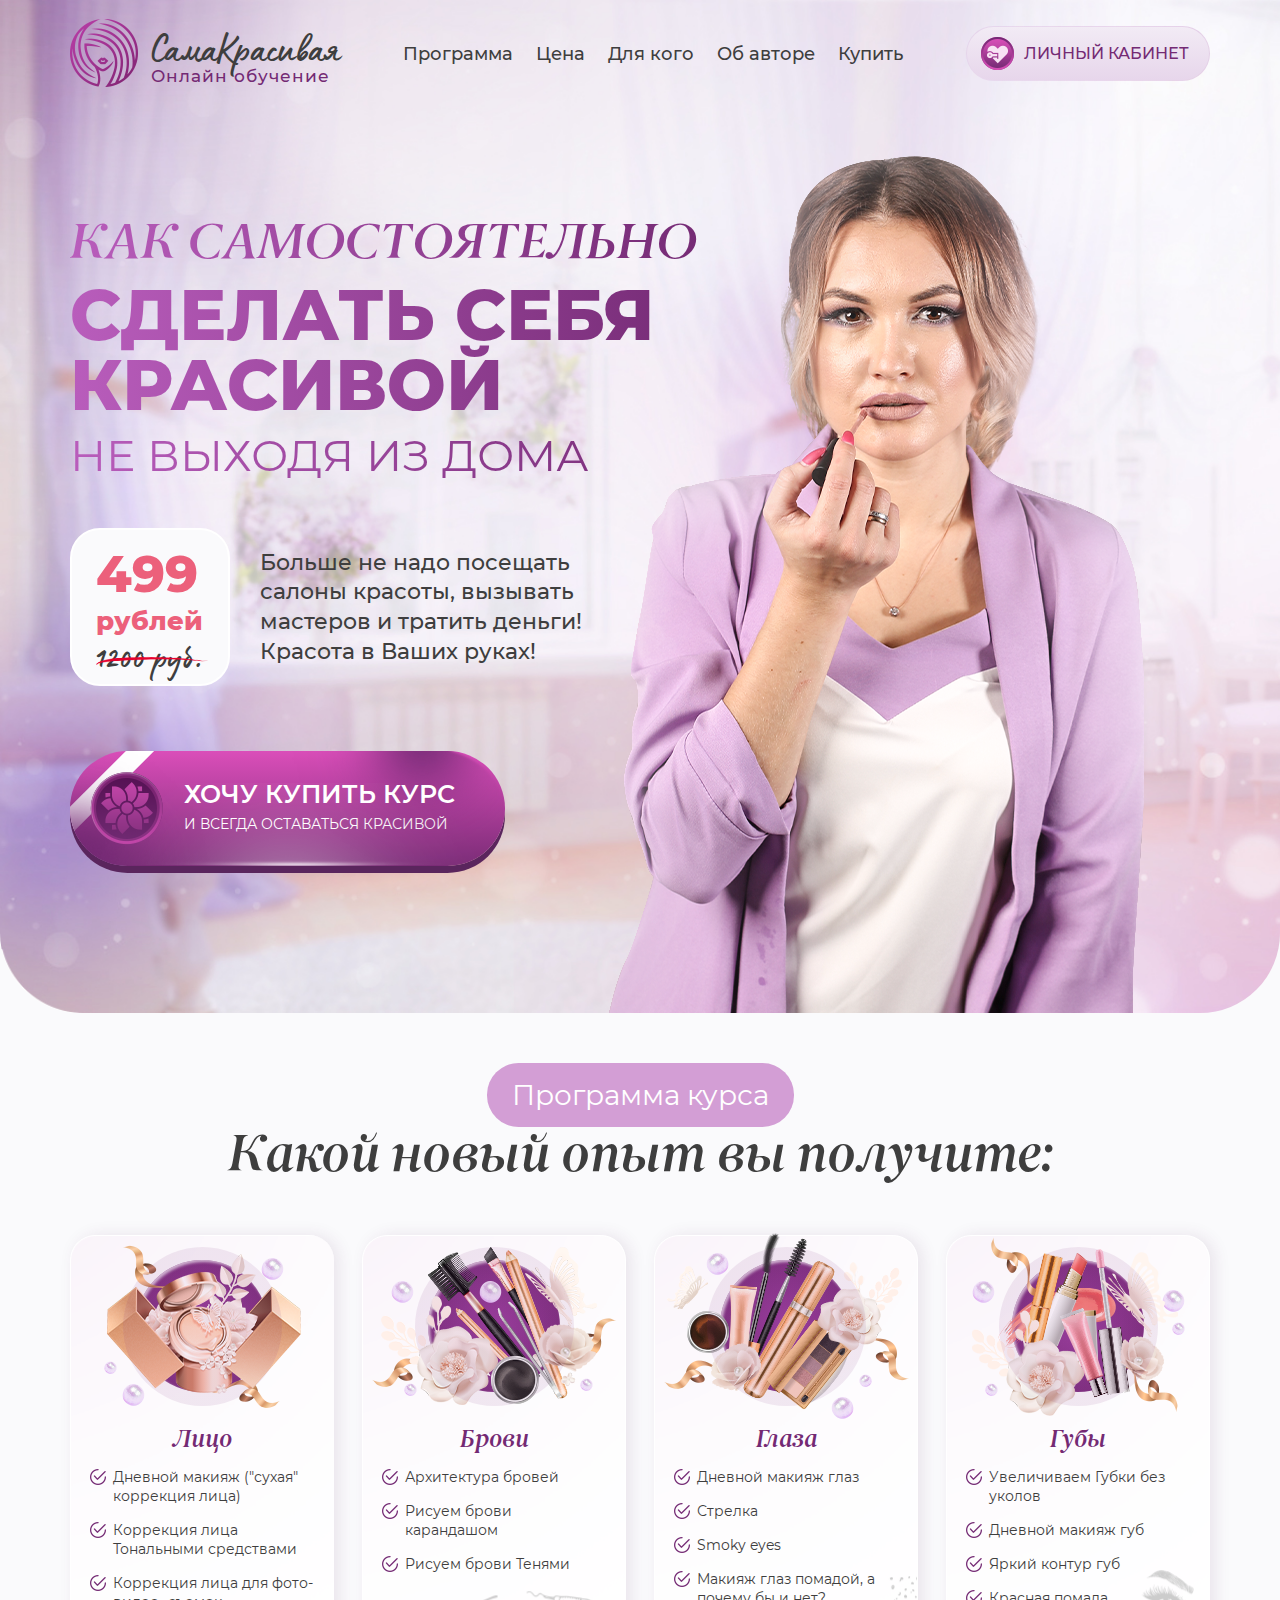
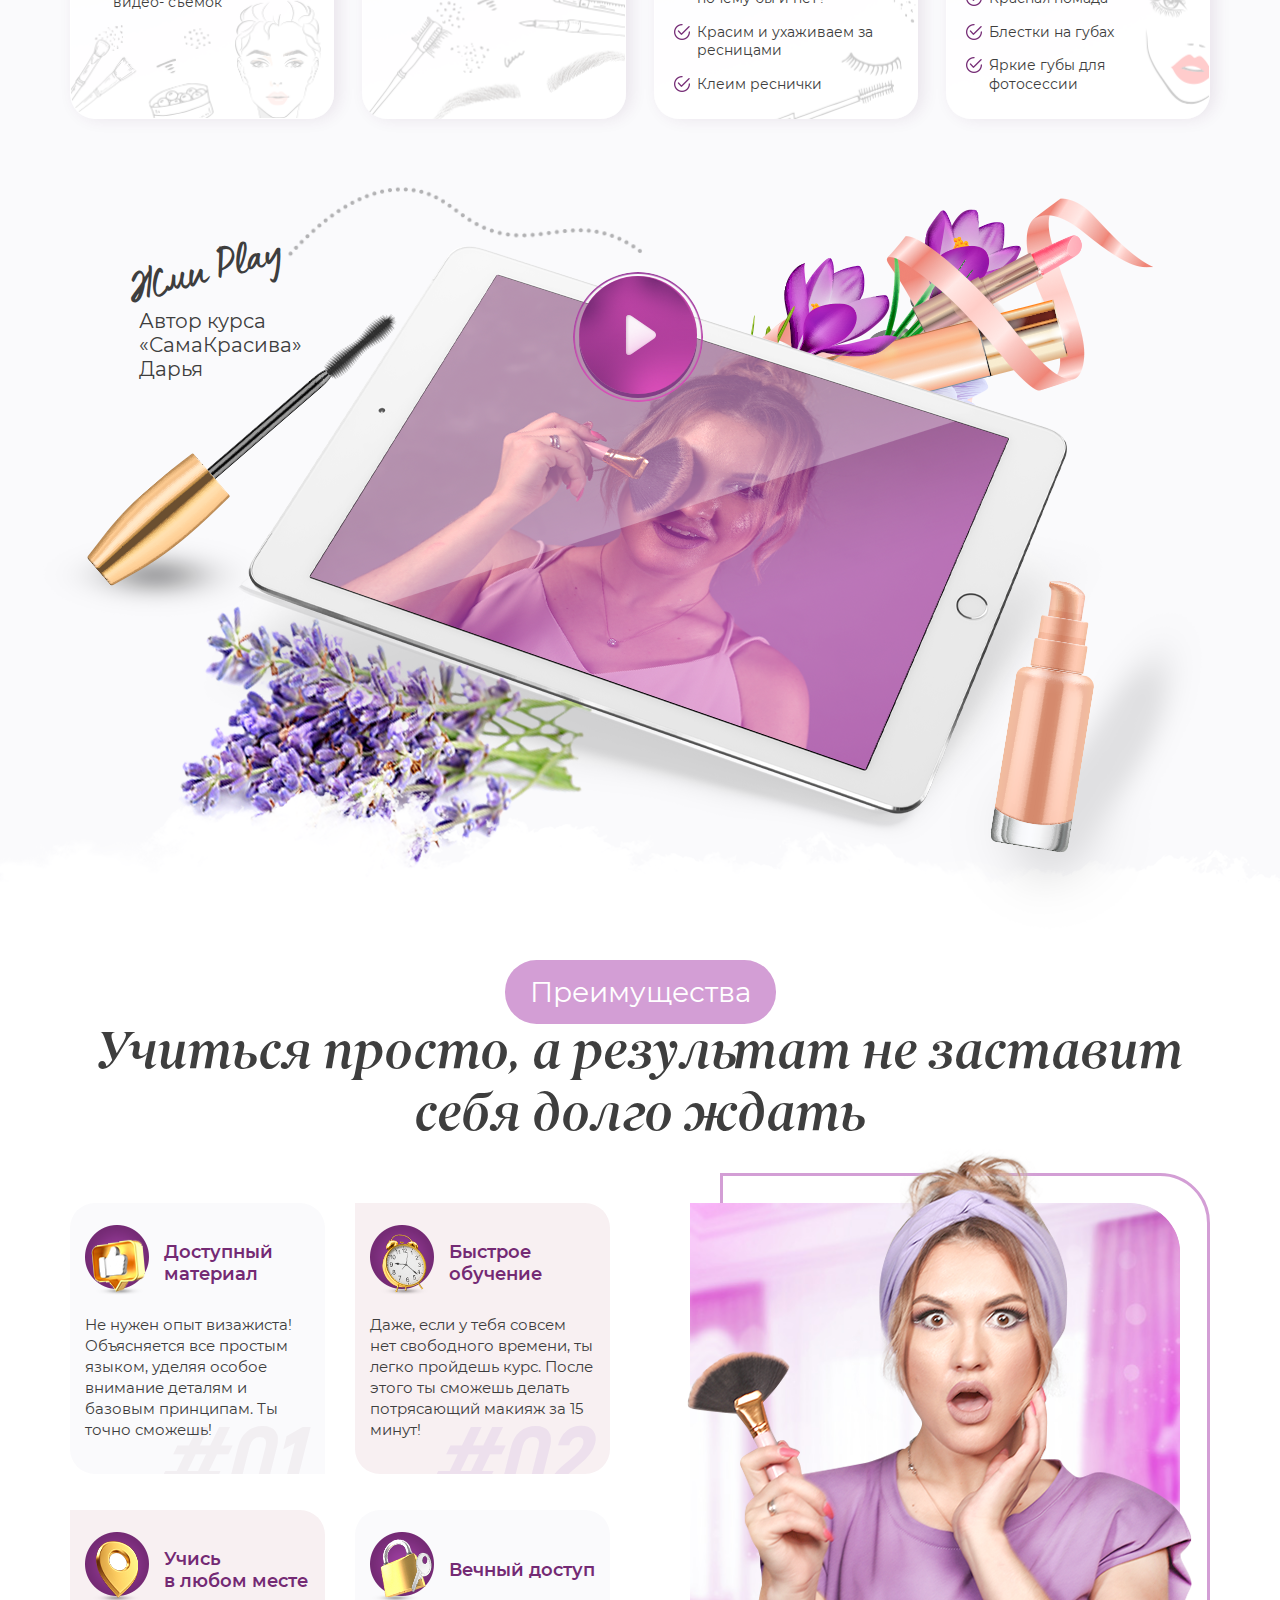
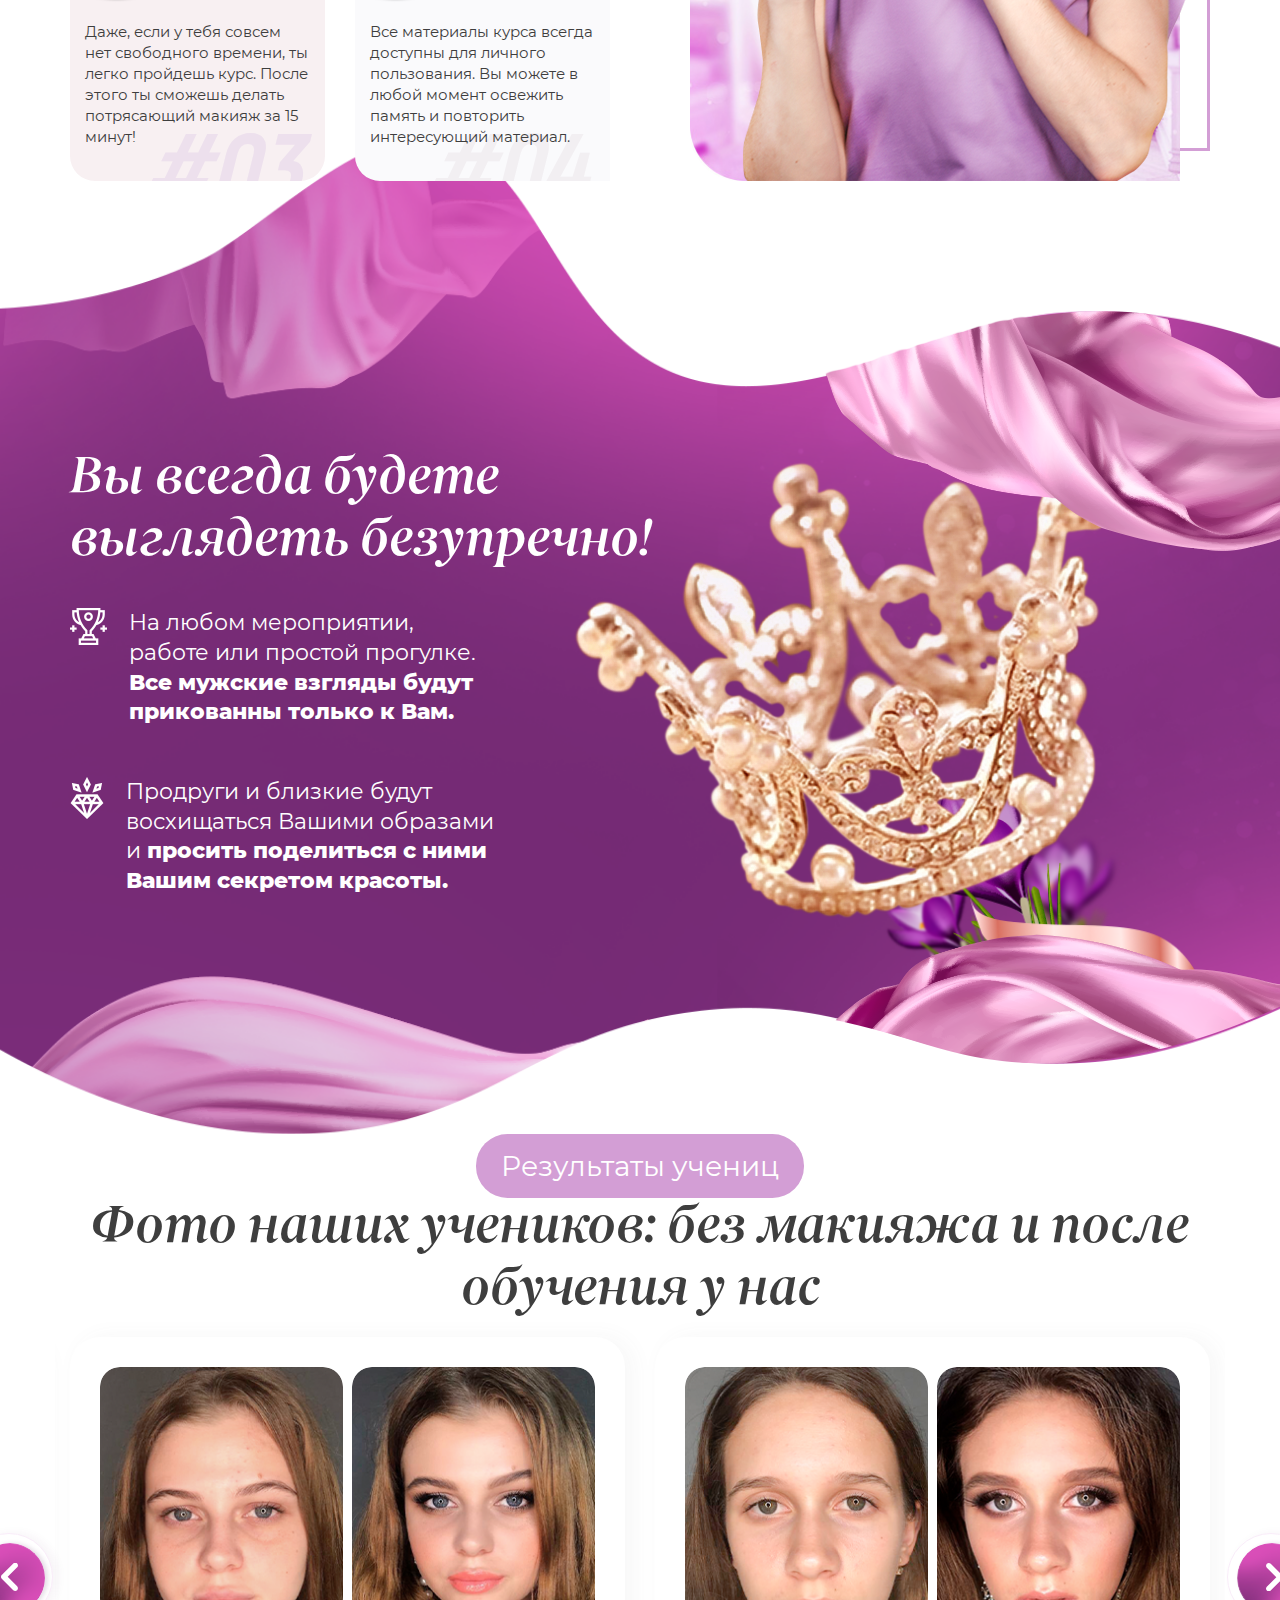
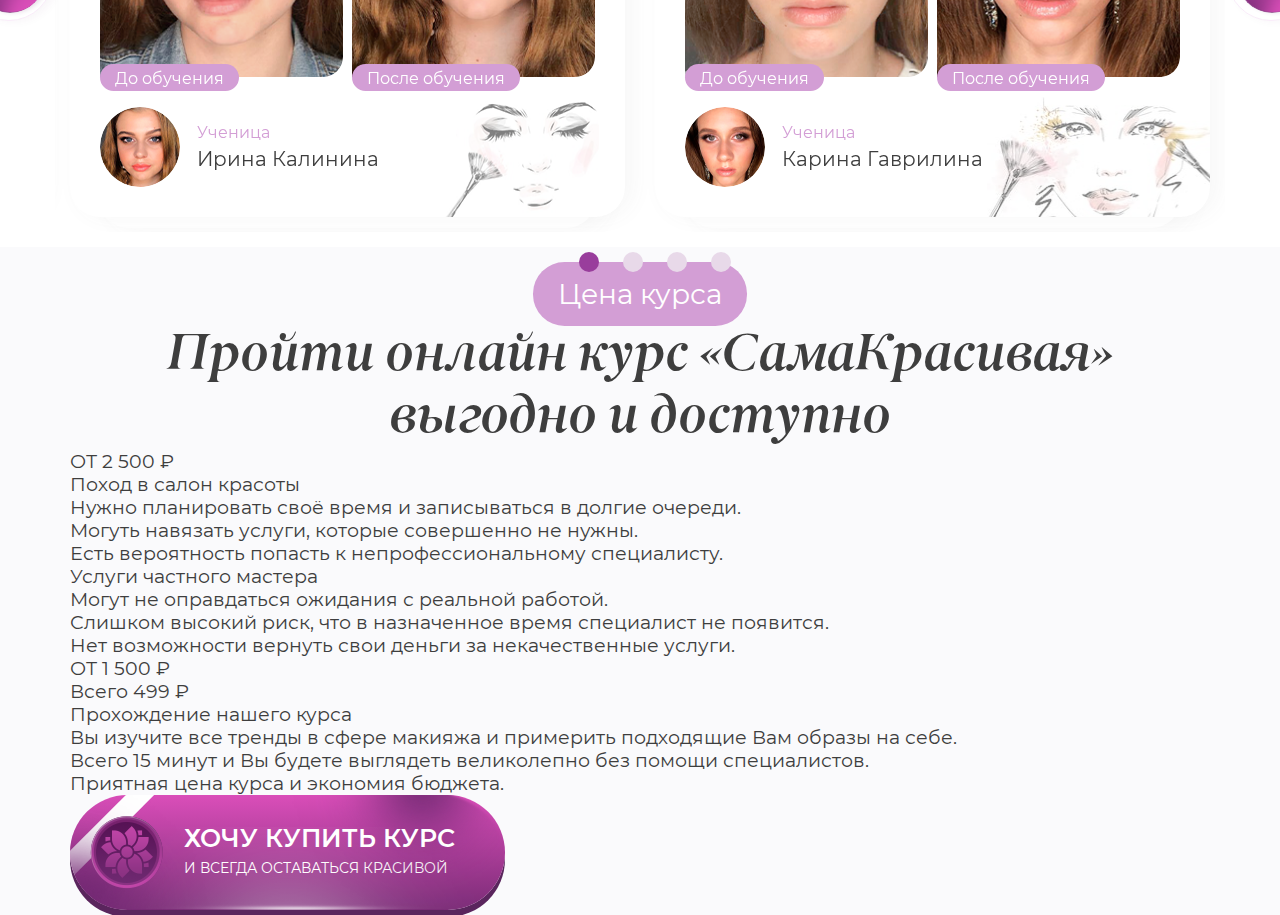
==== index.html @ 379773ed "2" ====
<!DOCTYPE html>
<html lang="ru">
<head>
    <meta charset="UTF-8">
	<title></title>
	<meta name="description" content="">
	<meta name="keywords" content="">
	<meta name="viewport" content="width=device-width, initial-scale=1">
    <!-- Fonts -->


    <!-- Favicon -->


	<!-- OG Tags -->
	<meta property="og:title" content="">
	<meta property="og:description" content=''>
	<meta property="og:type" content="article">
	<meta property="og:image" content="" >
	<meta property="og:site_name" content="">
    <!-- link CSS -->
    <link rel="stylesheet" href="css/main.css">
    <link rel="stylesheet" href="css/mobile.css">
</head>
<body>
    <div class="black-scr" data-blkscr></div>
    <div class="wrap">
        <header class="header">
            <div class="container">
                <div class="header__wrap">
                    <a href="#" class="header__logo">
                        <img src="img/logo.png" alt="Logo">
                        <span>
                            СамаКрасивая
                            <span class="logo__dop">Онлайн обучение</span>
                        </span>
                    </a>
                    <nav class="header__nav" data-id="header__nav">
                        <ul class="header__main-menu">
                            <li class="menu-item" >
                                <a href="#prog" >
                                    Программа                  
                                </a>
                            </li>
                            <li class="menu-item">
                                <a href="#price" >
                                    Цена
                                </a>
                            </li>
                            <li class="menu-item">
                                <a href="#foryou" >
                                    Для кого
                                </a>
                            </li>
                            <li class="menu-item">
                                <a href="#about">
                                    Об авторе
                                </a>
                            </li>
                            <li class="menu-item">
                                <a href="#buy">
                                    Купить
                                </a>
                            </li>
                        </ul>
                    </nav>
                    <a href="#" class="header__lk">
                        <span class="lk__help">
                            <img src="img/lk.png" alt="">    
                            <span>Личный кабинет</span>
                        </span>
                    </a>
                </div>
            </div>
        </header>
        <section class="main">
            <div class="container">
                <div class="main__wrap">
                    <h1 class="title">
                        <span class="title__top">
                            Как самостоятельно
                        </span>
                        сделать себя
                        красивой
                        <span class="title__bot">
                            не выходя из дома
                        </span>
                    </h1>
                    <div class="main__offer">
                        <div class="main__price">
                            <span class="main__price-new">
                                <span>499</span> рублей
                            </span>
                            <span class="main__price-old">
                                1200 руб.
                            </span>
                        </div>
                        <p>
                            Больше не надо посещать
                            салоны красоты, вызывать мастеров и тратить деньги!
                            Красота в Ваших руках!
                        </p>
                    </div>
                    <a href="#" class="btn">
                        <span class="btn__help">
                            <span class="btn__top">
                                хочу купить курс
                            </span>
                            и всегда оставаться красивой
                        </span>
                    </a>
                </div>
            </div>
        </section>
        <section class="prog" id="prog">
            <div class="container">
                <div class="center">
                    <div class="title__prev">
                        Программа курса
                    </div>
                </div>
                <h2 class="title-l">
                    Какой новый опыт вы получите:
                </h2>
                <div class="prog__wrap" data-prog>
                    <div class="prog__card-wrap">
                        <div class="prog__card">
                            <div class="prog__card-img">
                                <div class="prog__card-img-shad"></div>
                                <img src="img/what1.png" alt="">
                            </div>
                            <h3 class="prog__card-tit">
                                Лицо
                            </h3>
                            <ul class="prog__card-list">
                                <li>
                                    Дневной макияж ("сухая" коррекция лица)
                                </li>
                                <li>
                                    Коррекция лица Тональными средствами
                                </li>
                                <li>
                                    Коррекция лица для фото- видео- съемок
                                </li>
                            </ul>
                        </div>
                    </div>
                    <div class="prog__card-wrap">
                        <div class="prog__card">
                            <div class="prog__card-img">
                                <div class="prog__card-img-shad"></div>
                                <img src="img/what2.png" alt="">
                            </div>
                            <h3 class="prog__card-tit">
                                Брови
                            </h3>
                            <ul class="prog__card-list">
                                <li>
                                    Архитектура бровей
                                </li>
                                <li>
                                    Рисуем брови карандашом
                                </li>
                                <li>
                                    Рисуем брови Тенями 
                                </li>
                            </ul>
                        </div>
                    </div>
                    <div class="prog__card-wrap">
                        <div class="prog__card">
                            <div class="prog__card-img">
                                <div class="prog__card-img-shad"></div>
                                <img src="img/what3.png" alt="">
                            </div>
                            <h3 class="prog__card-tit">
                                Глаза
                            </h3>
                            <ul class="prog__card-list">
                                <li>
                                    Дневной макияж глаз
                                </li>
                                <li>
                                    Стрелка
                                </li>
                                <li>
                                    Smoky eyes 
                                </li>
                                <li>
                                    Макияж глаз помадой, а почему бы и нет?
                                </li>
                                <li>
                                    Красим и ухаживаем за ресницами 
                                </li>
                                <li>
                                    Клеим реснички
                                </li>
                            </ul>
                        </div>
                    </div>
                    <div class="prog__card-wrap">
                        <div class="prog__card">
                            <div class="prog__card-img">
                                <div class="prog__card-img-shad"></div>
                                <img src="img/what4.png" alt="">
                            </div>
                            <h3 class="prog__card-tit">
                                Губы
                            </h3>
                            <ul class="prog__card-list">
                                <li>
                                    Увеличиваем Губки без уколов
                                </li>
                                <li>
                                    Дневной макияж губ 
                                </li>
                                <li>
                                    Яркий контур губ
                                </li>
                                <li>
                                    Красная помада
                                </li>
                                <li>
                                    Блестки на губах
                                </li>
                                <li>
                                    Яркие губы для фотосессии
                                </li>
                            </ul>
                        </div>
                    </div>
                </div>
                <div class="prog__video">
                    <div class="prog__video-text">
                        <span class="prog__video-tit">
                            Жми Play
                        </span>
                        <p>
                            Автор курса <br> «СамаКрасива» <br> Дарья 
                        </p>
                    </div>
                    <div class="play__btn">
                        <a href="#" class="prog__play">
                            <svg xmlns="http://www.w3.org/2000/svg" width="40" height="40" viewBox="0 0 494.148 494.148" fill="#fff"><path d="M405.284 201.188L130.804 13.28C118.128 4.596 105.356 0 94.74 0 74.216 0 61.52 16.472 61.52 44.044v406.124c0 27.54 12.68 43.98 33.156 43.98 10.632 0 23.2-4.6 35.904-13.308l274.608-187.904c17.66-12.104 27.44-28.392 27.44-45.884.004-17.48-9.664-33.764-27.344-45.864z" filter="url(#inset-shadow)"/><filter id="inset-shadow"><feOffset dx="10" dy="1 0"></feOffset><feGaussianBlur stdDeviation="20" result="offset-blur"></feGaussianBlur><feComposite operator="out" in="SourceGraphic" in2="offset-blur" result="inverse"></feComposite><feFlood flood-color="#b691af" flood-opacity="0.65" result="color"></feFlood><feComposite operator="in" in="color" in2="inverse" result="shadow"></feComposite><feComposite operator="over" in="shadow" in2="SourceGraphic"></feComposite></filter></svg>
                        </a>
                    </div>
                </div>
            </div>
        </section>
        <section class="best">
            <div class="container">
                <div class="center">
                    <div class="title__prev">
                        Преимущества
                    </div>
                </div>
                <h2 class="title-l">
                    Учиться просто, а результат не заставит себя долго ждать
                </h2>
                <div class="best__wrap">
                    <div class="best__left">
                        <div class="best__card-wrap">
                            <div class="best__card">
                                <div class="best__card-top">
                                    <div class="best__card-img">
                                        <img src="img/best1.png" alt="">
                                    </div>
                                    <span class="best__card-tit">
                                        Доступный
                                        материал
                                    </span>
                                </div>
                                <p>
                                    Не нужен опыт визажиста! Объясняется все простым языком, уделяя особое внимание деталям
                                    и базовым принципам.
                                    Ты точно сможешь!
                                </p>
                            </div>
                        </div>
                        <div class="best__card-wrap">
                            <div class="best__card">
                                <div class="best__card-top">
                                    <div class="best__card-img">
                                        <img src="img/best2.png" alt="">
                                    </div>
                                    <span class="best__card-tit">
                                        Быстрое
                                        обучение
                                    </span>
                                </div>
                                <p>
                                    Даже, если у тебя совсем нет свободного времени, ты легко пройдешь курс. После этого ты сможешь делать потрясающий макияж за 15 минут!
                                </p>
                            </div>
                        </div>
                        <div class="best__card-wrap">
                            <div class="best__card">
                                <div class="best__card-top">
                                    <div class="best__card-img">
                                        <img src="img/best3.png" alt="">
                                    </div>
                                    <span class="best__card-tit">
                                        Учись <br>
                                        в любом месте
                                    </span>
                                </div>
                                <p>
                                    Даже, если у тебя совсем нет свободного времени, ты легко пройдешь курс. После этого ты сможешь делать потрясающий макияж за 15 минут!
                                </p>
                            </div>
                        </div>
                        <div class="best__card-wrap">
                            <div class="best__card">
                                <div class="best__card-top">
                                    <div class="best__card-img">
                                        <img src="img/best4.png" alt="">
                                    </div>
                                    <span class="best__card-tit">
                                        Вечный
                                        доступ
                                    </span>
                                </div>
                                <p>
                                    Все материалы курса всегда доступны для личного пользования. Вы можете
в любой момент освежить память и повторить интересующий материал.
                                </p>
                            </div>
                        </div>
                    </div>
                    <div class="best__right">
                        <div class="best__right-h"></div>
                        <div class="best__right-img"></div>
                    </div>
                </div>
            </div>
        </section>
        <section class="look">
            <div class="container">
                <div class="look__wrap">
                    <div class="look__left">
                        <h2 class="title-l look-tit">
                            Вы всегда будете выглядеть безупречно!
                        </h2>
                        <ul>
                            <li>
                                <div class="look__img">
                                    <img src="img/Cup.png" alt="">
                                </div>
                                <p>
                                    На любом мероприятии, работе или простой прогулке.
                                    <strong>
                                        Все мужские взгляды будут прикованны только к Вам.
                                    </strong>
                                </p>
                            </li>
                            <li>
                                <div class="look__img">
                                    <img src="img/Diamond.png" alt="">
                                </div>
                                <p>
                                    Продруги и близкие будут восхищаться Вашими образами и 
                                    <strong>
                                        просить поделиться с ними Вашим секретом красоты. 
                                    </strong>
                                </p>
                            </li>
                        </ul>
                    </div>
                    <div class="look__right">
                    </div>
                </div>
            </div>
        </section>
        <section class="result">
            <div class="container">
                <div class="center">
                    <div class="title__prev">
                        Результаты учениц
                    </div>
                </div>
                <h2 class="title-l">
                    Фото наших учеников: без макияжа и после обучения у нас
                </h2>
                <div class="result__help">
                    <div class="result__wrap" data-result>
                        <div class="result__card-wrap">
                            <div class="result__card">
                                <div class="result__foto">
                                    <div class="result__foto-l">
                                        <img src="img/rev1-do.png" alt="">
                                    </div>
                                    <div class="result__foto-r">
                                        <img src="img/rev1-po.png" alt="">
                                    </div>
                                </div>
                                <div class="result__bot">
                                    <div class="result__bot-foto">
                                        <img src="img/rev1-ava.png" alt="">
                                    </div>
                                    <div class="result__name">
                                        <span>
                                            Ученица
                                        </span>
                                        Ирина Калинина
                                    </div>
                                </div>
                            </div>
                        </div>
                        <div class="result__card-wrap">
                            <div class="result__card">
                                <div class="result__foto">
                                    <div class="result__foto-l">
                                        <img src="img/rev2-do.png" alt="">
                                    </div>
                                    <div class="result__foto-r">
                                        <img src="img/rev2-po.png" alt="">
                                    </div>
                                </div>
                                <div class="result__bot">
                                    <div class="result__bot-foto">
                                        <img src="img/rev2-ava.png" alt="">
                                    </div>
                                    <div class="result__name">
                                        <span>
                                            Ученица
                                        </span>
                                        Карина Гаврилина
                                    </div>
                                </div>
                            </div>
                        </div>
                        <div class="result__card-wrap">
                            <div class="result__card">
                                <div class="result__foto">
                                    <div class="result__foto-l">
                                        <img src="img/rev1-do.png" alt="">
                                    </div>
                                    <div class="result__foto-r">
                                        <img src="img/rev1-po.png" alt="">
                                    </div>
                                </div>
                                <div class="result__bot">
                                    <div class="result__bot-foto">
                                        <img src="img/rev1-ava.png" alt="">
                                    </div>
                                    <div class="result__name">
                                        <span>
                                            Ученица
                                        </span>
                                        Ирина Калинина
                                    </div>
                                </div>
                            </div>
                        </div>
                        <div class="result__card-wrap">
                            <div class="result__card">
                                <div class="result__foto">
                                    <div class="result__foto-l">
                                        <img src="img/rev2-do.png" alt="">
                                    </div>
                                    <div class="result__foto-r">
                                        <img src="img/rev2-po.png" alt="">
                                    </div>
                                </div>
                                <div class="result__bot">
                                    <div class="result__bot-foto">
                                        <img src="img/rev2-ava.png" alt="">
                                    </div>
                                    <div class="result__name">
                                        <span>
                                            Ученица
                                        </span>
                                        Карина Гаврилина
                                    </div>
                                </div>
                            </div>
                        </div>
                    </div>
                </div>
            </div>
        </section>
        <section class="price">
            <div class="container">
                <div class="center">
                    <div class="title__prev">
                        Цена курса
                    </div>
                </div>
                <h2 class="title-l">
                    Пройти онлайн курс «СамаКрасивая» выгодно и доступно
                </h2>
                <div class="price__wrap">
                    <div class="price__card">
                        <div class="price__img">
                            <span class="price__lab">
                                ОТ 2 500 ₽
                            </span>
                        </div>
                        <div class="price__list">
                            <div class="price__title">
                                Поход в салон красоты
                            </div>
                            <ul>
                                <li>
                                    Нужно планировать своё время и записываться
                                    в долгие очереди. 
                                </li>
                                <li>
                                    Могуть навязать услуги, которые совершенно
                                    не нужны.
                                </li>
                                <li>
                                    Есть вероятность попасть к непрофессиональному специалисту.
                                </li>
                            </ul>
                        </div>
                    </div>
                    <div class="price__card">
                        <div class="price__list">
                            <div class="price__title">
                                Услуги частного мастера
                            </div>
                            <ul>
                                <li>
                                    Могут не оправдаться ожидания с реальной работой.
                                </li>
                                <li>
                                    Слишком высокий риск, что в назначенное время специалист не появится.
                                </li>
                                <li>
                                    Нет возможности вернуть свои деньги за некачественные услуги.
                                </li>
                            </ul>
                        </div>
                        <div class="price__img">
                            <span class="price__lab">
                                ОТ 1 500 ₽
                            </span>
                        </div>
                    </div>
                    <div class="price__card">
                        <div class="price__img">
                            <span class="price__lab">
                                Всего 499 ₽
                            </span>
                        </div>
                        <div class="price__list">
                            <div class="price__title">
                                Прохождение нашего курса
                            </div>
                            <ul>
                                <li>
                                    Вы изучите все тренды в сфере макияжа и примерить подходящие  Вам образы на себе.
                                </li>
                                <li>
                                    Всего 15 минут и Вы будете выглядеть великолепно без помощи специалистов.
                                </li>
                                <li>
                                    Приятная цена курса и экономия бюджета.
                                </li>
                            </ul>
                            <a href="#" class="btn">
                                <span class="btn__help">
                                    <span class="btn__top">
                                        хочу купить курс
                                    </span>
                                    и всегда оставаться красивой
                                </span>
                            </a>
                        </div>
                    </div>
                </div>
            </div>
        </section>
        <footer class="footer" id="footer">
            
        </footer>
    </div>

    <link rel="stylesheet" href="js/fancybox/jquery.fancybox.min.css">
    <link rel="stylesheet" href="js/slick/slick.css">
    <link rel="stylesheet" href="js/slick/slick-theme.css">
    <script src="https://code.jquery.com/jquery-3.4.1.min.js"></script>
    <script src="js/fancybox/jquery.fancybox.min.js"></script>
    <script src="js/slick/slick.js"></script>
    <script src="js/main.js"></script>
</body>
</html>
---- css/main.css ----
/*---------- FONTS -------------*/
@font-face {
	font-family: 'Akrobat-ExtraBold';
	src: url('../fonts/akrobat-extrabold.eot'); /* IE 9 Compatibility Mode */
	src: url('../fonts/akrobat-extrabold.eot?#iefix') format('embedded-opentype'), /* IE < 9 */
		url('../fonts/akrobat-extrabold.woff2') format('woff2'), /* Super Modern Browsers */
		url('../fonts/akrobat-extrabold.woff') format('woff'), /* Firefox >= 3.6, any other modern browser */
		url('../fonts/akrobat-extrabold.ttf') format('truetype'), /* Safari, Android, iOS */
		url('../fonts/akrobat-extrabold.svg#akrobat-extrabold') format('svg'); /* Chrome < 4, Legacy iOS */
}
@font-face {
    font-family: 'Lumios Marker';
    src: url('../fonts/Lumios-Marker.eot');
    src: url('../fonts/Lumios-Marker.eot?#iefix') format('embedded-opentype'),
        url('../fonts/Lumios-Marker.woff2') format('woff2'),
        url('../fonts/Lumios-Marker.woff') format('woff'),
        url('../fonts/Lumios-Marker.ttf') format('truetype'),
        url('../fonts/Lumios-Marker.svg#Lumios-Marker') format('svg');
    font-weight: normal;
    font-style: italic;
    font-display: swap;
}

@font-face {
    font-family: 'Montserrat';
    src: url('../fonts/Montserrat-Medium.eot');
    src: url('../fonts/Montserrat-Medium.eot?#iefix') format('embedded-opentype'),
        url('../fonts/Montserrat-Medium.woff2') format('woff2'),
        url('../fonts/Montserrat-Medium.woff') format('woff'),
        url('../fonts/Montserrat-Medium.ttf') format('truetype'),
        url('../fonts/Montserrat-Medium.svg#Montserrat-Medium') format('svg');
    font-weight: 500;
    font-style: normal;
    font-display: swap;
}

@font-face {
    font-family: 'Montserrat';
    src: url('../fonts/Montserrat-Regular.eot');
    src: url('../fonts/Montserrat-Regular.eot?#iefix') format('embedded-opentype'),
        url('../fonts/Montserrat-Regular.woff2') format('woff2'),
        url('../fonts/Montserrat-Regular.woff') format('woff'),
        url('../fonts/Montserrat-Regular.ttf') format('truetype'),
        url('../fonts/Montserrat-Regular.svg#Montserrat-Regular') format('svg');
    font-weight: normal;
    font-style: normal;
    font-display: swap;
}

@font-face {
    font-family: 'Montserrat';
    src: url('../fonts/Montserrat-SemiBold.eot');
    src: url('../fonts/Montserrat-SemiBold.eot?#iefix') format('embedded-opentype'),
        url('../fonts/Montserrat-SemiBold.woff2') format('woff2'),
        url('../fonts/Montserrat-SemiBold.woff') format('woff'),
        url('../fonts/Montserrat-SemiBold.ttf') format('truetype'),
        url('../fonts/Montserrat-SemiBold.svg#Montserrat-SemiBold') format('svg');
    font-weight: 600;
    font-style: normal;
    font-display: swap;
}

@font-face {
    font-family: 'Montserrat';
    src: url('../fonts/Montserrat-ExtraBold.eot');
    src: url('../fonts/Montserrat-ExtraBold.eot?#iefix') format('embedded-opentype'),
        url('../fonts/Montserrat-ExtraBold.woff2') format('woff2'),
        url('../fonts/Montserrat-ExtraBold.woff') format('woff'),
        url('../fonts/Montserrat-ExtraBold.ttf') format('truetype'),
        url('../fonts/Montserrat-ExtraBold.svg#Montserrat-ExtraBold') format('svg');
    font-weight: 800;
    font-style: normal;
    font-display: swap;
}

@font-face {
    font-family: 'Berlingske Serif SemBd';
    src: url('../fonts/BerlingskeSerif-SemBdIta.eot');
    src: url('../fonts/BerlingskeSerif-SemBdIta.eot?#iefix') format('embedded-opentype'),
        url('../fonts/BerlingskeSerif-SemBdIta.woff2') format('woff2'),
        url('../fonts/BerlingskeSerif-SemBdIta.woff') format('woff'),
        url('../fonts/BerlingskeSerif-SemBdIta.ttf') format('truetype'),
        url('../fonts/BerlingskeSerif-SemBdIta.svg#BerlingskeSerif-SemBdIta') format('svg');
    font-weight: normal;
    font-style: italic;
    font-display: swap;
}

/*--------Specification--------*/

body {
	margin: 0;
	padding: 0;
    font-family: 'Montserrat', sans-serif;
	font-size: 19px;
    font-weight: 400;
    color: #3e3e3e;
    background: #fafafc;
}
.black-scr {
    position: absolute;
    content: '';
    pointer-events: none;
    display: block;
    width: 100%;
    height: 100vh;
    left: 0;
    -webkit-transition: opacity 0.3s ease;
    -o-transition: opacity 0.3s ease;
    -moz-transition: opacity 0.3s ease;
    transition: opacity 0.3s ease;
    opacity: 0;
    z-index: 7;
    background: rgba(0,0,0,0.7);
}

body.open .black-scr {
    opacity: 1;
}

body.open {
    overflow-y: hidden;
}
.wrap {
    max-width: 1920px;
    margin: 0 auto;
    overflow: hidden;
}

.container {
	width: 1140px;
	margin: 0 auto;
}

li {
	display: block;
}

h1, h2, h3, h4, h5 {
	margin: 0;
    padding: 0;

}

div, p, ul, li, span, button, input, a, form,textarea {
	-webkit-box-sizing: border-box;
	        -moz-box-sizing: border-box;
	     box-sizing: border-box;
	margin: 0;
	padding: 0;
}

a {
    color: #3e3e3e;
    text-decoration: none;
    -webkit-transition: all 0.3s ease;
    -o-transition: all 0.3s ease;
    -moz-transition: all 0.3s ease;
    transition: all 0.3s ease;
}

a:hover {
    text-decoration: underline;
}

.title {
    font-weight: 800;
    font-size: 70px;
    line-height: 70px;
    text-transform: uppercase;
    background: -webkit-gradient(linear, left top, right top, from(#b95dbc), to(#742a74));
    background: -webkit-linear-gradient(left, #b95dbc 0%, #742a74 100%);
    background: -moz-linear-gradient(left, #b95dbc 0%, #742a74 100%);
    background: -o-linear-gradient(left, #b95dbc 0%, #742a74 100%);
    background: linear-gradient(90deg, #b95dbc 0%, #742a74 100%);
    -webkit-background-clip: text;
            background-clip: text;
  -webkit-text-fill-color: transparent;
    color: #742a74;
}
.title-l {
    font-weight: 600;
    font-size: 52px;
    font-family: 'Berlingske Serif SemBd', sans-serif;
    font-style: italic;
    text-align: center;
}
.title-m {
    font-weight: 700;
    font-size: 24px;
    line-height: 30px;
}

.title-s {
    font-weight: 700;
    font-size: 20px;
    line-height: 30px;
}

textarea:active,
textarea:focus {
    outline: none;
}

input[type=text], input[type=submit], textarea{
	-webkit-appearance: none;
} 

input {
  border: 0;
  outline: none;
}

.menu_btn {
    display: none;
}

.btn {
    
    -webkit-border-radius: 58px;
       -moz-border-radius: 58px;
            border-radius: 58px;
    font-weight: 400;
    font-size: 14px;
    color: #fff;
    overflow: hidden;
    z-index: 1;
    display: inline-block;
    position: relative;
    line-height: 20px;
    background: rgba(218,78,185,1);
background: -moz-linear-gradient(top, rgba(218,78,185,1) 0%, rgba(124,45,120,1) 100%);
background: -webkit-gradient(left top, left bottom, color-stop(0%, rgba(218,78,185,1)), color-stop(100%, rgba(124,45,120,1)));
background: -webkit-linear-gradient(top, rgba(218,78,185,1) 0%, rgba(124,45,120,1) 100%);
background: -o-linear-gradient(top, rgba(218,78,185,1) 0%, rgba(124,45,120,1) 100%);
background: -webkit-gradient(linear, left top, left bottom, from(rgba(218,78,185,1)), to(rgba(124,45,120,1)));
background: linear-gradient(to bottom, rgba(218,78,185,1) 0%, rgba(124,45,120,1) 100%);
filter: progid:DXImageTransform.Microsoft.gradient( startColorstr='#da4eb9', endColorstr='#7c2d78', GradientType=0 );
    text-transform: uppercase;
    -webkit-box-shadow: 0 7px 0 #5a255d;
       -moz-box-shadow: 0 7px 0 #5a255d;
            box-shadow: 0 7px 0 #5a255d;
}

.btn:hover {
    text-decoration: none;
    -webkit-transform: translateY(7px);
       -moz-transform: translateY(7px);
        -ms-transform: translateY(7px);
         -o-transform: translateY(7px);
            transform: translateY(7px);
    -webkit-box-shadow: none;
       -moz-box-shadow: none;
            box-shadow: none;
}
.btn::before {
    content: '';
    display: block;
    position: absolute;
    width: 73px;
    height: 73px;
    top: 0;
    bottom: 0;
    left: 20px;
    z-index: 2;
    margin: auto 0;
    background: url('../img/btn__icon.png') no-repeat 0 0 / cover;
}
.btn:after {
    content: "";
    margin-left: 60px;
    width: 20px;
    height: 300px;
    background: #fff;
    -webkit-animation-delay: .05s;
    -moz-animation-delay: .05s;
      -o-animation-delay: .05s;
         animation-delay: .05s;
    position: absolute;
    left: -40px;
    top: -110px;
    -webkit-animation-timing-function: ease-in-out;
    -moz-animation-timing-function: ease-in-out;
      -o-animation-timing-function: ease-in-out;
         animation-timing-function: ease-in-out;
    -webkit-transition: all .1s;
    -o-transition: all .1s;
    -moz-transition: all .1s;
    transition: all .1s;
    -webkit-animation-name: slideme;
    -moz-animation-name: slideme;
      -o-animation-name: slideme;
         animation-name: slideme;
    -webkit-animation-duration: 3s;
    -moz-animation-duration: 3s;
      -o-animation-duration: 3s;
         animation-duration: 3s;
    -webkit-animation-iteration-count: infinite;
    -moz-animation-iteration-count: infinite;
      -o-animation-iteration-count: infinite;
         animation-iteration-count: infinite;
    -webkit-transform: rotate(45deg);
    -ms-transform: rotate(45deg);
    -moz-transform: rotate(45deg);
      -o-transform: rotate(45deg);
         transform: rotate(45deg);
    z-index: 0;
}
.btn__help {
    display: block;
    position: relative;
    padding: 33px 50px 32px 114px;
    -webkit-border-radius: 58px;
       -moz-border-radius: 58px;
            border-radius: 58px;
}
.btn__help::before,
.btn__help::after {
    display: block;
    content: '';
    position: absolute;
}
.btn__help::after {
    right: 0;
    bottom: -3px;
    left: 0;
    z-index: 1;
    margin: 0 auto;
    width: 443px;
    height: 86px;
    background: url('../img/blik.png') no-repeat 0 0 / cover;
}
.btn__help::before {
    right: 0px;
    top: 0px;
    z-index: 1;
    width: 105%;
    height: 105%;
    background: url('../img/shad.png') no-repeat 0 0 / cover;
}
.btn__top {
    display: block;
    position: relative;
    z-index: 2;
    font-weight: 600;
    font-size: 25px;
    margin-bottom: 10px;
}

@-webkit-keyframes slideme { 0% { left: -30px; margin-left: 0px; }
  30% { left: 110%; margin-left: 80px; }
  100% { left: 110%; margin-left: 80px; } }

@-moz-keyframes slideme { 0% { left: -30px; margin-left: 0px; }
  30% { left: 110%; margin-left: 80px; }
  100% { left: 110%; margin-left: 80px; } }

@-o-keyframes slideme { 0% { left: -30px; margin-left: 0px; }
  30% { left: 110%; margin-left: 80px; }
  100% { left: 110%; margin-left: 80px; } }

@keyframes slideme { 0% { left: -30px; margin-left: 0px; }
  30% { left: 110%; margin-left: 80px; }
  100% { left: 110%; margin-left: 80px; } }

/* ----SLICK--- */

/* -----------------------------Header---------------------------- */

.header{
    padding: 19px 0;
}
.header__wrap {
    display: -webkit-box;
    display: -webkit-flex;
    display: -moz-box;
    display: -ms-flexbox;
    display: flex;
    -webkit-box-align: center;
    -webkit-align-items: center;
       -moz-box-align: center;
        -ms-flex-align: center;
            align-items: center;
    -webkit-box-pack: justify;
    -webkit-justify-content: space-between;
       -moz-box-pack: justify;
        -ms-flex-pack: justify;
            justify-content: space-between;
}
.header__logo {
    display: -webkit-box;
    display: -webkit-flex;
    display: -moz-box;
    display: -ms-flexbox;
    display: flex;
    -webkit-box-align: center;
    -webkit-align-items: center;
       -moz-box-align: center;
        -ms-flex-align: center;
            align-items: center;
}
.header__logo:hover {
    text-decoration: none;
}
.header__logo img {
    display: block;
    margin-right: 13px;
}
.header__logo span {
    display: block;
}
.header__logo > span {
    font-family: 'Lumios Marker';
    font-size: 41px;
}
.logo__dop {
    font-family: 'Montserrat' !important;
    color: #742a74;
    font-size: 17px;
    font-weight: 500;
    letter-spacing: 0.06em;
    margin-top: -12px;
}
.header__nav > ul {
    display: -webkit-box;
    display: -webkit-flex;
    display: -moz-box;
    display: -ms-flexbox;
    display: flex;
    -webkit-box-align: center;
    -webkit-align-items: center;
       -moz-box-align: center;
        -ms-flex-align: center;
            align-items: center;
}
.header__nav > ul > li:not(:last-child) {
    margin-right: 23px;
}
.menu-item > a {
    font-size: 18px;
    font-weight: 500;
    position: relative;
}
.menu-item > a:after {
    content: '';
    display: block;
    position: absolute;
    width: 6px;
    height: 6px;
    background: transparent;
    -webkit-transition: all 0.3s ease;
    -o-transition: all 0.3s ease;
    -moz-transition: all 0.3s ease;
    transition: all 0.3s ease;
    -webkit-border-radius: 50%;
       -moz-border-radius: 50%;
            border-radius: 50%;
    right: 0;
    bottom: -12px;
    left: 0;
    margin: 0 auto;
}
.menu-item > a:hover {
    color: #742a74;
    text-decoration: none;
}
.menu-item > a:hover:after {
    background: #702a72;
}

.header__lk {
    padding: 1px;
    -webkit-border-radius: 28.5px;
       -moz-border-radius: 28.5px;
            border-radius: 28.5px;
    font-size: 16px;
    font-weight: 500;
    color: #742a74;
    position: relative;
    text-transform: uppercase;
    background: rgba(211,158,213,0.22);
    background: -moz-linear-gradient(left, rgba(211,158,213,0.22) 0%, rgba(153,61,156,0.22) 100%);
    background: -webkit-gradient(left top, right top, color-stop(0%, rgba(211,158,213,0.22)), color-stop(100%, rgba(153,61,156,0.22)));
    background: -webkit-linear-gradient(left, rgba(211,158,213,10.22) 0%, rgba(153,61,156,0.22) 100%);
    background: -o-linear-gradient(left, rgba(211,158,213,0.22) 0%, rgba(153,61,156,0.22) 100%);
    background: -webkit-gradient(linear, left top, right top, from(rgba(211,158,213,0.22)), to(rgba(153,61,156,0.22)));
    background: -webkit-linear-gradient(left, rgba(211,158,213,0.22) 0%, rgba(153,61,156,0.22) 100%);
    background: linear-gradient(to right, rgba(211,158,213,0.22) 0%, rgba(153,61,156,0.22) 100%);
}
.header__lk:hover {
    text-decoration: none;
}
.lk__help {
    display: -webkit-box;
    display: -webkit-flex;
    display: -moz-box;
    display: -ms-flexbox;
    display: flex;
    -webkit-box-align: center;
    -webkit-align-items: center;
       -moz-box-align: center;
        -ms-flex-align: center;
            align-items: center;
    padding: 10px 20px 10px 14px;
    -webkit-border-radius: 28.5px;
       -moz-border-radius: 28.5px;
            border-radius: 28.5px;
            background: rgba(242,235,245,1);
            background: -moz-linear-gradient(top, rgba(242,235,245,1) 0%, rgba(231,214,235,1) 100%);
            background: -webkit-gradient(left top, left bottom, color-stop(0%, rgba(242,235,245,1)), color-stop(100%, rgba(231,214,235,1)));
            background: -webkit-linear-gradient(top, rgba(242,235,245,1) 0%, rgba(231,214,235,1) 100%);
            background: -o-linear-gradient(top, rgba(242,235,245,1) 0%, rgba(231,214,235,1) 100%);
            background: -webkit-gradient(linear, left top, left bottom, from(rgba(242,235,245,1)), to(rgba(231,214,235,1)));
            background: linear-gradient(to bottom, rgba(242,235,245,1) 0%, rgba(231,214,235,1) 100%);
            filter: progid:DXImageTransform.Microsoft.gradient( startColorstr='#f2ebf5', endColorstr='#e7d6eb', GradientType=0 );
}
.header__lk img {
    display: block;
    margin-right: 10px;
}

/* ---main--- */

.main {
    padding: 210px 0 0;
    margin-top: -106px;
    background: url('../img/main-bg.jpg') no-repeat 0 0 / cover;
    -webkit-border-radius: 0 0 80px 80px;
       -moz-border-radius: 0 0 80px 80px;
            border-radius: 0 0 80px 80px;
    overflow: hidden;
}
.main .container {
    position: relative;
    padding-bottom: 142px;
}
.main .container:after {
    content: '';
    display: block;
    position: absolute;
    width: 536px;
    height: 857px;
    bottom: 0;
    right: 65px;
    background: url('../img/main-w.png') no-repeat 0 0 / cover;
}
.main__wrap {
    width: 56%;
    min-width: 639px;
}
.main .title {
    margin-bottom: 38px;
}
.title__top {
    display: block;
    font-size: 50px;
    font-style: italic;
    font-family: 'Berlingske Serif SemBd';
}

.title__bot {
    display: block;
    font-size: 44px;
    font-weight: 400;
}
.main__offer {
    display: -webkit-box;
    display: -webkit-flex;
    display: -moz-box;
    display: -ms-flexbox;
    display: flex;
    margin-bottom: 65px;
    -webkit-box-align: center;
    -webkit-align-items: center;
       -moz-box-align: center;
        -ms-flex-align: center;
            align-items: center;
}
.main__price {
    -webkit-border-radius: 30px;
       -moz-border-radius: 30px;
            border-radius: 30px;
    background: #fafafc;
    border: 2px solid #fff;
    padding: 13px 24px 6px;
    min-width: 160px;
    margin-right: 30px;
}
.main__price span {
    display: block;
}
.main__price-new {
    font-size: 26px;
    color: #ec607b;
    font-weight: 800;
}
.main__price-new span {
    font-size: 51px;
}
.main__price-old {
    font-size: 36px;
    font-family: 'Lumios Marker';
    position: relative;
    line-height: 41px;
}
.main__price-old:after {
    content: '';
    display: block;
    position: absolute;
    left: 0;
    top: 19px;
    width: 112px;
    height: 9px;
    background: url('../img/line.png') no-repeat 0 0 / cover;
}

.main__offer p {
    width: 60%;
    font-size: 22px;
    font-weight: 500;
    line-height: 1.35em;
}

/* ---prog--- */

.prog {
    padding: 50px 0;
}
.center {
    text-align: center;
}
.title__prev {
    display: inline-block;
    text-align: center;
    font-size: 28px;
    color: #fff;
    padding: 15px 25px;
    background: #d39ed5;
    -webkit-border-radius: 31.5px;
       -moz-border-radius: 31.5px;
            border-radius: 31.5px;
    
}
.prog .title-l {
    margin-bottom: 46px;
}

.prog__wrap {
    display: -webkit-box;
    display: -webkit-flex;
    display: -moz-box;
    display: -ms-flexbox;
    display: flex;
    margin: 0 -14px 115px;
}
.prog__card-wrap {
    width: 25%;
    padding: 0 14px;
}
.prog__card {
    padding: 25px 20px;
    height: 100%;
    -webkit-border-radius: 25px;
       -moz-border-radius: 25px;
            border-radius: 25px;
    -webkit-box-shadow: 5px 0 16px rgba(90,37,93,0.1);
       -moz-box-shadow: 5px 0 16px rgba(90,37,93,0.1);
            box-shadow: 5px 0 16px rgba(90,37,93,0.1);
}
.prog__card-img {
    -webkit-border-radius: 50%;
       -moz-border-radius: 50%;
            border-radius: 50%;
    width: 132px;
    height: 132px;
    display: -webkit-box;
    display: -webkit-flex;
    display: -moz-box;
    display: -ms-flexbox;
    display: flex;
    -webkit-box-align: center;
    -webkit-align-items: center;
       -moz-box-align: center;
        -ms-flex-align: center;
            align-items: center;
    -webkit-box-pack: center;
    -webkit-justify-content: center;
       -moz-box-pack: center;
        -ms-flex-pack: center;
            justify-content: center;
    margin: 0 auto 35px;
    -webkit-box-shadow: inset 2px 2px 3px rgba(255,255,255,0.7);
       -moz-box-shadow: inset 2px 2px 3px rgba(255,255,255,0.7);
            box-shadow: inset 2px 2px 3px rgba(255,255,255,0.7);
    position: relative;
    background: rgba(153,61,156,1);
    background: -moz-radial-gradient(center, ellipse cover, rgba(153,61,156,1) 0%, rgba(116,42,116,1) 100%);
    background: -webkit-gradient(radial, center center, 0px, center center, 100%, color-stop(0%, rgba(153,61,156,1)), color-stop(100%, rgba(116,42,116,1)));
    background: -webkit-radial-gradient(center, ellipse cover, rgba(153,61,156,1) 0%, rgba(116,42,116,1) 100%);
    background: -o-radial-gradient(center, ellipse cover, rgba(153,61,156,1) 0%, rgba(116,42,116,1) 100%);
    background: -webkit-radial-gradient(center, ellipse, rgba(153,61,156,1) 0%, rgba(116,42,116,1) 100%);
    background: -moz-radial-gradient(center, ellipse, rgba(153,61,156,1) 0%, rgba(116,42,116,1) 100%);
    background: -o-radial-gradient(center, ellipse, rgba(153,61,156,1) 0%, rgba(116,42,116,1) 100%);
    background: radial-gradient(ellipse at center, rgba(153,61,156,1) 0%, rgba(116,42,116,1) 100%);
    filter: progid:DXImageTransform.Microsoft.gradient( startColorstr='#993d9c', endColorstr='#742a74', GradientType=1 );
}
.prog__card-img:before {
    -webkit-border-radius: 50%;
       -moz-border-radius: 50%;
            border-radius: 50%;
    content: '';
    display: block;
    position: absolute;
    width: 159px;
    height: 159px;
    top: -13.5px;
    left: -13.5px;
    opacity: 0.1;
    background: rgba(153,61,156,1);
    background: -moz-radial-gradient(center, ellipse cover, rgba(153,61,156,1) 0%, rgba(116,42,116,1) 100%);
    background: -webkit-gradient(radial, center center, 0px, center center, 100%, color-stop(0%, rgba(153,61,156,1)), color-stop(100%, rgba(116,42,116,1)));
    background: -webkit-radial-gradient(center, ellipse cover, rgba(153,61,156,1) 0%, rgba(116,42,116,1) 100%);
    background: -o-radial-gradient(center, ellipse cover, rgba(153,61,156,1) 0%, rgba(116,42,116,1) 100%);
    background: -webkit-radial-gradient(center, ellipse, rgba(153,61,156,1) 0%, rgba(116,42,116,1) 100%);
    background: -moz-radial-gradient(center, ellipse, rgba(153,61,156,1) 0%, rgba(116,42,116,1) 100%);
    background: -o-radial-gradient(center, ellipse, rgba(153,61,156,1) 0%, rgba(116,42,116,1) 100%);
    background: radial-gradient(ellipse at center, rgba(153,61,156,1) 0%, rgba(116,42,116,1) 100%);
    filter: progid:DXImageTransform.Microsoft.gradient( startColorstr='#993d9c', endColorstr='#742a74', GradientType=1 );
}
.prog__card-img-shad {
    position: relative;
    -webkit-border-radius: 50%;
       -moz-border-radius: 50%;
            border-radius: 50%;
    overflow: hidden;
    height: 100%;
}
.prog__card-img-shad:before,
.prog__card-img-shad:after {
    content: '';
    display: block;
    position: absolute;
    -webkit-border-radius: 50%;
       -moz-border-radius: 50%;
            border-radius: 50%;
    width: 1px;
    height: 1px;
    -webkit-box-shadow:0px 0px 38px 49px rgba(218,78,185,1);
       -moz-box-shadow:0px 0px 38px 49px rgba(218,78,185,1);
            box-shadow:0px 0px 38px 49px rgba(218,78,185,1);
}
.prog__card-img-shad:before {
    top: -12px;
    right: -6px;
}
.prog__card-img-shad:after {
    bottom: -12px;
    left: -6px;

}
.prog__card-tit {
    color: #742a74;
    text-align: center;
    font-family: 'Berlingske Serif SemBd', sans-serif;
    font-style: italic;
    font-size: 24px;
    margin-bottom: 12px;
}
.prog__card-list li {
    padding-left: 23px;
    position: relative;
    font-size: 14px;
    line-height: 1.35em;
}

.prog__card-list li::before {
    content: '';
    display: block;
    position: absolute;
    left: 0;
    top: 1px;
    width: 16px;
    height: 16px;
    background: url('../img/tick.png') no-repeat 0 0 / cover;
}
.prog__card-list li:not(:last-child) {
    margin-bottom: 15px;
}
.prog__card-wrap:nth-child(1) .prog__card {
    background: url('../img/what1-bg.png') no-repeat 0 0 / cover;
}
.prog__card-wrap:nth-child(2) .prog__card {
    background: url('../img/what2-bg.png') no-repeat 0 0 / cover;
}
.prog__card-wrap:nth-child(3) .prog__card {
    background: url('../img/what3-bg.png') no-repeat 0 0 / cover;
}
.prog__card-wrap:nth-child(4) .prog__card {
    background: url('../img/what4-bg.png') no-repeat 0 0 / cover;
}

.prog__video {
    display: -webkit-box;
    display: -webkit-flex;
    display: -moz-box;
    display: -ms-flexbox;
    display: flex;
    margin: 0 auto;
    position: relative;
    width: 90%;
    padding-bottom: 460px;
}
.prog__video:after {
    content: "";
    position: absolute;
    display: block;
    width: 1110px;
    height: 686px;
    background: url('../img/plansh.png') no-repeat 0 0 / cover;
    top: -36px;
    right: 0;
    z-index: 0;
}
.prog__video::before {
    content: "";
    position: absolute;
    display: block;
    width: 253px;
    height: 349px;
    background: url('../img/plansh-krem.png') no-repeat 0 0 / cover;
    bottom: -70px;
    right: -49px;
    z-index: 1;
}
.prog__video-tit {
    font-family: 'Lumios Marker';
    font-size: 46px;
    display: block;
    position: relative;
    margin-bottom: 10px;
    -webkit-transform: rotateZ(-15deg);
       -moz-transform: rotateZ(-15deg);
        -ms-transform: rotate(-15deg);
         -o-transform: rotateZ(-15deg);
            transform: rotateZ(-15deg);
}
.prog__video-tit:after {
    display: block;
    content: '';
    position: absolute;
    width: 354px;
    height: 84px;
    background: url('../img/dot-line.png') no-repeat 0 0 / cover;
    top: 14px;
    left: 162px;
    -webkit-transform: rotateZ(11deg);
       -moz-transform: rotateZ(11deg);
        -ms-transform: rotate(11deg);
         -o-transform: rotateZ(11deg);
            transform: rotateZ(11deg);
}
.prog__video-text p {
    padding-left: 12px;
    font-size: 20px;
}
.prog__play {
    -webkit-border-radius: 50%;
       -moz-border-radius: 50%;
            border-radius: 50%;
    width: 118px;
    height: 118px;
    display: -webkit-box;
    display: -webkit-flex;
    display: -moz-box;
    display: -ms-flexbox;
    display: flex;
    position: relative;
    -webkit-box-shadow: 0 4px 0 #823d86;
       -moz-box-shadow: 0 4px 0 #823d86;
            box-shadow: 0 4px 0 #823d86;
    background: rgba(218,78,185,1);
    background: -moz-linear-gradient(top, rgba(218,78,185,1) 0%, rgba(124,45,120,1) 100%);
    background: -webkit-gradient(left top, left bottom, color-stop(0%, rgba(218,78,185,1)), color-stop(100%, rgba(124,45,120,1)));
    background: -webkit-linear-gradient(top, rgba(218,78,185,1) 0%, rgba(124,45,120,1) 100%);
    background: -o-linear-gradient(top, rgba(218,78,185,1) 0%, rgba(124,45,120,1) 100%);
    background: -webkit-gradient(linear, left top, left bottom, from(rgba(218,78,185,1)), to(rgba(124,45,120,1)));
    background: linear-gradient(to bottom, rgba(218,78,185,1) 0%, rgba(124,45,120,1) 100%);
    filter: progid:DXImageTransform.Microsoft.gradient( startColorstr='#da4eb9', endColorstr='#7c2d78', GradientType=0 );
    -webkit-box-align: center;
    -webkit-align-items: center;
       -moz-box-align: center;
        -ms-flex-align: center;
            align-items: center;
    -webkit-box-pack: center;
    -webkit-justify-content: center;
       -moz-box-pack: center;
        -ms-flex-pack: center;
            justify-content: center;
}
.prog__play:after {
    content: '';
    display: block;
    position: absolute;
    -webkit-border-radius: 50%;
       -moz-border-radius: 50%;
            border-radius: 50%;
    width: 100%;
    height: 100%;
    top: 0;
    left: 0;
    background: url('../img/play-shad.png') no-repeat 0 0 / cover;
}
.prog__play svg {
    margin-left: 5px;
}
.play__btn {
    width: 130px;
    height: 130px;
    padding: 6px;
    position: relative;
    z-index: 2;
    margin: 36px 0 0 271px;
}
.play__btn:after {
    content: "";
    position: absolute;
    top: 2px;
    left: 0px;
    width: 100%;
    height: 100%;
    z-index: -1;
    background: url('../img/play.png') no-repeat 0 0 / cover;
    -webkit-border-radius: 50%;
    -moz-border-radius: 50%;
         border-radius: 50%;
    -webkit-animation-name: roundpulse;
    -moz-animation-name: roundpulse;
      -o-animation-name: roundpulse;
         animation-name: roundpulse;
    -webkit-animation-duration: 3s;
    -moz-animation-duration: 3s;
      -o-animation-duration: 3s;
         animation-duration: 3s;
    -webkit-animation-iteration-count: infinite;
    -moz-animation-iteration-count: infinite;
      -o-animation-iteration-count: infinite;
         animation-iteration-count: infinite;
}
@-webkit-keyframes roundpulse {
    0% {
        -webkit-transform: scale(1); transform: scale(1);
        opacity: 0;
    }
    50% {
        opacity: 1;
    }
    to {
        -webkit-transform: scale(1.2);
        transform: scale(1.2);
        opacity: 0;
    }
}
@-moz-keyframes roundpulse {
    0% {
        -webkit-transform: scale(1); -moz-transform: scale(1); transform: scale(1);
        opacity: 0;
    }
    50% {
        opacity: 1;
    }
    to {
        -webkit-transform: scale(1.2);
        -moz-transform: scale(1.2);
             transform: scale(1.2);
        opacity: 0;
    }
}
@-o-keyframes roundpulse {
    0% {
        -webkit-transform: scale(1); -o-transform: scale(1); transform: scale(1);
        opacity: 0;
    }
    50% {
        opacity: 1;
    }
    to {
        -webkit-transform: scale(1.2);
        -o-transform: scale(1.2);
           transform: scale(1.2);
        opacity: 0;
    }
}
@keyframes roundpulse {
    0% {
        -webkit-transform: scale(1); -moz-transform: scale(1); -o-transform: scale(1); transform: scale(1);
        opacity: 0;
    }
    50% {
        opacity: 1;
    }
    to {
        -webkit-transform: scale(1.2);
        -moz-transform: scale(1.2);
          -o-transform: scale(1.2);
             transform: scale(1.2);
        opacity: 0;
    }
}


/* ---best--- */

.best {
    padding: 50px 0 65px;
    background: #fff;
    position: relative;
}
.best::before {
    content: '';
    display: block;
    position: absolute;
    top: -130px;
    left: 0;
    width: 100%;
    height: 132px;
    background: url('../img/clouds.png') no-repeat 0 0 / cover;
}

.best .title-l {
    margin-bottom: 55px;
}

.best__wrap {
    display: -webkit-box;
    display: -webkit-flex;
    display: -moz-box;
    display: -ms-flexbox;
    display: flex;
    position: relative;
    z-index: 5;
    -webkit-box-pack: justify;
    -webkit-justify-content: space-between;
       -moz-box-pack: justify;
        -ms-flex-pack: justify;
            justify-content: space-between;
}

.best__left {
    width: 50%;
    display: -webkit-box;
    display: -webkit-flex;
    display: -moz-box;
    display: -ms-flexbox;
    display: flex;
    -webkit-flex-wrap: wrap;
        -ms-flex-wrap: wrap;
            flex-wrap: wrap;
    margin: -18px -15px;
    counter-reset: item;
}

.best__card-wrap {
    width: 50%;
    padding: 18px 15px;

}
.best__card {
    padding: 22px 15px 34px;
    -webkit-border-radius: 0 25px 25px 25px;
       -moz-border-radius: 0 25px 25px 25px;
            border-radius: 0 25px 25px 25px;
    background: #f8f0f2;
    overflow: hidden;
    position: relative;
}
.best__card-wrap:nth-child(3n-2) .best__card {
    background: #fafafc;
    -webkit-border-radius: 25px 25px 0 25px;
       -moz-border-radius: 25px 25px 0 25px;
            border-radius: 25px 25px 0 25px;
}
.best__card:after {
    content: '#0'counter(item);
     counter-increment: item; 
     position: absolute;
     display: block;
    font-family: 'Akrobat-ExtraBold';
    font-size: 100px;
    right: 25px;
    bottom: -43px;
    color: #ede0ed; 
    font-style: italic;
    z-index: 1;
}
.best__card-wrap:nth-child(3n-2) .best__card:after {
    color: #f2eff2
}
.best__card-top {
    display: -webkit-box;
    display: -webkit-flex;
    display: -moz-box;
    display: -ms-flexbox;
    display: flex;
    margin-bottom: 13px;
    -webkit-box-align: center;
    -webkit-align-items: center;
       -moz-box-align: center;
        -ms-flex-align: center;
            align-items: center;
}
.best__card-img {
    margin-right: 15px;
}
.best__card-tit {
    font-weight: 600;
    font-size: 18px;
    color: #742a74;
}
.best__card p {
    font-size: 15px;
    line-height: 1.4em;
    position: relative;
    z-index: 2;
}
.best__right {
    width: 43%;
    position: relative;
    margin-right: 30px;
    z-index: 2;
    -webkit-border-radius: 0 50px 0 50px;
       -moz-border-radius: 0 50px 0 50px;
            border-radius: 0 50px 0 50px;
    background: #d39ed5 url('../img/best-bg.jpg') no-repeat 0 0 / cover;
}
.best__right-h {
    position: relative;
    z-index: 2;
    height: 100%;
    -webkit-border-radius: 0 50px 0 50px;
       -moz-border-radius: 0 50px 0 50px;
            border-radius: 0 50px 0 50px;
    background: #d39ed5 url('../img/best-bg.jpg') no-repeat 0 0 / cover;
}
.best__right-h:after {
    content: '';
    display: block;
    position: absolute;
    bottom: 0px;
    left: -3px;
    width: 505px;
    height: 636px;
    background: url('../img/best-w.png') no-repeat 0 0 / cover;
}
.best__right-img {
    width: 100%;
    height: 100%;
    position: absolute;
    border: 3px solid #d39ed5;
    top: -30px;
    right: -30px;
    z-index: 1;
    -webkit-border-radius: 0 50px 0 50px;
       -moz-border-radius: 0 50px 0 50px;
            border-radius: 0 50px 0 50px;
}

/* ---look--- */

.look {
    background: #fff url('../img/look-bg.png') no-repeat 0 0 / cover;
    padding: 313px 0 238px;
    margin-top: -110px;
    position: relative;
    z-index: 4;
}
.look::before {
    content: '';
    display: block;
    position: absolute;
    width: 756px;
    height: 240px;
    background: url('../img/tkan-up.png') no-repeat 0 0 / cover;
    top: 175px;
    left: 824px;
    z-index: 5;
}
.look::after {
    content: '';
    display: block;
    position: absolute;
    width: 688px;
    height: 151px;
    background: url('../img/tkan-bot.png') no-repeat 0 0 / cover;
    bottom: 70px;
    left: 835px;
}

.look-tit {
    color: #fff;
    text-align: left;
    margin-bottom: 35px;
}
.look__wrap {
    display: -webkit-box;
    display: -webkit-flex;
    display: -moz-box;
    display: -ms-flexbox;
    display: flex;
}
.look__left{
    width: 52%;
}
.look__left ul li {
    display: -webkit-box;
    display: -webkit-flex;
    display: -moz-box;
    display: -ms-flexbox;
    display: flex;
    color: #fff;
    font-size: 22px;
    line-height: 1.35em;
}
.look__img {
    margin-right: 22px;
}
.look__left ul li:not(:last-child) {
    margin-bottom: 50px;
}
.look__left ul {
    width: 72%;
}
.look__right {
    width: 48%;
    position: relative;
}
.look__right::before {
    content: '';
    display: block;
    position: absolute;
    width: 540px;
    height: 470px;
    background: url('../img/crown.png') no-repeat 0 0 / cover;
    top: 0;
    right: 96px;
}

/* ---result--- */

.result {
    background: #fff;
}
.result__wrap {
    padding: 15px;
    margin: -15px;
}
.result__help {
    margin: -15px;
}
.result__card-wrap {
    padding: 15px;
    position: relative;
}
.result__card {
    padding: 30px;
    position: relative;
    z-index: 2;
    -webkit-border-radius: 30px;
       -moz-border-radius: 30px;
            border-radius: 30px;
    -webkit-box-shadow: 8px 0 22px rgba(97,97,97,0.05);
       -moz-box-shadow: 8px 0 22px rgba(97,97,97,0.05);
            box-shadow: 8px 0 22px rgba(97,97,97,0.05);
}
.result__card-wrap:after {
    content: '';
    display: block;
    position: absolute;
    width: 85%;
    height: 30%;
    z-index: 1;
    right: 0;
    bottom: 4px;
    left: 0;
    margin: 0 auto;
    background: #fff;
    -webkit-border-radius: 30px;
       -moz-border-radius: 30px;
            border-radius: 30px;
    -webkit-box-shadow: 10px 0 25px  rgba(97,97,97,0.05);
       -moz-box-shadow: 10px 0 25px  rgba(97,97,97,0.05);
            box-shadow: 10px 0 25px  rgba(97,97,97,0.05);
}
.result__foto {
    display: -webkit-box;
    display: -webkit-flex;
    display: -moz-box;
    display: -ms-flexbox;
    display: flex;
    margin-bottom: 30px;
    -webkit-box-pack: justify;
    -webkit-justify-content: space-between;
       -moz-box-pack: justify;
        -ms-flex-pack: justify;
            justify-content: space-between;
}
.result__foto > div > img {
    -webkit-border-radius: 20px 20px 20px 0;
       -moz-border-radius: 20px 20px 20px 0;
            border-radius: 20px 20px 20px 0;
    overflow: hidden;
    display: block;
    width: 100%;
    height: 100%;
    -o-object-fit: cover;
       object-fit: cover;
}
.result__foto > div { 
    width: 49%;
    position: relative;
}
.result__bot {
    display: -webkit-box;
    display: -webkit-flex;
    display: -moz-box;
    display: -ms-flexbox;
    display: flex;
    -webkit-box-align: center;
    -webkit-align-items: center;
       -moz-box-align: center;
        -ms-flex-align: center;
            align-items: center;
}
.result__name {
    font-size: 20px;
}
.result__name span {
    display: block;
    margin-bottom: 5px;
    color: #d39ed5;
    font-size: 16px;
}
.result__bot-foto {
    -webkit-border-radius: 50%;
       -moz-border-radius: 50%;
            border-radius: 50%;
    margin-right: 17px;
    overflow: hidden;
}
.result__foto > div:after {
    display: block;
    position: absolute;
    left: 0;
    bottom: -14px;
    -webkit-border-radius: 14.5px;
       -moz-border-radius: 14.5px;
            border-radius: 14.5px;
    background: #d39ed5;
    padding: 5px 15px 3px;
    color: #fff;
    font-size: 16px;
}
.result__foto-l:after {
    content: 'До обучения';
}
.result__foto-r:after {
    content: 'После обучения';
}

.result__wrap .slick-slide:nth-child(2n-1) .result__card {
    background: #fff url('../img/rev1-bg.png') no-repeat 92% 105%;
}
.result__wrap .slick-slide:nth-child(2n) .result__card {
    background: #fff url('../img/rev2-bg.png') no-repeat 109% 139%;
}
.slick-arrow {
    width: 88px !important;
    height: 88px !important;
    background: #fff !important;
    z-index: 8;
    -webkit-border-radius: 50% !important;
       -moz-border-radius: 50% !important;
            border-radius: 50% !important;
    opacity: 1 !important;
    border: 1px solid #f9ecf9 !important;
    -webkit-box-shadow: 5px 0 10px rgb(90 37 93 / 0.05);
       -moz-box-shadow: 5px 0 10px rgb(90 37 93 / 0.05);
            box-shadow: 5px 0 10px rgb(90 37 93 / 0.05);
}

.slick-arrow::before {
    content: "" !important;
    display: block;
    position: absolute;
    top: 9px;
    left: 9px;
    background: url('../img/slick-bg.png') no-repeat 0 0 / cover;
    width: 70px;
    height: 70px;
    -webkit-border-radius: 50%;
       -moz-border-radius: 50%;
            border-radius: 50%;
    opacity: 1 !important;
    -webkit-box-shadow: 3px 0 4px rgb(90 37 93 / 0.15);
       -moz-box-shadow: 3px 0 4px rgb(90 37 93 / 0.15);
            box-shadow: 3px 0 4px rgb(90 37 93 / 0.15);
}
.slick-arrow::after {
    content: "" !important;
    display: block;
    position: absolute;
    top: 0;
    right: 0;
    bottom: 0;
    left: 0;
    margin: auto;
    width: 17px;
    height: 28px;
    -webkit-transform: rotateZ(180deg);
       -moz-transform: rotateZ(180deg);
        -ms-transform: rotate(180deg);
         -o-transform: rotateZ(180deg);
            transform: rotateZ(180deg);
    background: url('../img/svg/next.svg') no-repeat 0 0 / cover;
}
.slick-next::after {
    left: 7px !important;
    -webkit-transform: rotateZ(0deg) !important;
       -moz-transform: rotateZ(0deg) !important;
        -ms-transform: rotate(0deg) !important;
         -o-transform: rotateZ(0deg) !important;
            transform: rotateZ(0deg) !important;
}
.slick-next {
    right: -75px !important;
}
.slick-prev {
    left: -75px !important;
}
.slick-dots li button {
    padding: 0 !important;
}
.slick-dots li button::before {
    content: '' !important;
    -webkit-border-radius: 50%;
       -moz-border-radius: 50%;
            border-radius: 50%;
    background: #e8d9e9;
    opacity: 1 !important;
}
.slick-dots li {
    margin: 0 12px !important;
}
.slick-dots li.slick-active button:before {
    opacity: 1 !important;
    background: #993d9c;
}
---- css/mobile.css ----
/* 1461-1650px */
@media screen and (max-width: 1650px) {
  
}

/* 1200-1460px */
@media screen and (max-width: 1460px) {
  
}


/* 993-1200px */
@media screen and (max-width: 1200px) {
  .container{
    width: 960px;
  }
}
 
/* 769-992px */
@media screen and (max-width: 992px) {
  .container{
      width: 90%;
  }
  .header__nav {
    position: absolute;
    top: 0;
    padding: 70px 0 30px;
    right: -100%;
    min-height: 100vh;
    background-color: #fff;
    overflow: hidden;
    -webkit-box-shadow: 0px 0px 16px 0px rgba(0, 1, 1, 0.15);
    -moz-box-shadow: 0px 0px 16px 0px rgba(0, 1, 1, 0.15);
         box-shadow: 0px 0px 16px 0px rgba(0, 1, 1, 0.15);
    -webkit-transition: 0.8s;
    -o-transition: 0.8s;
    -moz-transition: 0.8s;
    transition: 0.8s;
    width: 50%;
    z-index: 8;
  }
  .header__nav.open {
    right: 0;
    -webkit-transition: 0.8s;
    -o-transition: 0.8s;
    -moz-transition: 0.8s;
    transition: 0.8s;
  }
  .header__nav > ul {
    -webkit-box-orient: vertical;
    -webkit-box-direction: normal;
    -ms-flex-direction: column;
    -webkit-flex-direction: column;
       -moz-box-orient: vertical;
       -moz-box-direction: normal;
            flex-direction: column;
    margin: 0;
  }
  .header__nav > ul > li {
    padding: 14px 20px;
    border-bottom: 1px solid rgba(25, 25, 25, 0.2);
    width: 100%;
  }
  .header__nav > ul > li > a {
    display: inline-block;
    color: #00435d;
    text-transform: uppercase;
    font-weight: 700;
    
  }
  .menu_btn {
    margin-top: 7px;
    display: block;
    position: relative;
    height: 20px;
    width: 30px;
    -webkit-transition: 0.3s;
    -o-transition: 0.3s;
    -moz-transition: 0.3s;
    transition: 0.3s;
    cursor: pointer;
    z-index: 8;
  }
  .bar {
    position: relative;
    display: block;
    width: 30px;
    height: 4px;
    margin: 0 auto;
    background: #FFFFFF;
    -webkit-border-radius: 3px;
       -moz-border-radius: 3px;
            border-radius: 3px;
    overflow: hidden;
    -webkit-transition: 0.4s;
    -o-transition: 0.4s;
    -moz-transition: 0.4s;
    transition: 0.4s;
  }
  .bar:nth-of-type(1) {
    top: 8px;
    -moz-transition: top 0.3s ease 0.3s, -moz-transform 0.3s ease-out 0.1s;
    -o-transition: top 0.3s ease 0.3s, -o-transform 0.3s ease-out 0.1s;
    -webkit-transition: top 0.3s ease, -webkit-transform 0.3s ease-out;
    -webkit-transition-delay: 0.3s, 0.1s;
    -webkit-transition: top 0.3s ease 0.3s, -webkit-transform 0.3s ease-out 0.1s;
    transition: top 0.3s ease 0.3s, -webkit-transform 0.3s ease-out 0.1s;
    -moz-transition: top 0.3s ease 0.3s, transform 0.3s ease-out 0.1s, -moz-transform 0.3s ease-out 0.1s;
    transition: top 0.3s ease 0.3s, transform 0.3s ease-out 0.1s;
    transition: top 0.3s ease 0.3s, transform 0.3s ease-out 0.1s, -webkit-transform 0.3s ease-out 0.1s, -moz-transform 0.3s ease-out 0.1s, -o-transform 0.3s ease-out 0.1s;
    transition: top 0.3s ease 0.3s, transform 0.3s ease-out 0.1s, -webkit-transform 0.3s ease-out 0.1s;
    -webkit-animation: mrotr 2s cubic-bezier(0.5, 0.2, 0.2, 1.01);
    -moz-animation: mrotr 2s cubic-bezier(0.5, 0.2, 0.2, 1.01);
      -o-animation: mrotr 2s cubic-bezier(0.5, 0.2, 0.2, 1.01);
         animation: mrotr 2s cubic-bezier(0.5, 0.2, 0.2, 1.01);
  }
  .bar:nth-of-type(2) {
    top: 12px;
    -moz-transition: ease 0.3s 0.3s;
    -o-transition: ease 0.3s 0.3s;
    -webkit-transition: ease 0.3s;
    -webkit-transition-delay: 0.3s;
    -webkit-transition: ease 0.3s 0.3s;
    transition: ease 0.3s 0.3s;
    -webkit-animation: fade 2s cubic-bezier(0.5, 0.2, 0.2, 1.01);
    -moz-animation: fade 2s cubic-bezier(0.5, 0.2, 0.2, 1.01);
      -o-animation: fade 2s cubic-bezier(0.5, 0.2, 0.2, 1.01);
         animation: fade 2s cubic-bezier(0.5, 0.2, 0.2, 1.01);
  }
  .bar:nth-of-type(3) {
    top: 16px;
    -moz-transition: top 0.3s ease 0.3s, -moz-transform 0.3s ease-out 0.1s;
    -o-transition: top 0.3s ease 0.3s, -o-transform 0.3s ease-out 0.1s;
    -webkit-transition: top 0.3s ease, -webkit-transform 0.3s ease-out;
    -webkit-transition-delay: 0.3s, 0.1s;
    -webkit-transition: top 0.3s ease 0.3s, -webkit-transform 0.3s ease-out 0.1s;
    transition: top 0.3s ease 0.3s, -webkit-transform 0.3s ease-out 0.1s;
    -moz-transition: top 0.3s ease 0.3s, transform 0.3s ease-out 0.1s, -moz-transform 0.3s ease-out 0.1s;
    transition: top 0.3s ease 0.3s, transform 0.3s ease-out 0.1s;
    transition: top 0.3s ease 0.3s, transform 0.3s ease-out 0.1s, -webkit-transform 0.3s ease-out 0.1s, -moz-transform 0.3s ease-out 0.1s, -o-transform 0.3s ease-out 0.1s;
    transition: top 0.3s ease 0.3s, transform 0.3s ease-out 0.1s, -webkit-transform 0.3s ease-out 0.1s;
    -webkit-animation: mrotl 2s cubic-bezier(0.5, 0.2, 0.2, 1.01);
    -moz-animation: mrotl 2s cubic-bezier(0.5, 0.2, 0.2, 1.01);
      -o-animation: mrotl 2s cubic-bezier(0.5, 0.2, 0.2, 1.01);
         animation: mrotl 2s cubic-bezier(0.5, 0.2, 0.2, 1.01);
  }
  .menu_btn.open .bar:nth-of-type(1) {
    top: 15px;
    background: #333;
    -webkit-transform: rotate(45deg);
    -moz-transform: rotate(45deg);
     -ms-transform: rotate(45deg);
      -o-transform: rotate(45deg);
         transform: rotate(45deg);
    -moz-transition: top 0.3s ease 0.1s, -moz-transform 0.3s ease-out 0.5s;
    -o-transition: top 0.3s ease 0.1s, -o-transform 0.3s ease-out 0.5s;
    -webkit-transition: top 0.3s ease, -webkit-transform 0.3s ease-out;
    -webkit-transition-delay: 0.1s, 0.5s;
    -webkit-transition: top 0.3s ease 0.1s, -webkit-transform 0.3s ease-out 0.5s;
    transition: top 0.3s ease 0.1s, -webkit-transform 0.3s ease-out 0.5s;
    -moz-transition: top 0.3s ease 0.1s, transform 0.3s ease-out 0.5s, -moz-transform 0.3s ease-out 0.5s;
    transition: top 0.3s ease 0.1s, transform 0.3s ease-out 0.5s;
    transition: top 0.3s ease 0.1s, transform 0.3s ease-out 0.5s, -webkit-transform 0.3s ease-out 0.5s, -moz-transform 0.3s ease-out 0.5s, -o-transform 0.3s ease-out 0.5s;
    transition: top 0.3s ease 0.1s, transform 0.3s ease-out 0.5s, -webkit-transform 0.3s ease-out 0.5s;
  }
  .menu_btn.open .bar:nth-of-type(2) {
    opacity: 0;
  }
  .menu_btn.open .bar:nth-of-type(3) {
    top: 7px;
    background: #333;
    -webkit-transform: rotate(-45deg);
    -moz-transform: rotate(-45deg);
     -ms-transform: rotate(-45deg);
      -o-transform: rotate(-45deg);
         transform: rotate(-45deg);
    -moz-transition: top 0.3s ease 0.1s, -moz-transform 0.3s ease-out 0.5s;
    -o-transition: top 0.3s ease 0.1s, -o-transform 0.3s ease-out 0.5s;
    -webkit-transition: top 0.3s ease, -webkit-transform 0.3s ease-out;
    -webkit-transition-delay: 0.1s, 0.5s;
    -webkit-transition: top 0.3s ease 0.1s, -webkit-transform 0.3s ease-out 0.5s;
    transition: top 0.3s ease 0.1s, -webkit-transform 0.3s ease-out 0.5s;
    -moz-transition: top 0.3s ease 0.1s, transform 0.3s ease-out 0.5s, -moz-transform 0.3s ease-out 0.5s;
    transition: top 0.3s ease 0.1s, transform 0.3s ease-out 0.5s;
    transition: top 0.3s ease 0.1s, transform 0.3s ease-out 0.5s, -webkit-transform 0.3s ease-out 0.5s, -moz-transform 0.3s ease-out 0.5s, -o-transform 0.3s ease-out 0.5s;
    transition: top 0.3s ease 0.1s, transform 0.3s ease-out 0.5s, -webkit-transform 0.3s ease-out 0.5s;
  }
  
}

/* 577-768px */
@media screen and (max-width: 768px) {
  
}


/* 320-576px */
@media screen and (max-width: 576px) {
 
}
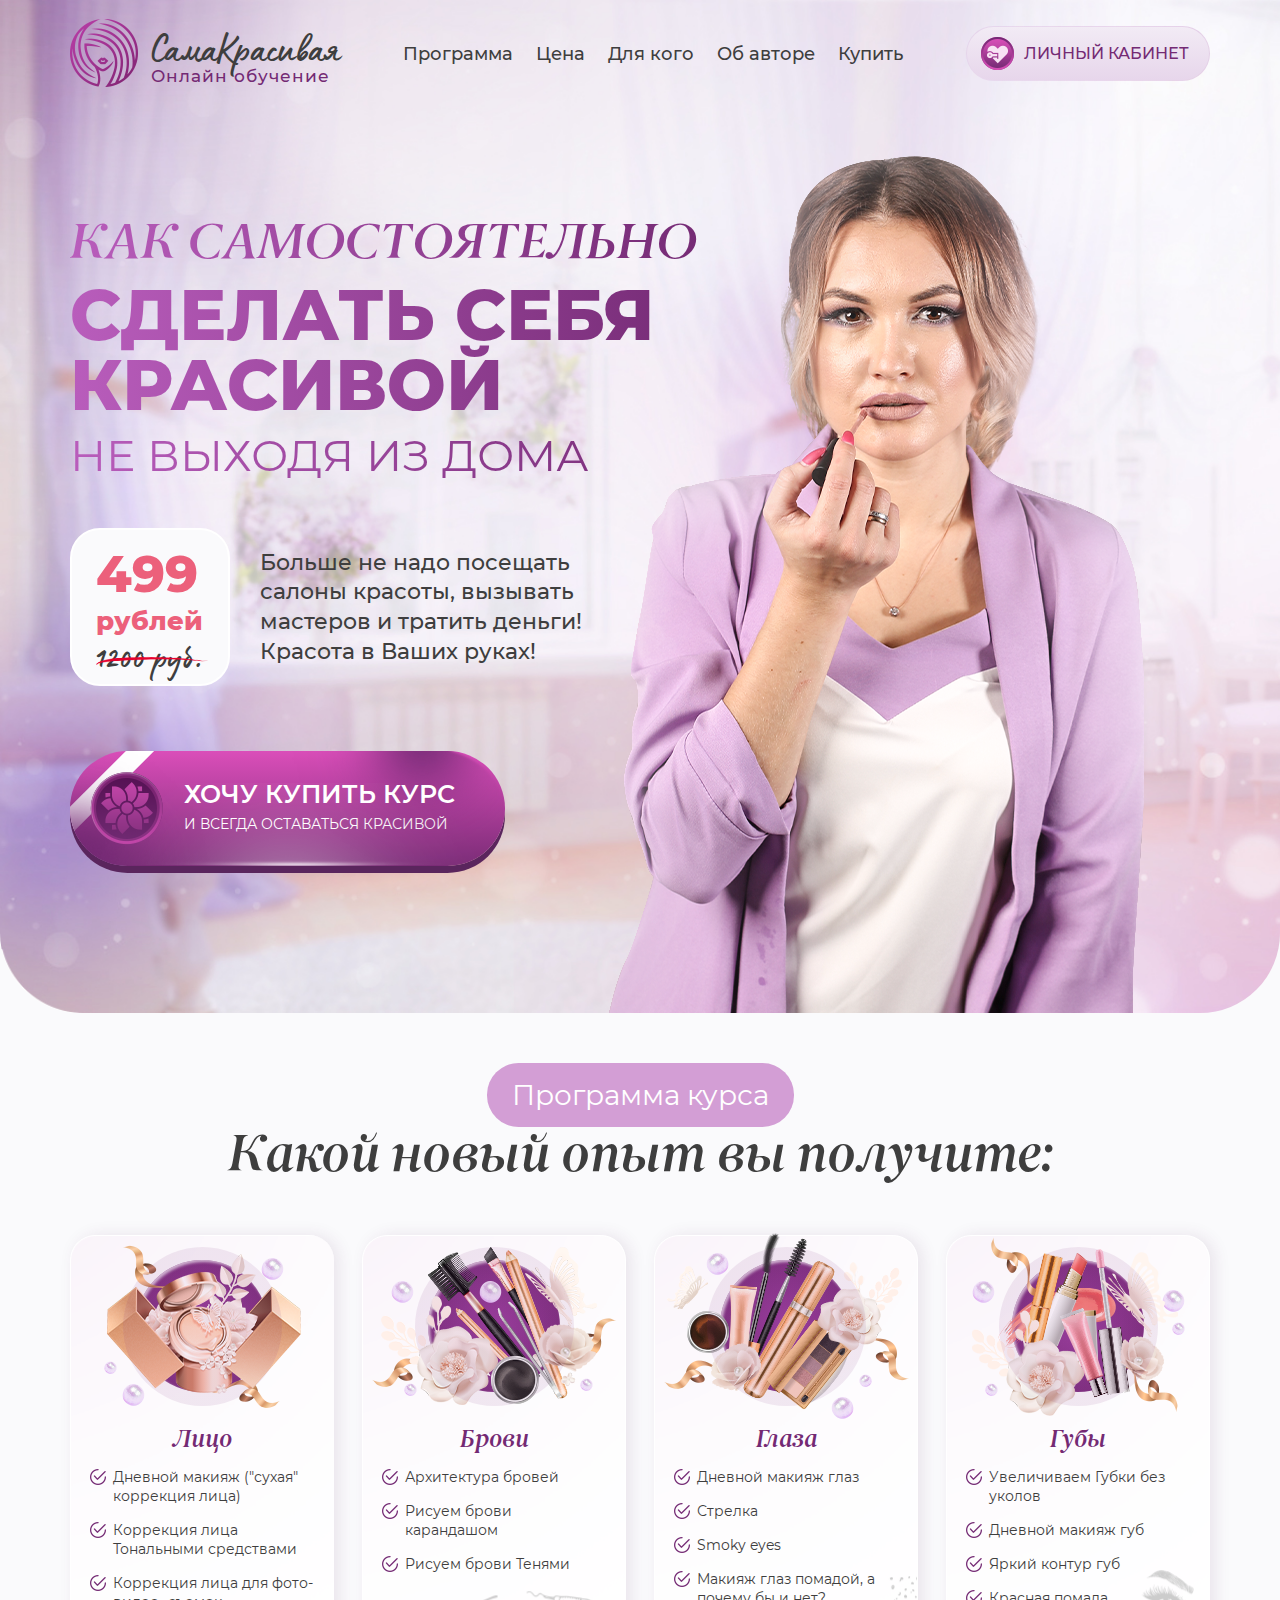
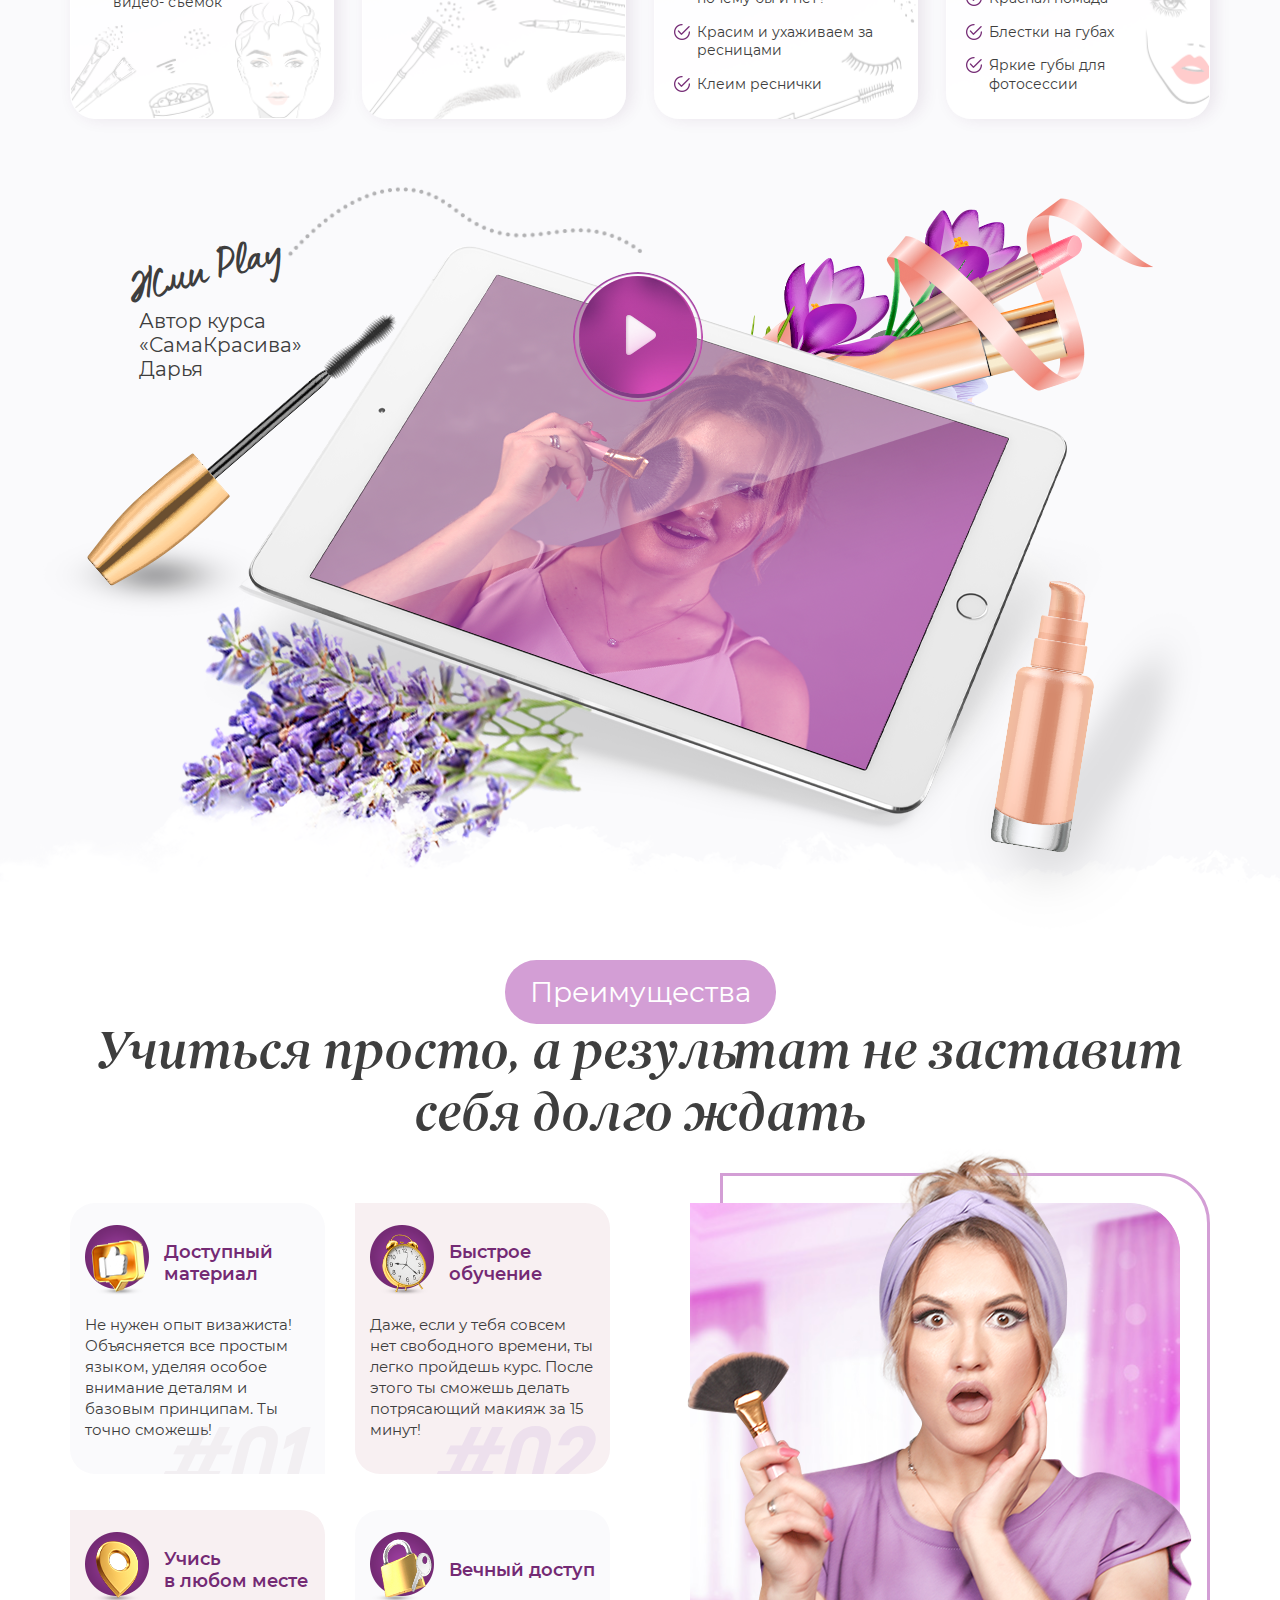
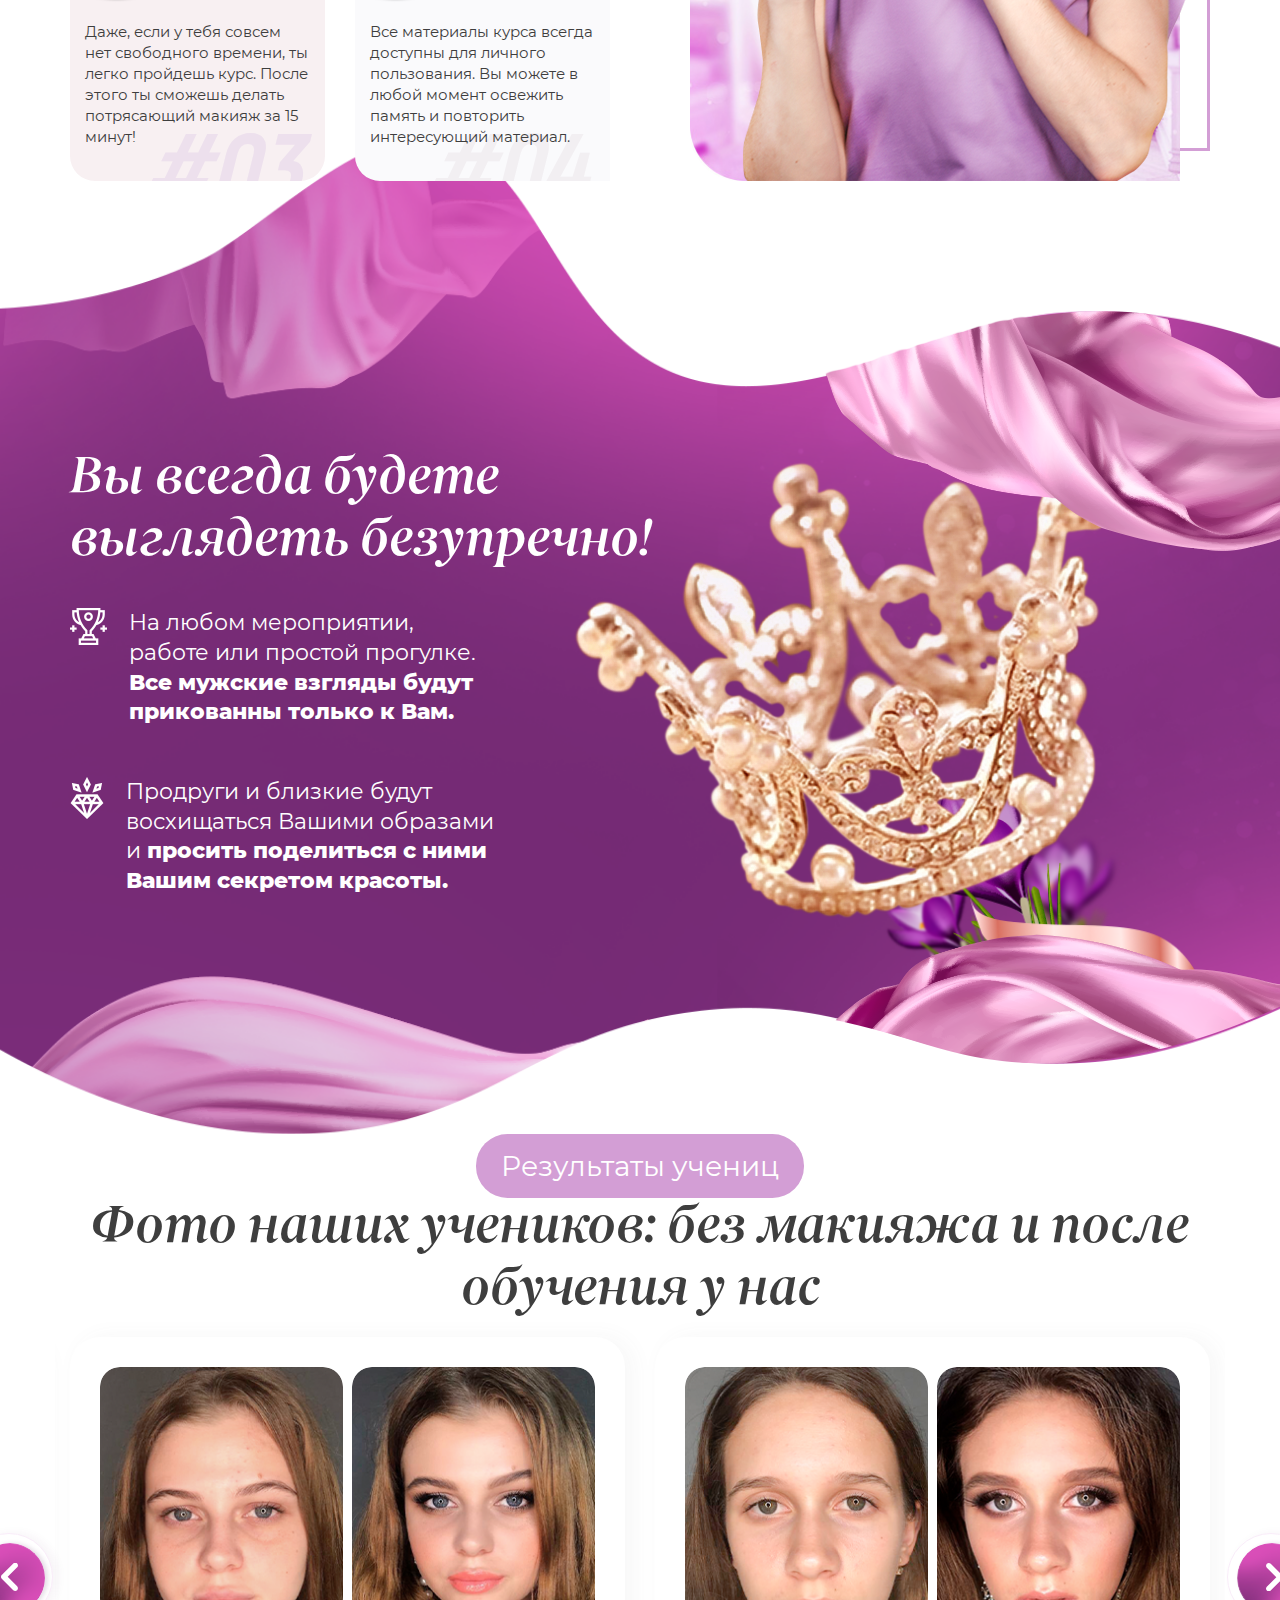
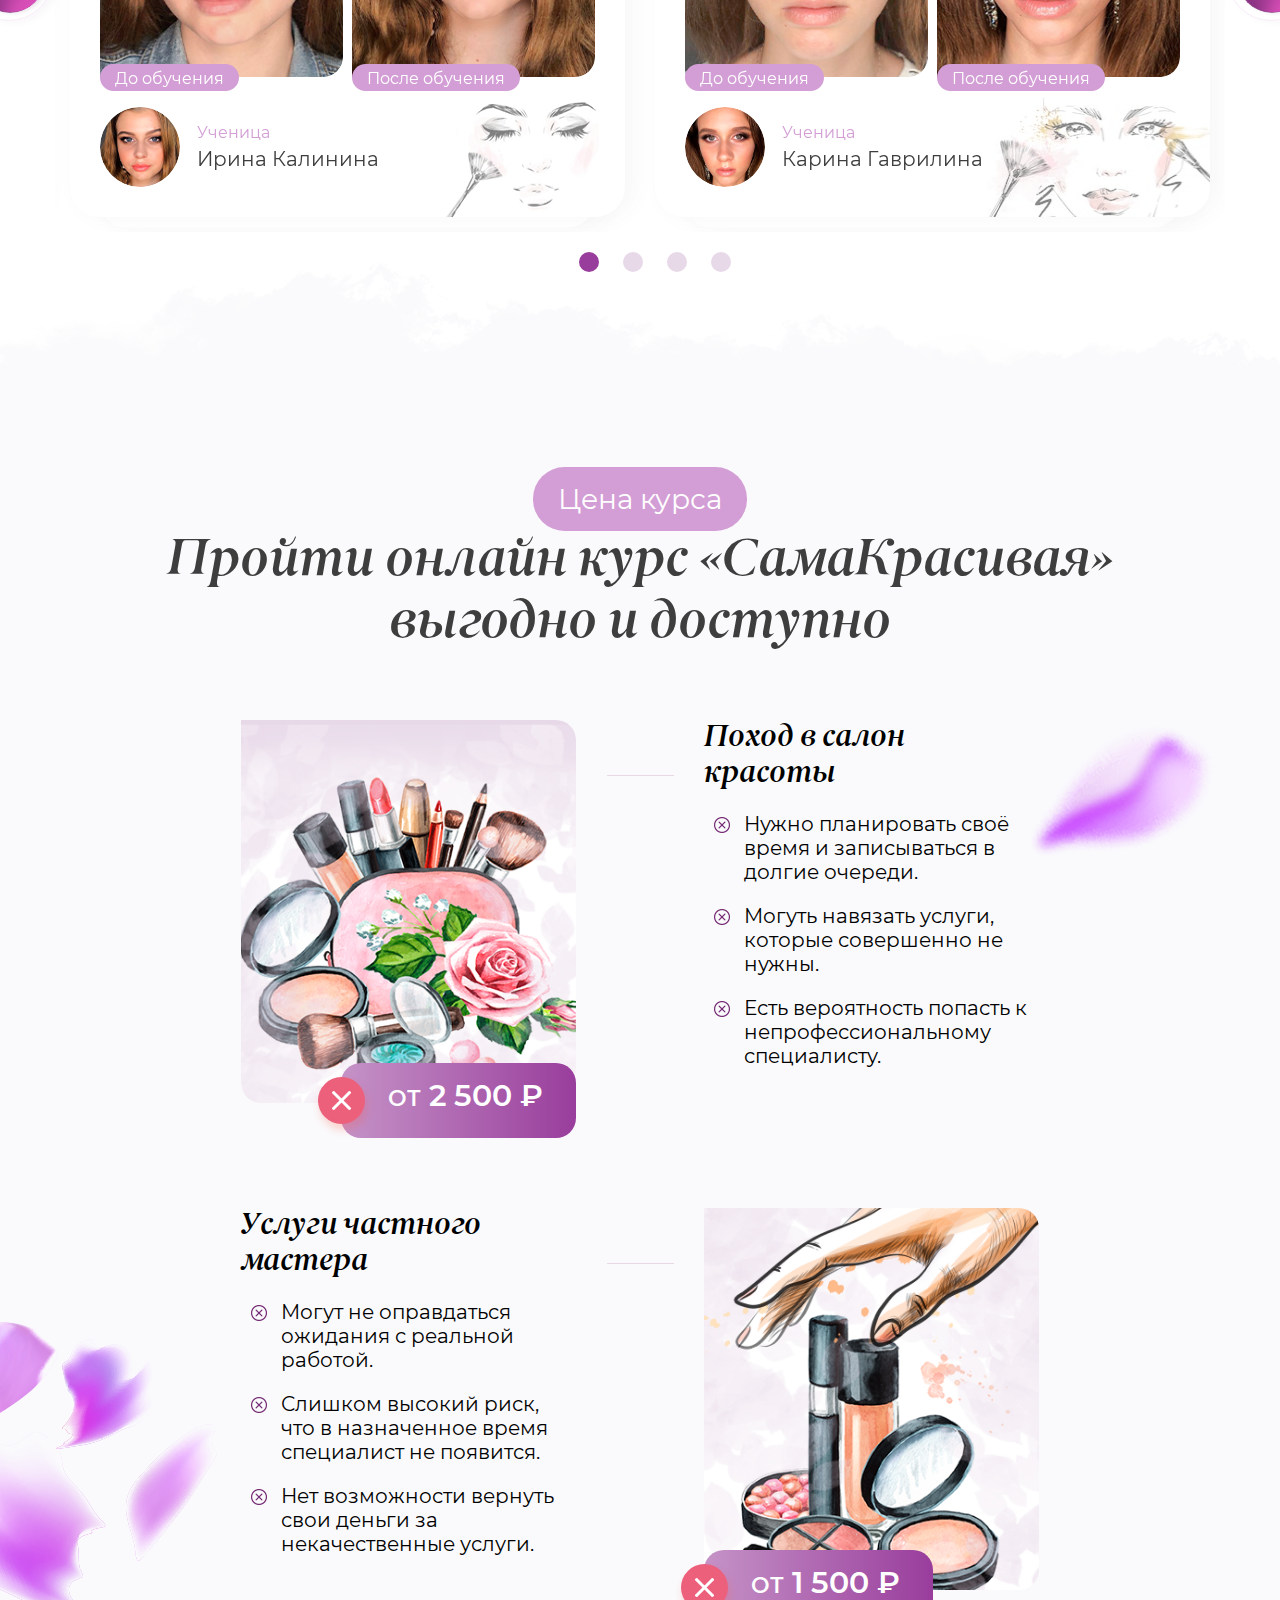
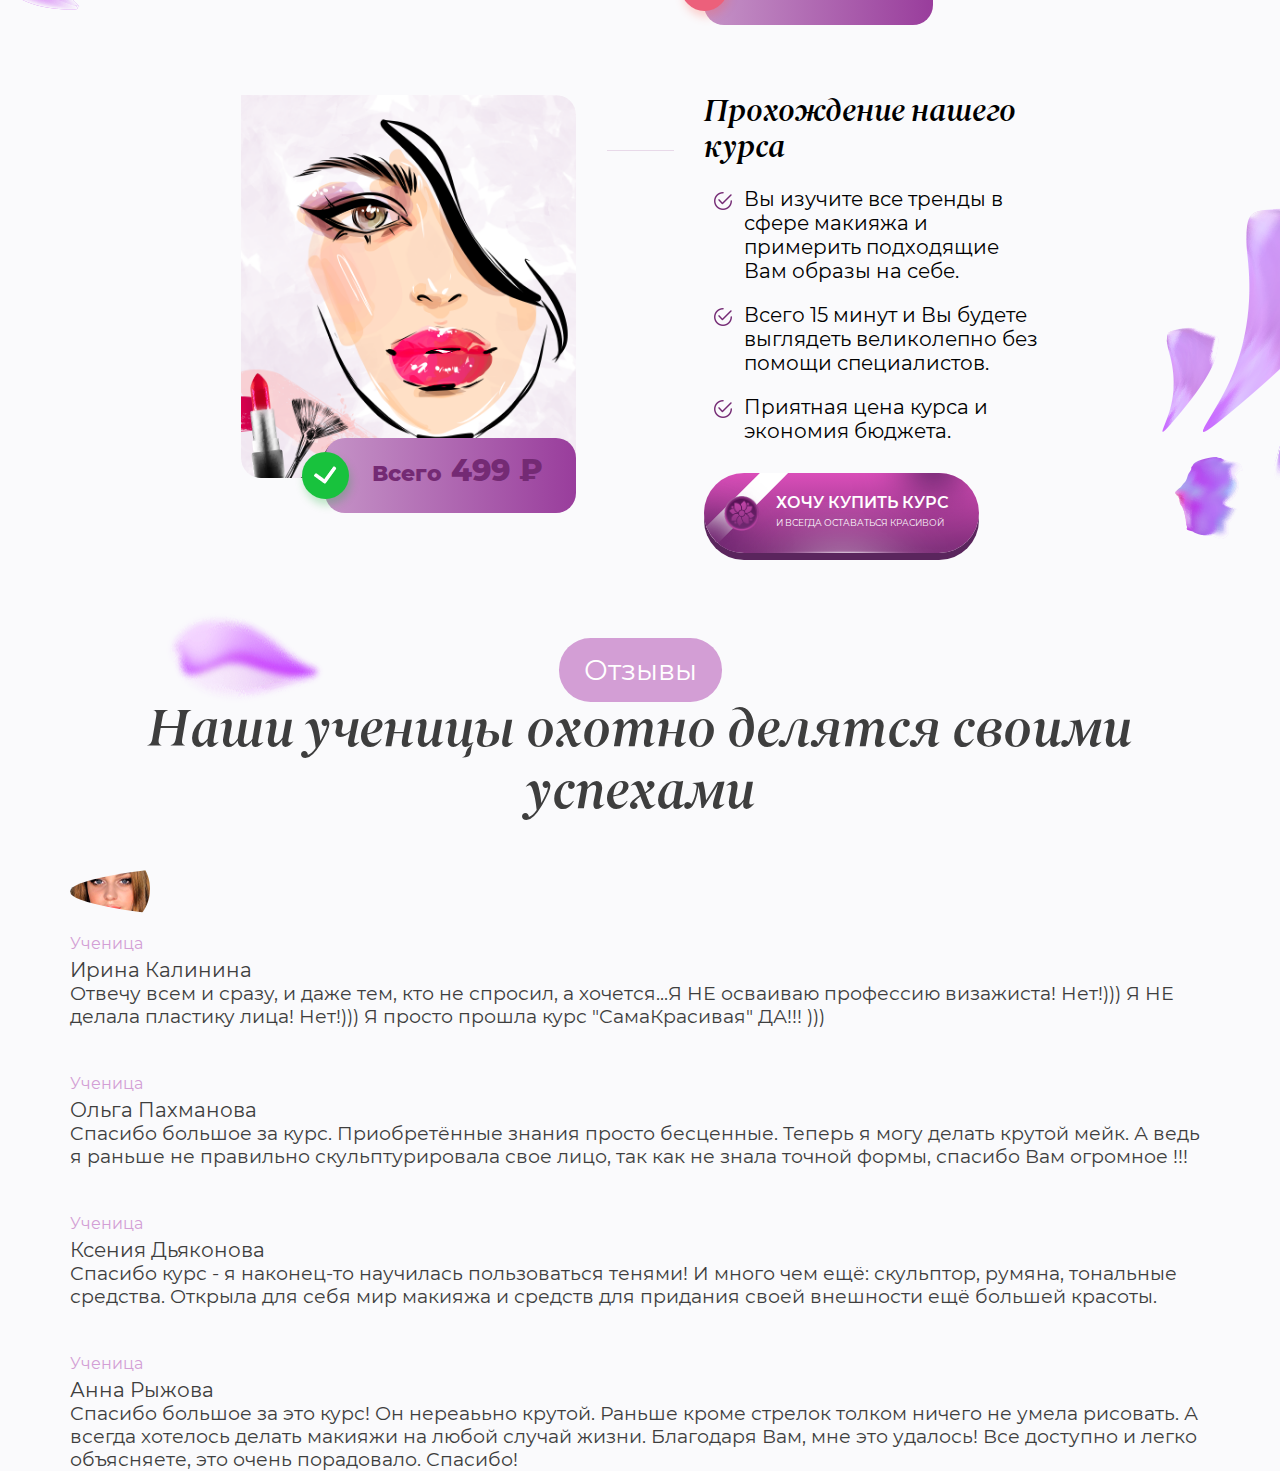
==== commit 89a9c335: "1" ====
--- a/index.html
+++ b/index.html
@@ -481,92 +481,212 @@
         </section>
         <section class="price">
             <div class="container">
+                <div class="price__help">
+                    <div class="center">
+                        <div class="title__prev">
+                            Цена курса
+                        </div>
+                    </div>
+                    <h2 class="title-l">
+                        Пройти онлайн курс «СамаКрасивая» выгодно и доступно
+                    </h2>
+                    <div class="price__wrap">
+                        <div class="price__card">
+                            <div class="price__img">
+                                <img src="img/price1.png" alt="">
+                                <span class="price__lab">
+                                    <span>ОТ</span> 2 500 ₽
+                                </span>
+                            </div>
+                            <div class="price__list">
+                                <div class="price__title">
+                                    Поход в салон красоты
+                                </div>
+                                <ul>
+                                    <li>
+                                        Нужно планировать своё время и записываться
+                                        в долгие очереди. 
+                                    </li>
+                                    <li>
+                                        Могуть навязать услуги, которые совершенно
+                                        не нужны.
+                                    </li>
+                                    <li>
+                                        Есть вероятность попасть к непрофессиональному специалисту.
+                                    </li>
+                                </ul>
+                            </div>
+                        </div>
+                        <div class="price__card">
+                            <div class="price__list">
+                                <div class="price__title">
+                                    Услуги частного мастера
+                                </div>
+                                <ul>
+                                    <li>
+                                        Могут не оправдаться ожидания с реальной работой.
+                                    </li>
+                                    <li>
+                                        Слишком высокий риск, что в назначенное время специалист не появится.
+                                    </li>
+                                    <li>
+                                        Нет возможности вернуть свои деньги за некачественные услуги.
+                                    </li>
+                                </ul>
+                            </div>
+                            <div class="price__img">
+                                <img src="img/price2.png" alt="">
+                                <span class="price__lab">
+                                    <span>ОТ</span> 1 500 ₽
+                                </span>
+                            </div>
+                        </div>
+                        <div class="price__card">
+                            <div class="price__img">
+                                <img src="img/price3.png" alt="">
+                                <span class="price__lab">
+                                   <span>Всего</span> 499 ₽
+                                </span>
+                            </div>
+                            <div class="price__list">
+                                <div class="price__title">
+                                    Прохождение нашего курса
+                                </div>
+                                <ul>
+                                    <li>
+                                        Вы изучите все тренды в сфере макияжа и примерить подходящие  Вам образы на себе.
+                                    </li>
+                                    <li>
+                                        Всего 15 минут и Вы будете выглядеть великолепно без помощи специалистов.
+                                    </li>
+                                    <li>
+                                        Приятная цена курса и экономия бюджета.
+                                    </li>
+                                </ul>
+                                <a href="#" class="btn">
+                                    <span class="btn__help">
+                                        <span class="btn__top">
+                                            хочу купить курс
+                                        </span>
+                                        и всегда оставаться красивой
+                                    </span>
+                                </a>
+                            </div>
+                        </div>
+                    </div>
+                </div>
+            </div>
+        </section>
+        <section class="rev">
+            <div class="container">
                 <div class="center">
                     <div class="title__prev">
-                        Цена курса
+                        Отзывы
                     </div>
                 </div>
                 <h2 class="title-l">
-                    Пройти онлайн курс «СамаКрасивая» выгодно и доступно
+                    Наши ученицы охотно делятся своими успехами
                 </h2>
-                <div class="price__wrap">
-                    <div class="price__card">
-                        <div class="price__img">
-                            <span class="price__lab">
-                                ОТ 2 500 ₽
-                            </span>
-                        </div>
-                        <div class="price__list">
-                            <div class="price__title">
-                                Поход в салон красоты
-                            </div>
-                            <ul>
-                                <li>
-                                    Нужно планировать своё время и записываться
-                                    в долгие очереди. 
-                                </li>
-                                <li>
-                                    Могуть навязать услуги, которые совершенно
-                                    не нужны.
-                                </li>
-                                <li>
-                                    Есть вероятность попасть к непрофессиональному специалисту.
-                                </li>
-                            </ul>
-                        </div>
-                    </div>
-                    <div class="price__card">
-                        <div class="price__list">
-                            <div class="price__title">
-                                Услуги частного мастера
-                            </div>
-                            <ul>
-                                <li>
-                                    Могут не оправдаться ожидания с реальной работой.
-                                </li>
-                                <li>
-                                    Слишком высокий риск, что в назначенное время специалист не появится.
-                                </li>
-                                <li>
-                                    Нет возможности вернуть свои деньги за некачественные услуги.
-                                </li>
-                            </ul>
-                        </div>
-                        <div class="price__img">
-                            <span class="price__lab">
-                                ОТ 1 500 ₽
-                            </span>
-                        </div>
-                    </div>
-                    <div class="price__card">
-                        <div class="price__img">
-                            <span class="price__lab">
-                                Всего 499 ₽
-                            </span>
-                        </div>
-                        <div class="price__list">
-                            <div class="price__title">
-                                Прохождение нашего курса
-                            </div>
-                            <ul>
-                                <li>
-                                    Вы изучите все тренды в сфере макияжа и примерить подходящие  Вам образы на себе.
-                                </li>
-                                <li>
-                                    Всего 15 минут и Вы будете выглядеть великолепно без помощи специалистов.
-                                </li>
-                                <li>
-                                    Приятная цена курса и экономия бюджета.
-                                </li>
-                            </ul>
-                            <a href="#" class="btn">
-                                <span class="btn__help">
-                                    <span class="btn__top">
-                                        хочу купить курс
-                                    </span>
-                                    и всегда оставаться красивой
-                                </span>
-                            </a>
+                <div class="rev__wrap">
+                    <div class="rev__card-wrap">
+                        <div class="rev__card">
+                            <div class="rev__top">
+                                <div class="rev__img">
+                                    <img src="img/rev1.png" alt="">
+                                </div>
+                                <div class="rev__pep">
+                                    <div class="result__bot-foto">
+                                        <img src="img/rev1-ava.png" alt="">
+                                    </div>
+                                    <div class="result__name">
+                                        <span>
+                                            Ученица
+                                        </span>
+                                        Ирина Калинина
+                                    </div>
+                                </div>
+                            </div>
+                            <div class="rev__info">
+                                <p>
+                                    Отвечу всем и сразу, и даже тем, кто
+                                    не спросил, а хочется...Я НЕ осваиваю профессию визажиста! Нет!))) Я НЕ делала пластику лица! Нет!))) Я просто прошла курс "СамаКрасивая" ДА!!! )))
+                                </p>
+                            </div>
+                        </div>
+                    </div>
+                    <div class="rev__card-wrap">
+                        <div class="rev__card">
+                            <div class="rev__top">
+                                <div class="rev__img">
+                                    <img src="img/rev2.png" alt="">
+                                </div>
+                                <div class="rev__pep">
+                                    <div class="result__bot-foto">
+                                        <img src="img/rev2-av.png" alt="">
+                                    </div>
+                                    <div class="result__name">
+                                        <span>
+                                            Ученица
+                                        </span>
+                                        Ольга Пахманова
+                                    </div>
+                                </div>
+                            </div>
+                            <div class="rev__info">
+                                <p>
+                                    Cпасибо большое за курс. Приобретённые знания просто бесценные. Теперь я могу делать крутой мейк. А ведь я раньше не правильно скульптурировала свое лицо, так как не знала точной формы, спасибо Вам огромное !!!
+                                </p>
+                            </div>
+                        </div>
+                    </div>
+                    <div class="rev__card-wrap">
+                        <div class="rev__card">
+                            <div class="rev__top">
+                                <div class="rev__img">
+                                    <img src="img/rev3.png" alt="">
+                                </div>
+                                <div class="rev__pep">
+                                    <div class="result__bot-foto">
+                                        <img src="img/rev3-av.png" alt="">
+                                    </div>
+                                    <div class="result__name">
+                                        <span>
+                                            Ученица
+                                        </span>
+                                        Ксения Дьяконова
+                                    </div>
+                                </div>
+                            </div>
+                            <div class="rev__info">
+                                <p>
+                                    Спасибо курс - я наконец-то научилась пользоваться тенями! И много чем ещё: скульптор, румяна, тональные средства. Открыла для себя мир макияжа и средств для придания своей внешности ещё большей красоты.
+                                </p>
+                            </div>
+                        </div>
+                    </div>
+                    <div class="rev__card-wrap">
+                        <div class="rev__card">
+                            <div class="rev__top">
+                                <div class="rev__img">
+                                    <img src="img/rev4.png" alt="">
+                                </div>
+                                <div class="rev__pep">
+                                    <div class="result__bot-foto">
+                                        <img src="img/rev4-av.png" alt="">
+                                    </div>
+                                    <div class="result__name">
+                                        <span>
+                                            Ученица
+                                        </span>
+                                        Анна Рыжова
+                                    </div>
+                                </div>
+                            </div>
+                            <div class="rev__info">
+                                <p>
+                                    Спасибо большое за это курс! Он нереаььно крутой. Раньше кроме стрелок толком ничего не умела рисовать. А всегда хотелось делать макияжи на любой случай жизни. Благодаря Вам, мне это удалось! Все доступно и легко объясняете, это очень порадовало. Спасибо!
+                                </p>
+                            </div>
                         </div>
                     </div>
                 </div>
--- a/css/main.css
+++ b/css/main.css
@@ -1248,6 +1248,7 @@
 
 .result {
     background: #fff;
+    padding-bottom: 130px;
 }
 .result__wrap {
     padding: 15px;
@@ -1453,4 +1454,307 @@
 .slick-dots li.slick-active button:before {
     opacity: 1 !important;
     background: #993d9c;
+}
+
+/* ---price--- */
+
+.price {
+    position: relative;
+    padding: 75px 0 80px;
+}
+.price::before {
+    position: absolute;
+    content: '';
+    top: -130px;
+    left: 0;
+    display: block;
+    width: 1920px;
+    height: 132px;
+    background: url('../img/price-clouds.png') no-repeat 0 0 / cover;
+}
+.price__help {
+    position: relative;
+}
+.price__help::before {
+    position: absolute;
+    content: '';
+    display: block;
+    width: 385px;
+    height: 982px;
+    top: 855px;
+    left: -130px;
+    background: url('../img/lep-l.png') no-repeat 0 0 / cover;
+    -webkit-animation-name: lep1;
+       -moz-animation-name: lep1;
+         -o-animation-name: lep1;
+            animation-name: lep1;
+    -webkit-animation-duration: 5s;
+       -moz-animation-duration: 5s;
+         -o-animation-duration: 5s;
+            animation-duration: 5s;
+    -webkit-animation-iteration-count: infinite;
+       -moz-animation-iteration-count: infinite;
+         -o-animation-iteration-count: infinite;
+            animation-iteration-count: infinite;
+}
+.price__help::after {
+    position: absolute;
+    content: '';
+    display: block;
+    top: 255px;
+    right: -200px;
+    width: 383px;
+    height: 1417px;
+    background: url('../img/lep-r.png') no-repeat 0 0 / cover;
+    -webkit-animation-name: lep1;
+       -moz-animation-name: lep1;
+         -o-animation-name: lep1;
+            animation-name: lep1;
+    -webkit-animation-duration: 5s;
+       -moz-animation-duration: 5s;
+         -o-animation-duration: 5s;
+            animation-duration: 5s;
+    -webkit-animation-iteration-count: infinite;
+       -moz-animation-iteration-count: infinite;
+         -o-animation-iteration-count: infinite;
+            animation-iteration-count: infinite;
+}
+
+
+@-webkit-keyframes lep1 {
+    0% {
+        -webkit-transform: translateY(0);
+                transform: translateY(0);
+    }
+    50% {
+        -webkit-transform: translateY(30px);
+                transform: translateY(30px);
+    }
+    to {
+        -webkit-transform: translateY(0);
+                transform: translateY(0);
+    }
+}
+
+
+@-moz-keyframes lep1 {
+    0% {
+        -moz-transform: translateY(0);
+             transform: translateY(0);
+    }
+    50% {
+        -moz-transform: translateY(30px);
+             transform: translateY(30px);
+    }
+    to {
+        -moz-transform: translateY(0);
+             transform: translateY(0);
+    }
+}
+
+
+@-o-keyframes lep1 {
+    0% {
+        -o-transform: translateY(0);
+           transform: translateY(0);
+    }
+    50% {
+        -o-transform: translateY(30px);
+           transform: translateY(30px);
+    }
+    to {
+        -o-transform: translateY(0);
+           transform: translateY(0);
+    }
+}
+
+
+@keyframes lep1 {
+    0% {
+        -webkit-transform: translateY(0);
+           -moz-transform: translateY(0);
+             -o-transform: translateY(0);
+                transform: translateY(0);
+    }
+    50% {
+        -webkit-transform: translateY(30px);
+           -moz-transform: translateY(30px);
+             -o-transform: translateY(30px);
+                transform: translateY(30px);
+    }
+    to {
+        -webkit-transform: translateY(0);
+           -moz-transform: translateY(0);
+             -o-transform: translateY(0);
+                transform: translateY(0);
+    }
+}
+
+.price__wrap {
+    width: 70%;
+    margin: 0 auto;
+}
+.price__card {
+    display: -webkit-box;
+    display: -webkit-flex;
+    display: -moz-box;
+    display: -ms-flexbox;
+    display: flex;
+    -webkit-box-pack: justify;
+    -webkit-justify-content: space-between;
+       -moz-box-pack: justify;
+        -ms-flex-pack: justify;
+            justify-content: space-between;
+    position: relative;
+    -webkit-box-align: start;
+    -webkit-align-items: flex-start;
+       -moz-box-align: start;
+        -ms-flex-align: start;
+            align-items: flex-start;    
+}
+.price__card:after {
+    content: '';
+    display: block;
+    position: absolute;
+    top: 55px;
+    right: 0;
+    left: 0;
+    margin: 0 auto;
+    width: 67px;
+    height: 1px;
+    background: #e8d9e9;
+}
+
+.price__img {
+    width: 42%;
+    position: relative;
+}
+.price__img img {
+    display: block;
+    -webkit-border-radius: 0 20px 20px 20px;
+    -moz-border-radius: 0 20px 20px 20px;
+         border-radius: 0 20px 20px 20px;
+    overflow: hidden;
+    width: 100%;
+    height: 100%;
+    -o-object-fit: cover;
+       object-fit: cover;
+}
+.price__lab {
+    position: absolute;
+    display: block;
+    -webkit-border-radius: 20px;
+       -moz-border-radius: 20px;
+            border-radius: 20px;
+    color: #fff;
+    padding: 14px 33px 24px 47px;
+    font-weight: 600;
+    font-size: 30px;
+    bottom: -35px;
+    right: 0;
+    background: rgba(197,147,199,1);
+    background: -moz-linear-gradient(left, rgba(197,147,199,1) 0%, rgba(153,61,156,1) 100%);
+    background: -webkit-gradient(left top, right top, color-stop(0%, rgba(197,147,199,1)), color-stop(100%, rgba(153,61,156,1)));
+    background: -webkit-linear-gradient(left, rgba(197,147,199,1) 0%, rgba(153,61,156,1) 100%);
+    background: -o-linear-gradient(left, rgba(197,147,199,1) 0%, rgba(153,61,156,1) 100%);
+    background: -webkit-gradient(linear, left top, right top, from(rgba(197,147,199,1)), to(rgba(153,61,156,1)));
+    background: linear-gradient(to right, rgba(197,147,199,1) 0%, rgba(153,61,156,1) 100%);
+    filter: progid:DXImageTransform.Microsoft.gradient( startColorstr='#c593c7', endColorstr='#993d9c', GradientType=1 );
+}
+.price__lab span {
+    font-size: 22px;
+}
+.price__lab:after {
+    content: '';
+    display: block;
+    position: absolute;
+    width: 47px;
+    height: 47px;
+    -webkit-border-radius: 50%;
+       -moz-border-radius: 50%;
+            border-radius: 50%;
+    background: #ec607b url('../img/cross.png') no-repeat center center;
+    top: 0;
+    bottom: 0;
+    left: -23px;
+    margin: auto 0;
+    -webkit-box-shadow: 2px 6px 8px rgba(255,88,73,0.25);
+       -moz-box-shadow: 2px 6px 8px rgba(255,88,73,0.25);
+            box-shadow: 2px 6px 8px rgba(255,88,73,0.25);
+
+}
+.price__list {
+    width: 42%;
+}
+.price__card:nth-child(2) .price__lab {
+    right: unset;
+    left: 0;
+}
+.price__card:not(:last-child) {
+    margin-bottom: 105px;
+}
+.price .title-l {
+    margin-bottom: 65px;
+}
+.price__card:nth-child(3) .price__lab {
+    font-weight: 700;
+    color: #742a74;
+}
+.price__card:nth-child(3) .price__lab:after {
+    -webkit-box-shadow: 2px 6px 8px rgba(0,170,36,0.25);
+       -moz-box-shadow: 2px 6px 8px rgba(0,170,36,0.25);
+            box-shadow: 2px 6px 8px rgba(0,170,36,0.25);
+    background: #18c23d url('../img/ok.png') no-repeat center center;
+}
+.price__title {
+    font-family: 'Berlingske Serif SemBd';
+    color: #000;
+    font-size: 30px;
+    margin-bottom: 20px;
+}
+.price__list ul {
+    padding-left: 10px;
+}
+.price__list ul li {
+    padding-left: 30px;
+    position: relative;
+    color: #000;
+    font-size: 20px;
+}
+.price__list ul li::before {
+    position: absolute;
+    content: '';
+    display: block;
+    width: 16px;
+    height: 16px;
+    left: 0;
+    top: 5px;
+    background: url('../img/Minus.png') no-repeat 0 0 / cover;
+}
+.price__card:nth-child(3) .price__list ul li::before {
+    width: 18px;
+    height: 18px;
+    background: url('../img/list-ok.png') no-repeat 0 0 / cover;
+}
+.price__list ul li:not(:last-child) {
+    margin-bottom: 20px;
+}
+.price__list ul:not(:last-child) {
+    margin-bottom: 30px;
+}
+.price__card .btn__top {
+    font-size: 16px;
+    margin-bottom: 0;
+}
+.price__card .btn__help {
+    font-size: 9px;
+    padding: 20px 30px 20px 72px;
+}
+.price__card .btn::before {
+    width: 35px;
+    height: 35px;
+}
+.price__card .btn__help::after {
+    width: 273px;
+    height: 54px;
 }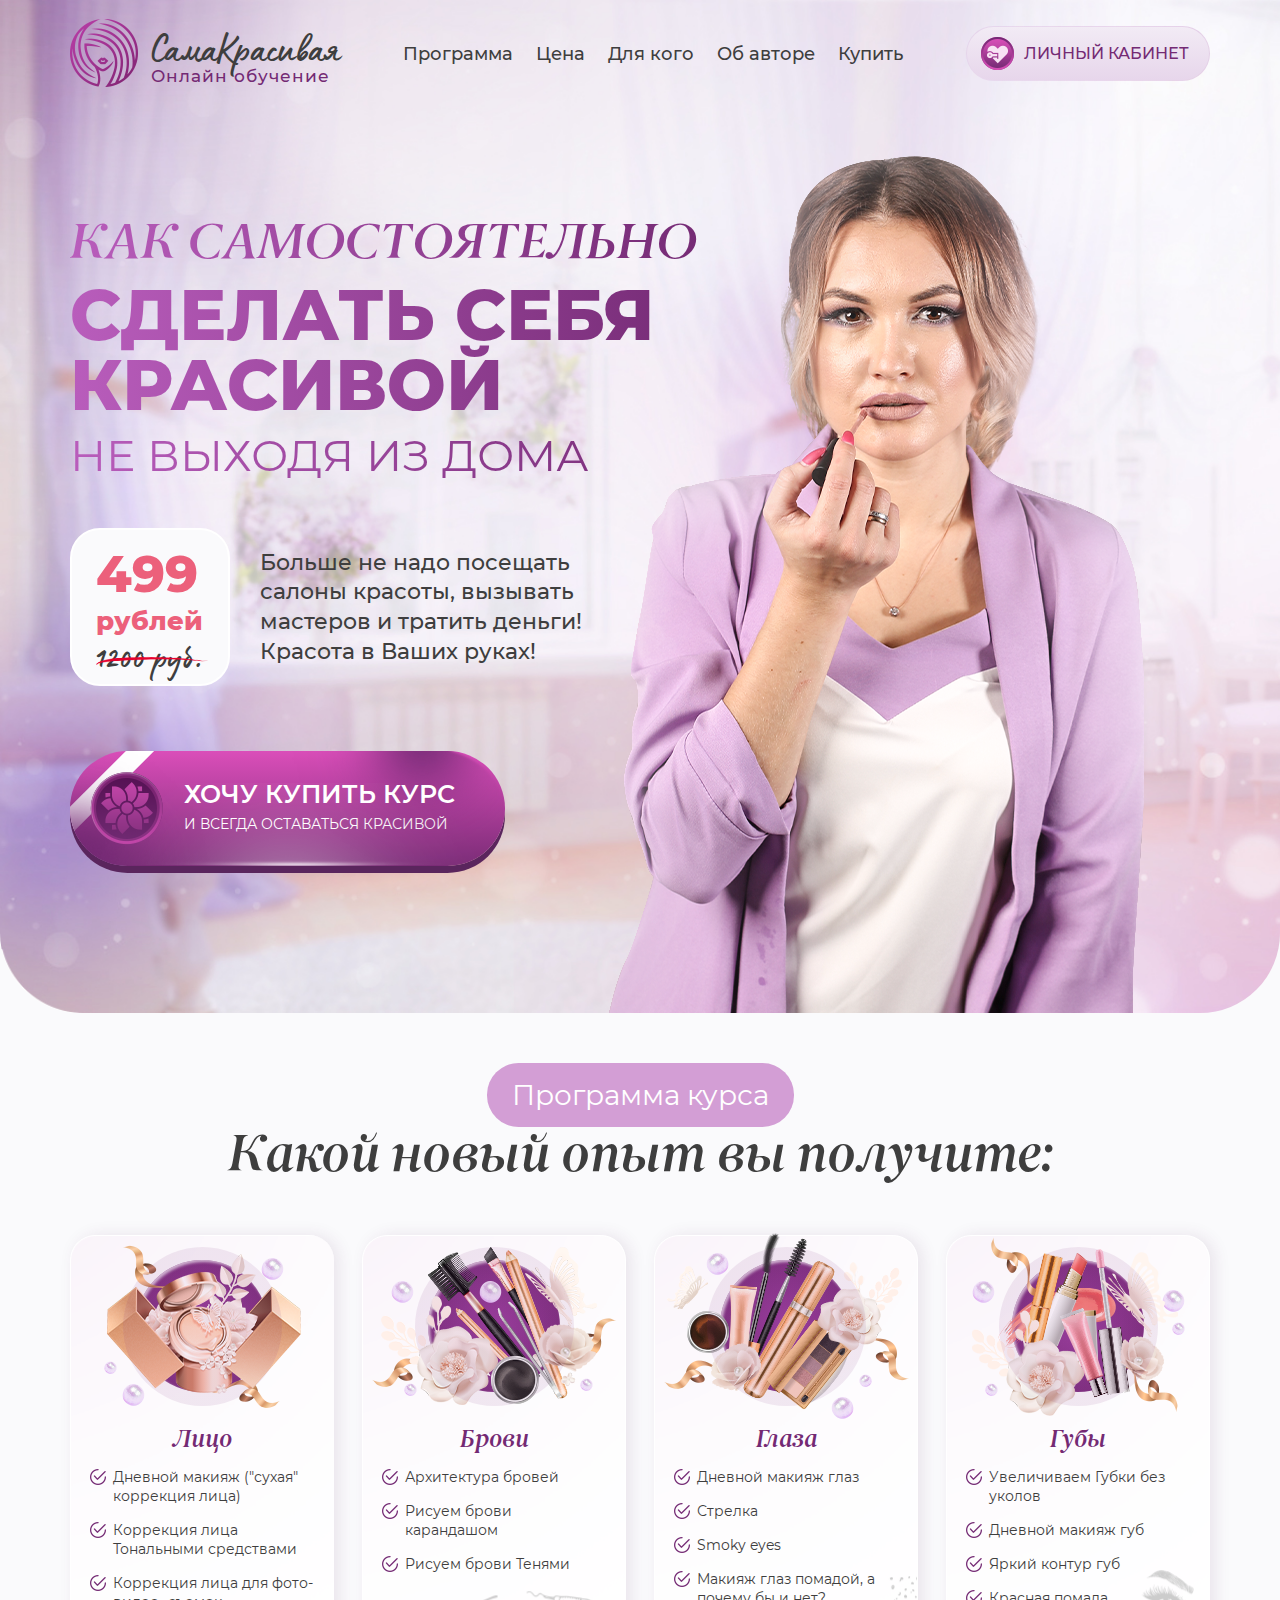
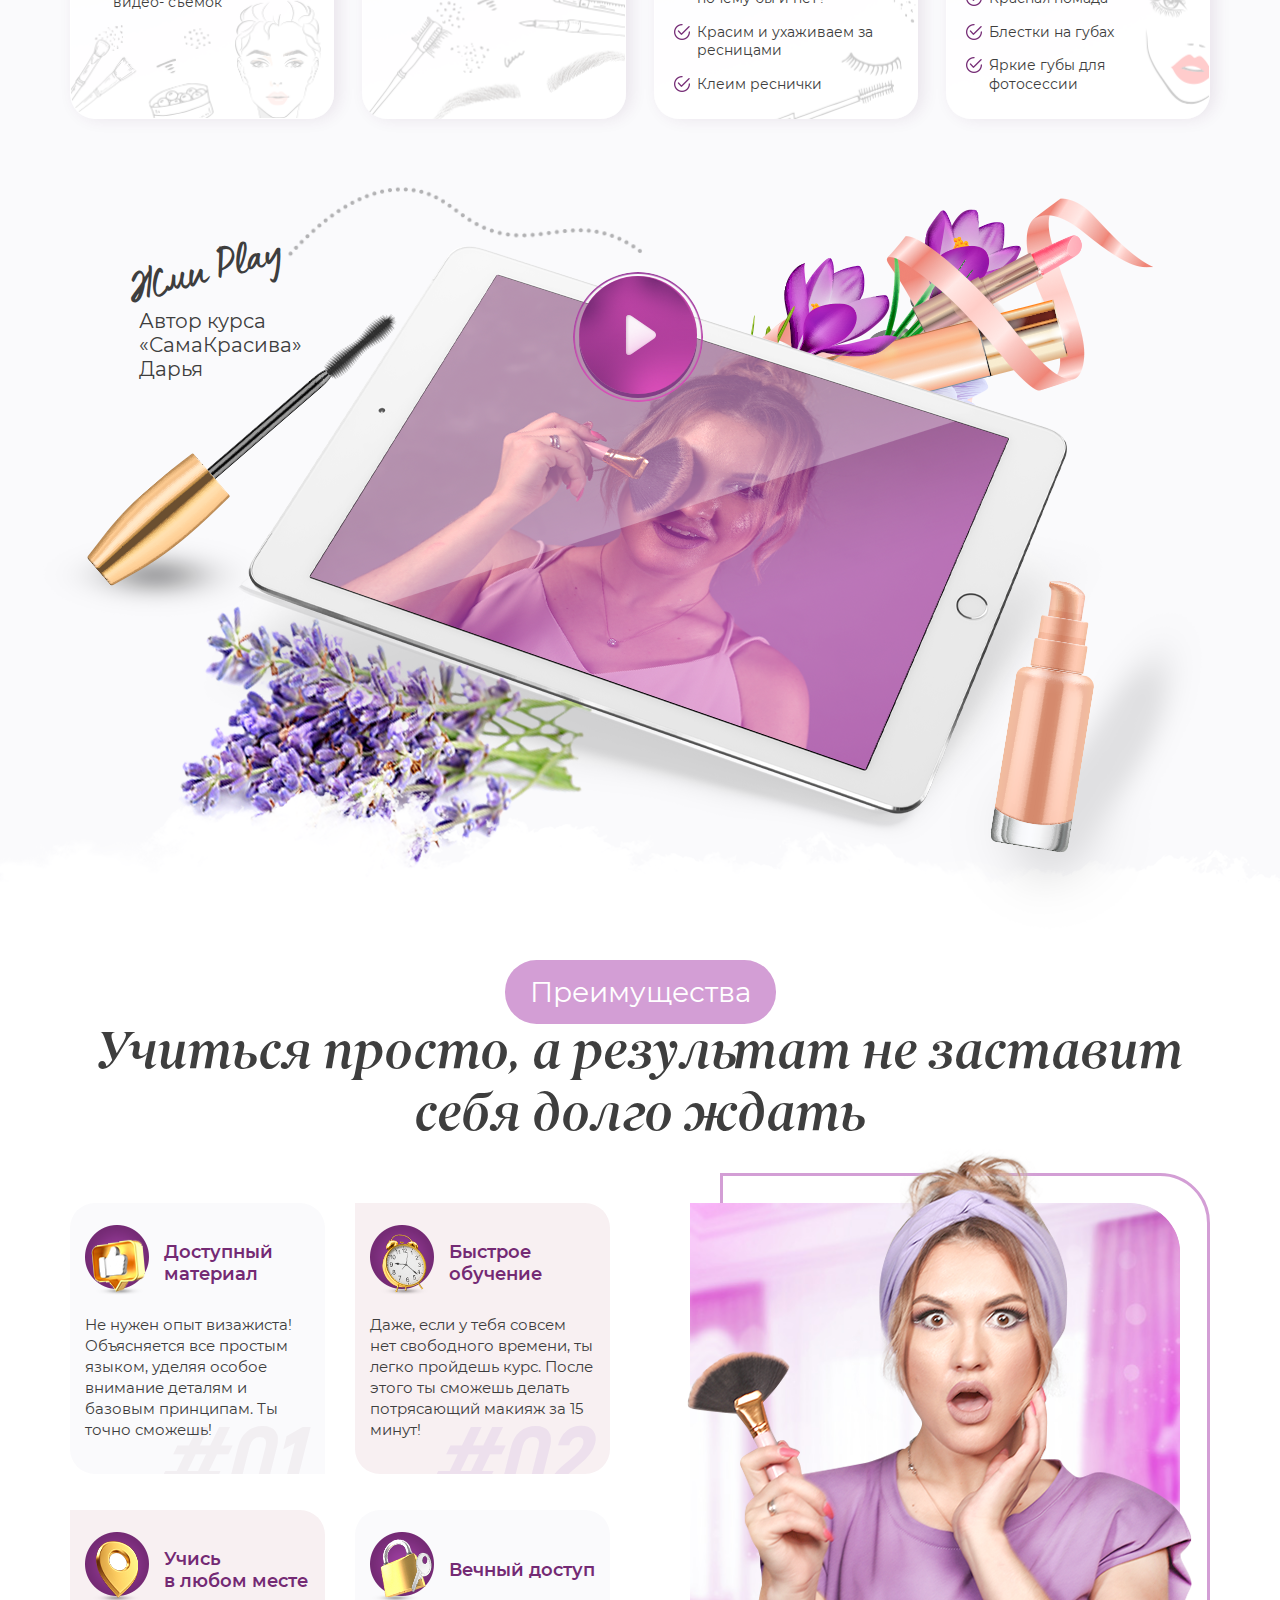
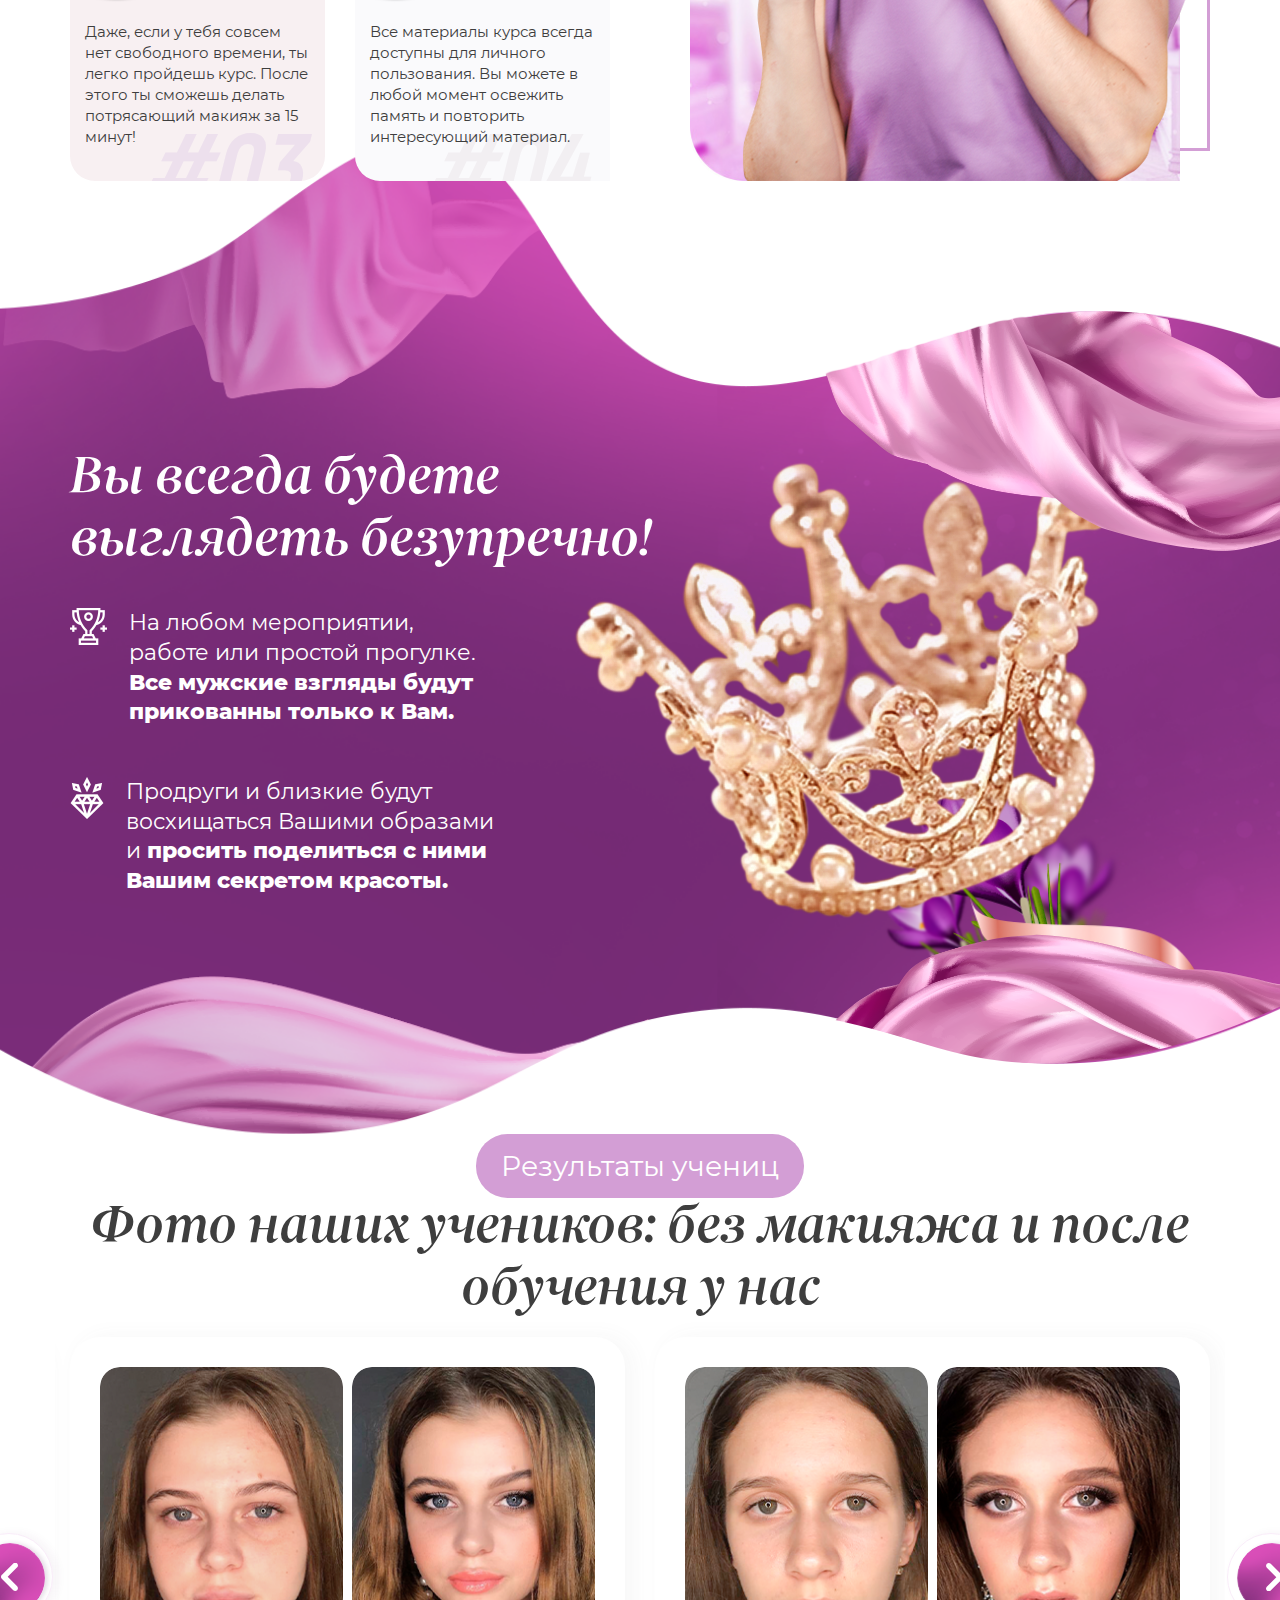
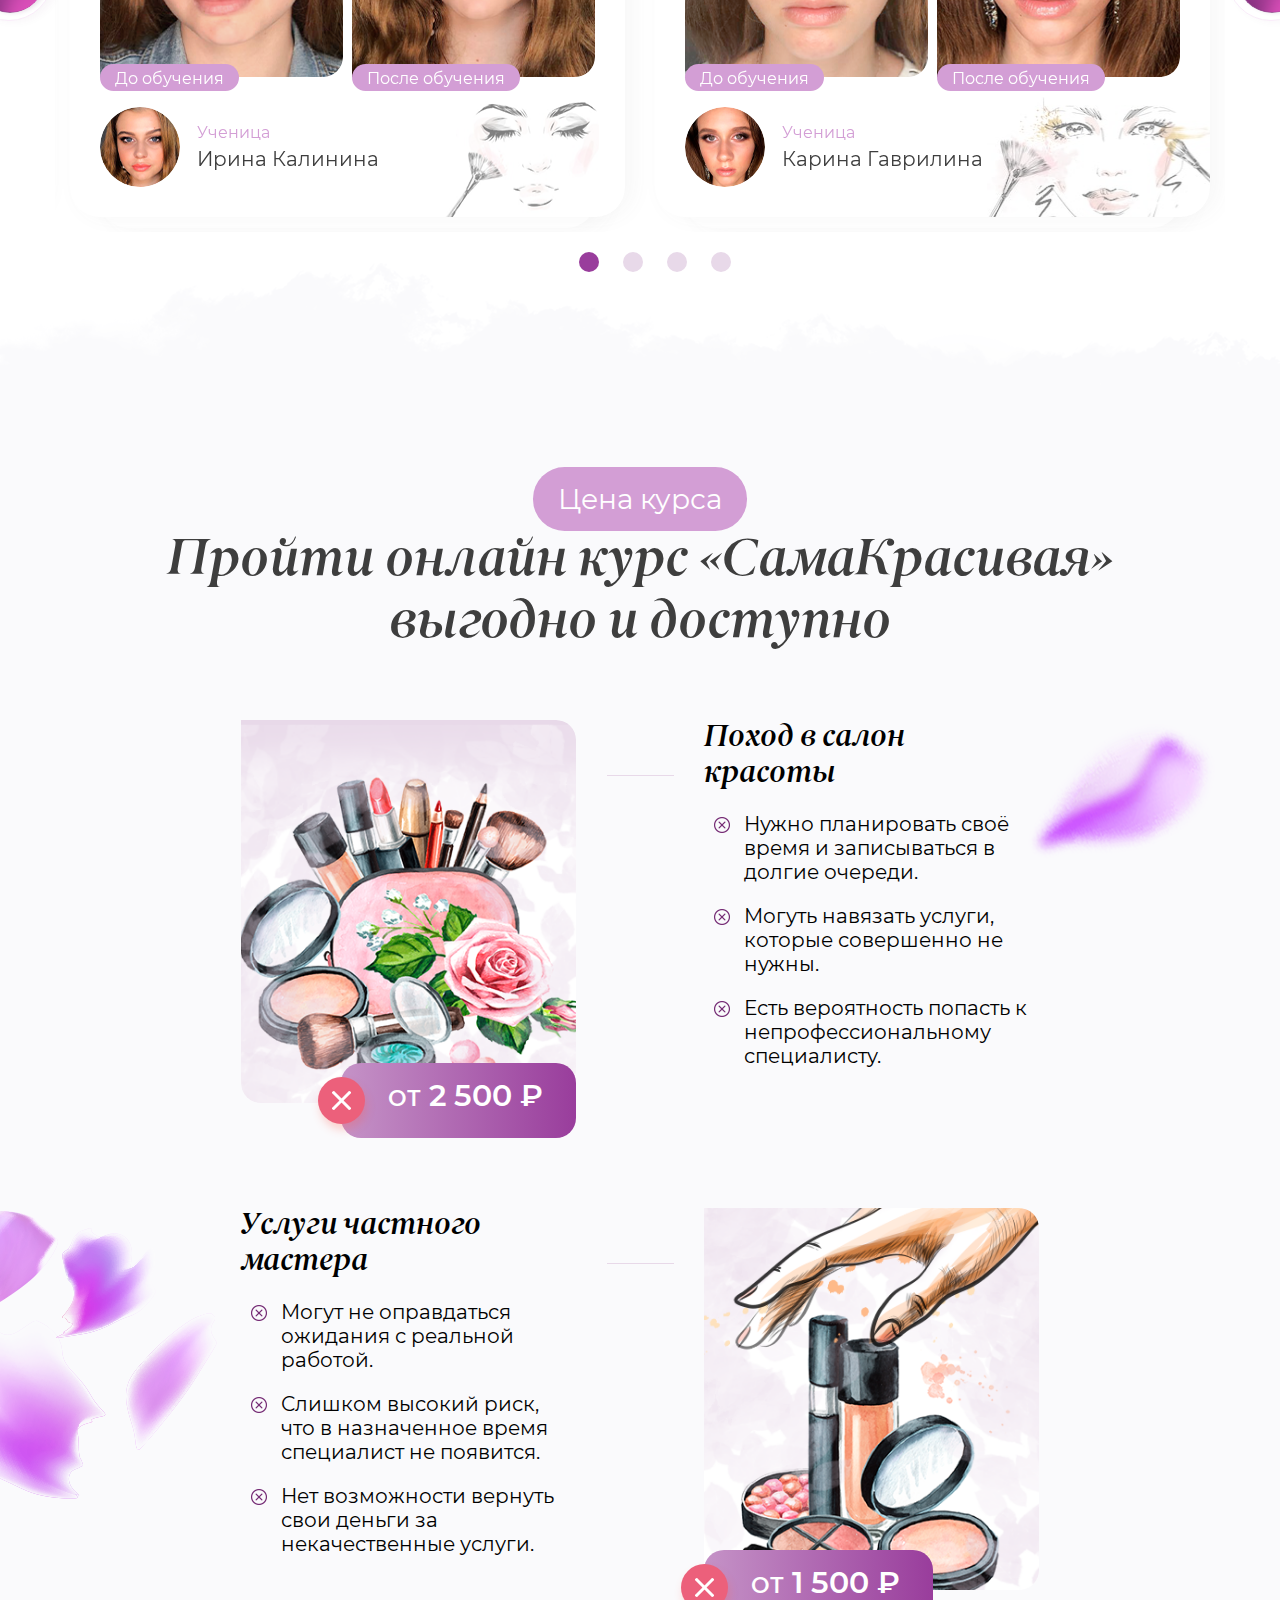
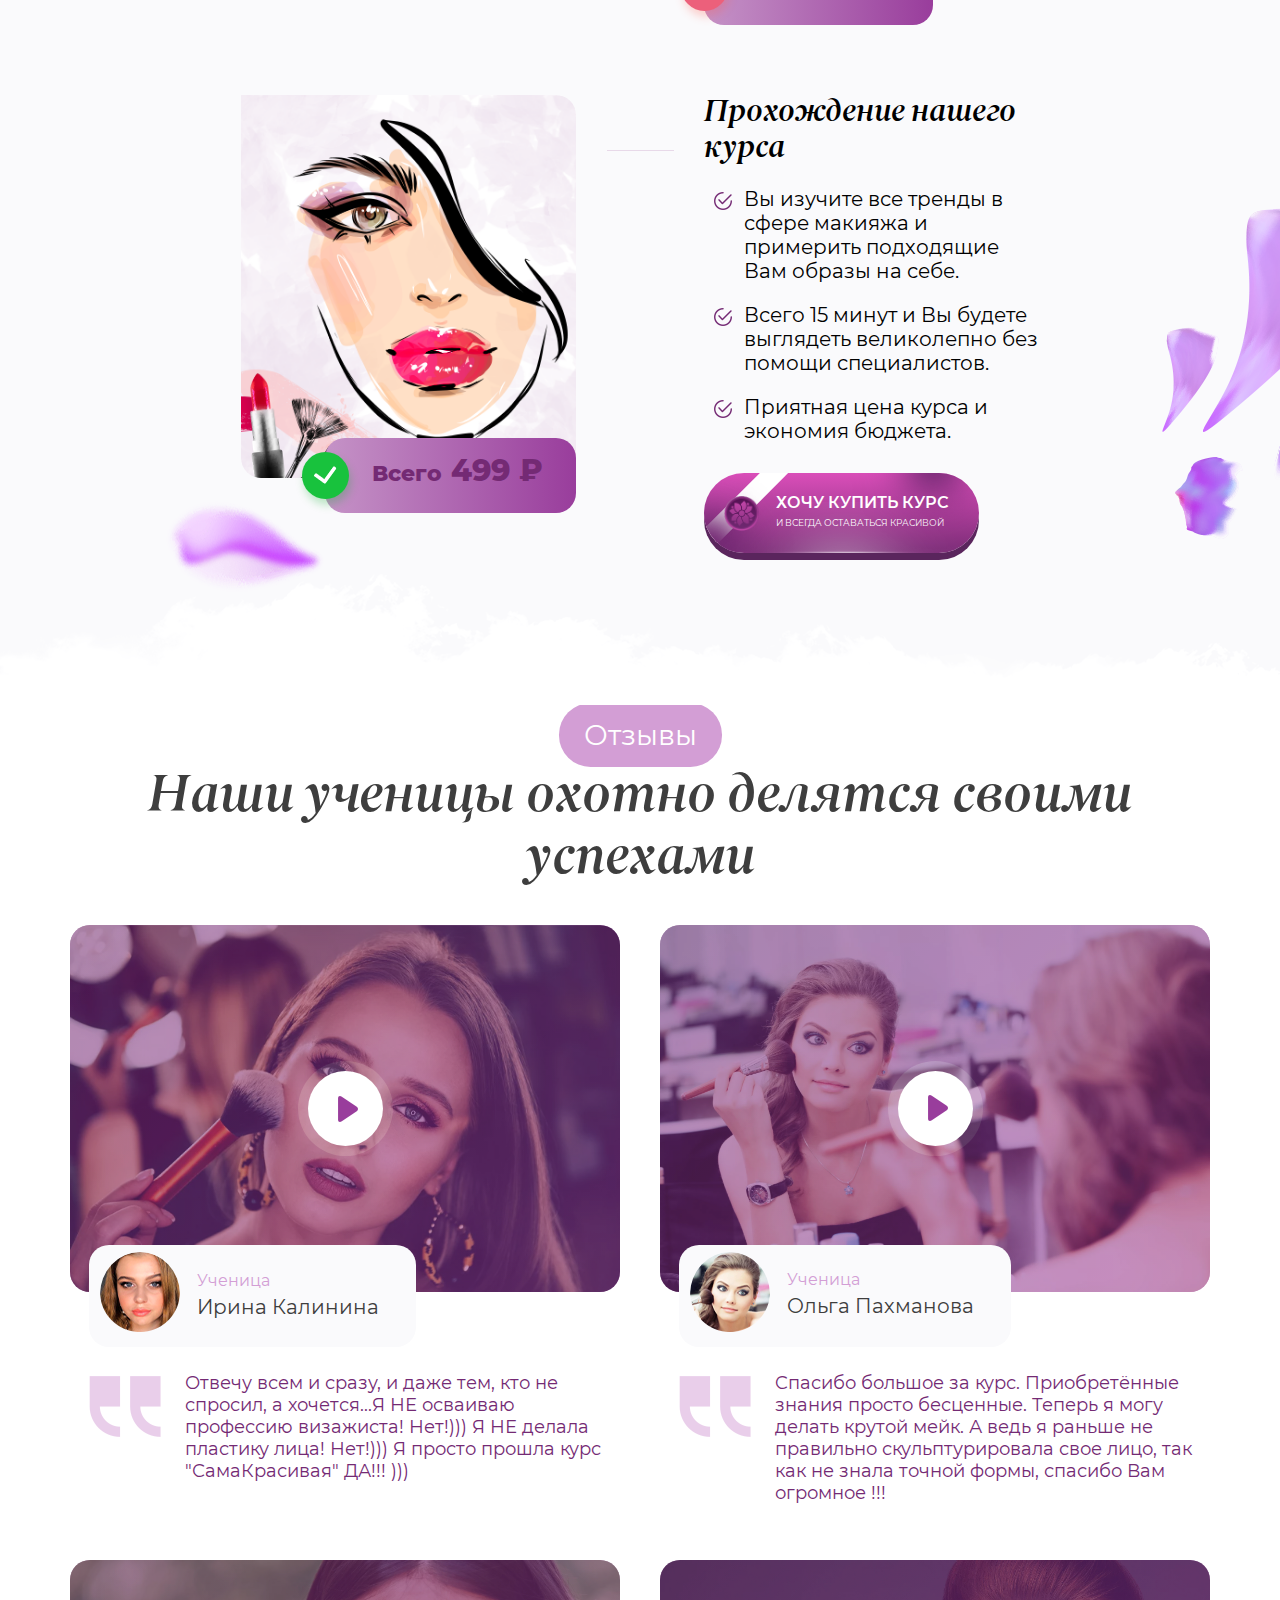
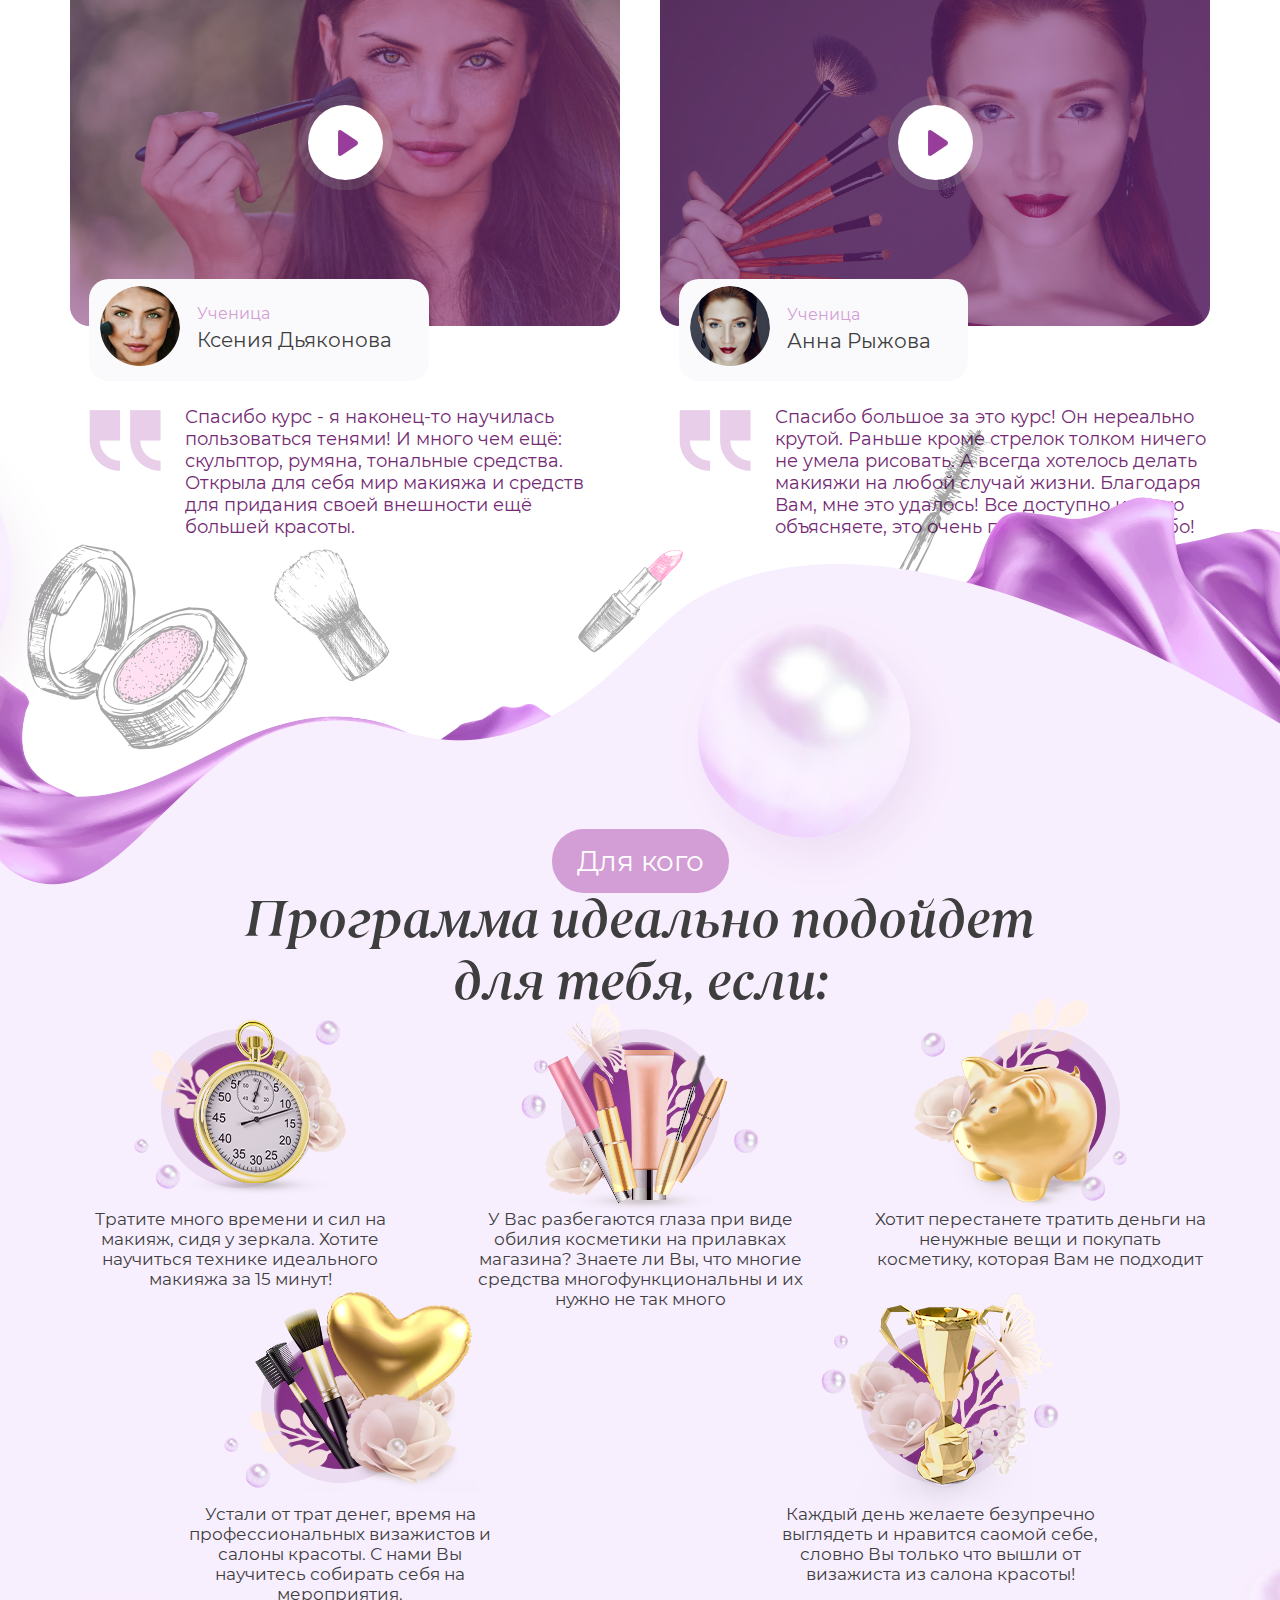
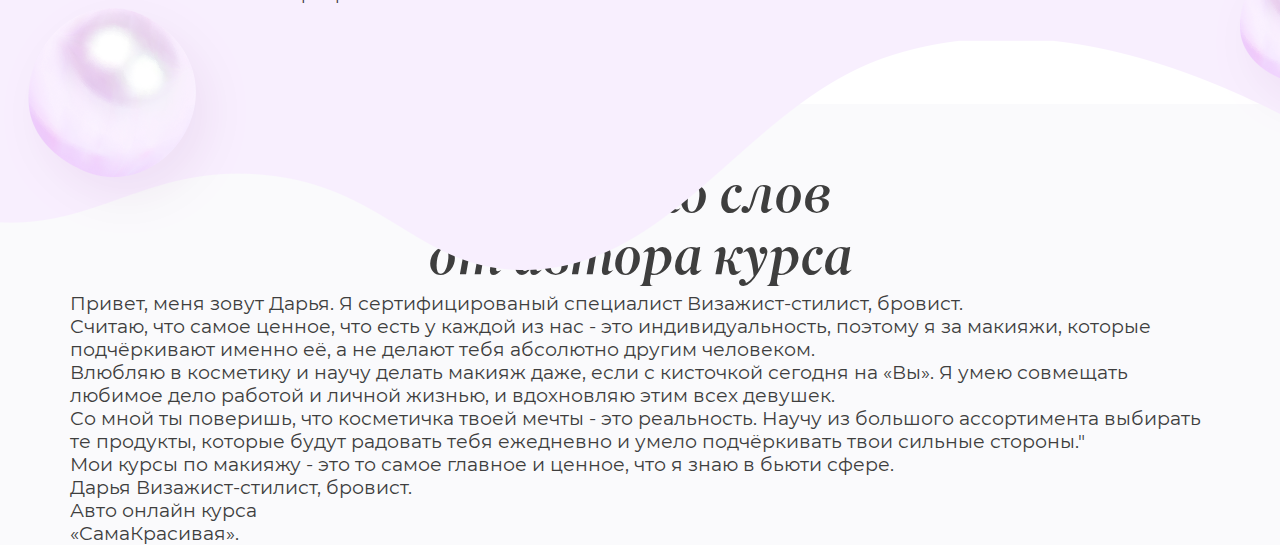
==== commit 9e76a584: "2" ====
--- a/index.html
+++ b/index.html
@@ -591,9 +591,9 @@
                     <div class="rev__card-wrap">
                         <div class="rev__card">
                             <div class="rev__top">
-                                <div class="rev__img">
-                                    <img src="img/rev1.png" alt="">
-                                </div>
+                                <a href="#" class="rev__img">
+                                    <img src="img/rev1.jpg" alt="">
+                                </a>
                                 <div class="rev__pep">
                                     <div class="result__bot-foto">
                                         <img src="img/rev1-ava.png" alt="">
@@ -617,9 +617,9 @@
                     <div class="rev__card-wrap">
                         <div class="rev__card">
                             <div class="rev__top">
-                                <div class="rev__img">
-                                    <img src="img/rev2.png" alt="">
-                                </div>
+                                <a href="#" class="rev__img">
+                                    <img src="img/rev2.jpg" alt="">
+                                </a>
                                 <div class="rev__pep">
                                     <div class="result__bot-foto">
                                         <img src="img/rev2-av.png" alt="">
@@ -642,9 +642,9 @@
                     <div class="rev__card-wrap">
                         <div class="rev__card">
                             <div class="rev__top">
-                                <div class="rev__img">
-                                    <img src="img/rev3.png" alt="">
-                                </div>
+                                <a href="#" class="rev__img">
+                                    <img src="img/rev3.jpg" alt="">
+                                </a>
                                 <div class="rev__pep">
                                     <div class="result__bot-foto">
                                         <img src="img/rev3-av.png" alt="">
@@ -667,9 +667,9 @@
                     <div class="rev__card-wrap">
                         <div class="rev__card">
                             <div class="rev__top">
-                                <div class="rev__img">
-                                    <img src="img/rev4.png" alt="">
-                                </div>
+                                <a href="#" class="rev__img">
+                                    <img src="img/rev4.jpg" alt="">
+                                </a>
                                 <div class="rev__pep">
                                     <div class="result__bot-foto">
                                         <img src="img/rev4-av.png" alt="">
@@ -684,8 +684,120 @@
                             </div>
                             <div class="rev__info">
                                 <p>
-                                    Спасибо большое за это курс! Он нереаььно крутой. Раньше кроме стрелок толком ничего не умела рисовать. А всегда хотелось делать макияжи на любой случай жизни. Благодаря Вам, мне это удалось! Все доступно и легко объясняете, это очень порадовало. Спасибо!
-                                </p>
+                                    Спасибо большое за это курс! Он нереально крутой. Раньше кроме стрелок толком ничего не умела рисовать. А всегда хотелось делать макияжи на любой случай жизни. Благодаря Вам, мне это удалось! Все доступно и легко объясняете, это очень порадовало. Спасибо!
+                                </p>
+                            </div>
+                        </div>
+                    </div>
+                </div>
+            </div>
+        </section>
+        <section class="who">
+            <div class="container">
+                <div class="who__help">
+                    <div class="center">
+                        <div class="title__prev">
+                            Для кого
+                        </div>
+                    </div>
+                    <h2 class="title-l">
+                        Программа идеально подойдет <br> для тебя, если:
+                    </h2>
+                    <div class="who__wrap">
+                        <div class="who__card-wrap">
+                            <div class="who__card">
+                                <div class="who__card-img prog__card-img">
+                                    <div class="prog__card-img-shad"></div>
+                                    <img src="img/who1.png" alt="">
+                                </div>
+                                <p>
+                                    Тратите много времени и сил на макияж, сидя у зеркала. Хотите научиться технике идеального макияжа за 15 минут!
+                                </p>
+                            </div>
+                        </div>
+                        <div class="who__card-wrap">
+                            <div class="who__card">
+                                <div class="who__card-img prog__card-img">
+                                    <div class="prog__card-img-shad"></div>
+                                    <img src="img/who2.png" alt="">
+                                </div>
+                                <p>
+                                    У Вас разбегаются глаза при виде обилия косметики на прилавках магазина? Знаете ли Вы, что многие средства многофункциональны и их нужно не так много
+                                </p>
+                            </div>
+                        </div>
+                        <div class="who__card-wrap">
+                            <div class="who__card">
+                                <div class="who__card-img prog__card-img">
+                                    <div class="prog__card-img-shad"></div>
+                                    <img src="img/who3.png" alt="">
+                                </div>
+                                <p>
+                                    Хотит перестанете тратить деньги на ненужные вещи и покупать косметику, которая Вам не подходит
+                                </p>
+                            </div>
+                        </div>
+                        <div class="who__card-wrap">
+                            <div class="who__card">
+                                <div class="who__card-img prog__card-img">
+                                    <div class="prog__card-img-shad"></div>
+                                    <img src="img/who4.png" alt="">
+                                </div>
+                                <p>
+                                    Устали от трат денег, время на профессиональных  визажистов и салоны красоты. С нами  Вы научитесь собирать себя на мероприятия.
+                                </p>
+                            </div>
+                        </div>
+                        <div class="who__card-wrap">
+                            <div class="who__card">
+                                <div class="who__card-img prog__card-img">
+                                    <div class="prog__card-img-shad"></div>
+                                    <img src="img/who5.png" alt="">
+                                </div>
+                                <p>
+                                    Каждый день желаете безупречно выглядеть и нравится саомой себе, словно Вы только что вышли от визажиста из салона красоты!
+                                </p>
+                            </div>
+                        </div>
+                    </div>
+                </div>
+            </div>
+        </section>
+        <section class="author">
+            <div class="container">
+                <div class="author__help">
+                    <div class="title__prev">
+                        Об авторе
+                    </div>
+                    <h2 class="title-l author__title">
+                        Несколько слов <br>от автора курса
+                    </h2>
+                    <div class="author__wrap">
+                        <div class="author__left">
+                            <p>
+                                Привет, меня зовут Дарья. Я сертифицированый специалист Визажист-стилист, бровист.
+                            </p>
+                            <p>
+                                Считаю, что самое ценное, что есть у каждой из нас - это индивидуальность, поэтому я за макияжи, которые подчёркивают именно её, а не делают тебя абсолютно другим человеком.
+                            </p>
+                            <p>
+                                Влюбляю в косметику и научу делать макияж даже, если с кисточкой сегодня на «Вы». Я умею совмещать любимое дело работой и личной жизнью, и вдохновляю этим всех девушек. 
+                            </p>
+                            <p>
+                                Со мной ты поверишь, что косметичка твоей мечты - это реальность. Научу из большого ассортимента выбирать те продукты, которые будут радовать тебя ежедневно и умело подчёркивать твои сильные стороны."
+                            </p>
+                            <p>
+                                Мои курсы по макияжу - это то самое главное и ценное, что я знаю в бьюти сфере.
+                            </p>
+                        </div>
+                        <div class="author__right">
+                            <div class="author__card">
+                                <span>
+                                    Дарья
+                                </span>
+                                Визажист-стилист, бровист. <br>
+Авто онлайн курса <br>
+«СамаКрасивая».
                             </div>
                         </div>
                     </div>
--- a/css/main.css
+++ b/css/main.css
@@ -734,6 +734,7 @@
             border-radius: 50%;
     overflow: hidden;
     height: 100%;
+    width: 100%;
 }
 .prog__card-img-shad:before,
 .prog__card-img-shad:after {
@@ -1460,7 +1461,7 @@
 
 .price {
     position: relative;
-    padding: 75px 0 80px;
+    padding: 75px 0 145px;
 }
 .price::before {
     position: absolute;
@@ -1481,7 +1482,7 @@
     display: block;
     width: 385px;
     height: 982px;
-    top: 855px;
+    top: 744px;
     left: -130px;
     background: url('../img/lep-l.png') no-repeat 0 0 / cover;
     -webkit-animation-name: lep1;
@@ -1757,4 +1758,219 @@
 .price__card .btn__help::after {
     width: 273px;
     height: 54px;
+}
+
+/* ---rev--- */
+.rev {
+    background: #fff;
+    position: relative;
+    padding-bottom: 30px;
+}
+.rev::before {
+    content: '';
+    display: block;
+    position: absolute;
+    top: -130px;
+    left: 0;
+    width: 100%;
+    height: 132px;
+    background: url('../img/clouds.png') no-repeat 0 0 / cover;
+}
+.rev .title-l {
+    margin-bottom: 34px;
+}
+.rev__wrap {
+    display: -webkit-box;
+    display: -webkit-flex;
+    display: -moz-box;
+    display: -ms-flexbox;
+    display: flex;
+    -webkit-flex-wrap: wrap;
+        -ms-flex-wrap: wrap;
+            flex-wrap: wrap;
+    margin: -28px -20px;
+}
+.rev__card-wrap {
+    width: 50%;
+    padding: 28px 20px;
+}
+.rev__img {
+    -webkit-border-radius: 20px;
+       -moz-border-radius: 20px;
+            border-radius: 20px;
+    overflow: hidden;
+    display: block;
+    position: relative;
+    background: rgba(116,42,116,1);
+    background: -moz-linear-gradient(-45deg, rgba(116,42,116,1) 0%, rgba(153,61,156,1) 100%);
+    background: -webkit-gradient(left top, right bottom, color-stop(0%, rgba(116,42,116,1)), color-stop(100%, rgba(153,61,156,1)));
+    background: -webkit-linear-gradient(-45deg, rgba(116,42,116,1) 0%, rgba(153,61,156,1) 100%);
+    background: -o-linear-gradient(-45deg, rgba(116,42,116,1) 0%, rgba(153,61,156,1) 100%);
+    background: -webkit-linear-gradient(315deg, rgba(116,42,116,1) 0%, rgba(153,61,156,1) 100%);
+    background: -moz-linear-gradient(315deg, rgba(116,42,116,1) 0%, rgba(153,61,156,1) 100%);
+    background: -o-linear-gradient(315deg, rgba(116,42,116,1) 0%, rgba(153,61,156,1) 100%);
+    background: linear-gradient(135deg, rgba(116,42,116,1) 0%, rgba(153,61,156,1) 100%);
+    filter: progid:DXImageTransform.Microsoft.gradient( startColorstr='#742a74', endColorstr='#993d9c', GradientType=1 );
+}
+.rev__img:after,
+.rev__img::before {
+    position: absolute;
+    -webkit-border-radius: 50%;
+       -moz-border-radius: 50%;
+            border-radius: 50%;
+    content: '';
+    display: block;
+    top: 0;
+    right: 0;
+    bottom: 0;
+    left: 0;
+    margin: auto;
+}
+.rev__img:after {
+    -webkit-transition: all 3s linear;
+    -o-transition: all 3s linear;
+    -moz-transition: all 3s linear;
+    transition: all 3s linear;
+    width: 75px;
+    height: 75px;
+    background: #fff url('../img/playsec.png') no-repeat 55% center;
+}
+.rev__img:hover:after {
+    -webkit-transform: rotateZ(360deg);
+       -moz-transform: rotateZ(360deg);
+        -ms-transform: rotate(360deg);
+         -o-transform: rotateZ(360deg);
+            transform: rotateZ(360deg);
+}
+.rev__img::before {
+    width: 95px;
+    height: 95px;
+    background: rgba(255,255,255,0.2);
+}
+.rev__img img {
+    width: 100%;
+    height: 100%;
+    display: block;
+    opacity: 0.45;
+    -o-object-fit: cover;
+       object-fit: cover;
+}
+.rev__top {
+    position: relative;
+    margin-bottom: 80px;
+}
+.rev__pep {
+    position: absolute;
+    left: 19px;
+    bottom: -55px;
+    -webkit-border-radius: 20px;
+       -moz-border-radius: 20px;
+            border-radius: 20px;
+    background: #fafafc;
+    padding: 7px 37px 10px 11px;
+    display: -webkit-box;
+    display: -webkit-flex;
+    display: -moz-box;
+    display: -ms-flexbox;
+    display: flex;
+    -webkit-box-align: center;
+    -webkit-align-items: center;
+       -moz-box-align: center;
+        -ms-flex-align: center;
+            align-items: center;
+}
+.rev__info {
+    position: relative;
+    padding-left: 115px;
+}
+.rev__info::before {
+    content: '';
+    display: block;
+    position: absolute;
+    left: 19px;
+    top: 4px;
+    width: 72px;
+    height: 61px;
+    background: url('../img/quote.png') no-repeat 0 0 / cover;
+}
+.rev__info p {
+    font-size: 18px;
+    color: #742a74;
+}
+
+/* ---who--- */
+
+.who {
+    padding: 261px 0 100px;
+    position: relative;
+    background: #ffffff;
+}
+.who::before {
+    content: '';
+    display: block;
+    position: absolute;
+    top: -139px;
+    right: 0;
+    width: 1920px;
+    height: 1441px;
+    background: url('../img/who-bg.png') no-repeat 0 0 / cover;
+}
+.who .title-l {
+    margin-bottom: 25px;
+}
+.who__help {
+    position: relative;
+}
+.who__help::before {
+    content: '';
+    display: block;
+    position: absolute;
+    top: -435px;
+    left: -389px;
+    width: 1280px;
+    height: 500px;
+    z-index: 4;
+    background: url('../img/gem-t.png') no-repeat 0 0 / cover;
+}
+.who__help::after {
+    content: '';
+    display: block;
+    position: absolute;
+    bottom: -215px;
+    left: -66px;
+    width: 1406px;
+    height: 290px;
+    z-index: 4;
+    background: url('../img/gem-b.png') no-repeat 0 0 / cover;
+}
+.who__wrap {
+    display: -webkit-box;
+    display: -webkit-flex;
+    display: -moz-box;
+    display: -ms-flexbox;
+    display: flex;
+    position: relative;
+    z-index: 5;
+    margin: -14px -30px;
+    -webkit-flex-wrap: wrap;
+        -ms-flex-wrap: wrap;
+            flex-wrap: wrap;
+    -webkit-justify-content: space-around;
+        -ms-flex-pack: distribute;
+            justify-content: space-around;
+}
+.who__card-wrap {
+    width: 33%;
+    padding: 14px 30px;
+}
+.who__card-wrap:nth-child(3) img {
+    margin-right: 40px;
+}
+.who__card-wrap:nth-child(4) img {
+    margin-right: -22px;
+    margin-bottom: 22px;
+}
+.who__card p {
+    text-align: center;
+    font-size: 17px;
 }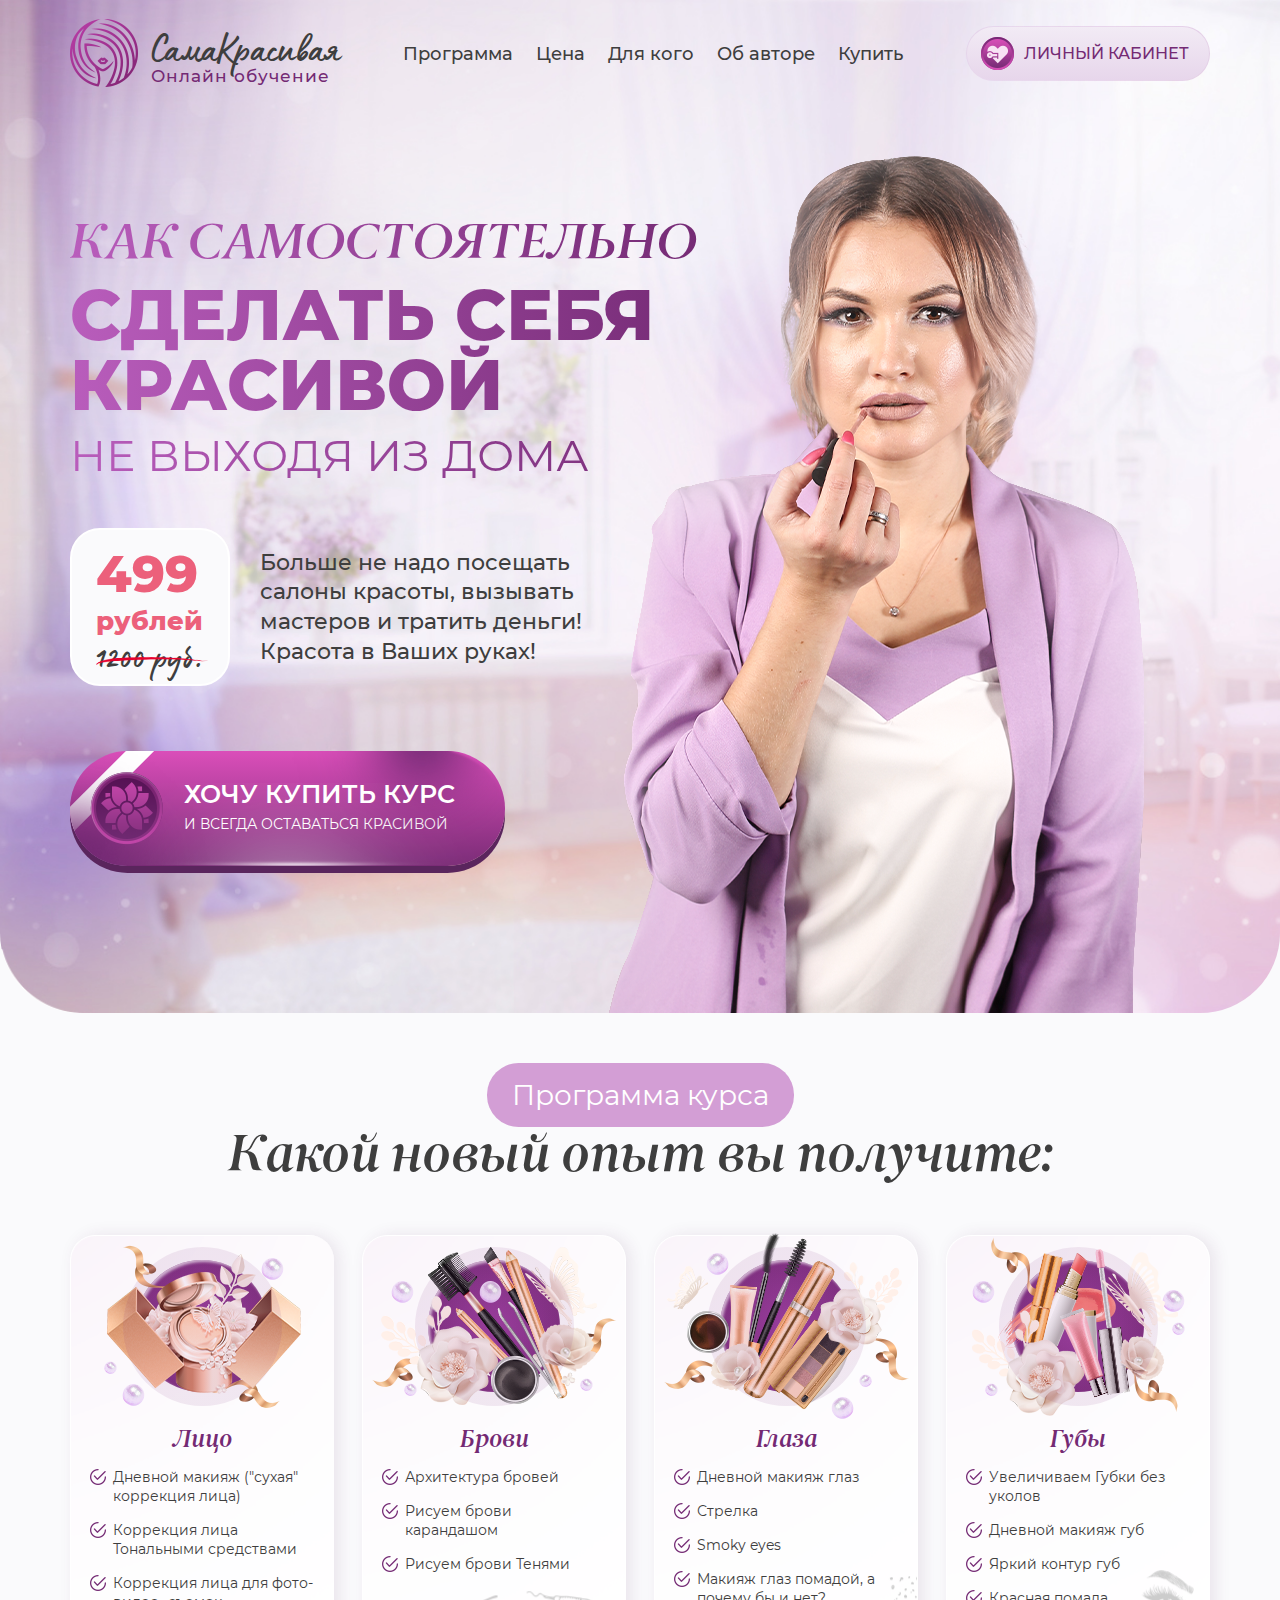
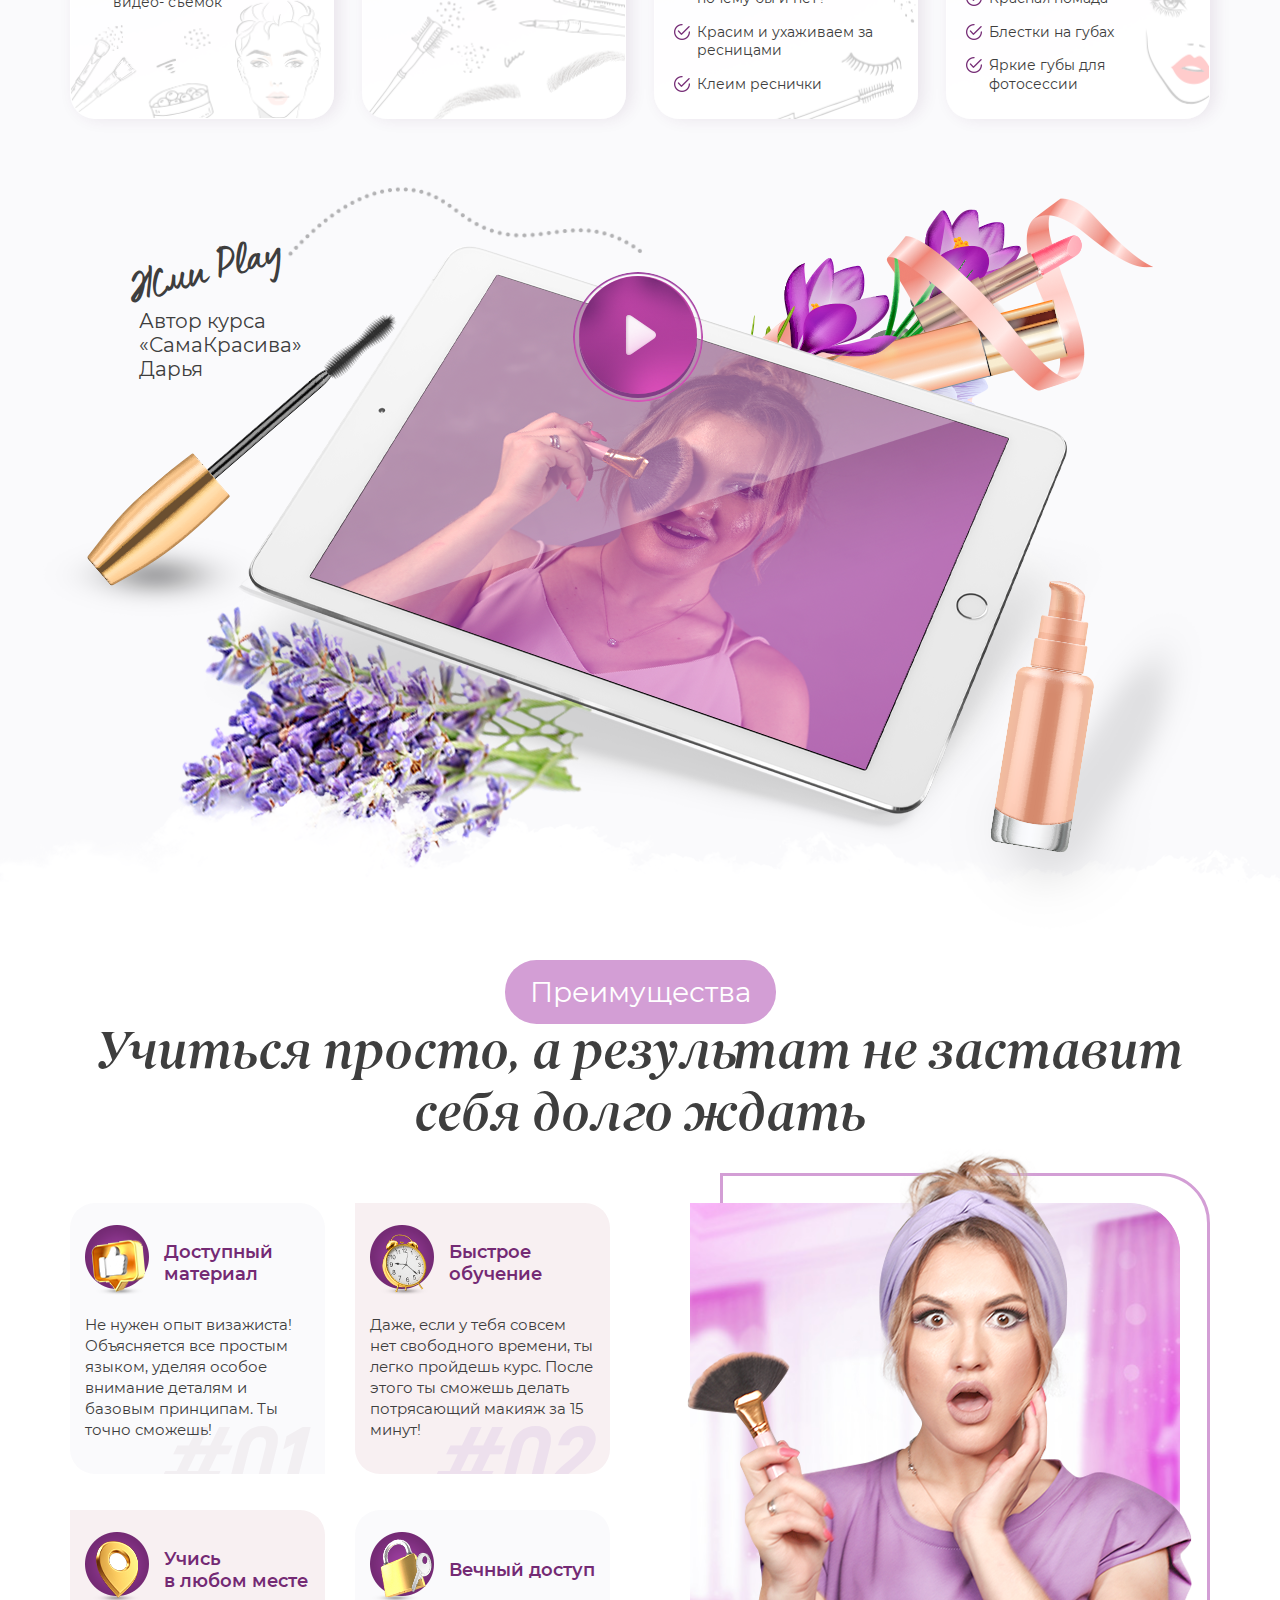
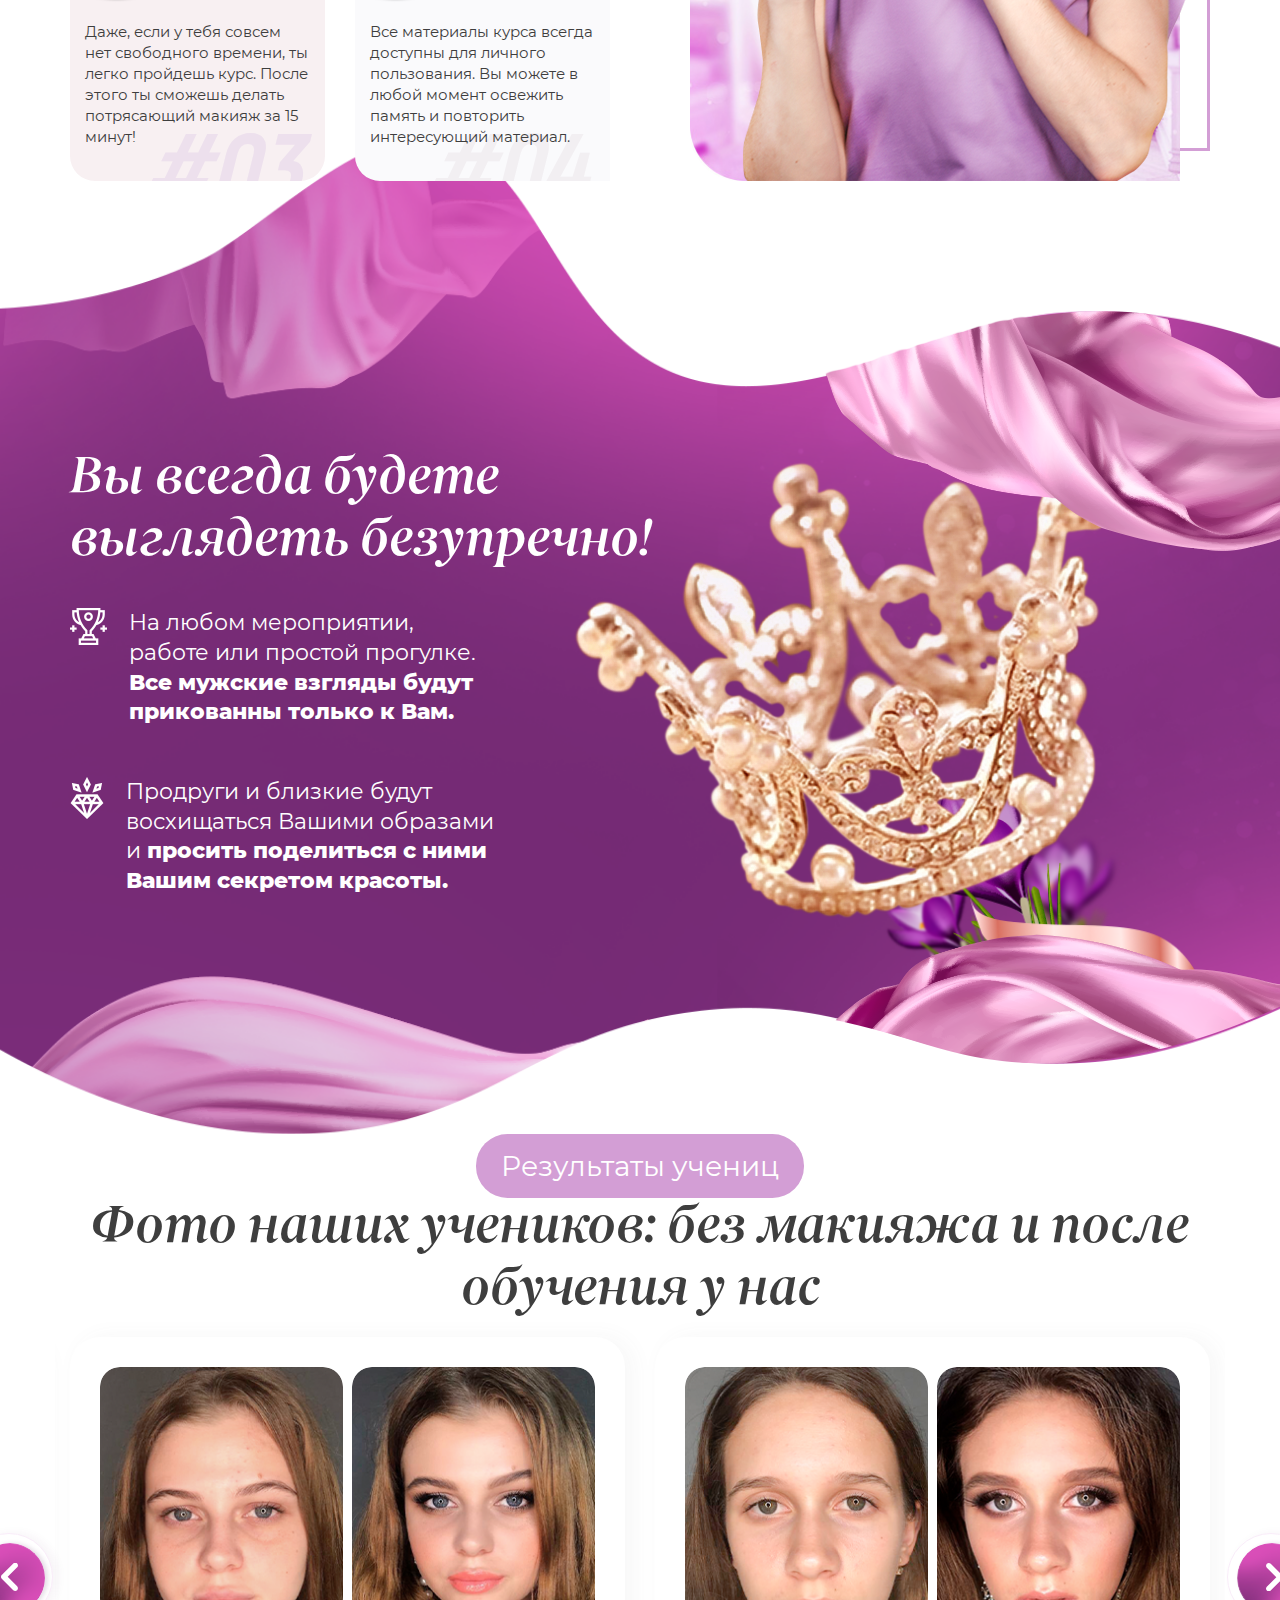
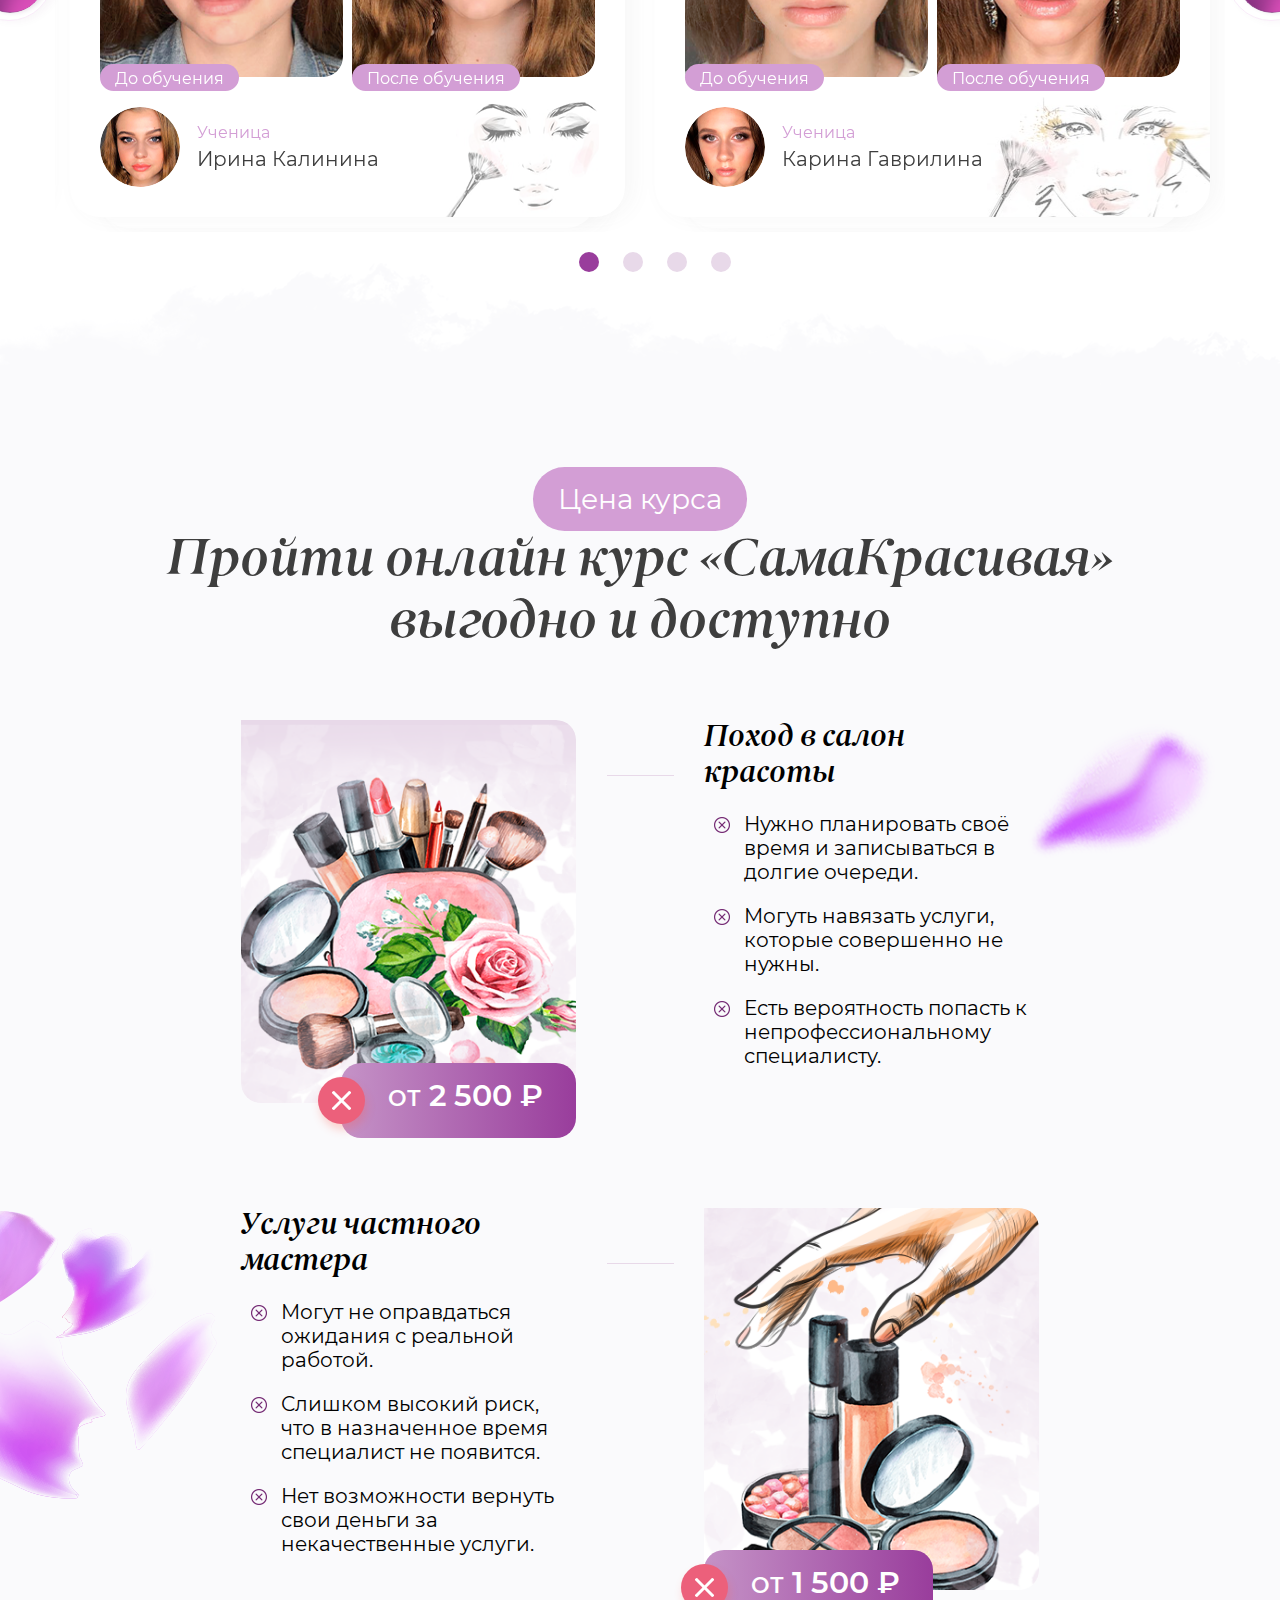
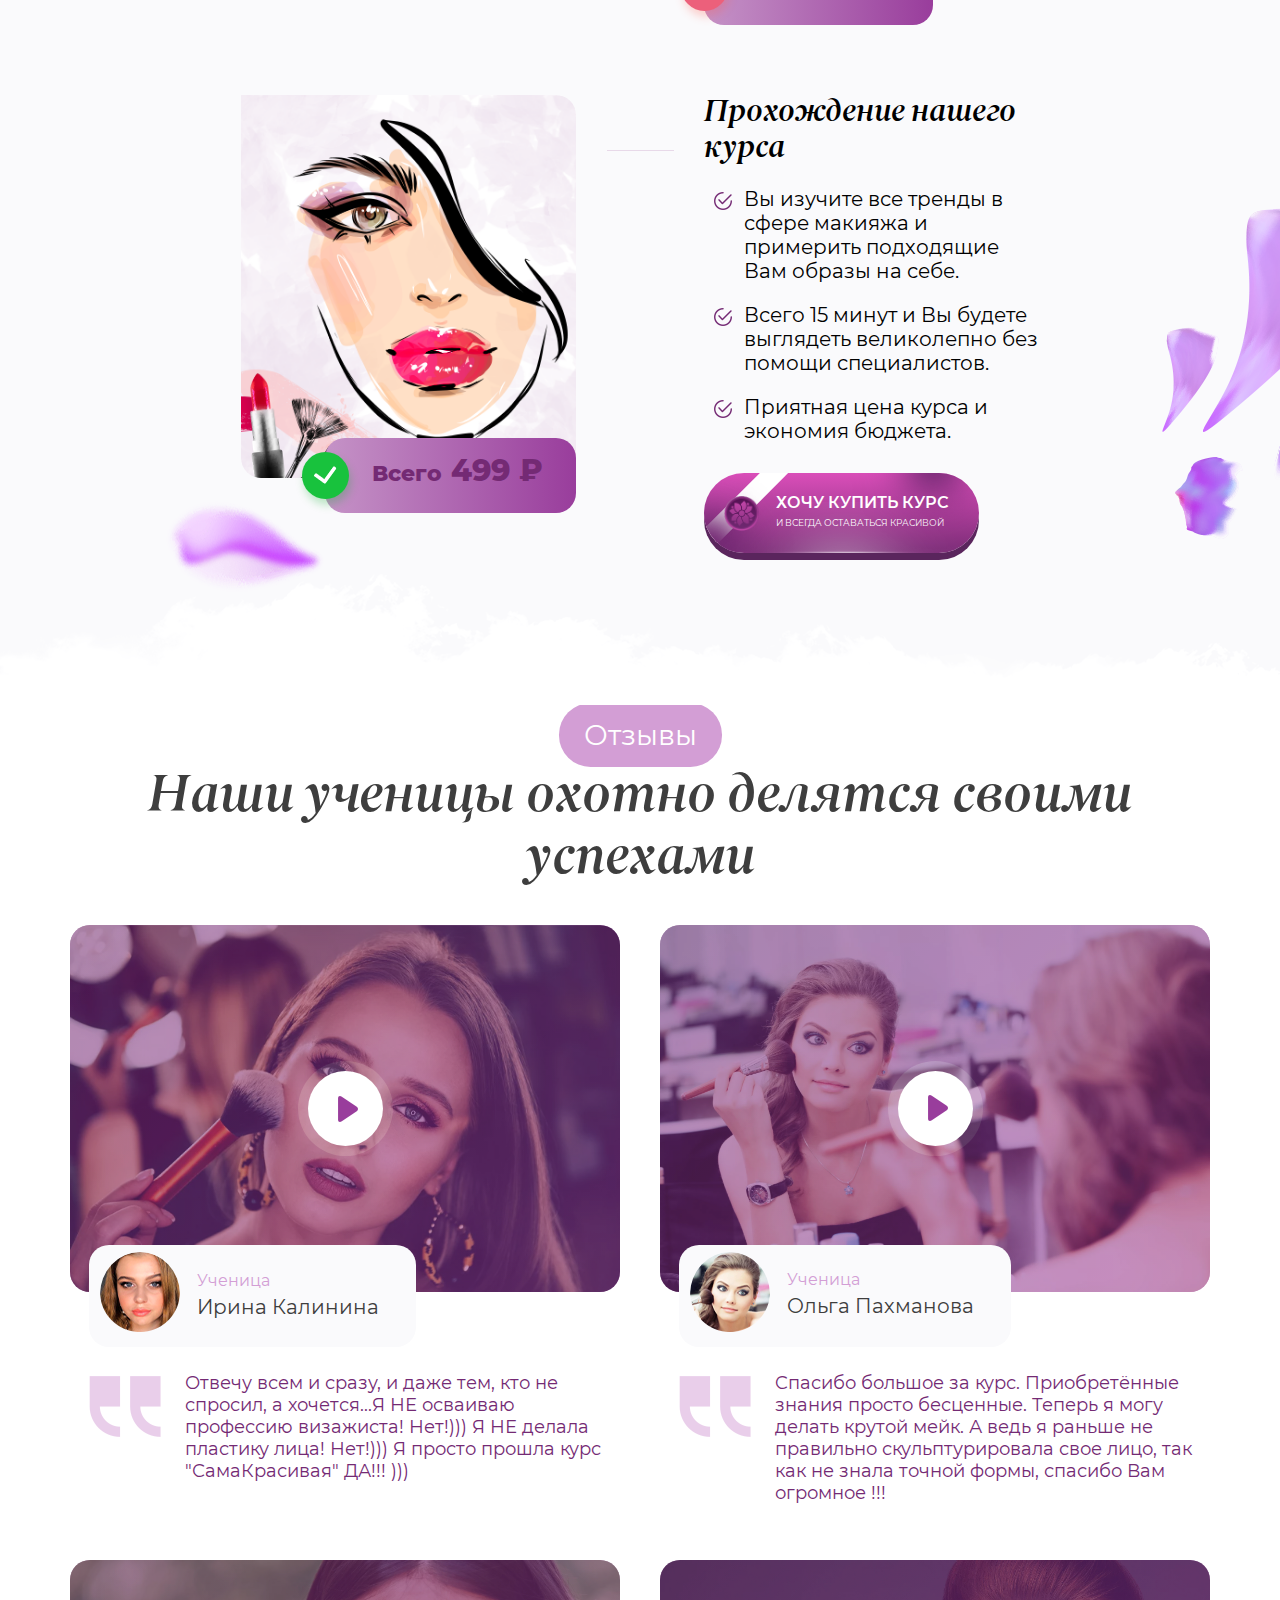
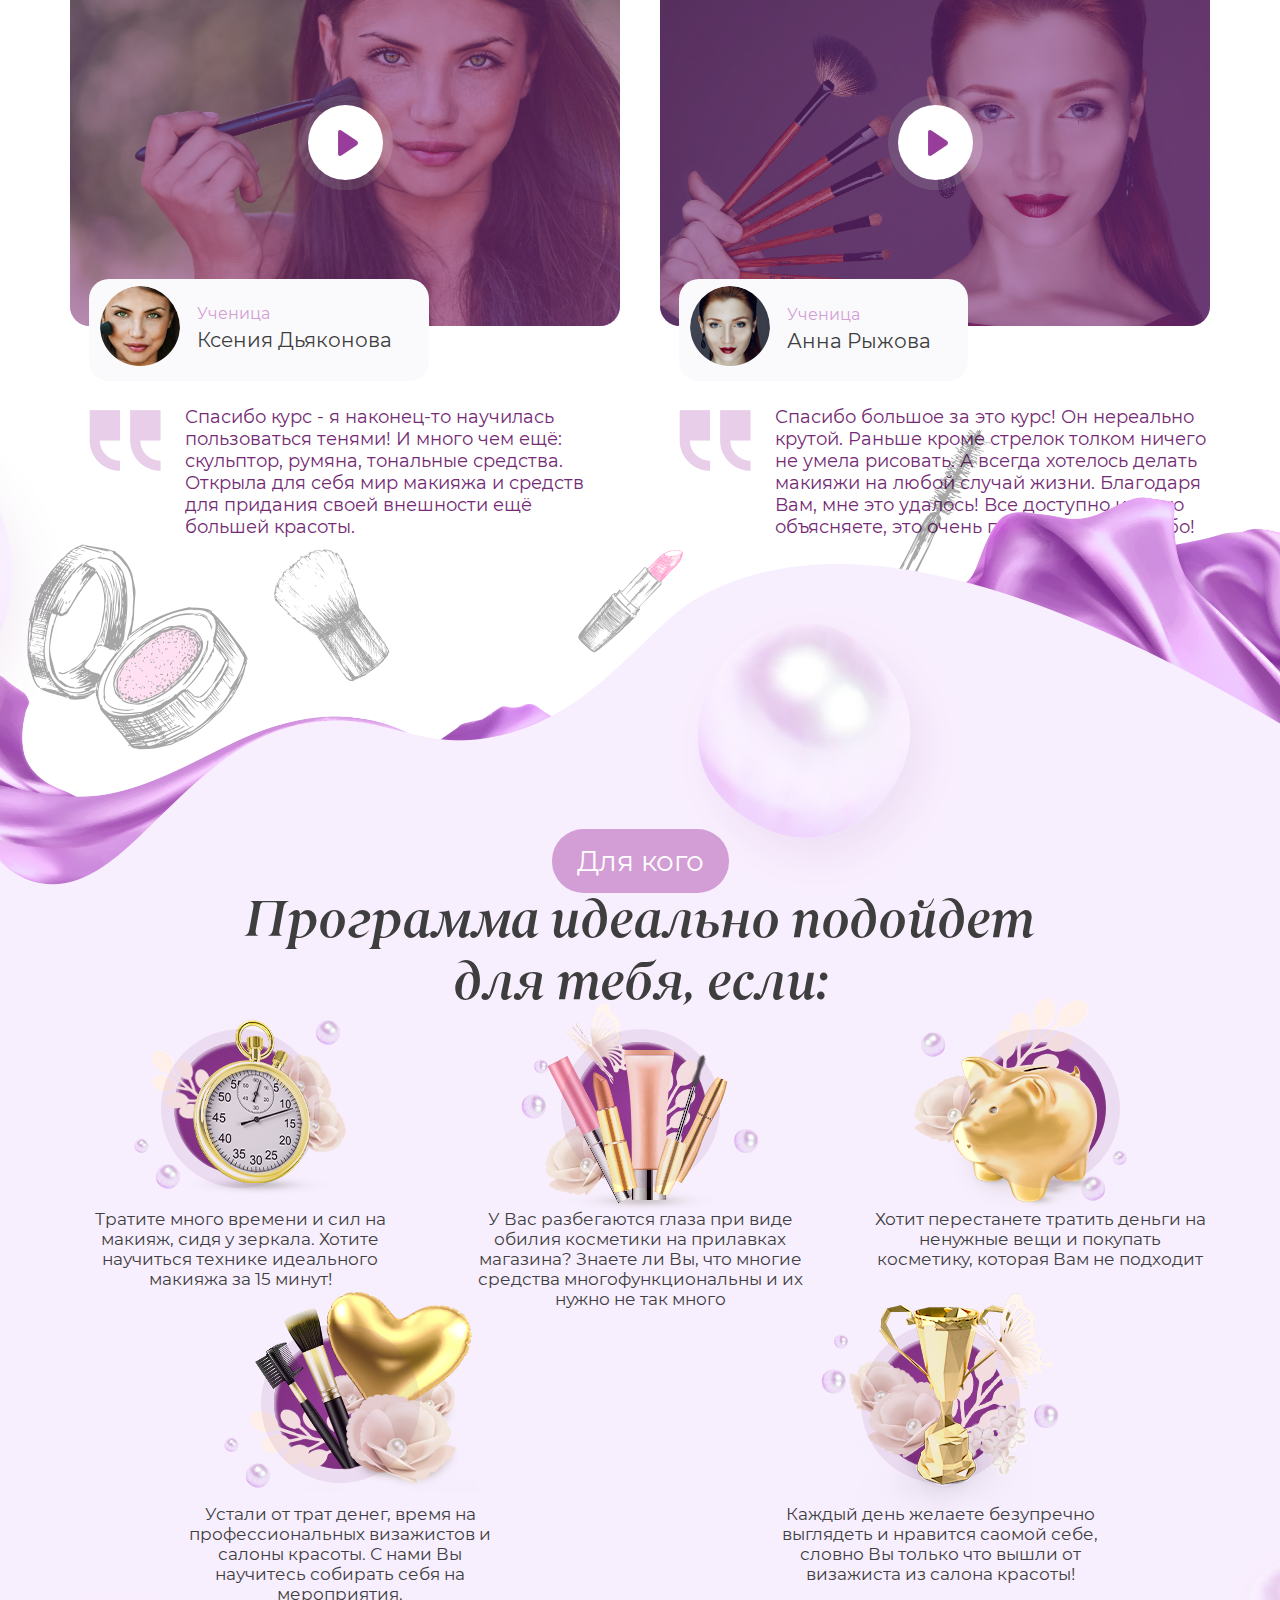
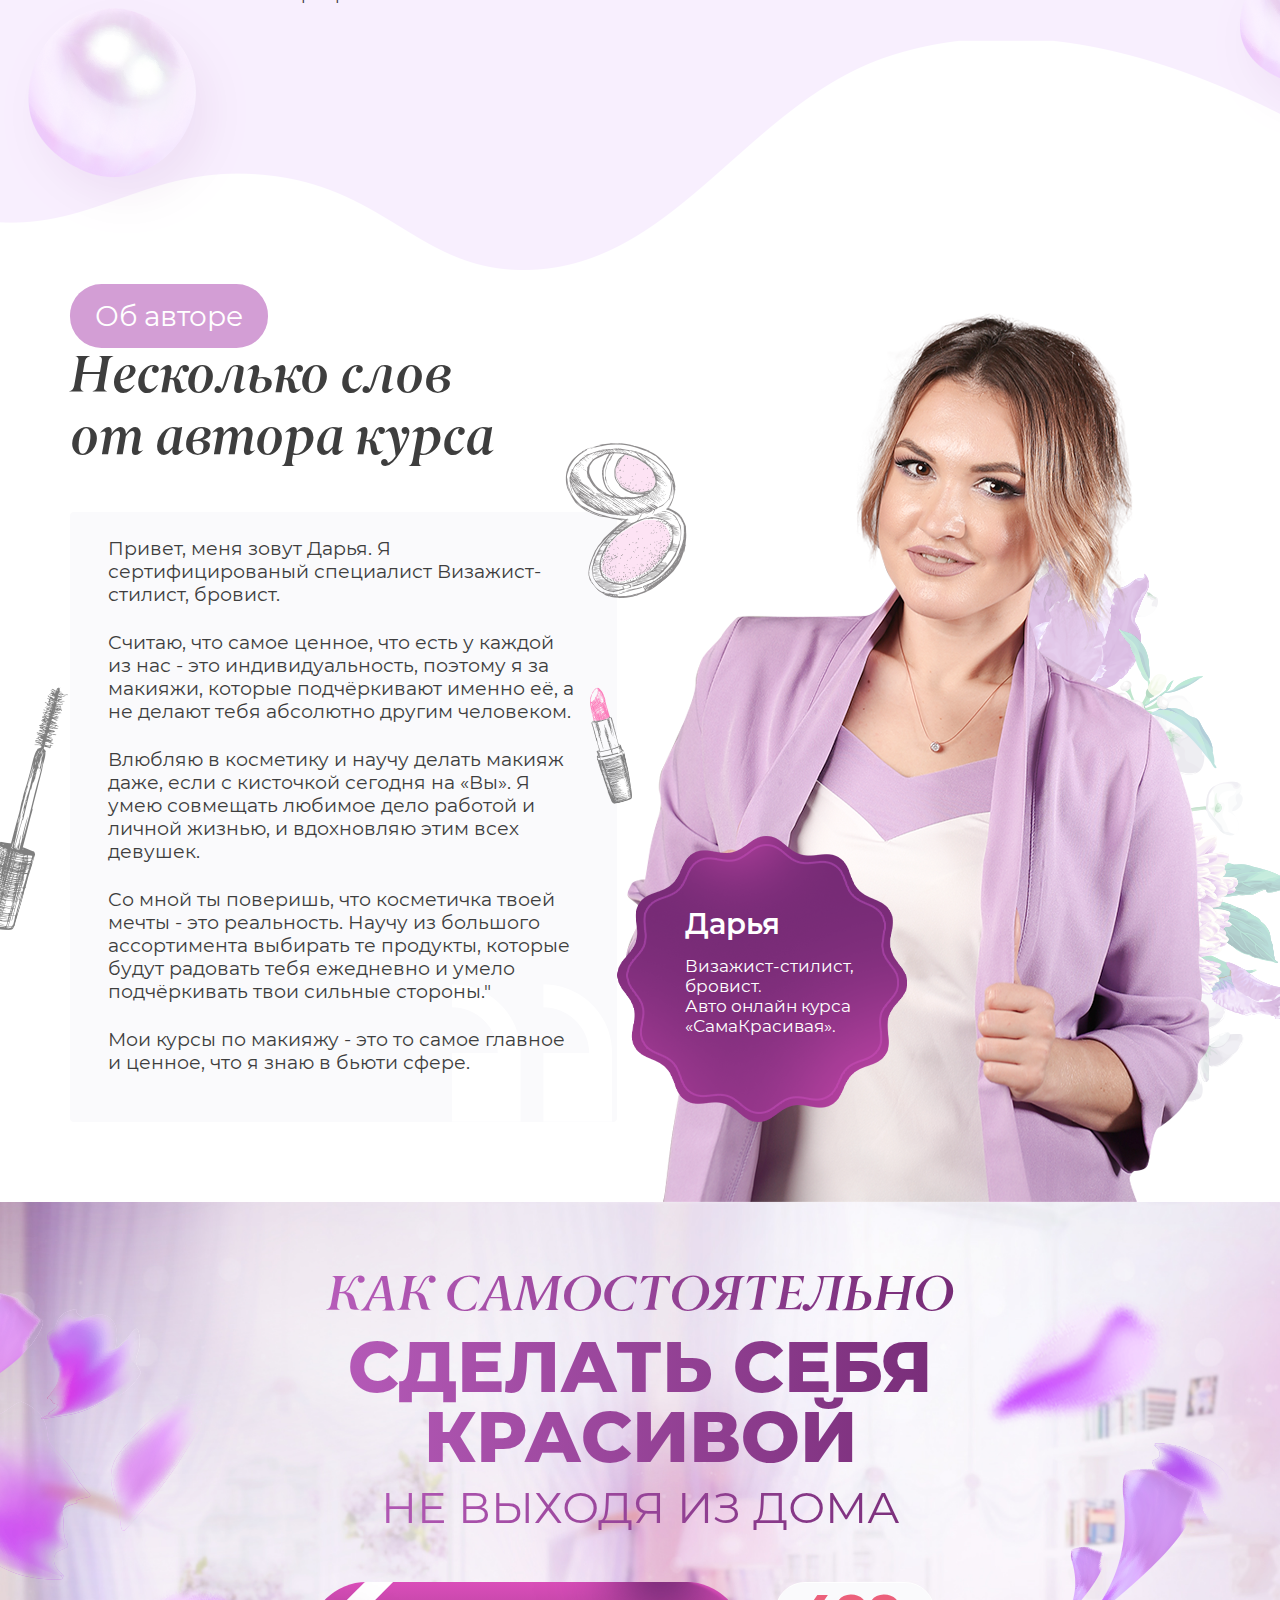
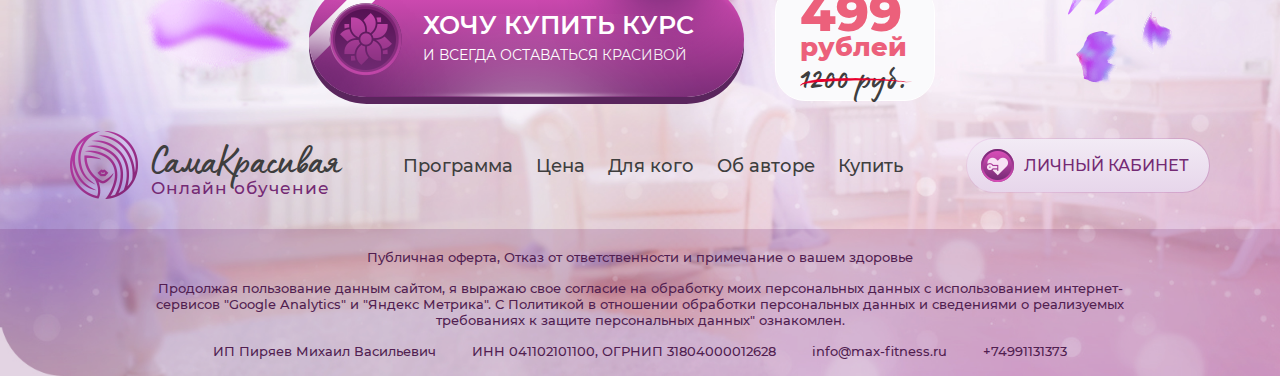
==== commit bbebd444: "index page" ====
--- a/index.html
+++ b/index.html
@@ -774,21 +774,23 @@
                     </h2>
                     <div class="author__wrap">
                         <div class="author__left">
-                            <p>
-                                Привет, меня зовут Дарья. Я сертифицированый специалист Визажист-стилист, бровист.
-                            </p>
-                            <p>
-                                Считаю, что самое ценное, что есть у каждой из нас - это индивидуальность, поэтому я за макияжи, которые подчёркивают именно её, а не делают тебя абсолютно другим человеком.
-                            </p>
-                            <p>
-                                Влюбляю в косметику и научу делать макияж даже, если с кисточкой сегодня на «Вы». Я умею совмещать любимое дело работой и личной жизнью, и вдохновляю этим всех девушек. 
-                            </p>
-                            <p>
-                                Со мной ты поверишь, что косметичка твоей мечты - это реальность. Научу из большого ассортимента выбирать те продукты, которые будут радовать тебя ежедневно и умело подчёркивать твои сильные стороны."
-                            </p>
-                            <p>
-                                Мои курсы по макияжу - это то самое главное и ценное, что я знаю в бьюти сфере.
-                            </p>
+                            <div class="author__text">
+                                <p>
+                                    Привет, меня зовут Дарья. Я сертифицированый специалист Визажист-стилист, бровист.
+                                </p>
+                                <p>
+                                    Считаю, что самое ценное, что есть у каждой из нас - это индивидуальность, поэтому я за макияжи, которые подчёркивают именно её, а не делают тебя абсолютно другим человеком.
+                                </p>
+                                <p>
+                                    Влюбляю в косметику и научу делать макияж даже, если с кисточкой сегодня на «Вы». Я умею совмещать любимое дело работой и личной жизнью, и вдохновляю этим всех девушек. 
+                                </p>
+                                <p>
+                                    Со мной ты поверишь, что косметичка твоей мечты - это реальность. Научу из большого ассортимента выбирать те продукты, которые будут радовать тебя ежедневно и умело подчёркивать твои сильные стороны."
+                                </p>
+                                <p>
+                                    Мои курсы по макияжу - это то самое главное и ценное, что я знаю в бьюти сфере.
+                                </p>
+                            </div>
                         </div>
                         <div class="author__right">
                             <div class="author__card">
@@ -796,8 +798,8 @@
                                     Дарья
                                 </span>
                                 Визажист-стилист, бровист. <br>
-Авто онлайн курса <br>
-«СамаКрасивая».
+                                Авто онлайн курса <br>
+                                «СамаКрасивая».
                             </div>
                         </div>
                     </div>
@@ -805,7 +807,108 @@
             </div>
         </section>
         <footer class="footer" id="footer">
-            
+            <div class="container">
+                <h2 class="title">
+                    <span class="title__top">
+                        Как самостоятельно
+                    </span>
+                    сделать себя
+                    красивой
+                    <span class="title__bot">
+                        не выходя из дома
+                    </span>
+                </h2>
+                <div class="foot__offer">
+                    <a href="#" class="btn">
+                        <span class="btn__help">
+                            <span class="btn__top">
+                                хочу купить курс
+                            </span>
+                            и всегда оставаться красивой
+                        </span>
+                    </a>
+                    <div class="main__price">
+                        <span class="main__price-new">
+                            <span>499</span> рублей
+                        </span>
+                        <span class="main__price-old">
+                            1200 руб.
+                        </span>
+                    </div>
+                </div>
+                <div class="header__wrap">
+                    <a href="#" class="header__logo">
+                        <img src="img/logo.png" alt="Logo">
+                        <span>
+                            СамаКрасивая
+                            <span class="logo__dop">Онлайн обучение</span>
+                        </span>
+                    </a>
+                    <nav class="header__nav" data-id="header__nav">
+                        <ul class="header__main-menu">
+                            <li class="menu-item" >
+                                <a href="#prog" >
+                                    Программа                  
+                                </a>
+                            </li>
+                            <li class="menu-item">
+                                <a href="#price" >
+                                    Цена
+                                </a>
+                            </li>
+                            <li class="menu-item">
+                                <a href="#foryou" >
+                                    Для кого
+                                </a>
+                            </li>
+                            <li class="menu-item">
+                                <a href="#about">
+                                    Об авторе
+                                </a>
+                            </li>
+                            <li class="menu-item">
+                                <a href="#buy">
+                                    Купить
+                                </a>
+                            </li>
+                        </ul>
+                    </nav>
+                    <a href="#" class="header__lk">
+                        <span class="lk__help">
+                            <img src="img/lk.png" alt="">    
+                            <span>Личный кабинет</span>
+                        </span>
+                    </a>
+                </div>
+
+            </div>
+            <div class="footer__f">
+                <div class="container">
+                    <div class="footer__bot">
+                        <p>
+                            Публичная оферта, Отказ от ответственности и примечание о вашем здоровье
+                        </p>
+                        <p>
+                            Продолжая пользование данным сайтом, я выражаю свое согласие на обработку моих персональных данных с использованием интернет-сервисов "Google Analytics" и "Яндекс Метрика". С Политикой в отношении обработки персональных данных и сведениями
+                            о реализуемых требованиях к защите персональных данных" ознакомлен.
+                        </p>
+                        <div class="footer__bot-wrap">
+                            <span>
+                                ИП Пиряев Михаил Васильевич       
+                            </span>
+                            <span>
+                                ИНН 041102101100, ОГРНИП 31804000012628       
+                            </span>
+                            <a href="mailto:info@max-fitness.ru">
+                                info@max-fitness.ru       
+                            </a>
+                            <a href="tel:+74991131373">
+                                +74991131373
+                            </a>
+                        </div>
+                    </div>
+                </div>
+            </div>
         </footer>
     </div>
 
--- a/css/main.css
+++ b/css/main.css
@@ -1973,4 +1973,241 @@
 .who__card p {
     text-align: center;
     font-size: 17px;
+}
+
+
+/* ---author--- */
+
+.author {
+    background: #fff;
+    padding: 180px 0 80px;
+}
+.author__help {
+    position: relative;
+}
+.author__help::after {
+    content: '';
+    display: block;
+    position: absolute;
+    width: 440px;
+    height: 578px;
+    top: 240px;
+    right: -100px;
+    z-index: 0;
+    background: url('../img/author-fl.png') no-repeat 0 0 / cover;
+}
+.author__title {
+    width: 40%;
+    text-align: left;
+    margin-bottom: 40px;
+
+}
+.author__wrap {
+    display: -webkit-box;
+    display: -webkit-flex;
+    display: -moz-box;
+    display: -ms-flexbox;
+    display: flex;
+    -webkit-box-pack: justify;
+    -webkit-justify-content: space-between;
+       -moz-box-pack: justify;
+        -ms-flex-pack: justify;
+            justify-content: space-between;
+}
+.author__left {
+    width: 48%;
+    position: relative;
+}
+.author__left::before {
+    content: '';
+    display: block;
+    position: absolute;
+    width: 92px;
+    height: 243px;
+    top: 175px;
+    left: -94px;
+    background: url('../img/author-text-l.png') no-repeat 0 0 / cover;
+}
+.author__left::after {
+    content: '';
+    display: block;
+    position: absolute;
+    width: 122px;
+    height: 362px;
+    top: -70px;
+    right: -70px;
+    z-index: 4;
+    background: url('../img/author-text-r.png') no-repeat 0 0 / cover;
+}
+.author__text {
+    -webkit-border-radius: 4px;
+       -moz-border-radius: 4px;
+            border-radius: 4px;
+    background: #fafafc;
+    padding: 25px 38px 48px;
+    position: relative;
+}
+.author__text::after {
+    content: '';
+    display: block;
+    position: absolute;
+    width: 160px;
+    height: 138px;
+    bottom: 0px;
+    right: 5px;
+    z-index: 1;
+    background: url('../img/quote-auth.png') no-repeat 0 0 / cover;
+}
+.author__left p {
+    position: relative;
+    z-index: 3;
+}
+.author__left p:not(:last-child) {
+    margin-bottom: 25px;
+}
+.author__right {
+    width: 52%;
+    position: relative;
+}
+.author__right::after {
+    content: '';
+    display: -webkit-box;
+    display: -webkit-flex;
+    display: -moz-box;
+    display: -ms-flexbox;
+    display: flex;
+    position: absolute;
+    width: 584px;
+    height: 889px;
+    bottom: -80px;
+    right: 0;
+    z-index: 1;
+    background: url('../img/author-w.png');
+}
+
+.author__card {
+    position: absolute;
+    bottom: 0;
+    left: 0;
+    width: 290px;
+    height: 286px;
+    z-index: 3;
+    font-size: 17px;
+    padding: 70px 43px 76px 68px;
+    color: #fff;
+    background: url('../img/author-bg.png') no-repeat 0 0 / cover;
+}
+.author__card span {
+    display: block;
+    margin-bottom: 15px;
+    font-weight: 600;
+    font-size: 29px;
+}
+
+/* ---footer--- */
+
+.footer {
+    padding-top: 60px;
+    background: url('../img/main-bg.jpg') no-repeat 0 0 / cover;
+}
+
+.footer .title {
+    text-align: center;
+    width: 60%;
+    margin: 0 auto 40px;
+    position: relative;
+}
+.footer .title::before,
+.footer .title:after {
+    content: '';
+    display: block;
+    position: absolute;
+}
+.footer .title::before {
+    width: 373px;
+    height: 385px;
+    top: 30px;
+    left: -373px;
+    background: url('../img/foot-l.png') no-repeat 0 0 / cover;
+}
+.footer .title:after {
+    width: 248px;
+    height: 393px;
+    top: 30px;
+    right: -248px;
+    background: url('../img/foot-r.png') no-repeat 0 0 / cover;
+}
+.foot__offer {
+    display: -webkit-box;
+    display: -webkit-flex;
+    display: -moz-box;
+    display: -ms-flexbox;
+    display: flex;
+    width: 58%;
+    margin: 0 auto 30px;
+    -webkit-box-align: start;
+    -webkit-align-items: flex-start;
+       -moz-box-align: start;
+        -ms-flex-align: start;
+            align-items: flex-start;
+}
+.foot__offer .btn {
+    margin-right: 31px;
+}
+.foot__offer .main__price {
+    background: #fafafc;
+    border: 1px solid #fff;
+}
+.foot__offer .main__price-new span {
+    line-height: 35px;
+}
+.foot__offer .main__price-old {
+    line-height: 31px;
+}
+
+.foot__offer .main__price-old:after {
+    top: 14px;
+}
+
+.footer .header__wrap {
+    margin-bottom: 30px;
+}
+
+.footer__bot {
+    padding: 20px 0 17px;
+    font-size: 13px;
+    font-weight: 500;
+    color: #511e51;
+}
+.footer__bot a {
+    font-size: 13px;
+    font-weight: 500;
+    color: #511e51;
+}
+.footer__bot p {
+    text-align: center;
+    width: 90%;
+    margin: 0 auto 15px;
+}
+.footer__bot-wrap {
+    display: -webkit-box;
+    display: -webkit-flex;
+    display: -moz-box;
+    display: -ms-flexbox;
+    display: flex;
+    width: 75%;
+    margin: 0 auto;
+    -webkit-box-align: center;
+    -webkit-align-items: center;
+       -moz-box-align: center;
+        -ms-flex-align: center;
+            align-items: center;
+    -webkit-box-pack: justify;
+    -webkit-justify-content: space-between;
+       -moz-box-pack: justify;
+        -ms-flex-pack: justify;
+            justify-content: space-between;
+}
+.footer__f {
+    background: rgba(116,42,116,0.2);
 }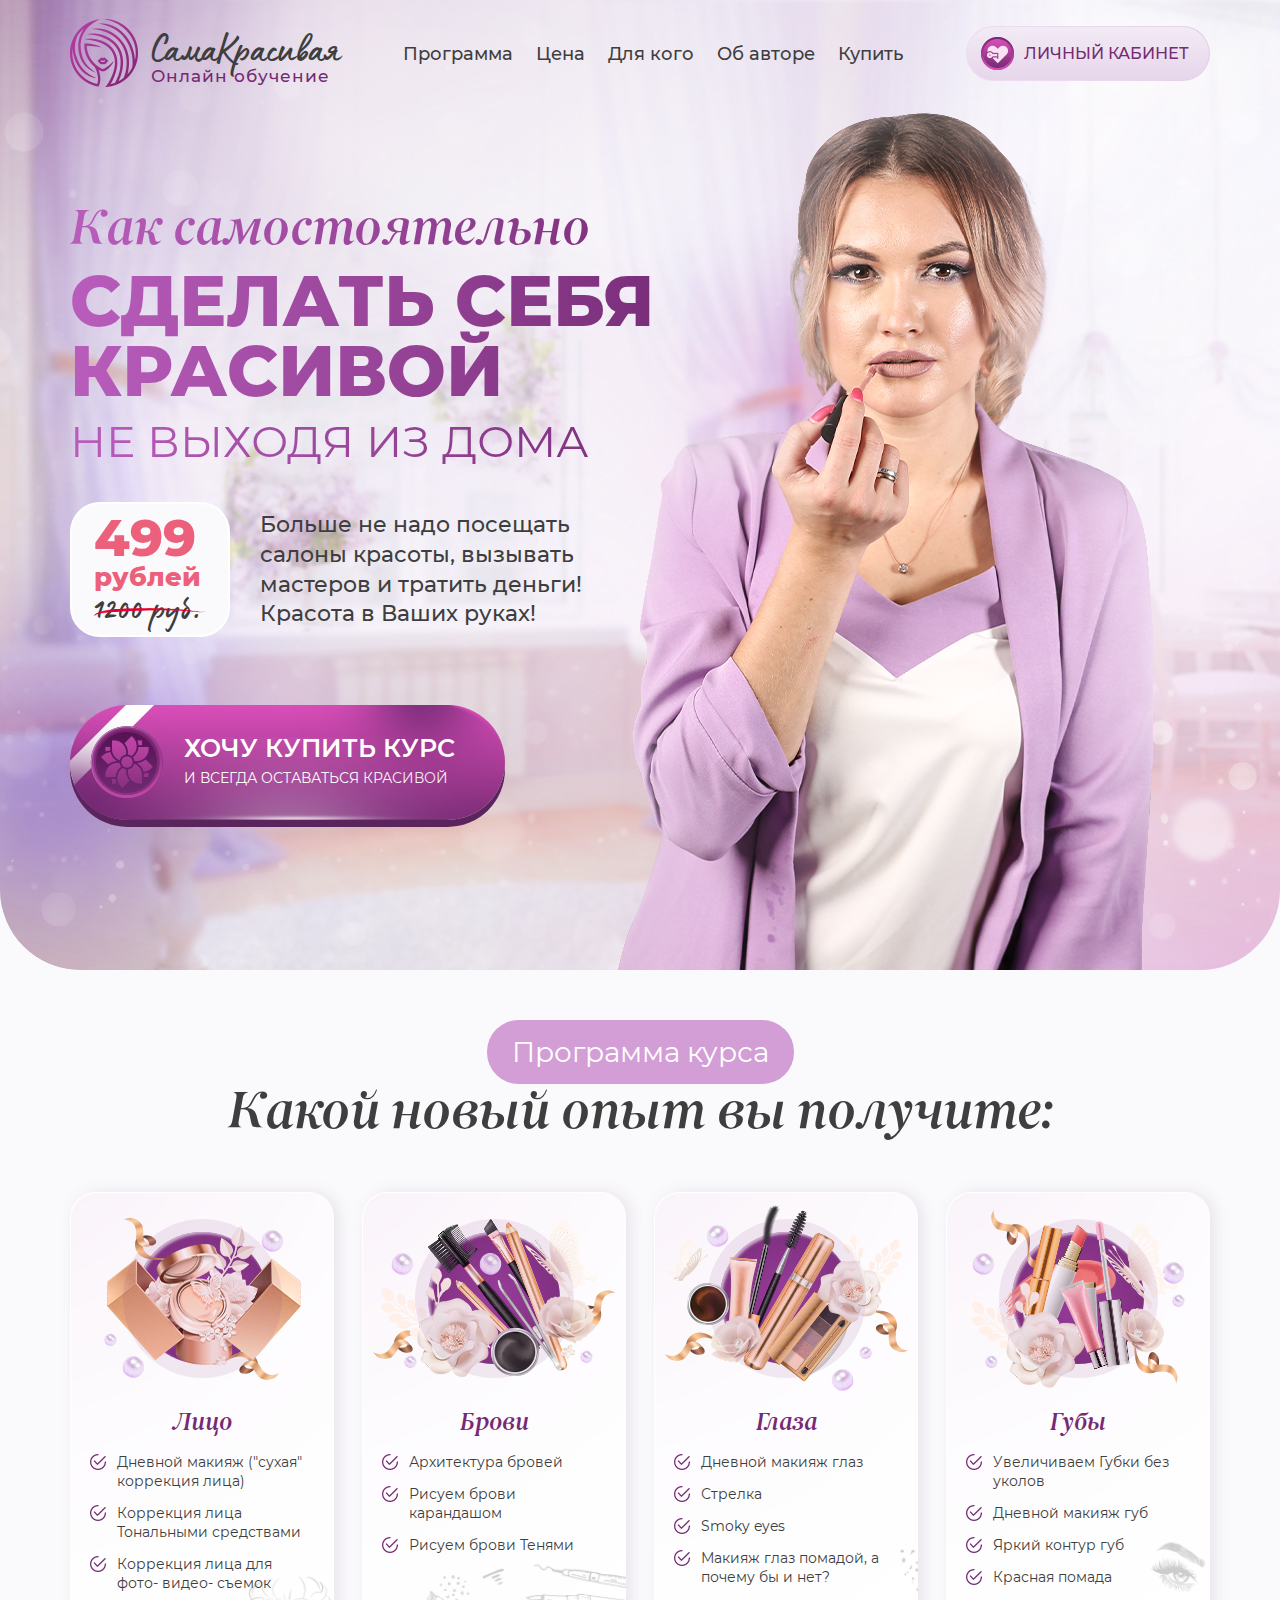
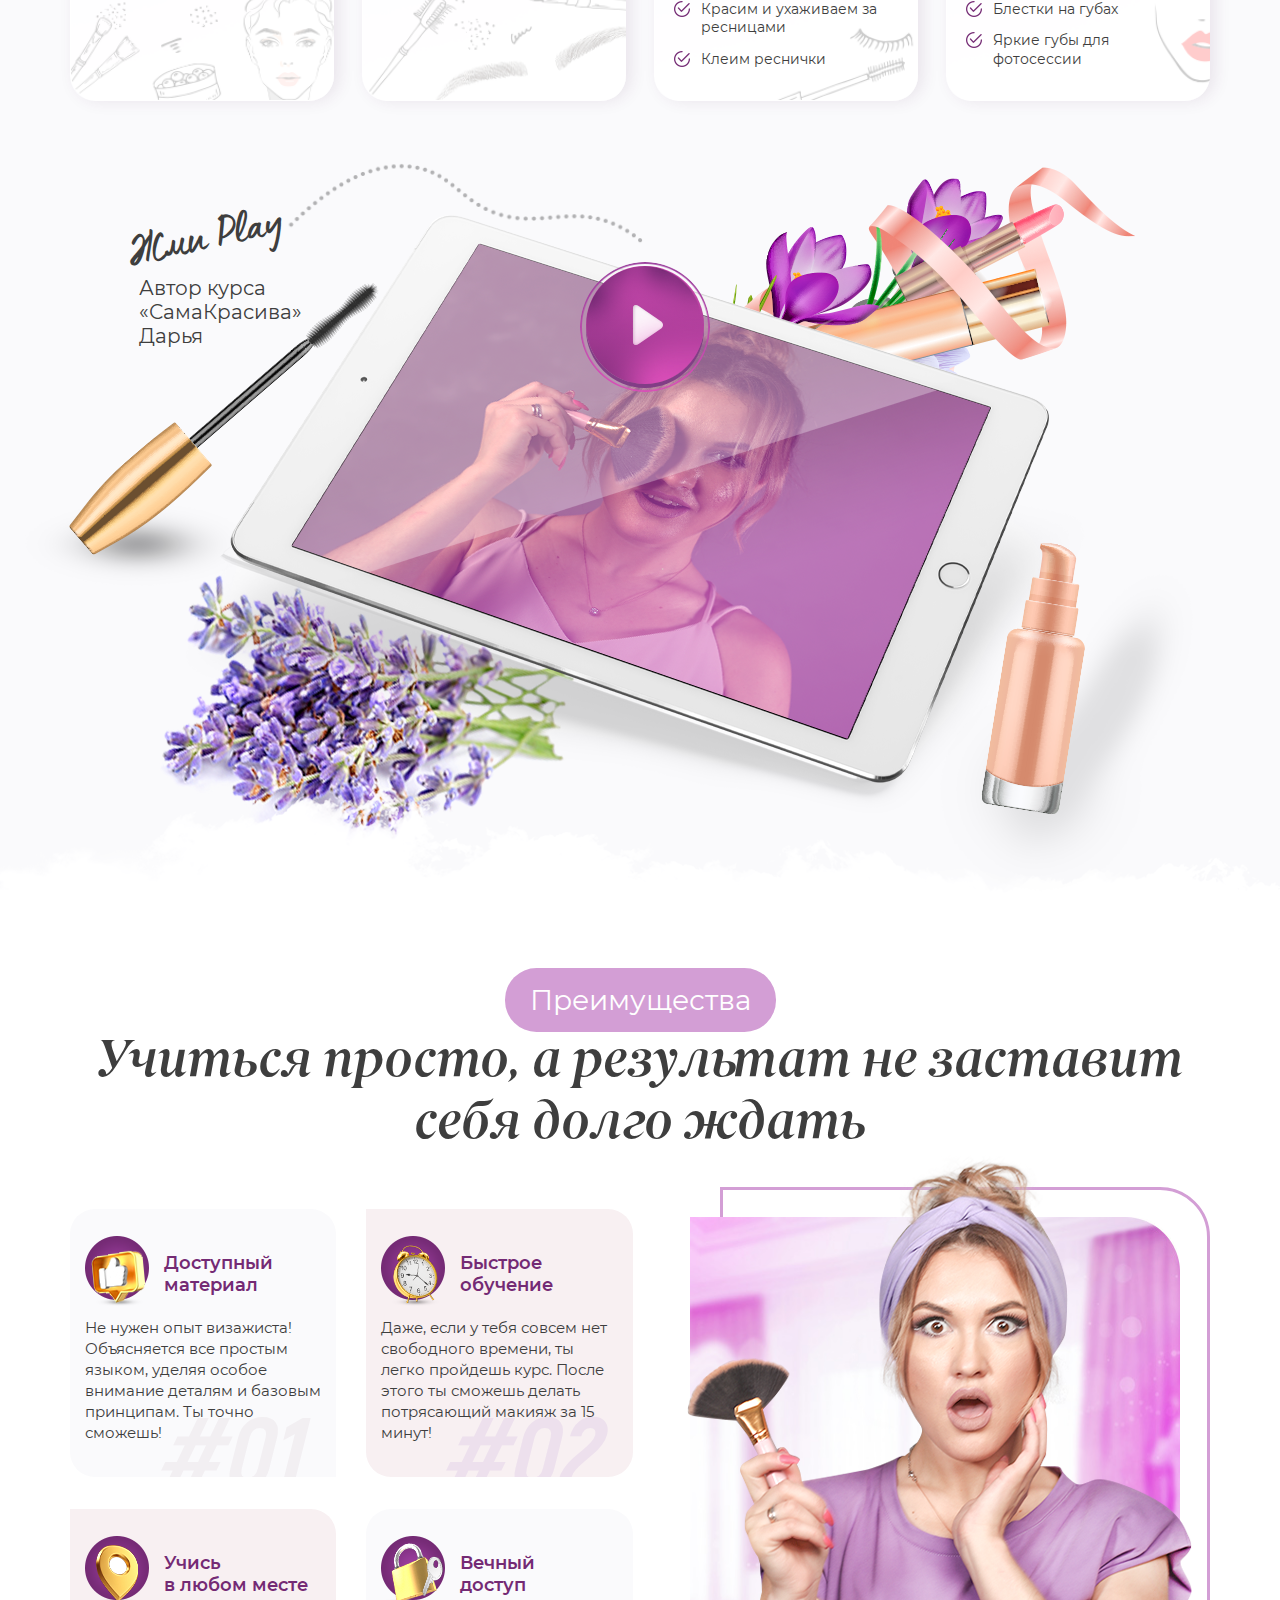
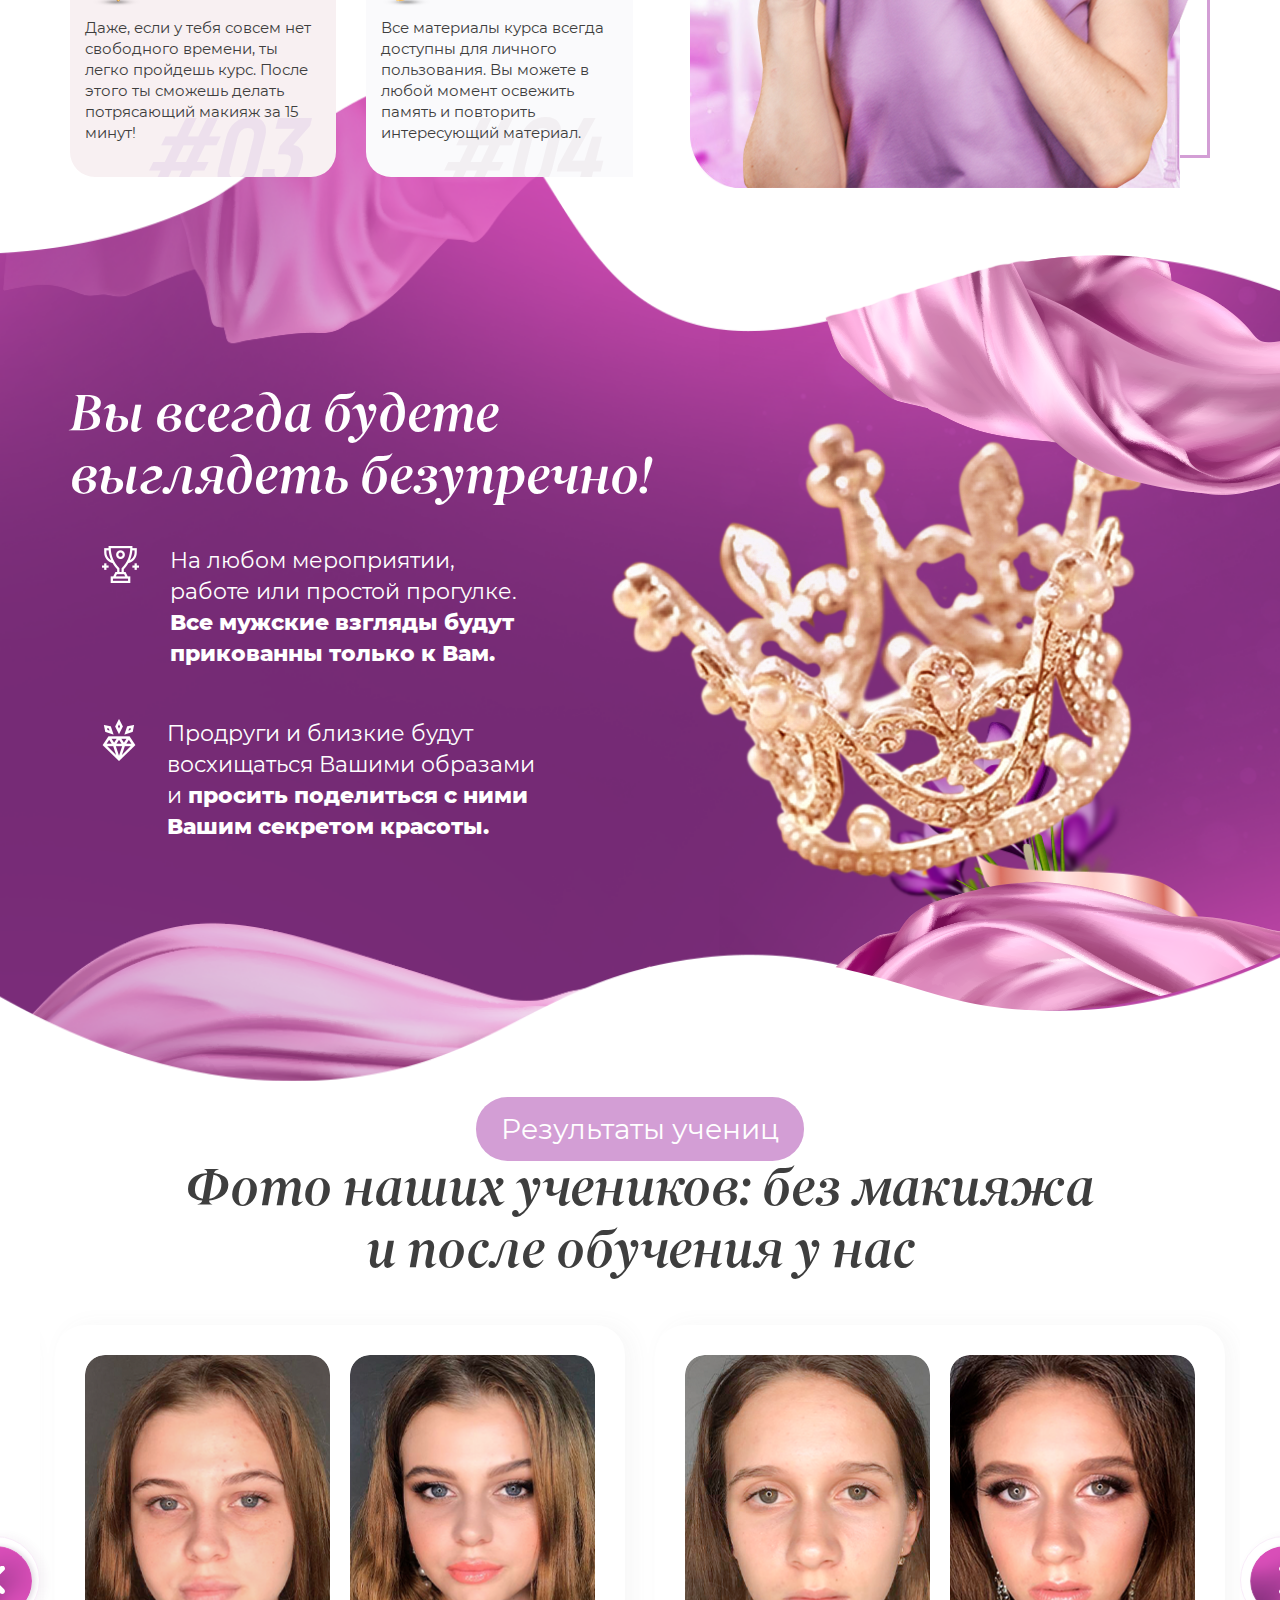
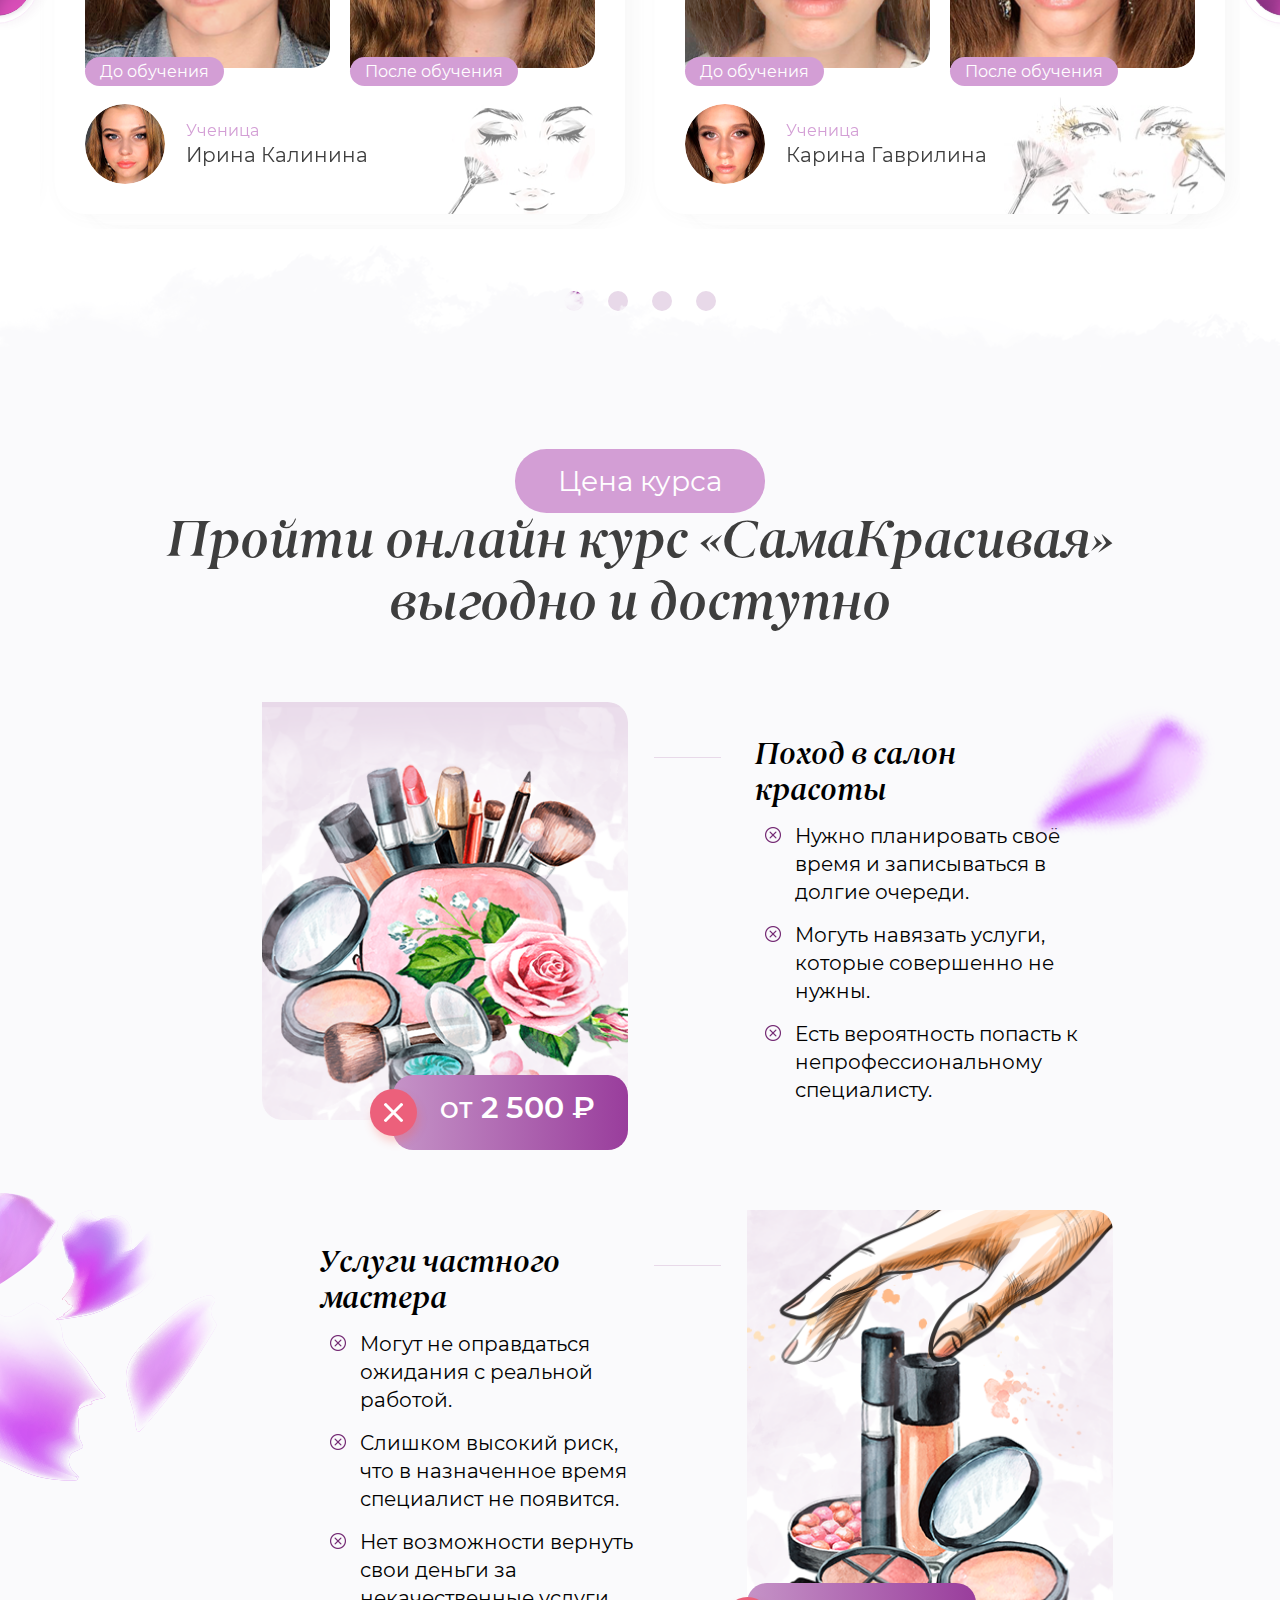
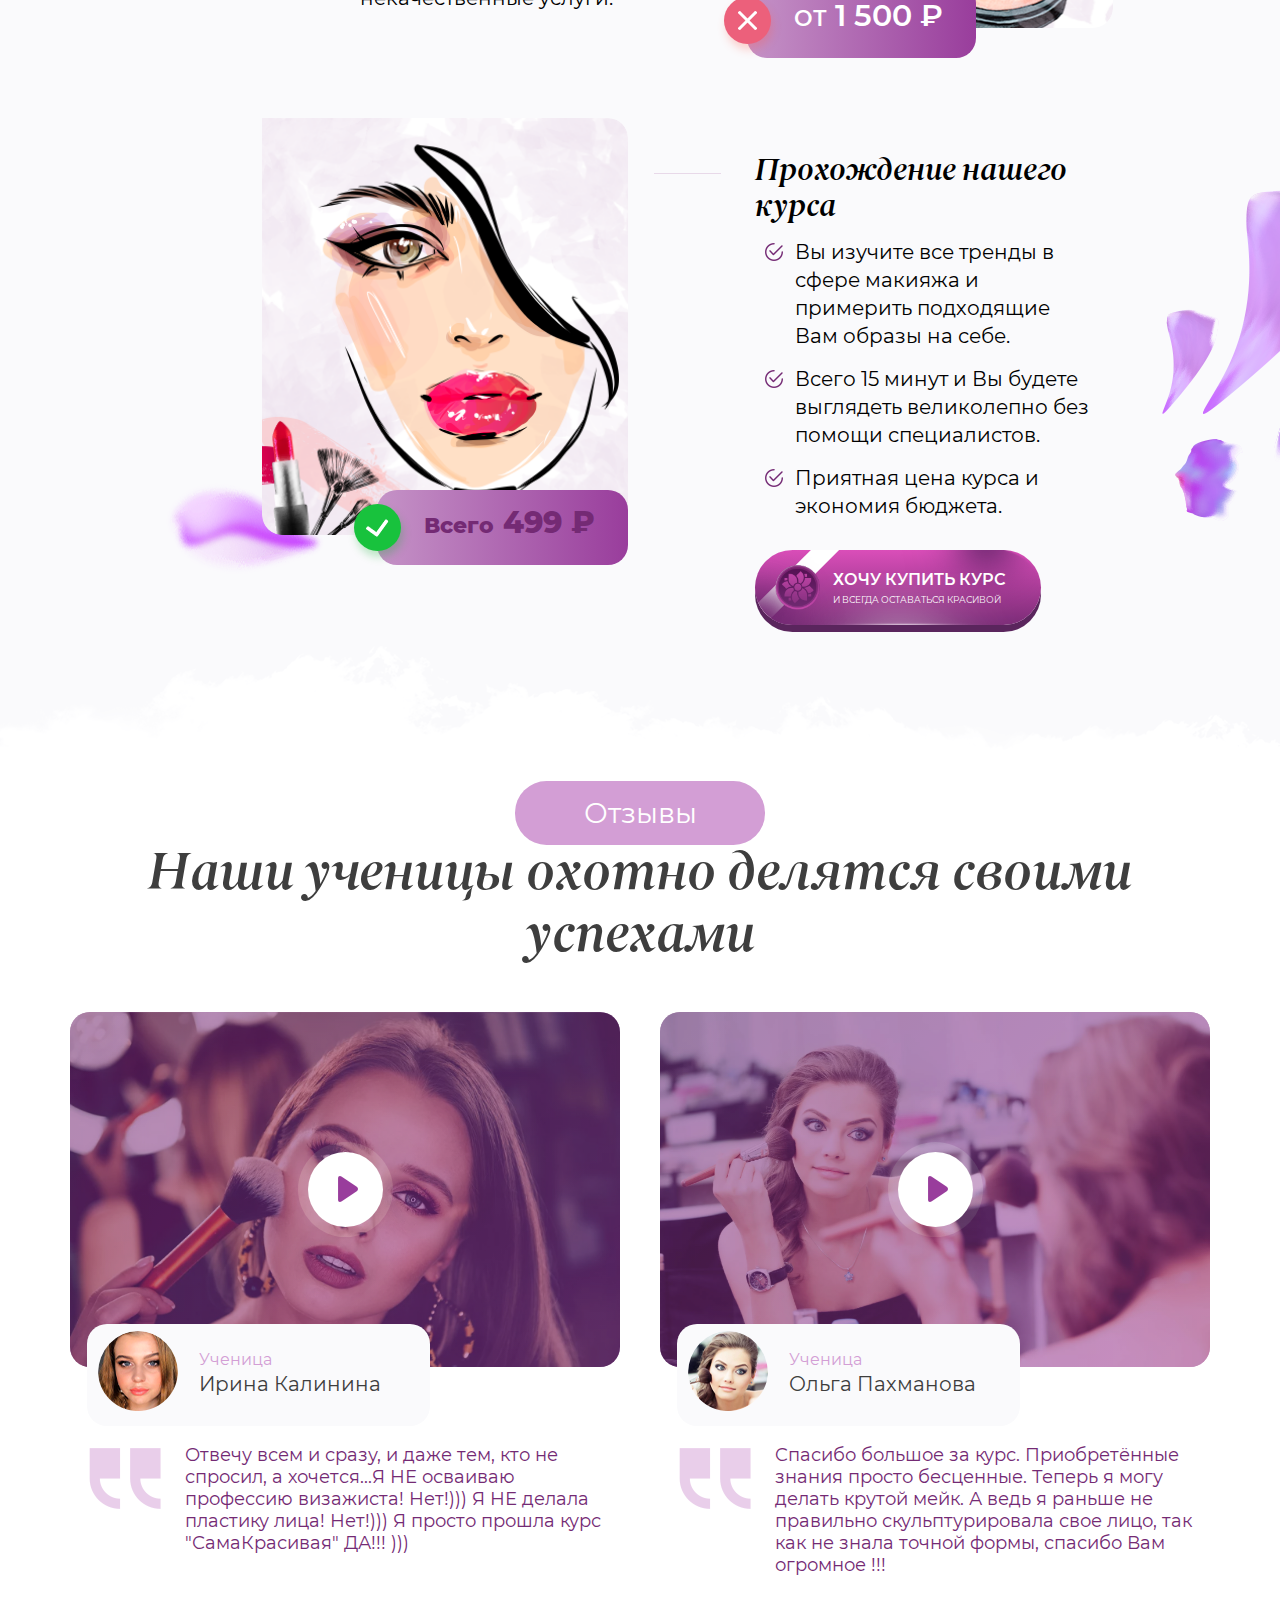
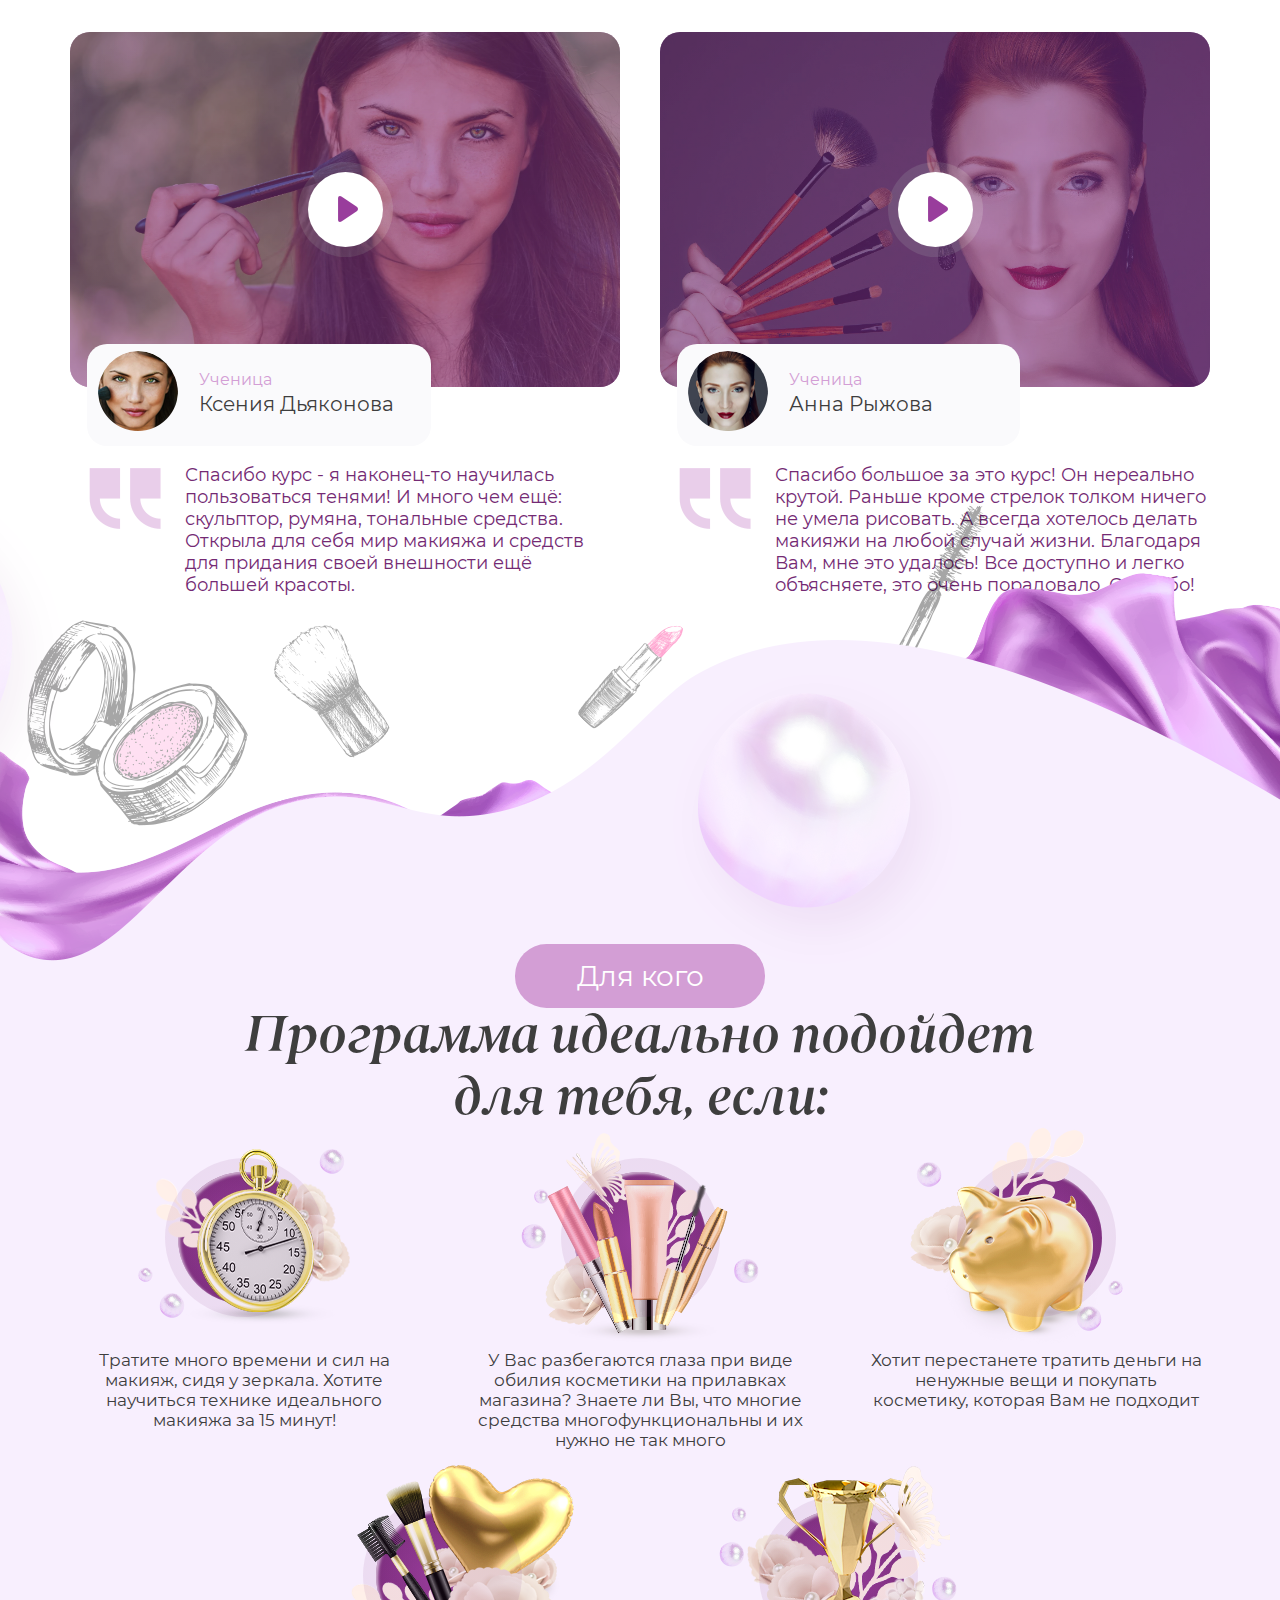
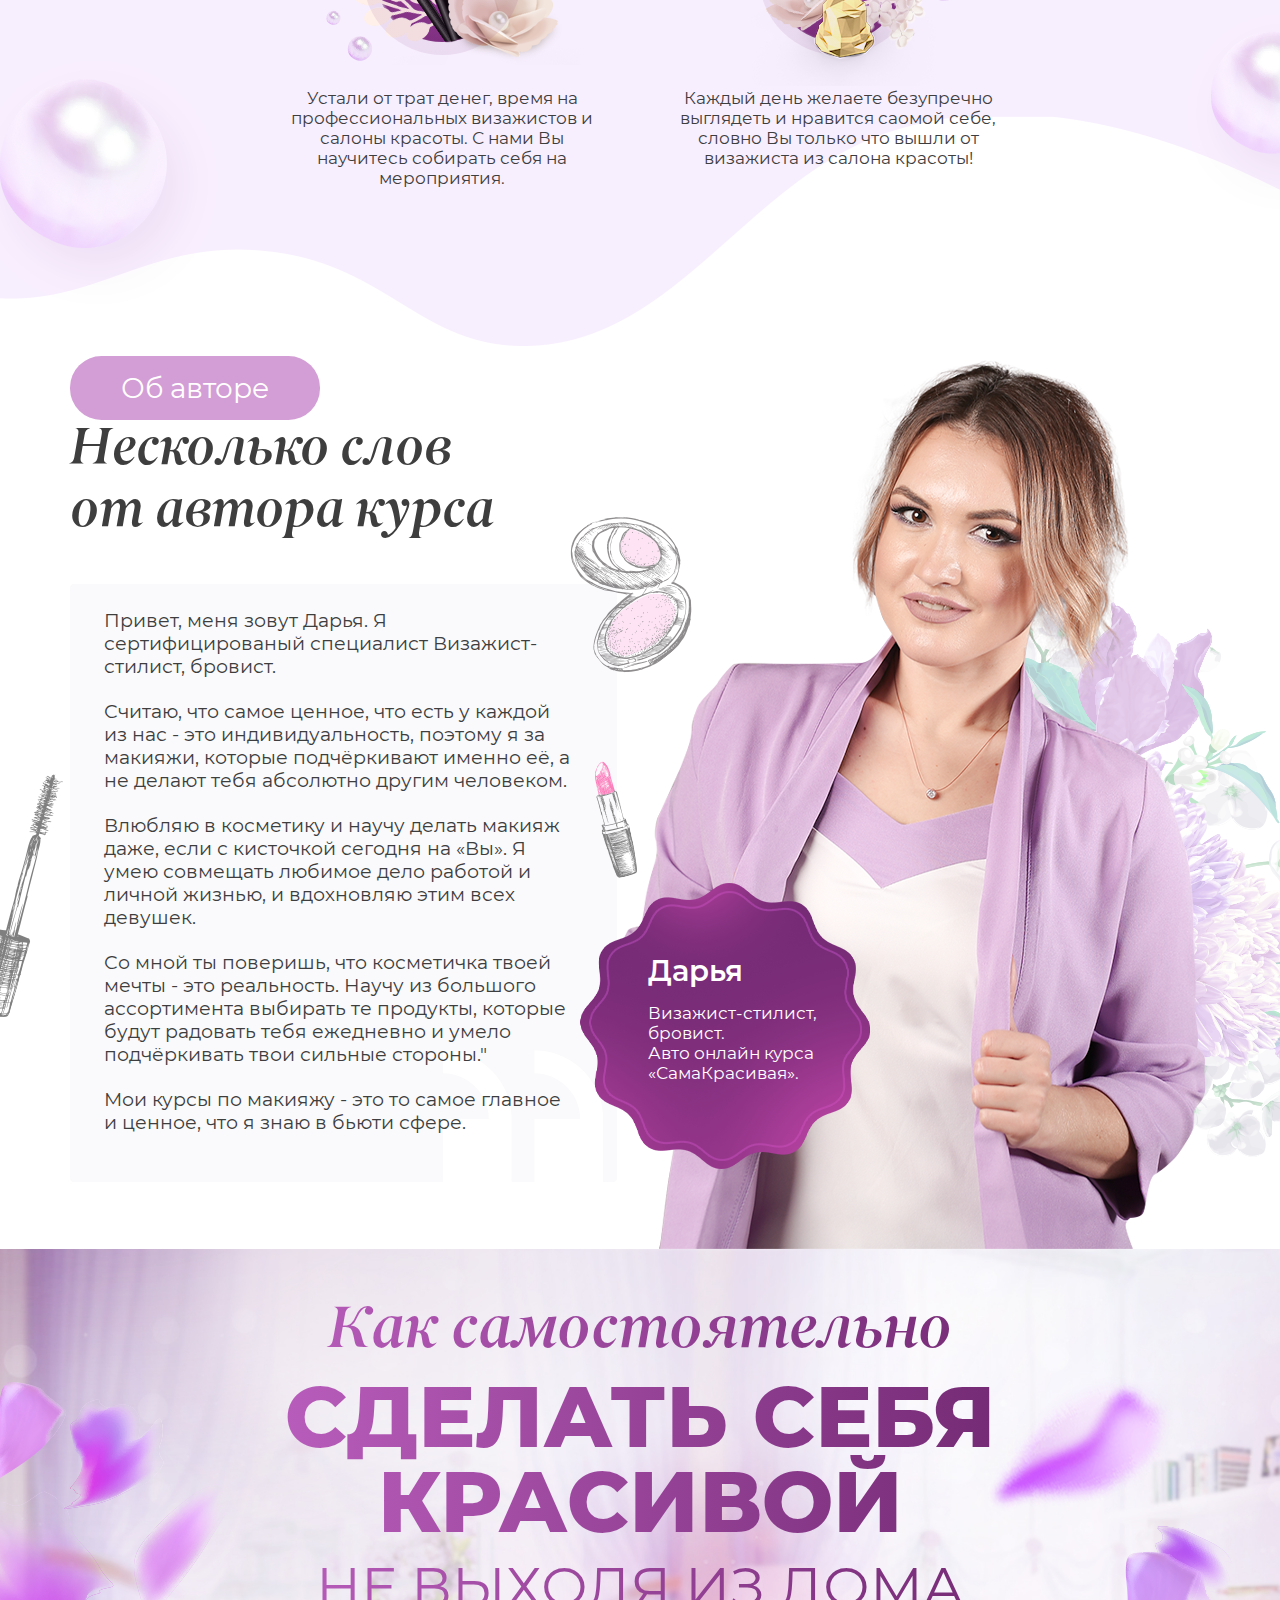
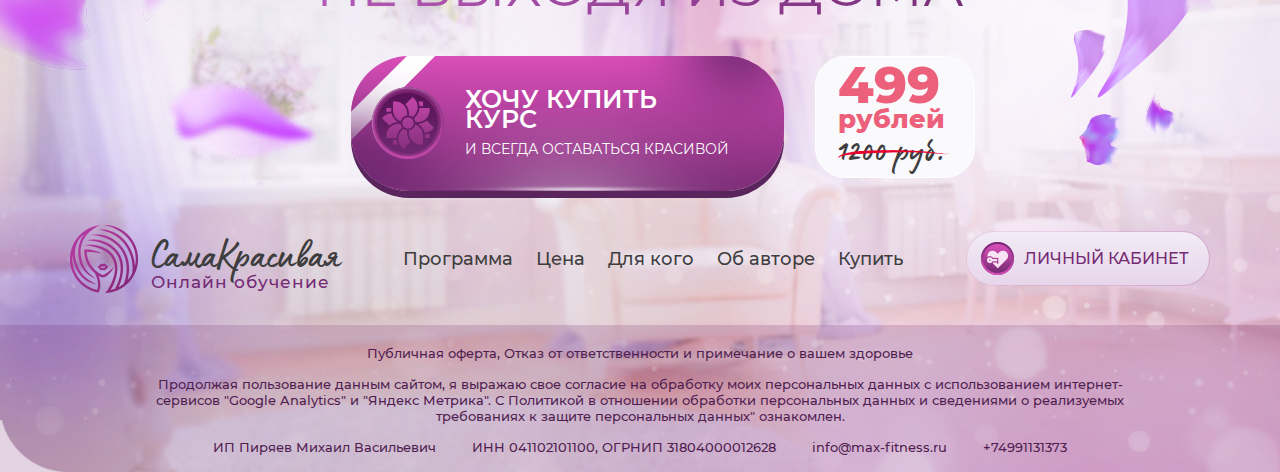
==== commit bd87931b: "desctop" ====
--- a/index.html
+++ b/index.html
@@ -80,8 +80,7 @@
                         <span class="title__top">
                             Как самостоятельно
                         </span>
-                        сделать себя
-                        красивой
+                        СДЕЛАТЬ СЕБЯ КРАСИВОЙ
                         <span class="title__bot">
                             не выходя из дома
                         </span>
@@ -316,7 +315,7 @@
                                         <img src="img/best4.png" alt="">
                                     </div>
                                     <span class="best__card-tit">
-                                        Вечный
+                                        Вечный <br>
                                         доступ
                                     </span>
                                 </div>
@@ -379,7 +378,7 @@
                     </div>
                 </div>
                 <h2 class="title-l">
-                    Фото наших учеников: без макияжа и после обучения у нас
+                    Фото наших учеников: без макияжа <br> и после обучения у нас
                 </h2>
                 <div class="result__help">
                     <div class="result__wrap" data-result>
@@ -812,8 +811,7 @@
                     <span class="title__top">
                         Как самостоятельно
                     </span>
-                    сделать себя
-                    красивой
+                    СДЕЛАТЬ СЕБЯ КРАСИВОЙ
                     <span class="title__bot">
                         не выходя из дома
                     </span>
--- a/css/main.css
+++ b/css/main.css
@@ -167,7 +167,6 @@
     font-weight: 800;
     font-size: 70px;
     line-height: 70px;
-    text-transform: uppercase;
     background: -webkit-gradient(linear, left top, right top, from(#b95dbc), to(#742a74));
     background: -webkit-linear-gradient(left, #b95dbc 0%, #742a74 100%);
     background: -moz-linear-gradient(left, #b95dbc 0%, #742a74 100%);
@@ -522,7 +521,7 @@
 /* ---main--- */
 
 .main {
-    padding: 210px 0 0;
+    padding: 196px 0 0;
     margin-top: -106px;
     background: url('../img/main-bg.jpg') no-repeat 0 0 / cover;
     -webkit-border-radius: 0 0 80px 80px;
@@ -532,7 +531,7 @@
 }
 .main .container {
     position: relative;
-    padding-bottom: 142px;
+    padding-bottom: 145px;
 }
 .main .container:after {
     content: '';
@@ -541,7 +540,7 @@
     width: 536px;
     height: 857px;
     bottom: 0;
-    right: 65px;
+    right: 56px;
     background: url('../img/main-w.png') no-repeat 0 0 / cover;
 }
 .main__wrap {
@@ -549,7 +548,7 @@
     min-width: 639px;
 }
 .main .title {
-    margin-bottom: 38px;
+    margin-bottom: 26px;
 }
 .title__top {
     display: block;
@@ -562,6 +561,7 @@
     display: block;
     font-size: 44px;
     font-weight: 400;
+    text-transform: uppercase;
 }
 .main__offer {
     display: -webkit-box;
@@ -569,7 +569,7 @@
     display: -moz-box;
     display: -ms-flexbox;
     display: flex;
-    margin-bottom: 65px;
+    margin-bottom: 68px;
     -webkit-box-align: center;
     -webkit-align-items: center;
        -moz-box-align: center;
@@ -582,7 +582,7 @@
             border-radius: 30px;
     background: #fafafc;
     border: 2px solid #fff;
-    padding: 13px 24px 6px;
+    padding: 11px 22px;
     min-width: 160px;
     margin-right: 30px;
 }
@@ -596,19 +596,20 @@
 }
 .main__price-new span {
     font-size: 51px;
+    line-height: 46px;
 }
 .main__price-old {
     font-size: 36px;
     font-family: 'Lumios Marker';
     position: relative;
-    line-height: 41px;
+    line-height: 31px;
 }
 .main__price-old:after {
     content: '';
     display: block;
     position: absolute;
     left: 0;
-    top: 19px;
+    top: 14px;
     width: 112px;
     height: 9px;
     background: url('../img/line.png') no-repeat 0 0 / cover;
@@ -624,7 +625,7 @@
 /* ---prog--- */
 
 .prog {
-    padding: 50px 0;
+    padding: 50px 0 68px;
 }
 .center {
     text-align: center;
@@ -639,7 +640,7 @@
     -webkit-border-radius: 31.5px;
        -moz-border-radius: 31.5px;
             border-radius: 31.5px;
-    
+    min-width: 250px;
 }
 .prog .title-l {
     margin-bottom: 46px;
@@ -651,14 +652,14 @@
     display: -moz-box;
     display: -ms-flexbox;
     display: flex;
-    margin: 0 -14px 115px;
+    margin: 0 -14px 100px;
 }
 .prog__card-wrap {
     width: 25%;
     padding: 0 14px;
 }
 .prog__card {
-    padding: 25px 20px;
+    padding: 40px 20px 32px;
     height: 100%;
     -webkit-border-radius: 25px;
        -moz-border-radius: 25px;
@@ -667,6 +668,7 @@
        -moz-box-shadow: 5px 0 16px rgba(90,37,93,0.1);
             box-shadow: 5px 0 16px rgba(90,37,93,0.1);
 }
+
 .prog__card-img {
     -webkit-border-radius: 50%;
        -moz-border-radius: 50%;
@@ -688,7 +690,7 @@
        -moz-box-pack: center;
         -ms-flex-pack: center;
             justify-content: center;
-    margin: 0 auto 35px;
+    margin: 0 auto 46px;
     -webkit-box-shadow: inset 2px 2px 3px rgba(255,255,255,0.7);
        -moz-box-shadow: inset 2px 2px 3px rgba(255,255,255,0.7);
             box-shadow: inset 2px 2px 3px rgba(255,255,255,0.7);
@@ -765,10 +767,10 @@
     font-family: 'Berlingske Serif SemBd', sans-serif;
     font-style: italic;
     font-size: 24px;
-    margin-bottom: 12px;
+    margin-bottom: 14px;
 }
 .prog__card-list li {
-    padding-left: 23px;
+    padding-left: 27px;
     position: relative;
     font-size: 14px;
     line-height: 1.35em;
@@ -785,7 +787,7 @@
     background: url('../img/tick.png') no-repeat 0 0 / cover;
 }
 .prog__card-list li:not(:last-child) {
-    margin-bottom: 15px;
+    margin-bottom: 13px;
 }
 .prog__card-wrap:nth-child(1) .prog__card {
     background: url('../img/what1-bg.png') no-repeat 0 0 / cover;
@@ -818,8 +820,8 @@
     width: 1110px;
     height: 686px;
     background: url('../img/plansh.png') no-repeat 0 0 / cover;
-    top: -36px;
-    right: 0;
+    top: -34px;
+    right: 18px;
     z-index: 0;
 }
 .prog__video::before {
@@ -829,8 +831,8 @@
     width: 253px;
     height: 349px;
     background: url('../img/plansh-krem.png') no-repeat 0 0 / cover;
-    bottom: -70px;
-    right: -49px;
+    bottom: -42px;
+    right: -40px;
     z-index: 1;
 }
 .prog__video-tit {
@@ -839,11 +841,11 @@
     display: block;
     position: relative;
     margin-bottom: 10px;
-    -webkit-transform: rotateZ(-15deg);
-       -moz-transform: rotateZ(-15deg);
-        -ms-transform: rotate(-15deg);
-         -o-transform: rotateZ(-15deg);
-            transform: rotateZ(-15deg);
+    -webkit-transform: rotateZ(-12deg);
+       -moz-transform: rotateZ(-12deg);
+        -ms-transform: rotate(-12deg);
+         -o-transform: rotateZ(-12deg);
+            transform: rotateZ(-12deg);
 }
 .prog__video-tit:after {
     display: block;
@@ -920,7 +922,7 @@
     padding: 6px;
     position: relative;
     z-index: 2;
-    margin: 36px 0 0 271px;
+    margin: 59px 0 0 278px;
 }
 .play__btn:after {
     content: "";
@@ -1047,7 +1049,7 @@
 }
 
 .best__left {
-    width: 50%;
+    width: 52%;
     display: -webkit-box;
     display: -webkit-flex;
     display: -moz-box;
@@ -1062,11 +1064,11 @@
 
 .best__card-wrap {
     width: 50%;
-    padding: 18px 15px;
+    padding: 16px 15px;
 
 }
 .best__card {
-    padding: 22px 15px 34px;
+    padding: 27px 15px 34px;
     -webkit-border-radius: 0 25px 25px 25px;
        -moz-border-radius: 0 25px 25px 25px;
             border-radius: 0 25px 25px 25px;
@@ -1087,8 +1089,8 @@
      display: block;
     font-family: 'Akrobat-ExtraBold';
     font-size: 100px;
-    right: 25px;
-    bottom: -43px;
+    right: 36px;
+    bottom: -31px;
     color: #ede0ed; 
     font-style: italic;
     z-index: 1;
@@ -1102,7 +1104,7 @@
     display: -moz-box;
     display: -ms-flexbox;
     display: flex;
-    margin-bottom: 13px;
+    margin-bottom: 5px;
     -webkit-box-align: center;
     -webkit-align-items: center;
        -moz-box-align: center;
@@ -1125,6 +1127,7 @@
 }
 .best__right {
     width: 43%;
+    margin: 6px 0 -13px;
     position: relative;
     margin-right: 30px;
     z-index: 2;
@@ -1169,8 +1172,8 @@
 
 .look {
     background: #fff url('../img/look-bg.png') no-repeat 0 0 / cover;
-    padding: 313px 0 238px;
-    margin-top: -110px;
+    padding: 307px 0 238px;
+    margin-top: -160px;
     position: relative;
     z-index: 4;
 }
@@ -1222,13 +1225,17 @@
     line-height: 1.35em;
 }
 .look__img {
-    margin-right: 22px;
+    margin-right: 31px;
 }
 .look__left ul li:not(:last-child) {
     margin-bottom: 50px;
 }
+.look__left p {
+    line-height: 1.4em;
+}
 .look__left ul {
-    width: 72%;
+    width: 79%;
+    padding-left: 32px;
 }
 .look__right {
     width: 48%;
@@ -1241,18 +1248,21 @@
     width: 540px;
     height: 470px;
     background: url('../img/crown.png') no-repeat 0 0 / cover;
-    top: 0;
-    right: 96px;
+    top: 22px;
+    right: 60px;
 }
 
 /* ---result--- */
 
 .result {
     background: #fff;
-    padding-bottom: 130px;
+    padding: 16px 0 130px;
+}
+.result .title-l {
+    margin-bottom: 40px;
 }
 .result__wrap {
-    padding: 15px;
+
     margin: -15px;
 }
 .result__help {
@@ -1298,7 +1308,7 @@
     display: -moz-box;
     display: -ms-flexbox;
     display: flex;
-    margin-bottom: 30px;
+    margin-bottom: 36px;
     -webkit-box-pack: justify;
     -webkit-justify-content: space-between;
        -moz-box-pack: justify;
@@ -1317,7 +1327,7 @@
        object-fit: cover;
 }
 .result__foto > div { 
-    width: 49%;
+    width: 48%;
     position: relative;
 }
 .result__bot {
@@ -1337,7 +1347,7 @@
 }
 .result__name span {
     display: block;
-    margin-bottom: 5px;
+    margin-bottom: 3px;
     color: #d39ed5;
     font-size: 16px;
 }
@@ -1345,19 +1355,19 @@
     -webkit-border-radius: 50%;
        -moz-border-radius: 50%;
             border-radius: 50%;
-    margin-right: 17px;
+    margin-right: 21px;
     overflow: hidden;
 }
 .result__foto > div:after {
     display: block;
     position: absolute;
     left: 0;
-    bottom: -14px;
+    bottom: -18px;
     -webkit-border-radius: 14.5px;
        -moz-border-radius: 14.5px;
             border-radius: 14.5px;
     background: #d39ed5;
-    padding: 5px 15px 3px;
+    padding: 5px 15px;
     color: #fff;
     font-size: 16px;
 }
@@ -1369,7 +1379,7 @@
 }
 
 .result__wrap .slick-slide:nth-child(2n-1) .result__card {
-    background: #fff url('../img/rev1-bg.png') no-repeat 92% 105%;
+    background: #fff url('../img/rev1-bg.png') no-repeat 91% 107%;
 }
 .result__wrap .slick-slide:nth-child(2n) .result__card {
     background: #fff url('../img/rev2-bg.png') no-repeat 109% 139%;
@@ -1388,7 +1398,9 @@
        -moz-box-shadow: 5px 0 10px rgb(90 37 93 / 0.05);
             box-shadow: 5px 0 10px rgb(90 37 93 / 0.05);
 }
-
+.slick-prev, .slick-next {
+    top: 52% !important;
+}
 .slick-arrow::before {
     content: "" !important;
     display: block;
@@ -1433,10 +1445,10 @@
             transform: rotateZ(0deg) !important;
 }
 .slick-next {
-    right: -75px !important;
+    right: -88px !important;
 }
 .slick-prev {
-    left: -75px !important;
+    left: -88px !important;
 }
 .slick-dots li button {
     padding: 0 !important;
@@ -1455,6 +1467,9 @@
 .slick-dots li.slick-active button:before {
     opacity: 1 !important;
     background: #993d9c;
+}
+.slick-dots {
+    bottom: -82px !important;
 }
 
 /* ---price--- */
@@ -1592,10 +1607,12 @@
 }
 
 .price__wrap {
-    width: 70%;
+    width: 83%;
     margin: 0 auto;
 }
 .price__card {
+    width: 90%;
+    margin-left: auto;
     display: -webkit-box;
     display: -webkit-flex;
     display: -moz-box;
@@ -1627,7 +1644,7 @@
 }
 
 .price__img {
-    width: 42%;
+    width: 43%;
     position: relative;
 }
 .price__img img {
@@ -1651,7 +1668,7 @@
     padding: 14px 33px 24px 47px;
     font-weight: 600;
     font-size: 30px;
-    bottom: -35px;
+    bottom: -30px;
     right: 0;
     background: rgba(197,147,199,1);
     background: -moz-linear-gradient(left, rgba(197,147,199,1) 0%, rgba(153,61,156,1) 100%);
@@ -1686,13 +1703,14 @@
 }
 .price__list {
     width: 42%;
+    padding: 36px 20px 0 0 ;
 }
 .price__card:nth-child(2) .price__lab {
     right: unset;
     left: 0;
 }
 .price__card:not(:last-child) {
-    margin-bottom: 105px;
+    margin-bottom: 90px;
 }
 .price .title-l {
     margin-bottom: 65px;
@@ -1707,11 +1725,15 @@
             box-shadow: 2px 6px 8px rgba(0,170,36,0.25);
     background: #18c23d url('../img/ok.png') no-repeat center center;
 }
+.price__card:nth-child(2) .price__list {
+    width: 40%;
+    margin-left: 58px;
+}
 .price__title {
     font-family: 'Berlingske Serif SemBd';
     color: #000;
     font-size: 30px;
-    margin-bottom: 20px;
+    margin-bottom: 12px;
 }
 .price__list ul {
     padding-left: 10px;
@@ -1721,6 +1743,7 @@
     position: relative;
     color: #000;
     font-size: 20px;
+    line-height: 1.4em;
 }
 .price__list ul li::before {
     position: absolute;
@@ -1738,7 +1761,7 @@
     background: url('../img/list-ok.png') no-repeat 0 0 / cover;
 }
 .price__list ul li:not(:last-child) {
-    margin-bottom: 20px;
+    margin-bottom: 15px;
 }
 .price__list ul:not(:last-child) {
     margin-bottom: 30px;
@@ -1749,11 +1772,11 @@
 }
 .price__card .btn__help {
     font-size: 9px;
-    padding: 20px 30px 20px 72px;
+    padding: 20px 35px 15px 78px;
 }
 .price__card .btn::before {
-    width: 35px;
-    height: 35px;
+    width: 45px;
+    height: 45px;
 }
 .price__card .btn__help::after {
     width: 273px;
@@ -1764,7 +1787,7 @@
 .rev {
     background: #fff;
     position: relative;
-    padding-bottom: 30px;
+    padding:6px 0 30px;
 }
 .rev::before {
     content: '';
@@ -1777,7 +1800,7 @@
     background: url('../img/clouds.png') no-repeat 0 0 / cover;
 }
 .rev .title-l {
-    margin-bottom: 34px;
+    margin-bottom: 43px;
 }
 .rev__wrap {
     display: -webkit-box;
@@ -1795,6 +1818,7 @@
     padding: 28px 20px;
 }
 .rev__img {
+    max-height: 355px;
     -webkit-border-radius: 20px;
        -moz-border-radius: 20px;
             border-radius: 20px;
@@ -1857,12 +1881,13 @@
 }
 .rev__top {
     position: relative;
-    margin-bottom: 80px;
+    margin-bottom: 77px;
 }
 .rev__pep {
     position: absolute;
-    left: 19px;
-    bottom: -55px;
+    left: 17px;
+    bottom: -59px;
+    min-width: 343px;
     -webkit-border-radius: 20px;
        -moz-border-radius: 20px;
             border-radius: 20px;
@@ -1901,7 +1926,7 @@
 /* ---who--- */
 
 .who {
-    padding: 261px 0 100px;
+    padding: 318px 0 82px;
     position: relative;
     background: #ffffff;
 }
@@ -1909,14 +1934,14 @@
     content: '';
     display: block;
     position: absolute;
-    top: -139px;
+    top: -121px;
     right: 0;
     width: 1920px;
     height: 1441px;
     background: url('../img/who-bg.png') no-repeat 0 0 / cover;
 }
 .who .title-l {
-    margin-bottom: 25px;
+    margin-bottom: 40px;
 }
 .who__help {
     position: relative;
@@ -1925,7 +1950,7 @@
     content: '';
     display: block;
     position: absolute;
-    top: -435px;
+    top: -480px;
     left: -389px;
     width: 1280px;
     height: 500px;
@@ -1936,8 +1961,8 @@
     content: '';
     display: block;
     position: absolute;
-    bottom: -215px;
-    left: -66px;
+    bottom: -86px;
+    left: -95px;
     width: 1406px;
     height: 290px;
     z-index: 4;
@@ -1951,17 +1976,19 @@
     display: flex;
     position: relative;
     z-index: 5;
-    margin: -14px -30px;
+    margin: -30px -30px;
     -webkit-flex-wrap: wrap;
         -ms-flex-wrap: wrap;
             flex-wrap: wrap;
-    -webkit-justify-content: space-around;
-        -ms-flex-pack: distribute;
-            justify-content: space-around;
+    -webkit-box-pack: center;
+    -webkit-justify-content: center;
+       -moz-box-pack: center;
+        -ms-flex-pack: center;
+            justify-content: center;
 }
 .who__card-wrap {
     width: 33%;
-    padding: 14px 30px;
+    padding: 30px 30px;
 }
 .who__card-wrap:nth-child(3) img {
     margin-right: 40px;
@@ -1980,7 +2007,7 @@
 
 .author {
     background: #fff;
-    padding: 180px 0 80px;
+    padding: 86px 0 67px;
 }
 .author__help {
     position: relative;
@@ -1991,8 +2018,8 @@
     position: absolute;
     width: 440px;
     height: 578px;
-    top: 240px;
-    right: -100px;
+    top: 223px;
+    right: -163px;
     z-index: 0;
     background: url('../img/author-fl.png') no-repeat 0 0 / cover;
 }
@@ -2024,8 +2051,8 @@
     position: absolute;
     width: 92px;
     height: 243px;
-    top: 175px;
-    left: -94px;
+    top: 190px;
+    left: -99px;
     background: url('../img/author-text-l.png') no-repeat 0 0 / cover;
 }
 .author__left::after {
@@ -2034,8 +2061,8 @@
     position: absolute;
     width: 122px;
     height: 362px;
-    top: -70px;
-    right: -70px;
+    top: -68px;
+    right: -75px;
     z-index: 4;
     background: url('../img/author-text-r.png') no-repeat 0 0 / cover;
 }
@@ -2044,8 +2071,9 @@
        -moz-border-radius: 4px;
             border-radius: 4px;
     background: #fafafc;
-    padding: 25px 38px 48px;
-    position: relative;
+    padding: 25px 46px 48px 34px;
+    position: relative;
+    overflow: hidden;
 }
 .author__text::after {
     content: '';
@@ -2053,8 +2081,8 @@
     position: absolute;
     width: 160px;
     height: 138px;
-    bottom: 0px;
-    right: 5px;
+    bottom: -6px;
+    right: 14px;
     z-index: 1;
     background: url('../img/quote-auth.png') no-repeat 0 0 / cover;
 }
@@ -2063,7 +2091,7 @@
     z-index: 3;
 }
 .author__left p:not(:last-child) {
-    margin-bottom: 25px;
+    margin-bottom: 22px;
 }
 .author__right {
     width: 52%;
@@ -2079,16 +2107,16 @@
     position: absolute;
     width: 584px;
     height: 889px;
-    bottom: -80px;
-    right: 0;
+    bottom: -67px;
+    right: 4px;
     z-index: 1;
     background: url('../img/author-w.png');
 }
 
 .author__card {
     position: absolute;
-    bottom: 0;
-    left: 0;
+    bottom: 13px;
+    left: -37px;
     width: 290px;
     height: 286px;
     z-index: 3;
@@ -2107,15 +2135,23 @@
 /* ---footer--- */
 
 .footer {
-    padding-top: 60px;
+    padding-top: 40px;
     background: url('../img/main-bg.jpg') no-repeat 0 0 / cover;
 }
 
 .footer .title {
     text-align: center;
-    width: 60%;
-    margin: 0 auto 40px;
-    position: relative;
+    width: 65%;
+    margin: 0 auto 27px;
+    position: relative;
+    font-size: 85px;
+    line-height: 85px;
+}
+.footer .title__top {
+    font-size: 60px;
+}
+.footer .title__bot {
+    font-size: 55px;
 }
 .footer .title::before,
 .footer .title:after {
@@ -2126,15 +2162,15 @@
 .footer .title::before {
     width: 373px;
     height: 385px;
-    top: 30px;
-    left: -373px;
+    top: 93px;
+    left: -322px;
     background: url('../img/foot-l.png') no-repeat 0 0 / cover;
 }
 .footer .title:after {
     width: 248px;
     height: 393px;
-    top: 30px;
-    right: -248px;
+    top: 86px;
+    right: -222px;
     background: url('../img/foot-r.png') no-repeat 0 0 / cover;
 }
 .foot__offer {
@@ -2143,8 +2179,9 @@
     display: -moz-box;
     display: -ms-flexbox;
     display: flex;
-    width: 58%;
-    margin: 0 auto 30px;
+    width: 64%;
+    padding-left: 76px;
+    margin: 0 auto 34px;
     -webkit-box-align: start;
     -webkit-align-items: flex-start;
        -moz-box-align: start;
@@ -2170,7 +2207,7 @@
 }
 
 .footer .header__wrap {
-    margin-bottom: 30px;
+    margin-bottom: 32px;
 }
 
 .footer__bot {
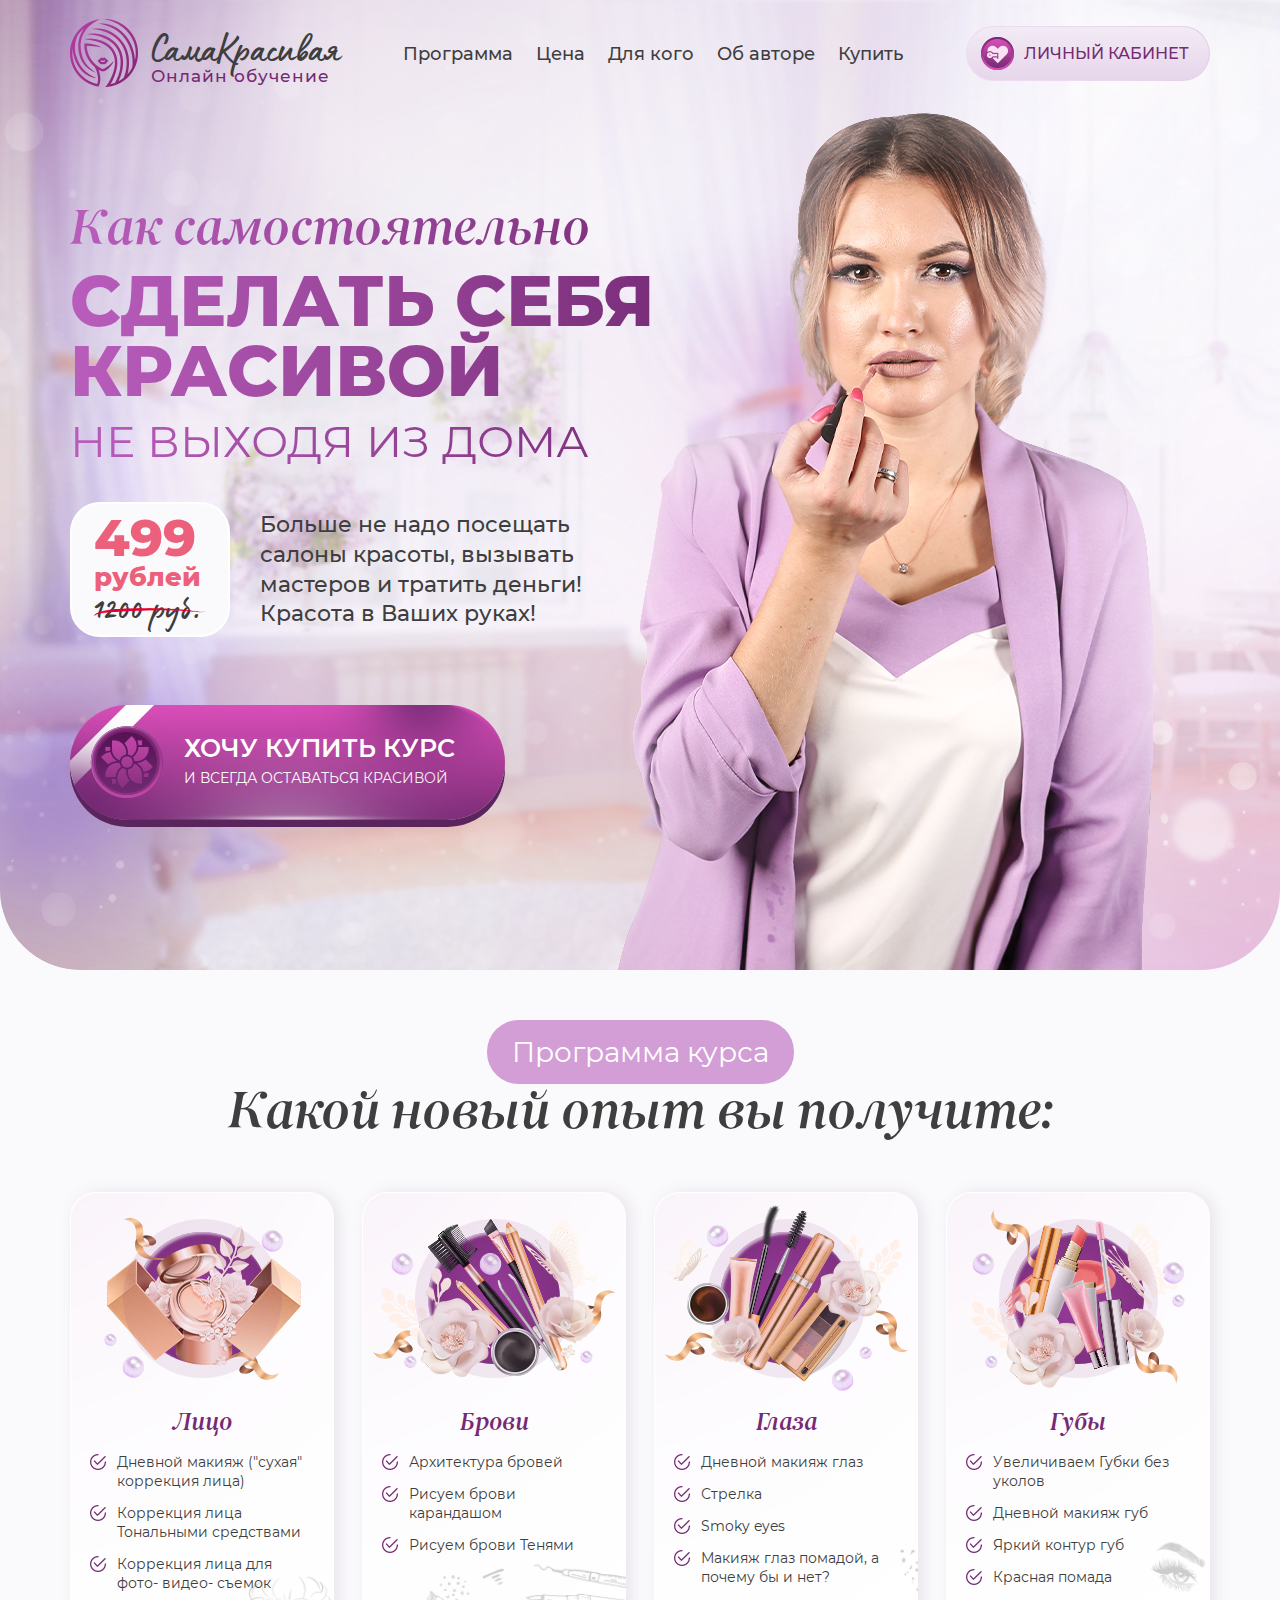
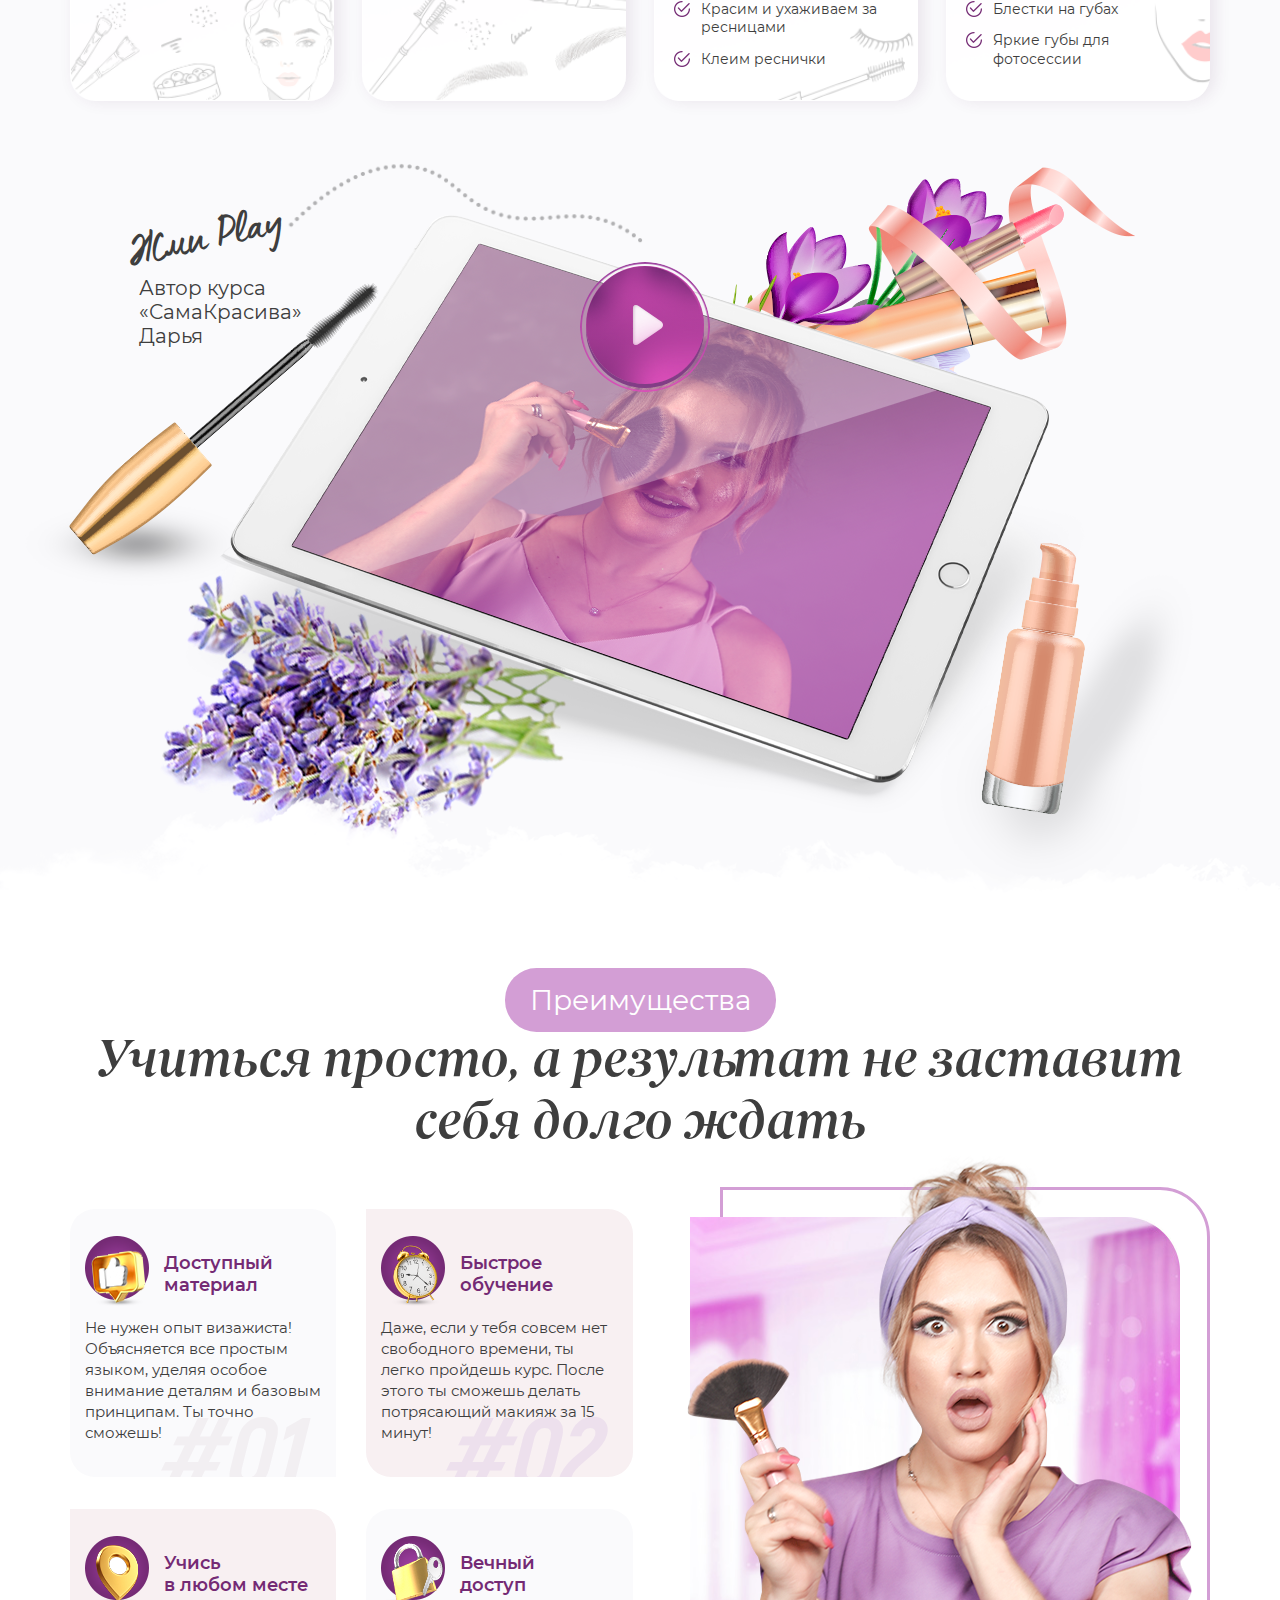
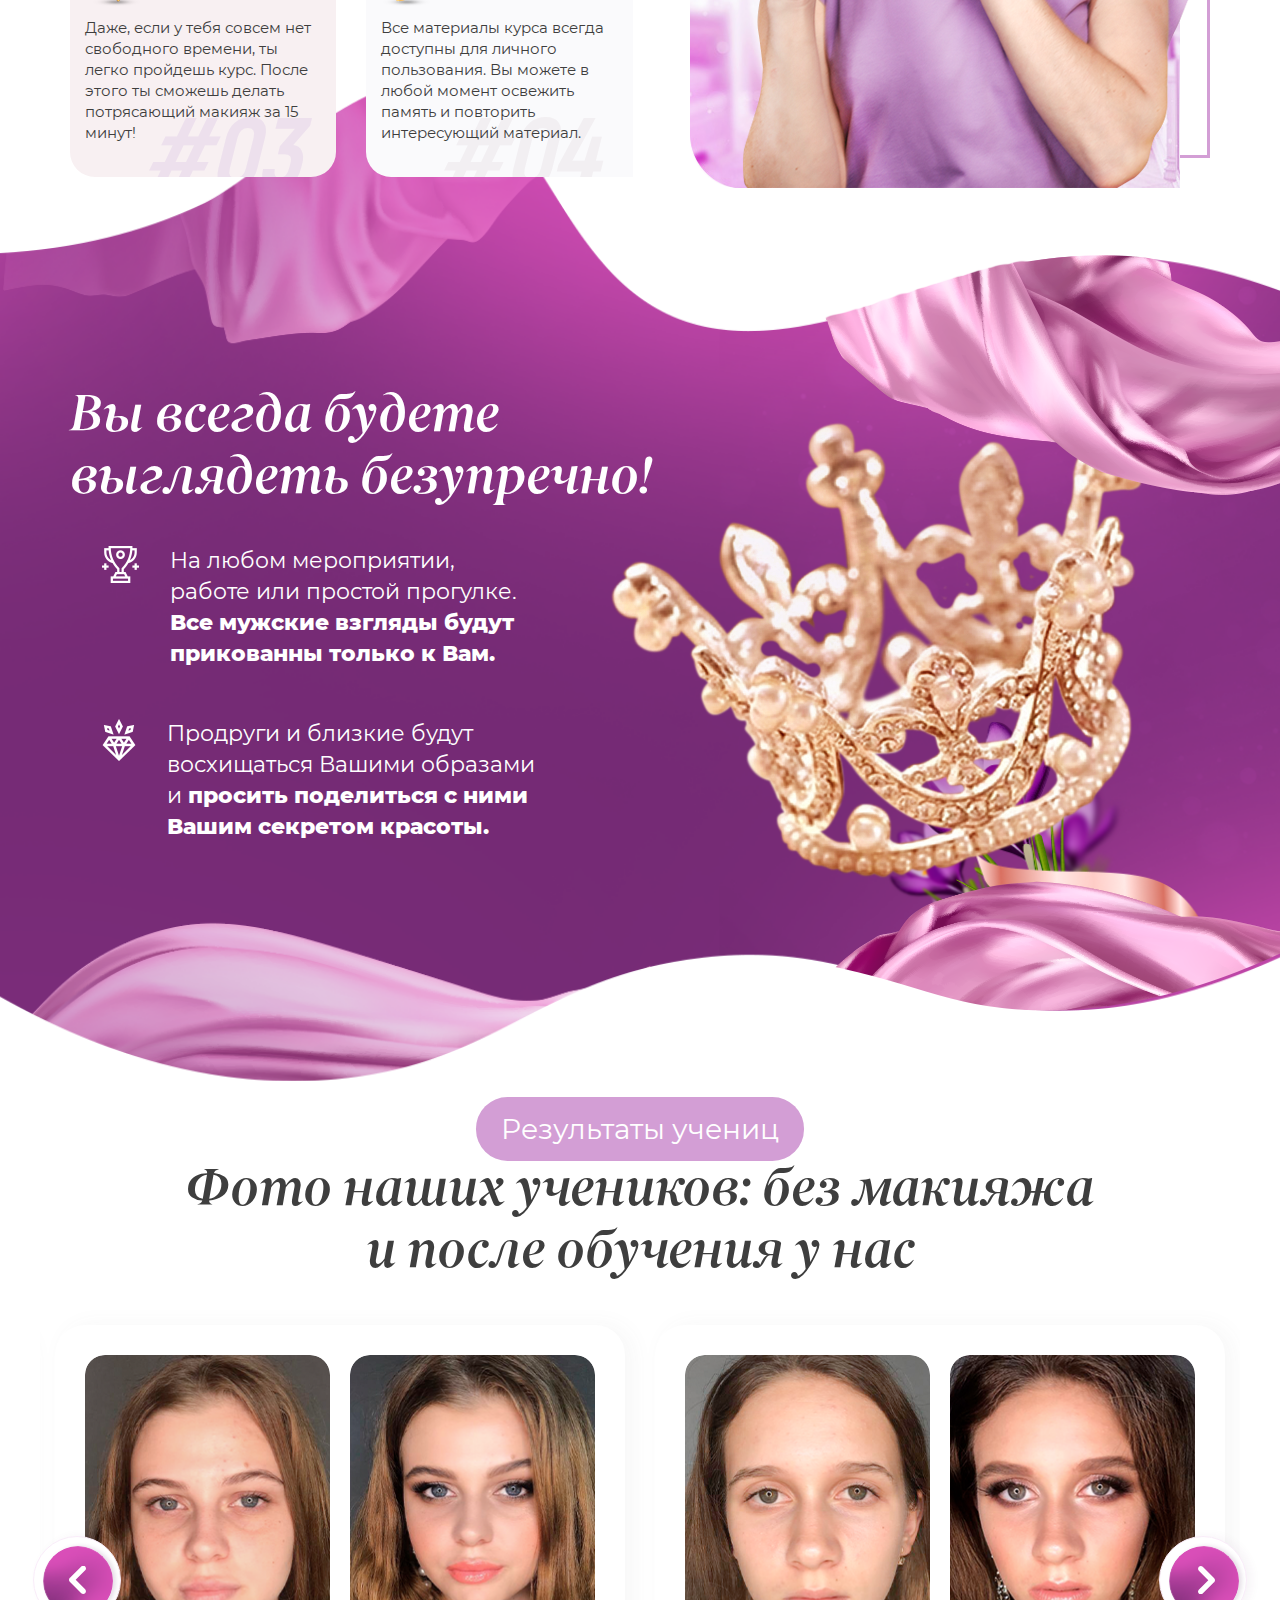
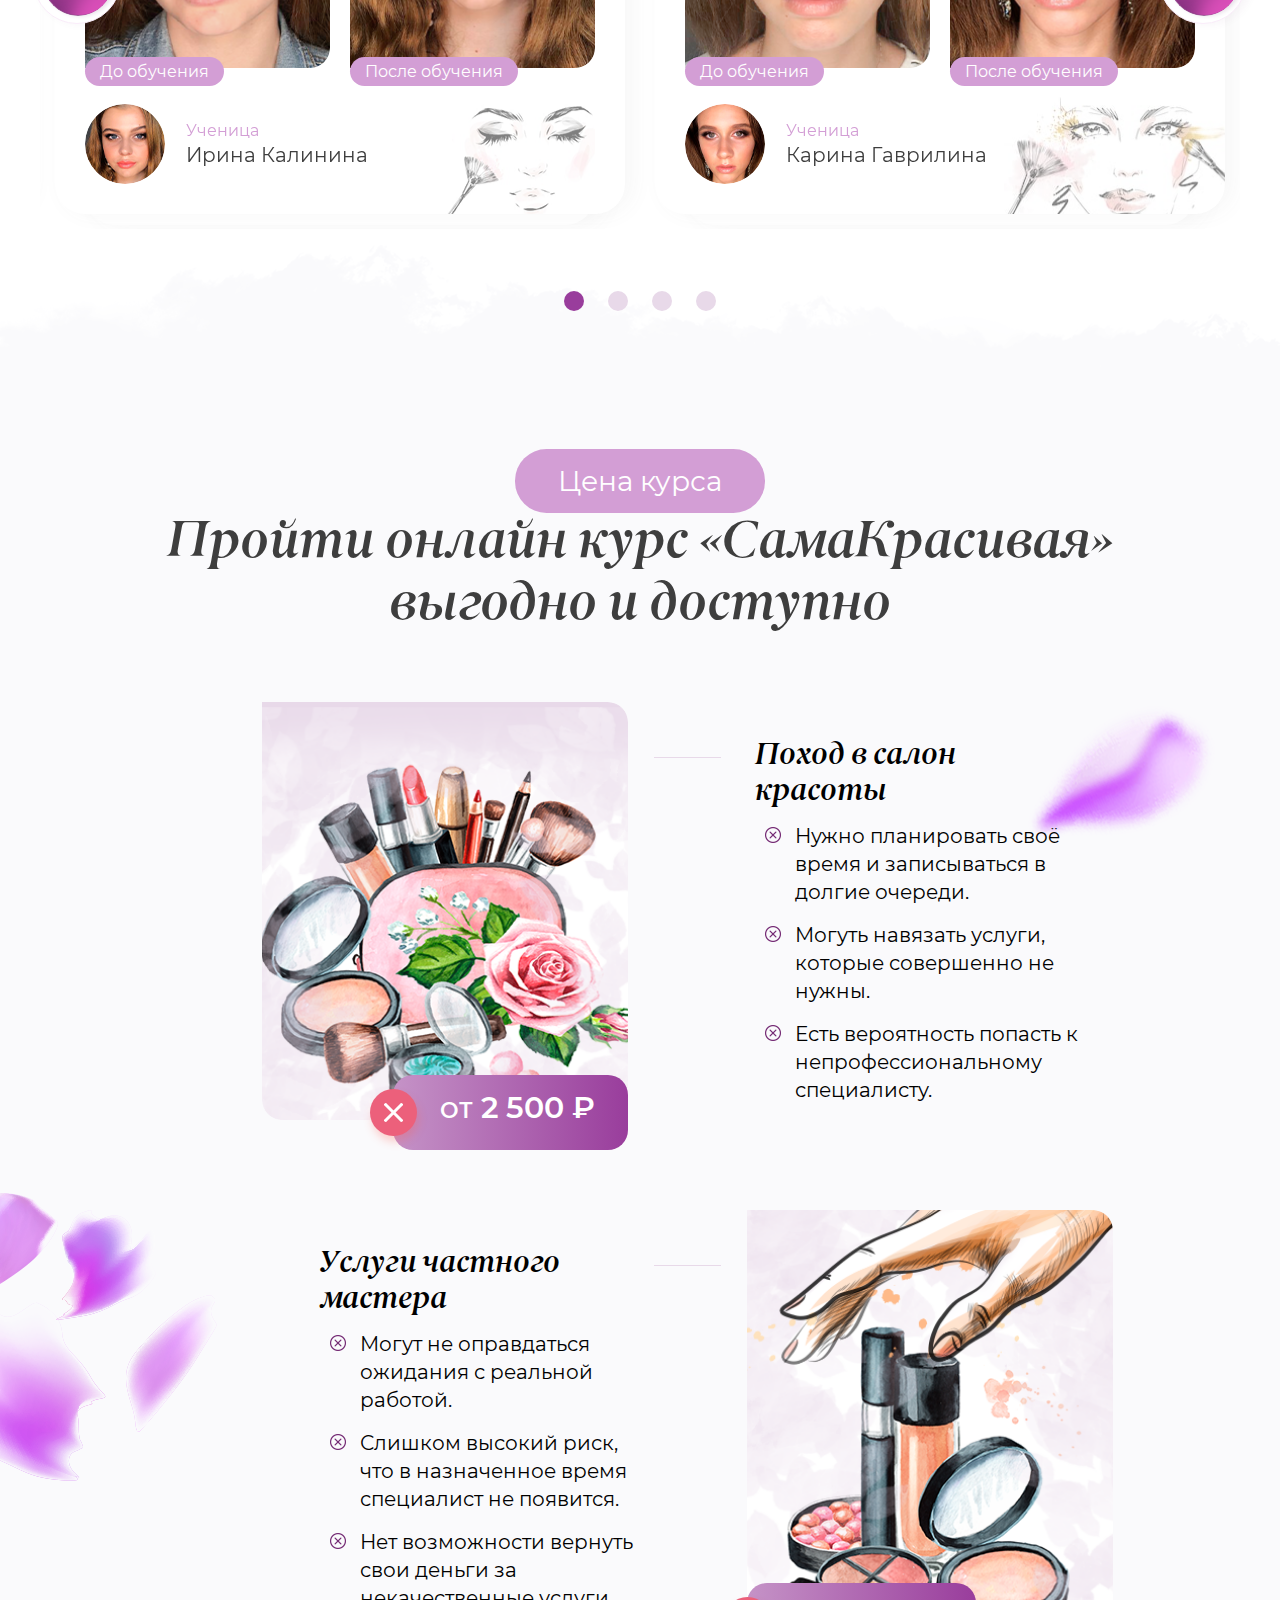
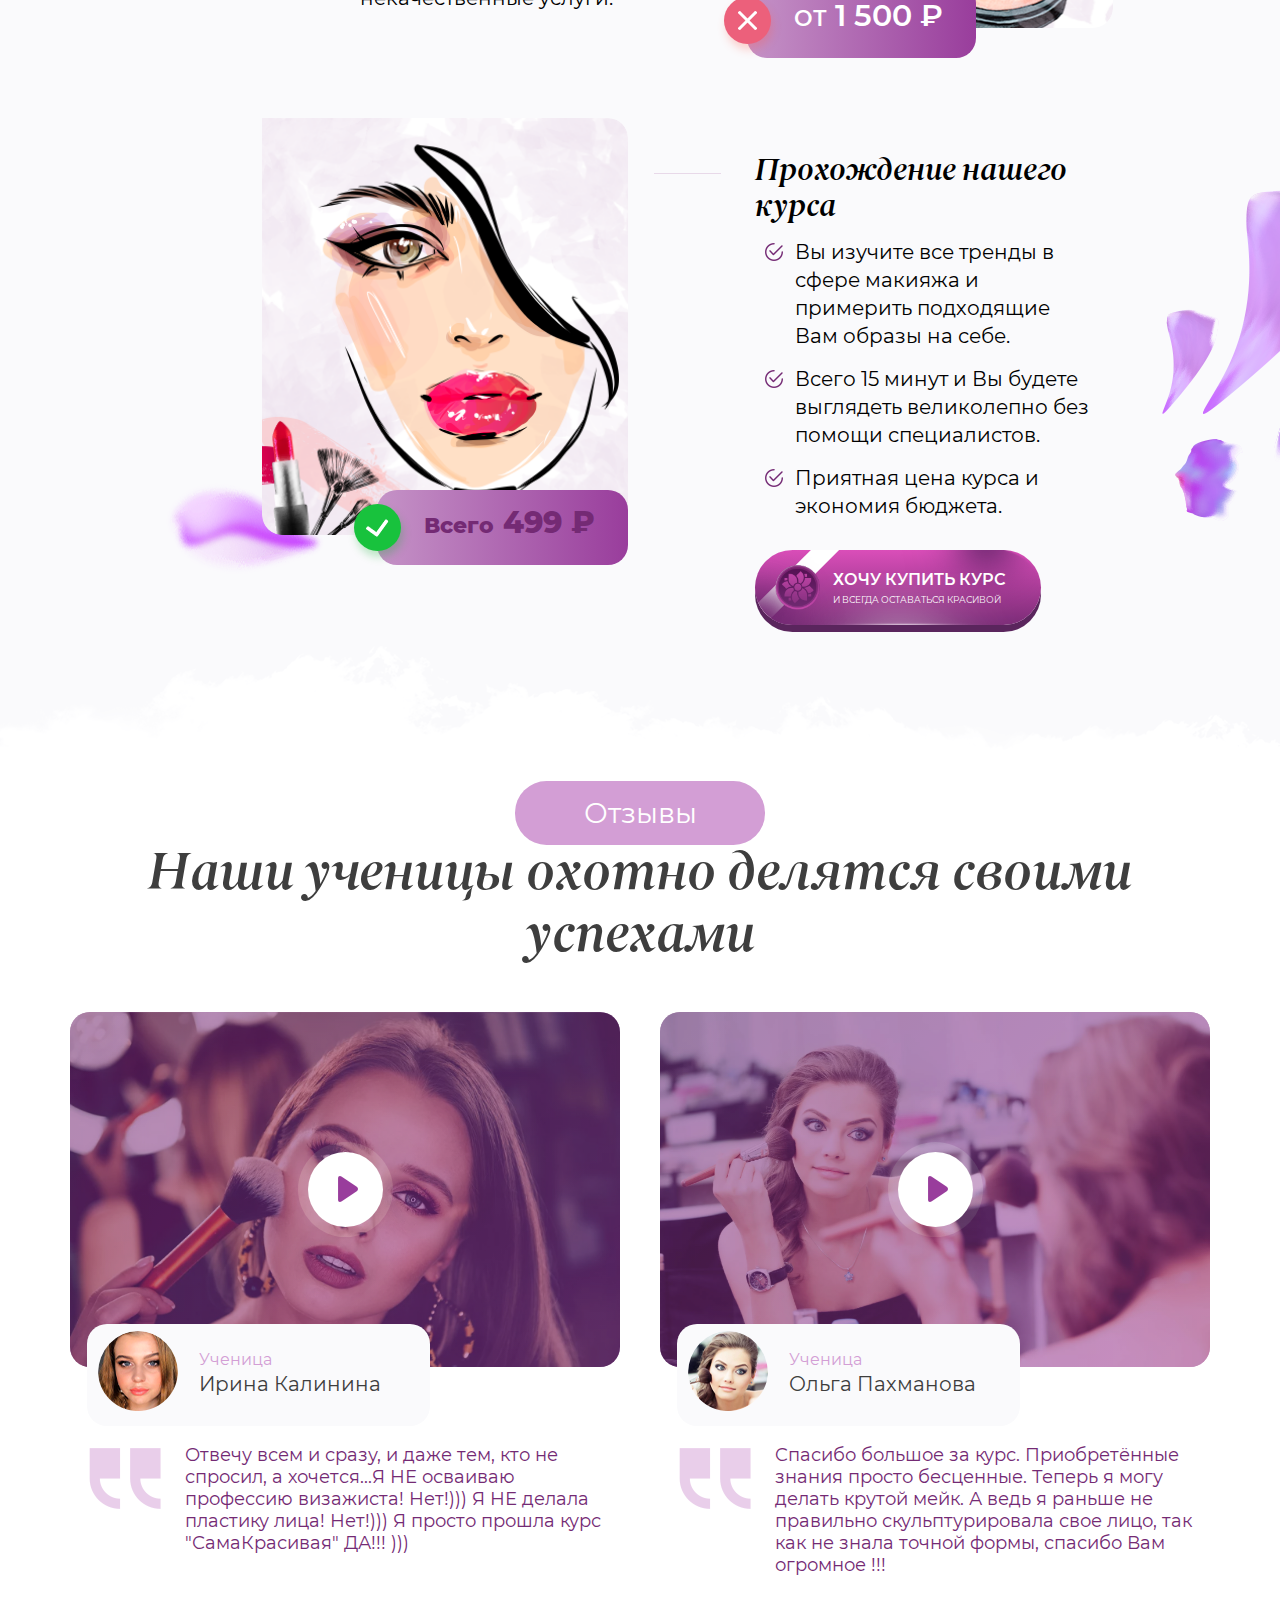
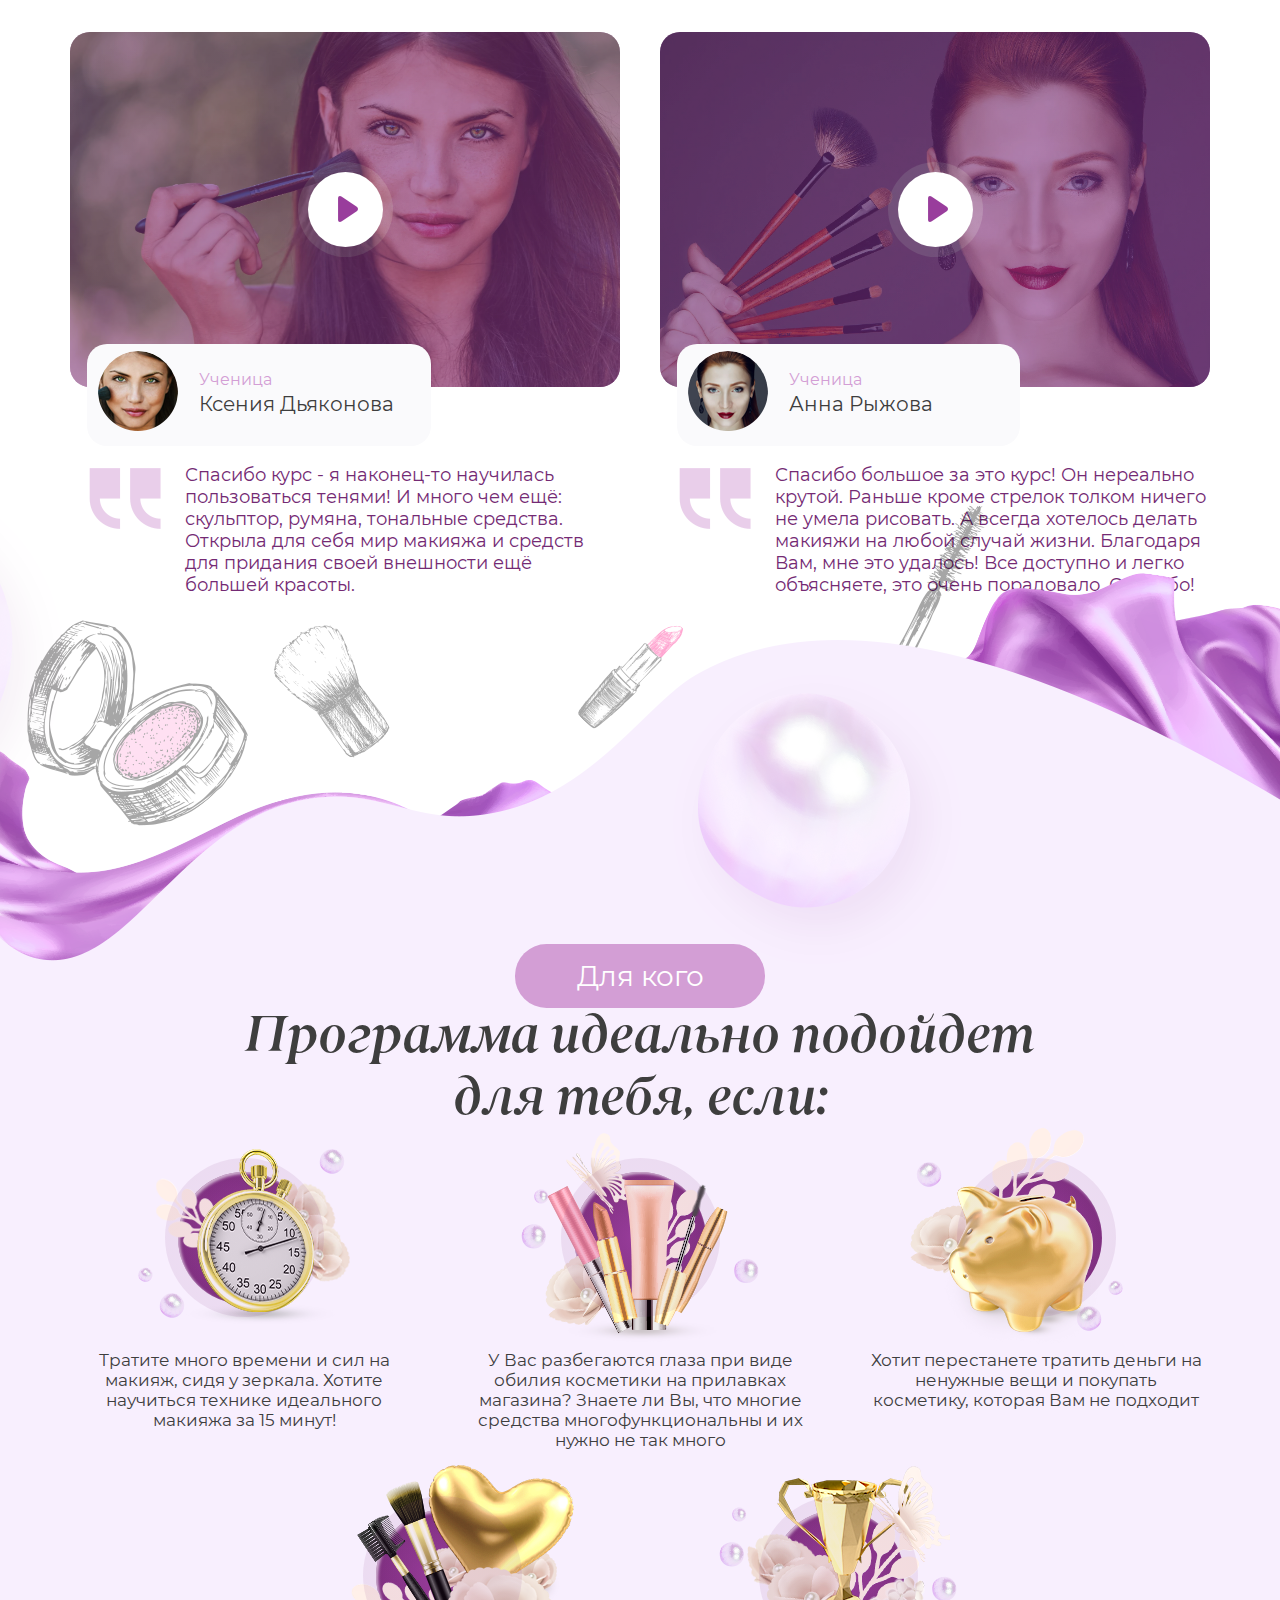
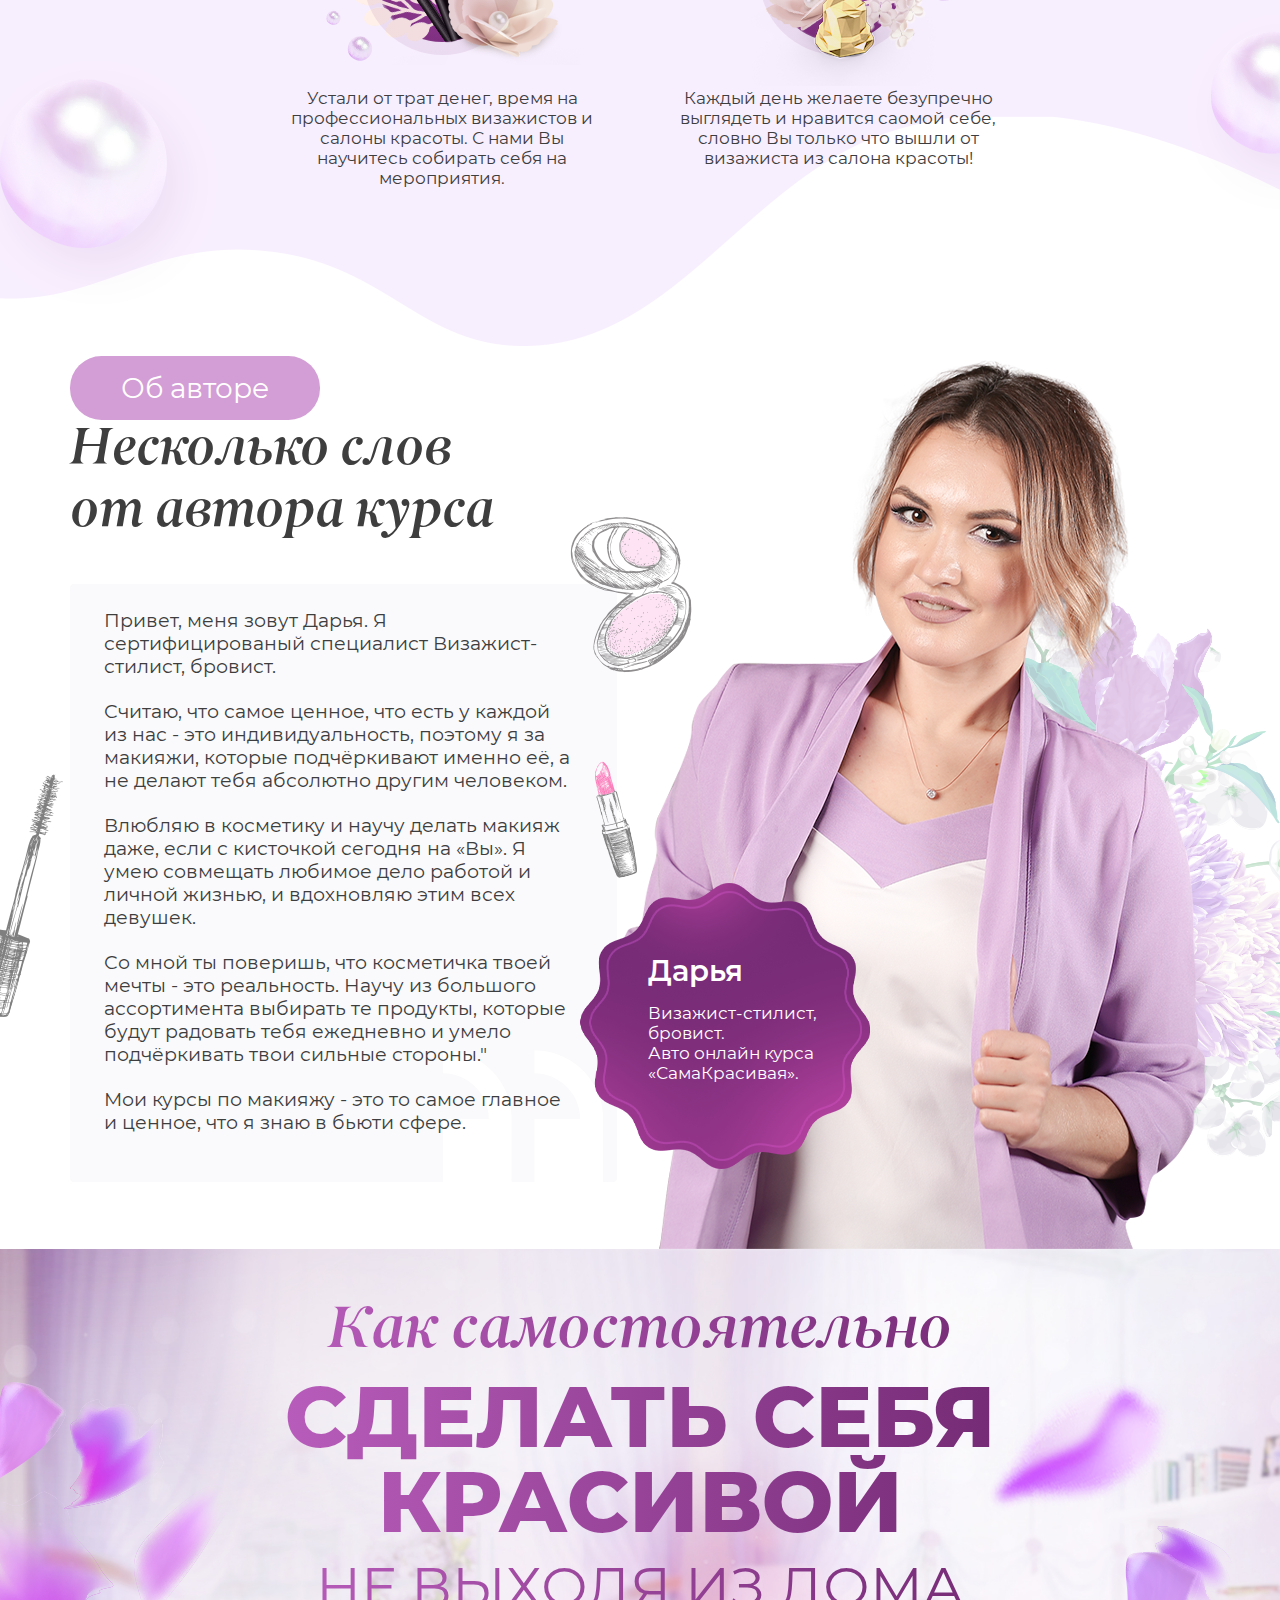
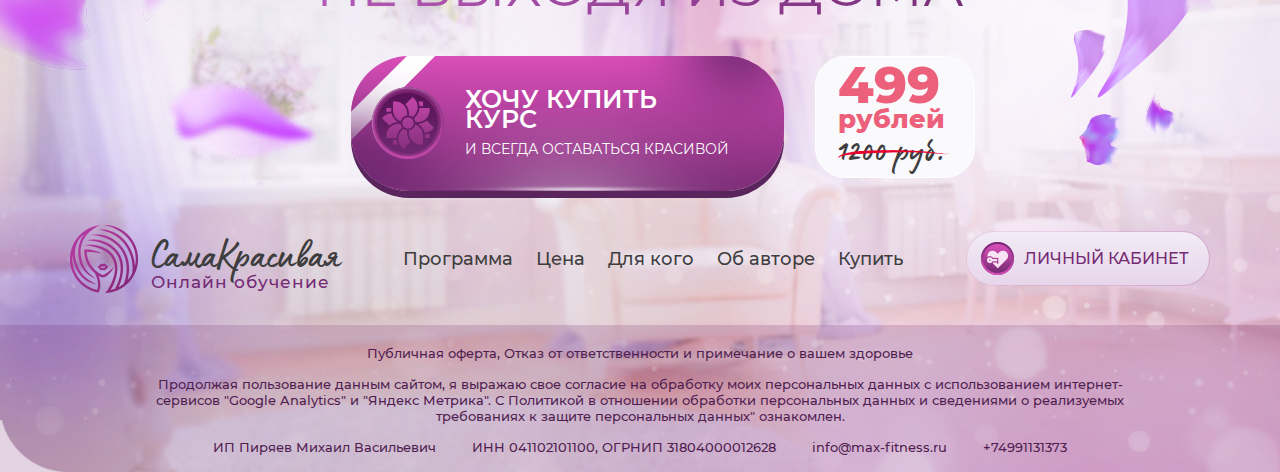
==== commit 5725c89b: "adapt" ====
--- a/index.html
+++ b/index.html
@@ -35,7 +35,7 @@
                             <span class="logo__dop">Онлайн обучение</span>
                         </span>
                     </a>
-                    <nav class="header__nav" data-id="header__nav">
+                    <nav class="header__nav" data-nav>
                         <ul class="header__main-menu">
                             <li class="menu-item" >
                                 <a href="#prog" >
@@ -58,7 +58,7 @@
                                 </a>
                             </li>
                             <li class="menu-item">
-                                <a href="#buy">
+                                <a href="#footer">
                                     Купить
                                 </a>
                             </li>
@@ -239,7 +239,7 @@
                         </p>
                     </div>
                     <div class="play__btn">
-                        <a href="#" class="prog__play">
+                        <a data-fancybox href="https://www.youtube.com/watch?v=_sI_Ps7JSEk" class="prog__play">
                             <svg xmlns="http://www.w3.org/2000/svg" width="40" height="40" viewBox="0 0 494.148 494.148" fill="#fff"><path d="M405.284 201.188L130.804 13.28C118.128 4.596 105.356 0 94.74 0 74.216 0 61.52 16.472 61.52 44.044v406.124c0 27.54 12.68 43.98 33.156 43.98 10.632 0 23.2-4.6 35.904-13.308l274.608-187.904c17.66-12.104 27.44-28.392 27.44-45.884.004-17.48-9.664-33.764-27.344-45.864z" filter="url(#inset-shadow)"/><filter id="inset-shadow"><feOffset dx="10" dy="1 0"></feOffset><feGaussianBlur stdDeviation="20" result="offset-blur"></feGaussianBlur><feComposite operator="out" in="SourceGraphic" in2="offset-blur" result="inverse"></feComposite><feFlood flood-color="#b691af" flood-opacity="0.65" result="color"></feFlood><feComposite operator="in" in="color" in2="inverse" result="shadow"></feComposite><feComposite operator="over" in="shadow" in2="SourceGraphic"></feComposite></filter></svg>
                         </a>
                     </div>
@@ -478,7 +478,7 @@
                 </div>
             </div>
         </section>
-        <section class="price">
+        <section class="price" id="price">
             <div class="container">
                 <div class="price__help">
                     <div class="center">
@@ -590,7 +590,7 @@
                     <div class="rev__card-wrap">
                         <div class="rev__card">
                             <div class="rev__top">
-                                <a href="#" class="rev__img">
+                                <a data-fancybox href="https://www.youtube.com/watch?v=_sI_Ps7JSEk" class="rev__img">
                                     <img src="img/rev1.jpg" alt="">
                                 </a>
                                 <div class="rev__pep">
@@ -616,7 +616,7 @@
                     <div class="rev__card-wrap">
                         <div class="rev__card">
                             <div class="rev__top">
-                                <a href="#" class="rev__img">
+                                <a data-fancybox href="https://www.youtube.com/watch?v=_sI_Ps7JSEk" class="rev__img">
                                     <img src="img/rev2.jpg" alt="">
                                 </a>
                                 <div class="rev__pep">
@@ -641,7 +641,7 @@
                     <div class="rev__card-wrap">
                         <div class="rev__card">
                             <div class="rev__top">
-                                <a href="#" class="rev__img">
+                                <a data-fancybox href="https://www.youtube.com/watch?v=_sI_Ps7JSEk" class="rev__img">
                                     <img src="img/rev3.jpg" alt="">
                                 </a>
                                 <div class="rev__pep">
@@ -666,7 +666,7 @@
                     <div class="rev__card-wrap">
                         <div class="rev__card">
                             <div class="rev__top">
-                                <a href="#" class="rev__img">
+                                <a data-fancybox href="https://www.youtube.com/watch?v=_sI_Ps7JSEk" class="rev__img">
                                     <img src="img/rev4.jpg" alt="">
                                 </a>
                                 <div class="rev__pep">
@@ -691,7 +691,7 @@
                 </div>
             </div>
         </section>
-        <section class="who">
+        <section class="who" id="foryou">
             <div class="container">
                 <div class="who__help">
                     <div class="center">
@@ -702,7 +702,7 @@
                     <h2 class="title-l">
                         Программа идеально подойдет <br> для тебя, если:
                     </h2>
-                    <div class="who__wrap">
+                    <div class="who__wrap" data-who>
                         <div class="who__card-wrap">
                             <div class="who__card">
                                 <div class="who__card-img prog__card-img">
@@ -762,7 +762,7 @@
                 </div>
             </div>
         </section>
-        <section class="author">
+        <section class="author" id="about">
             <div class="container">
                 <div class="author__help">
                     <div class="title__prev">
@@ -842,7 +842,7 @@
                             <span class="logo__dop">Онлайн обучение</span>
                         </span>
                     </a>
-                    <nav class="header__nav" data-id="header__nav">
+                    <nav class="header__nav" data-nav>
                         <ul class="header__main-menu">
                             <li class="menu-item" >
                                 <a href="#prog" >
@@ -865,7 +865,7 @@
                                 </a>
                             </li>
                             <li class="menu-item">
-                                <a href="#buy">
+                                <a href="#footer">
                                     Купить
                                 </a>
                             </li>
--- a/css/main.css
+++ b/css/main.css
@@ -546,6 +546,8 @@
 .main__wrap {
     width: 56%;
     min-width: 639px;
+    position: relative;
+    z-index: 5;
 }
 .main .title {
     margin-bottom: 26px;
@@ -801,7 +803,10 @@
 .prog__card-wrap:nth-child(4) .prog__card {
     background: url('../img/what4-bg.png') no-repeat 0 0 / cover;
 }
-
+.prog__video-text {
+    position: relative;
+    z-index: 5;
+}
 .prog__video {
     display: -webkit-box;
     display: -webkit-flex;
@@ -1213,6 +1218,8 @@
 }
 .look__left{
     width: 52%;
+    position: relative;
+    z-index: 5;
 }
 .look__left ul li {
     display: -webkit-box;
@@ -1470,6 +1477,7 @@
 }
 .slick-dots {
     bottom: -82px !important;
+    z-index: 5;
 }
 
 /* ---price--- */
@@ -1612,6 +1620,7 @@
 }
 .price__card {
     width: 90%;
+    z-index: 5;
     margin-left: auto;
     display: -webkit-box;
     display: -webkit-flex;
@@ -2110,7 +2119,7 @@
     bottom: -67px;
     right: 4px;
     z-index: 1;
-    background: url('../img/author-w.png');
+    background: url('../img/author-w.png') no-repeat 0 0 / cover;
 }
 
 .author__card {
--- a/css/mobile.css
+++ b/css/mobile.css
@@ -1,13 +1,13 @@
 
-
-/* 1461-1650px */
-@media screen and (max-width: 1650px) {
-  
-}
 
 /* 1200-1460px */
-@media screen and (max-width: 1460px) {
-  
+@media screen and (max-width: 1380px) {
+  .slick-prev {
+    left: -7px !important;
+}
+.slick-next {
+  right: -7px !important;
+}
 }
 
 
@@ -16,6 +16,44 @@
   .container{
     width: 960px;
   }
+  .main .container:after {
+    right: -77px;
+  }
+  .prog__video:after {
+    right: -211px;
+  }
+  .prog__video::before {
+    right: -242px;
+  }
+  .best__left {
+    width: 50%;
+  }
+  .look::before,
+  .look::after {
+    display: none;
+  }
+  .price__card {
+    width: 100%;
+  }
+  .author__right::after {
+    right: -72px;
+  }
+  .footer .title {
+    width: 80%;
+  }
+  .foot__offer {
+    width: 68%;
+    padding-left: 0;
+  }
+  .header__nav > ul > li:not(:last-child) {
+    margin-right: 13px;
+}
+.menu-item > a {
+  font-size: 16px;
+}
+.prog__wrap {
+  margin-bottom: 153px !important;
+}
 }
  
 /* 769-992px */
@@ -24,179 +62,500 @@
       width: 90%;
   }
   .header__nav {
-    position: absolute;
-    top: 0;
-    padding: 70px 0 30px;
-    right: -100%;
-    min-height: 100vh;
-    background-color: #fff;
-    overflow: hidden;
-    -webkit-box-shadow: 0px 0px 16px 0px rgba(0, 1, 1, 0.15);
-    -moz-box-shadow: 0px 0px 16px 0px rgba(0, 1, 1, 0.15);
-         box-shadow: 0px 0px 16px 0px rgba(0, 1, 1, 0.15);
-    -webkit-transition: 0.8s;
-    -o-transition: 0.8s;
-    -moz-transition: 0.8s;
-    transition: 0.8s;
-    width: 50%;
-    z-index: 8;
-  }
-  .header__nav.open {
-    right: 0;
-    -webkit-transition: 0.8s;
-    -o-transition: 0.8s;
-    -moz-transition: 0.8s;
-    transition: 0.8s;
-  }
-  .header__nav > ul {
-    -webkit-box-orient: vertical;
-    -webkit-box-direction: normal;
-    -ms-flex-direction: column;
-    -webkit-flex-direction: column;
-       -moz-box-orient: vertical;
-       -moz-box-direction: normal;
-            flex-direction: column;
-    margin: 0;
-  }
-  .header__nav > ul > li {
-    padding: 14px 20px;
-    border-bottom: 1px solid rgba(25, 25, 25, 0.2);
-    width: 100%;
-  }
-  .header__nav > ul > li > a {
-    display: inline-block;
-    color: #00435d;
-    text-transform: uppercase;
-    font-weight: 700;
-    
-  }
-  .menu_btn {
-    margin-top: 7px;
-    display: block;
-    position: relative;
-    height: 20px;
-    width: 30px;
-    -webkit-transition: 0.3s;
-    -o-transition: 0.3s;
-    -moz-transition: 0.3s;
-    transition: 0.3s;
-    cursor: pointer;
-    z-index: 8;
-  }
-  .bar {
-    position: relative;
-    display: block;
-    width: 30px;
-    height: 4px;
-    margin: 0 auto;
-    background: #FFFFFF;
-    -webkit-border-radius: 3px;
-       -moz-border-radius: 3px;
-            border-radius: 3px;
-    overflow: hidden;
-    -webkit-transition: 0.4s;
-    -o-transition: 0.4s;
-    -moz-transition: 0.4s;
-    transition: 0.4s;
-  }
-  .bar:nth-of-type(1) {
-    top: 8px;
-    -moz-transition: top 0.3s ease 0.3s, -moz-transform 0.3s ease-out 0.1s;
-    -o-transition: top 0.3s ease 0.3s, -o-transform 0.3s ease-out 0.1s;
-    -webkit-transition: top 0.3s ease, -webkit-transform 0.3s ease-out;
-    -webkit-transition-delay: 0.3s, 0.1s;
-    -webkit-transition: top 0.3s ease 0.3s, -webkit-transform 0.3s ease-out 0.1s;
-    transition: top 0.3s ease 0.3s, -webkit-transform 0.3s ease-out 0.1s;
-    -moz-transition: top 0.3s ease 0.3s, transform 0.3s ease-out 0.1s, -moz-transform 0.3s ease-out 0.1s;
-    transition: top 0.3s ease 0.3s, transform 0.3s ease-out 0.1s;
-    transition: top 0.3s ease 0.3s, transform 0.3s ease-out 0.1s, -webkit-transform 0.3s ease-out 0.1s, -moz-transform 0.3s ease-out 0.1s, -o-transform 0.3s ease-out 0.1s;
-    transition: top 0.3s ease 0.3s, transform 0.3s ease-out 0.1s, -webkit-transform 0.3s ease-out 0.1s;
-    -webkit-animation: mrotr 2s cubic-bezier(0.5, 0.2, 0.2, 1.01);
-    -moz-animation: mrotr 2s cubic-bezier(0.5, 0.2, 0.2, 1.01);
-      -o-animation: mrotr 2s cubic-bezier(0.5, 0.2, 0.2, 1.01);
-         animation: mrotr 2s cubic-bezier(0.5, 0.2, 0.2, 1.01);
-  }
-  .bar:nth-of-type(2) {
-    top: 12px;
-    -moz-transition: ease 0.3s 0.3s;
-    -o-transition: ease 0.3s 0.3s;
-    -webkit-transition: ease 0.3s;
-    -webkit-transition-delay: 0.3s;
-    -webkit-transition: ease 0.3s 0.3s;
-    transition: ease 0.3s 0.3s;
-    -webkit-animation: fade 2s cubic-bezier(0.5, 0.2, 0.2, 1.01);
-    -moz-animation: fade 2s cubic-bezier(0.5, 0.2, 0.2, 1.01);
-      -o-animation: fade 2s cubic-bezier(0.5, 0.2, 0.2, 1.01);
-         animation: fade 2s cubic-bezier(0.5, 0.2, 0.2, 1.01);
-  }
-  .bar:nth-of-type(3) {
-    top: 16px;
-    -moz-transition: top 0.3s ease 0.3s, -moz-transform 0.3s ease-out 0.1s;
-    -o-transition: top 0.3s ease 0.3s, -o-transform 0.3s ease-out 0.1s;
-    -webkit-transition: top 0.3s ease, -webkit-transform 0.3s ease-out;
-    -webkit-transition-delay: 0.3s, 0.1s;
-    -webkit-transition: top 0.3s ease 0.3s, -webkit-transform 0.3s ease-out 0.1s;
-    transition: top 0.3s ease 0.3s, -webkit-transform 0.3s ease-out 0.1s;
-    -moz-transition: top 0.3s ease 0.3s, transform 0.3s ease-out 0.1s, -moz-transform 0.3s ease-out 0.1s;
-    transition: top 0.3s ease 0.3s, transform 0.3s ease-out 0.1s;
-    transition: top 0.3s ease 0.3s, transform 0.3s ease-out 0.1s, -webkit-transform 0.3s ease-out 0.1s, -moz-transform 0.3s ease-out 0.1s, -o-transform 0.3s ease-out 0.1s;
-    transition: top 0.3s ease 0.3s, transform 0.3s ease-out 0.1s, -webkit-transform 0.3s ease-out 0.1s;
-    -webkit-animation: mrotl 2s cubic-bezier(0.5, 0.2, 0.2, 1.01);
-    -moz-animation: mrotl 2s cubic-bezier(0.5, 0.2, 0.2, 1.01);
-      -o-animation: mrotl 2s cubic-bezier(0.5, 0.2, 0.2, 1.01);
-         animation: mrotl 2s cubic-bezier(0.5, 0.2, 0.2, 1.01);
-  }
-  .menu_btn.open .bar:nth-of-type(1) {
-    top: 15px;
-    background: #333;
-    -webkit-transform: rotate(45deg);
-    -moz-transform: rotate(45deg);
-     -ms-transform: rotate(45deg);
-      -o-transform: rotate(45deg);
-         transform: rotate(45deg);
-    -moz-transition: top 0.3s ease 0.1s, -moz-transform 0.3s ease-out 0.5s;
-    -o-transition: top 0.3s ease 0.1s, -o-transform 0.3s ease-out 0.5s;
-    -webkit-transition: top 0.3s ease, -webkit-transform 0.3s ease-out;
-    -webkit-transition-delay: 0.1s, 0.5s;
-    -webkit-transition: top 0.3s ease 0.1s, -webkit-transform 0.3s ease-out 0.5s;
-    transition: top 0.3s ease 0.1s, -webkit-transform 0.3s ease-out 0.5s;
-    -moz-transition: top 0.3s ease 0.1s, transform 0.3s ease-out 0.5s, -moz-transform 0.3s ease-out 0.5s;
-    transition: top 0.3s ease 0.1s, transform 0.3s ease-out 0.5s;
-    transition: top 0.3s ease 0.1s, transform 0.3s ease-out 0.5s, -webkit-transform 0.3s ease-out 0.5s, -moz-transform 0.3s ease-out 0.5s, -o-transform 0.3s ease-out 0.5s;
-    transition: top 0.3s ease 0.1s, transform 0.3s ease-out 0.5s, -webkit-transform 0.3s ease-out 0.5s;
-  }
-  .menu_btn.open .bar:nth-of-type(2) {
-    opacity: 0;
-  }
-  .menu_btn.open .bar:nth-of-type(3) {
-    top: 7px;
-    background: #333;
-    -webkit-transform: rotate(-45deg);
-    -moz-transform: rotate(-45deg);
-     -ms-transform: rotate(-45deg);
-      -o-transform: rotate(-45deg);
-         transform: rotate(-45deg);
-    -moz-transition: top 0.3s ease 0.1s, -moz-transform 0.3s ease-out 0.5s;
-    -o-transition: top 0.3s ease 0.1s, -o-transform 0.3s ease-out 0.5s;
-    -webkit-transition: top 0.3s ease, -webkit-transform 0.3s ease-out;
-    -webkit-transition-delay: 0.1s, 0.5s;
-    -webkit-transition: top 0.3s ease 0.1s, -webkit-transform 0.3s ease-out 0.5s;
-    transition: top 0.3s ease 0.1s, -webkit-transform 0.3s ease-out 0.5s;
-    -moz-transition: top 0.3s ease 0.1s, transform 0.3s ease-out 0.5s, -moz-transform 0.3s ease-out 0.5s;
-    transition: top 0.3s ease 0.1s, transform 0.3s ease-out 0.5s;
-    transition: top 0.3s ease 0.1s, transform 0.3s ease-out 0.5s, -webkit-transform 0.3s ease-out 0.5s, -moz-transform 0.3s ease-out 0.5s, -o-transform 0.3s ease-out 0.5s;
-    transition: top 0.3s ease 0.1s, transform 0.3s ease-out 0.5s, -webkit-transform 0.3s ease-out 0.5s;
-  }
-  
+    display: none;
+  }
+  .main .container:after {
+    right: -204px;
+}
+.prog .slick-list,
+.prog .slick-track,
+.who .slick-list,
+.who .slick-track {
+  display: -webkit-box !important;
+  display: -webkit-flex !important;
+  display: -moz-box !important;
+  display: -ms-flexbox !important;
+  display: flex !important;
+}
+.prog__wrap .slick-slide > div,
+.prog__wrap .slick-slide .prog__card-wrap,
+.who .slick-slide > div,
+.who__card-wrap {
+  height: 100%;
+}
+.prog__card-wrap:nth-child(1) .prog__card {
+  background: url(../img/what1-bg.png) no-repeat bottom left / cover;
+}
+.slick-arrow {
+  width: 44px !important;
+  height: 44px !important;
+}
+.slick-arrow::before {
+  top: 4px;
+  left: 4px;
+  width: 35px;
+  height: 35px;
+}
+.slick-arrow::after {
+  width: 11px;
+  height: 18px;
+}
+
+.prog__video:after {
+  top: 25px;
+  right: unset;
+  left: -128px;
+}
+.play__btn {
+  margin: 59px auto 0;
+}
+.prog__video-tit:after {
+  width: 212px;
+  top: 18px;
+  -webkit-transform: rotateZ(25deg);
+     -moz-transform: rotateZ(25deg);
+      -ms-transform: rotate(25deg);
+       -o-transform: rotateZ(25deg);
+          transform: rotateZ(25deg);
+}
+.prog__video::before {
+  right: -39px;
+  bottom: unset;
+  top: -83px;
+  width: 175px;
+  height: 216px;
+  -webkit-transform: rotateZ(30deg);
+     -moz-transform: rotateZ(30deg);
+      -ms-transform: rotate(30deg);
+       -o-transform: rotateZ(30deg);
+          transform: rotateZ(30deg);
+}
+.best__right {
+  display: none;
+}
+.best__left {
+  width: 100%;
+}
+.look__wrap {
+  -webkit-box-orient: vertical;
+  -webkit-box-direction: normal;
+  -webkit-flex-direction: column;
+     -moz-box-orient: vertical;
+     -moz-box-direction: normal;
+      -ms-flex-direction: column;
+          flex-direction: column;
+}
+.look__left {
+  width: 100%;
+}
+.look__right {
+  width: 100%;
+}
+.look__right::before {
+  width: 330px;
+  height: 286px;
+  top: -16px;
+  right: 0px;
+}
+.result {
+  padding: 71px 0 ;
+}
+.price__wrap {
+  width: 100%;
+}
+.price__list {
+  width: 44%;
+}
+.rev__card-wrap {
+  width: 100%;
+}
+.who::before {
+  top: 1px;
+  width: 993px;
+  height: 1011px;
+}
+.author__title {
+  width: 100%;
+}
+.author__wrap {
+  -webkit-box-orient: vertical;
+  -webkit-box-direction: normal;
+  -webkit-flex-direction: column;
+     -moz-box-orient: vertical;
+     -moz-box-direction: normal;
+      -ms-flex-direction: column;
+          flex-direction: column;
+}
+.author__left,
+.author__right {
+  width: 100%;
+}
+.author__left::before {
+  display: none;
+}
+.author__right {
+  padding-top: 600px;
+}
+.author__right::after {
+  width: 449px;
+  height: 697px;
+  right: 0;
+}
+.author__help::after {
+  display: none;
+}
+.author__card {
+  left: 0;
+}
+.footer .title {
+  width: 100%;
+}
+.foot__offer {
+  width: 95%;
+}
+.foot__offer .main__price {
+  margin-right: 0;
+}
+.footer {
+  background: url(../img/main-bg.jpg) no-repeat center 0 / cover;
+}
 }
 
 /* 577-768px */
 @media screen and (max-width: 768px) {
-  
+.main__wrap {
+  width: 100%;
+  min-width: unset;
+}
+.title {
+  font-size: 46px !important;
+  line-height: unset !important;
+}
+.title__top {
+  font-size: 34px !important;
+}
+.title__bot {
+  font-size: 32px !important;
+}
+.main .container:after {
+  width: 320px;
+  height: 512px;
+  right: 0;
+  left: 0;
+  margin: 0 auto;
+}
+.main .container {
+  padding-bottom: 43px;
+}
+.main__offer {
+  margin-bottom: 350px;
+}
+.main {
+  background: url(../img/main-bg.jpg) no-repeat center 0 / cover;
+  -webkit-border-radius: 0;
+     -moz-border-radius: 0;
+          border-radius: 0;
+}
+.prog__video::before {
+  right: -86px;
+}
+.prog__video-tit:after {
+  width: 162px;
+  top: 30px;
+  -webkit-transform: rotateZ(36deg);
+     -moz-transform: rotateZ(36deg);
+      -ms-transform: rotate(36deg);
+       -o-transform: rotateZ(36deg);
+          transform: rotateZ(36deg);
+}
+.title-l {
+  font-size: 36px;
+}
+.title__prev {
+  font-size: 20px;
+}
+.best__card {
+  height: 100%;
+}
+.price__card:after {
+  display: none;
+}
+.price__card {
+  -webkit-box-orient: vertical;
+  -webkit-box-direction: normal;
+  -webkit-flex-direction: column;
+     -moz-box-orient: vertical;
+     -moz-box-direction: normal;
+      -ms-flex-direction: column;
+          flex-direction: column;
+}
+.price__card:nth-child(2) {
+  -webkit-box-orient: vertical;
+  -webkit-box-direction: reverse;
+  -webkit-flex-direction: column-reverse;
+     -moz-box-orient: vertical;
+     -moz-box-direction: reverse;
+      -ms-flex-direction: column-reverse;
+          flex-direction: column-reverse;
+}
+.price__img,
+.price__list {
+  width: 80% !important;
+  margin: 0 auto !important;
+}
+.price__help::before,
+.price__help::after {
+  display: none;
+}
+.price__card .btn {
+  display: none;
+}
+.price {
+  padding: 50px 0;
+}
+.slick-next {
+  right: 10px !important;
+}
+.slick-prev {
+  left: 10px !important;
+}
+.title-l br {
+  display: none;
+}
+.who {
+  padding: 318px 0 125px;
+}
+.author__left::after {
+  width: 89px;
+  height: 261px;
+  top: unset;
+  right: unset;
+}
+.foot__offer {
+  width: 100%;
+}
+.btn__top {
+  font-size: 17px;
+}
+.btn {
+  font-size: 10px;
+  margin-right: 0 !important;
+}
+.btn::before {
+  width: 55px;
+  height: 55px;
+}
+.btn__help {
+  padding: 24px 50px 24px 88px;
+}
+.foot__offer {
+  -webkit-box-orient: vertical;
+  -webkit-box-direction: reverse;
+  -webkit-flex-direction: column-reverse;
+     -moz-box-orient: vertical;
+     -moz-box-direction: reverse;
+      -ms-flex-direction: column-reverse;
+          flex-direction: column-reverse;
+  -webkit-box-align: center;
+  -webkit-align-items: center;
+     -moz-box-align: center;
+      -ms-flex-align: center;
+          align-items: center;
+}
+.footer .main__price {
+  margin-bottom: 20px;
+}
+.footer__bot,
+.footer__bot a {
+  font-size: 11px;
+}
+.footer__bot p {
+  width: 100%;
+}
+.footer__bot-wrap {
+  width: 100%;
+  -webkit-box-pack: center;
+  -webkit-justify-content: center;
+     -moz-box-pack: center;
+      -ms-flex-pack: center;
+          justify-content: center;
+  -webkit-flex-wrap: wrap;
+      -ms-flex-wrap: wrap;
+          flex-wrap: wrap;
+}
+.main {
+  padding: 126px 0 0;
+}
 }
 
 
 /* 320-576px */
 @media screen and (max-width: 576px) {
- 
-}
+  .title {
+    font-size: 34px !important;
+  }
+  .title__top {
+    font-size: 24px !important;
+  }
+  .title__bot {
+    font-size: 22px !important;
+  }
+  .title-l {
+    font-size: 26px;
+  }
+  .title__prev {
+    font-size: 15px;
+    min-width: unset;
+  }
+  .btn::before {
+    width: 45px;
+    height: 45px;
+  }
+  .header__logo {
+    width: 52%;
+}
+.logo__dop {
+  font-size: 10px;
+  margin-top: -6px;
+}
+.header__logo > span {
+  font-size: 23px;
+}
+.header__logo img {
+  margin-right: 5px;
+  max-width: 38px;
+}
+.header__lk {
+  width: 45%;
+  font-size: 8px;
+}
+.header__lk img {
+  margin-right: 3px;
+  max-width: 18px;
+}
+.lk__help {
+  padding: 10px;
+}
+.main__price-new span {
+  font-size: 38px;
+  line-height: unset;
+}
+.main__price-new {
+  font-size: 19px;
+}
+.main__price-old {
+  font-size: 30px;
+}
+.main__price {
+  min-width: 125px;
+  margin-right: 10px;
+  padding: 10px;
+  text-align: center;
+}
+.main__offer p {
+  font-size: 14px;
+}
+.btn__help {
+  padding: 20px 25px 20px 74px;
+}
+.btn__top {
+  margin-bottom: 0;
+}
+.main .container {
+  padding-bottom: 15px;
+}
+.main__offer {
+  margin-bottom: 414px;
+}
+.prog .slick-arrow {
+  top: 45% !important;
+}
+.prog__video-tit {
+  font-size: 28px;
+}
+.prog__video-text p {
+  padding-left: 0;
+  font-size: 14px;
+  margin-top: 25px;
+}
+.prog__video:after {
+  top: 118px;
+  left: -139px;
+  width: 515px;
+    height: 318px;
+}
+.prog__play {
+  width: 68px;
+  height: 68px;
+}
+.play__btn:after {
+  top: 2px;
+  left: 1px;
+}
+.prog__play svg {
+  width: 22px;
+}
+.prog__video {
+  -webkit-box-orient: vertical;
+  -webkit-box-direction: normal;
+  -webkit-flex-direction: column;
+     -moz-box-orient: vertical;
+     -moz-box-direction: normal;
+      -ms-flex-direction: column;
+          flex-direction: column;
+}
+.play__btn {
+  margin: 25px auto 0;
+}
+.prog__video-tit:after {
+  width: 69px;
+  height: 183px;
+  -webkit-transform: rotateZ(7deg);
+     -moz-transform: rotateZ(7deg);
+      -ms-transform: rotate(7deg);
+       -o-transform: rotateZ(7deg);
+          transform: rotateZ(7deg);
+  top: 28px;
+  left: 88px;
+  background: url(../img/line-ad.png) no-repeat 0 0 / cover;
+}
+.prog__video::before {
+  right: -37px;
+  top: -29px;
+  width: 124px;
+  height: 171px;
+}
+.play__btn {
+  width: 77px;
+  height: 77px;
+}
+.prog__video {
+  padding-bottom: 150px;
+}
+.best::before {
+  display: none;
+}
+.best__card-wrap {
+  width: 100%;
+  padding: 10px 0;
+}
+.best__left {
+  margin: -10px 0;
+}
+.look__left ul {
+  width: 100%;
+  padding-left: 0;
+}
+.look__left ul li {
+  font-size: 16px;
+}
+.look__right::before {
+  top: 7px;
+  right: -30px;
+}
+.look {
+  background: #fff url(../img/look-bg.png) no-repeat 54% 0 / cover;
+  padding: 323px 0 355px;
+  margin-top: -293px;
+}
+}
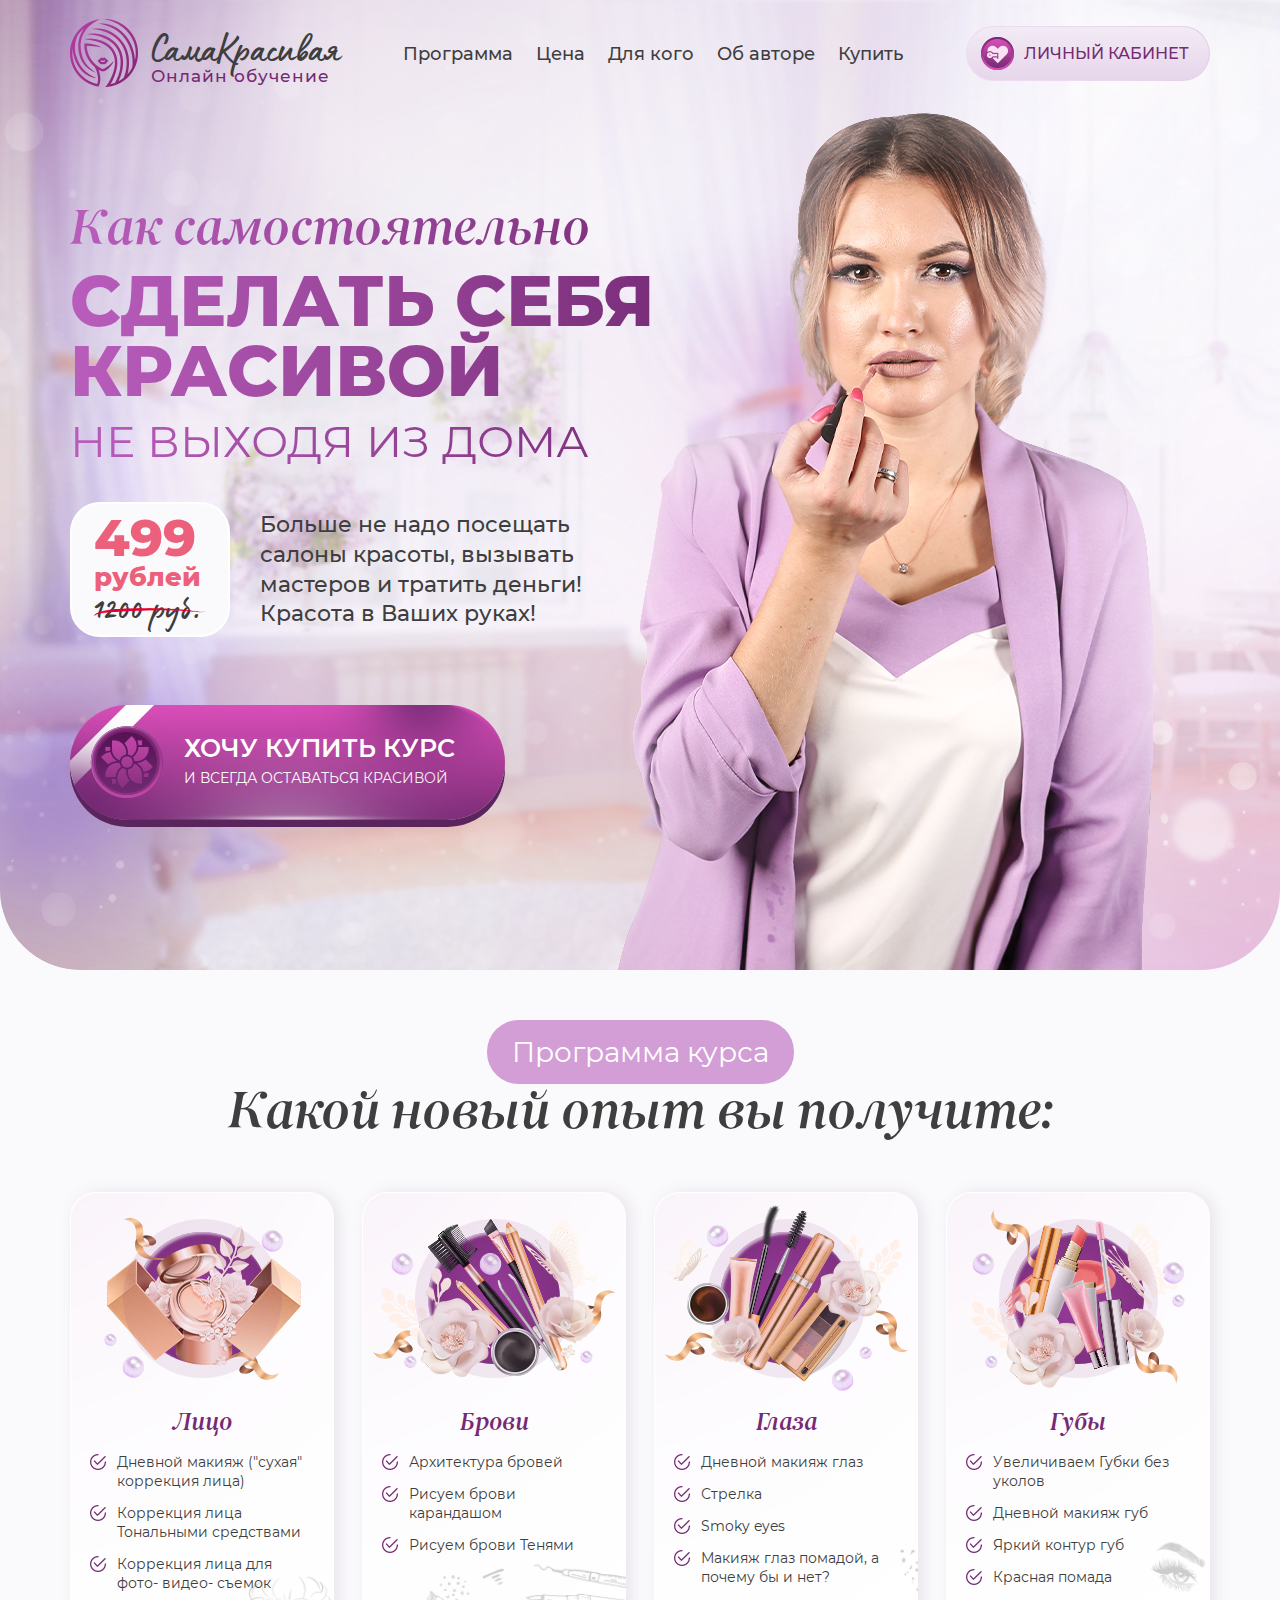
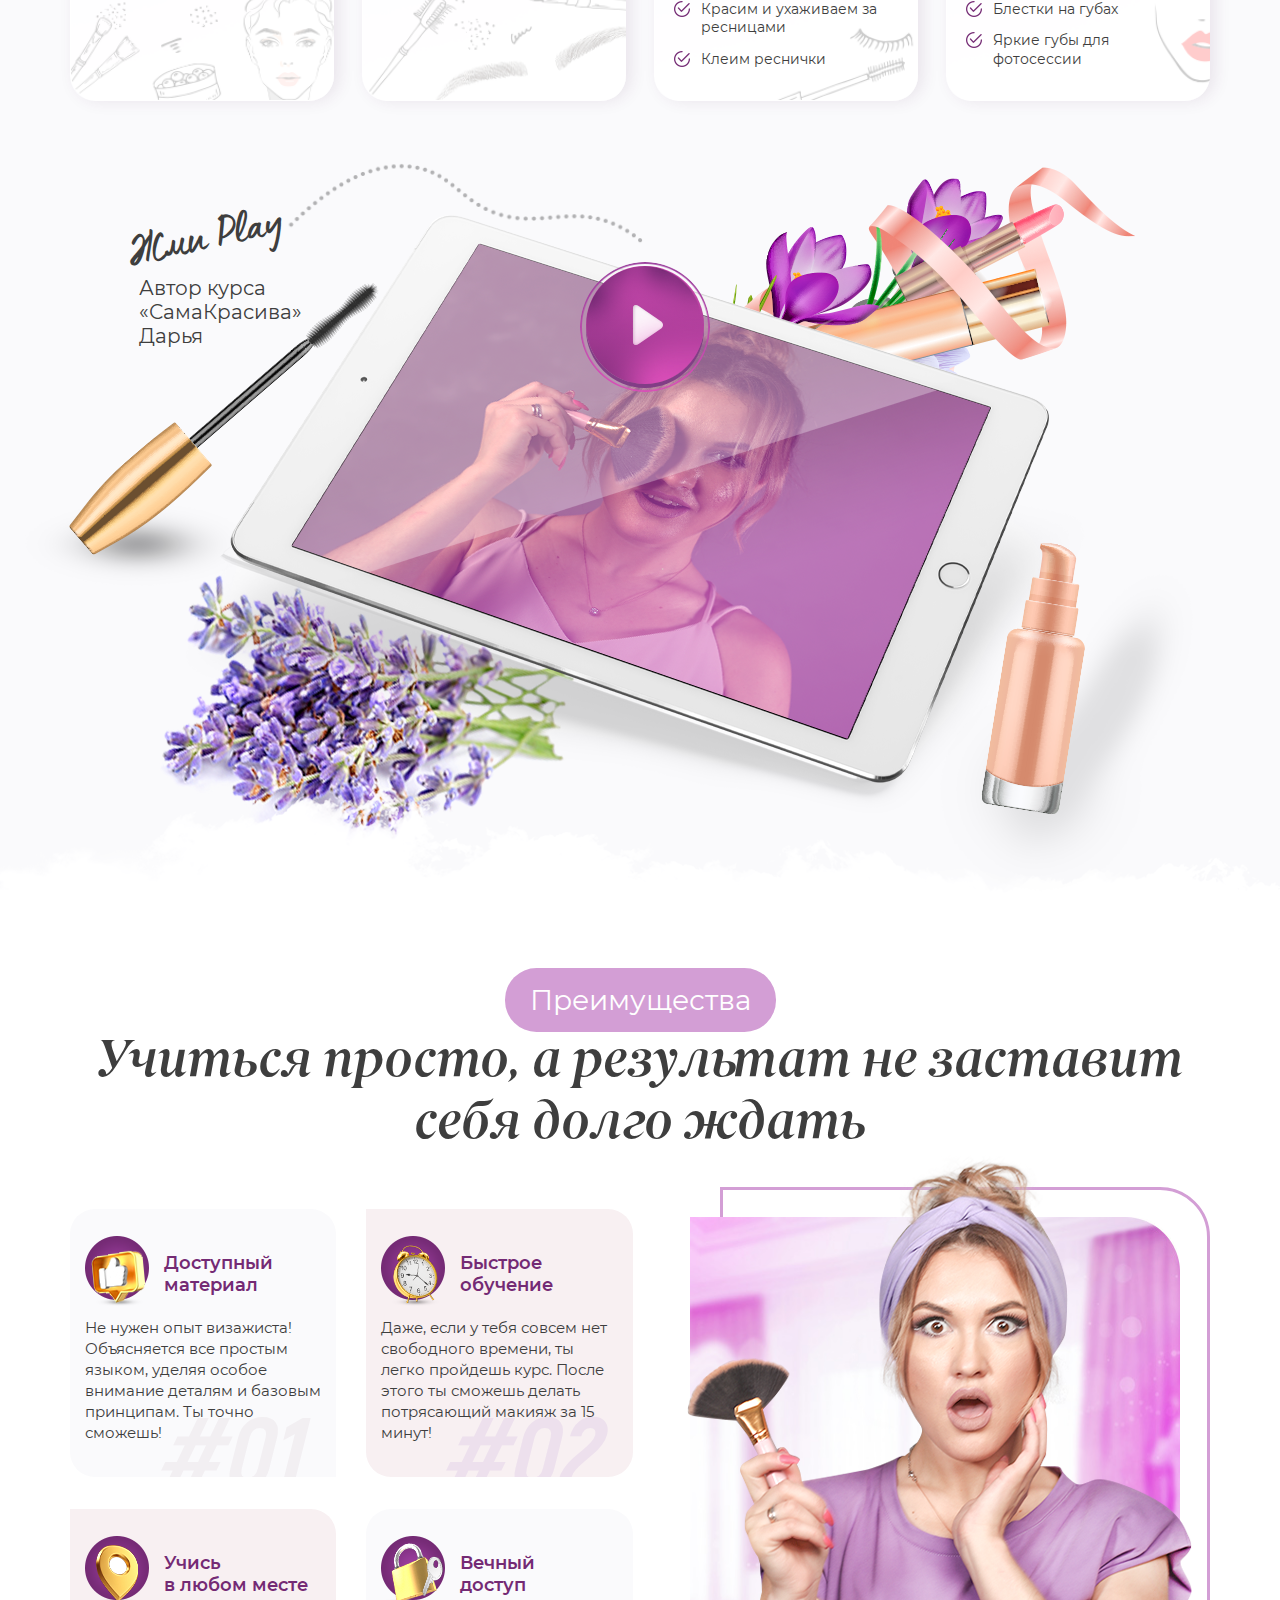
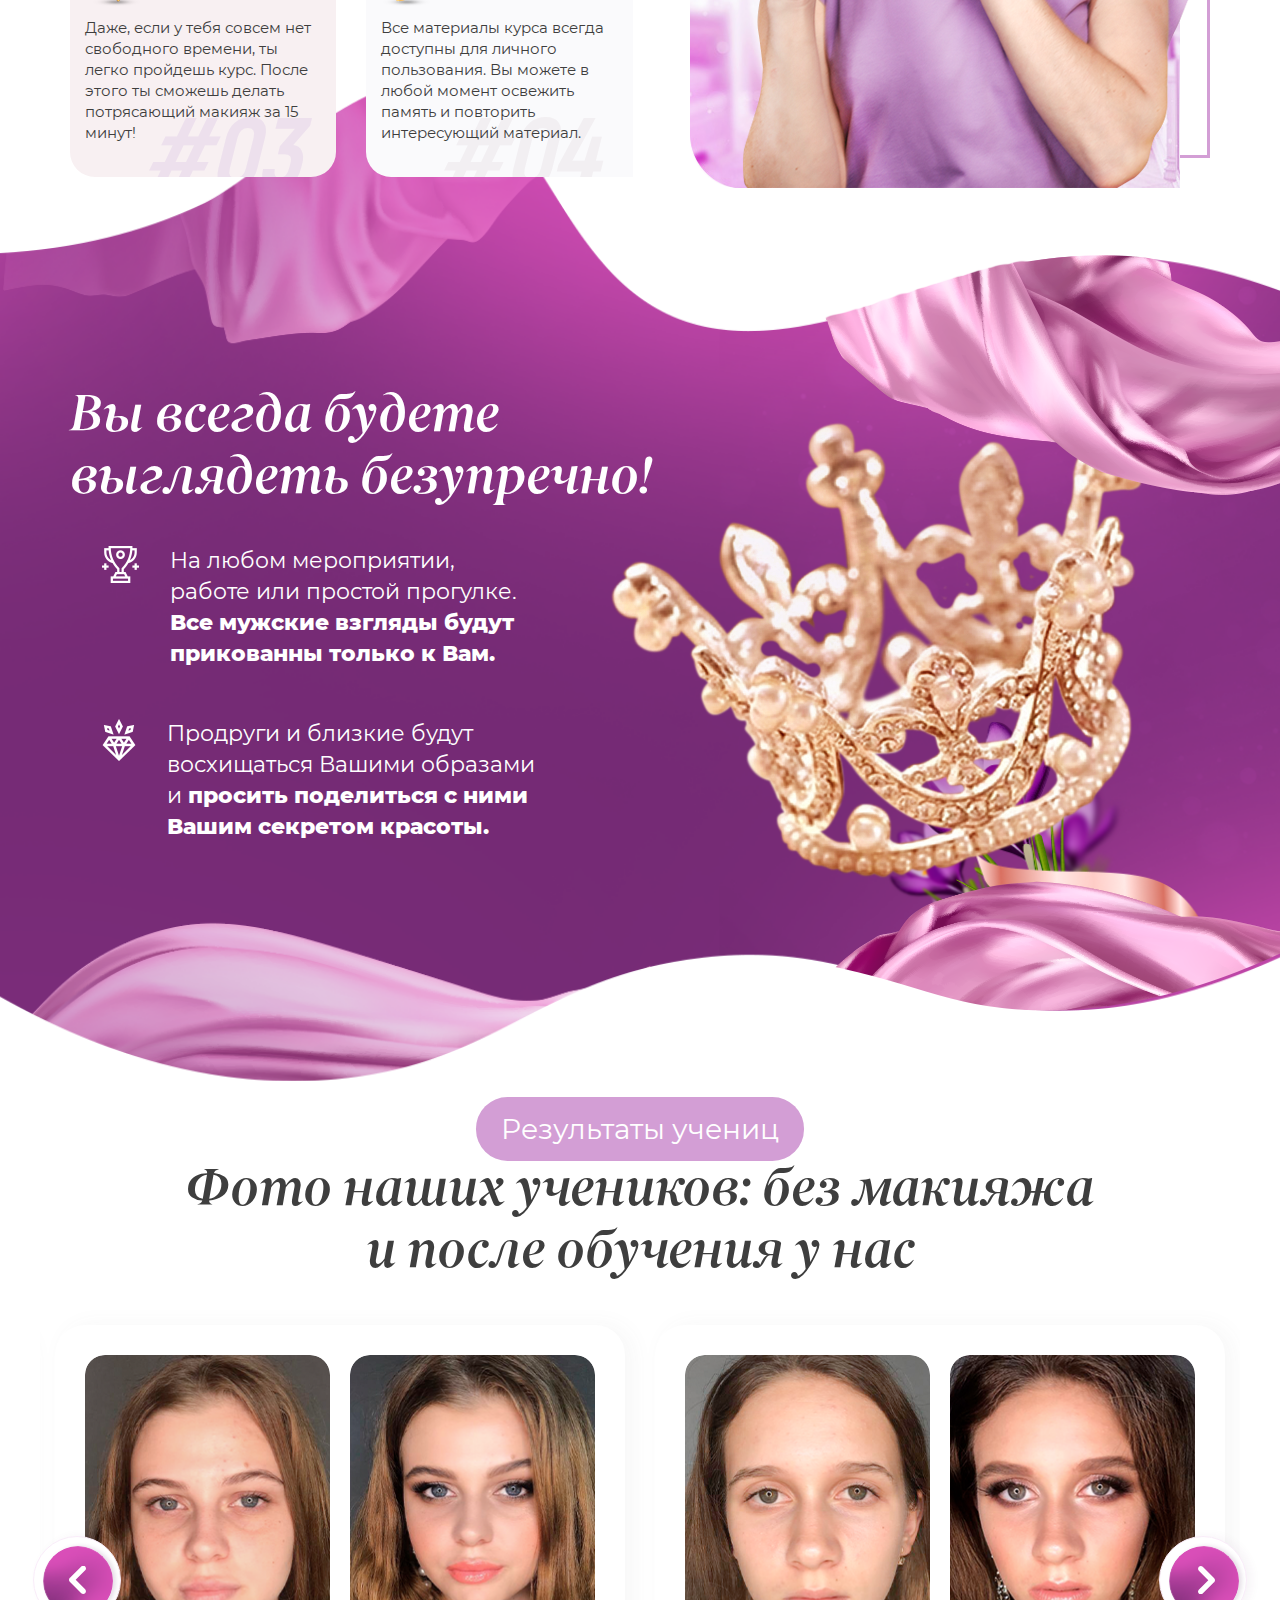
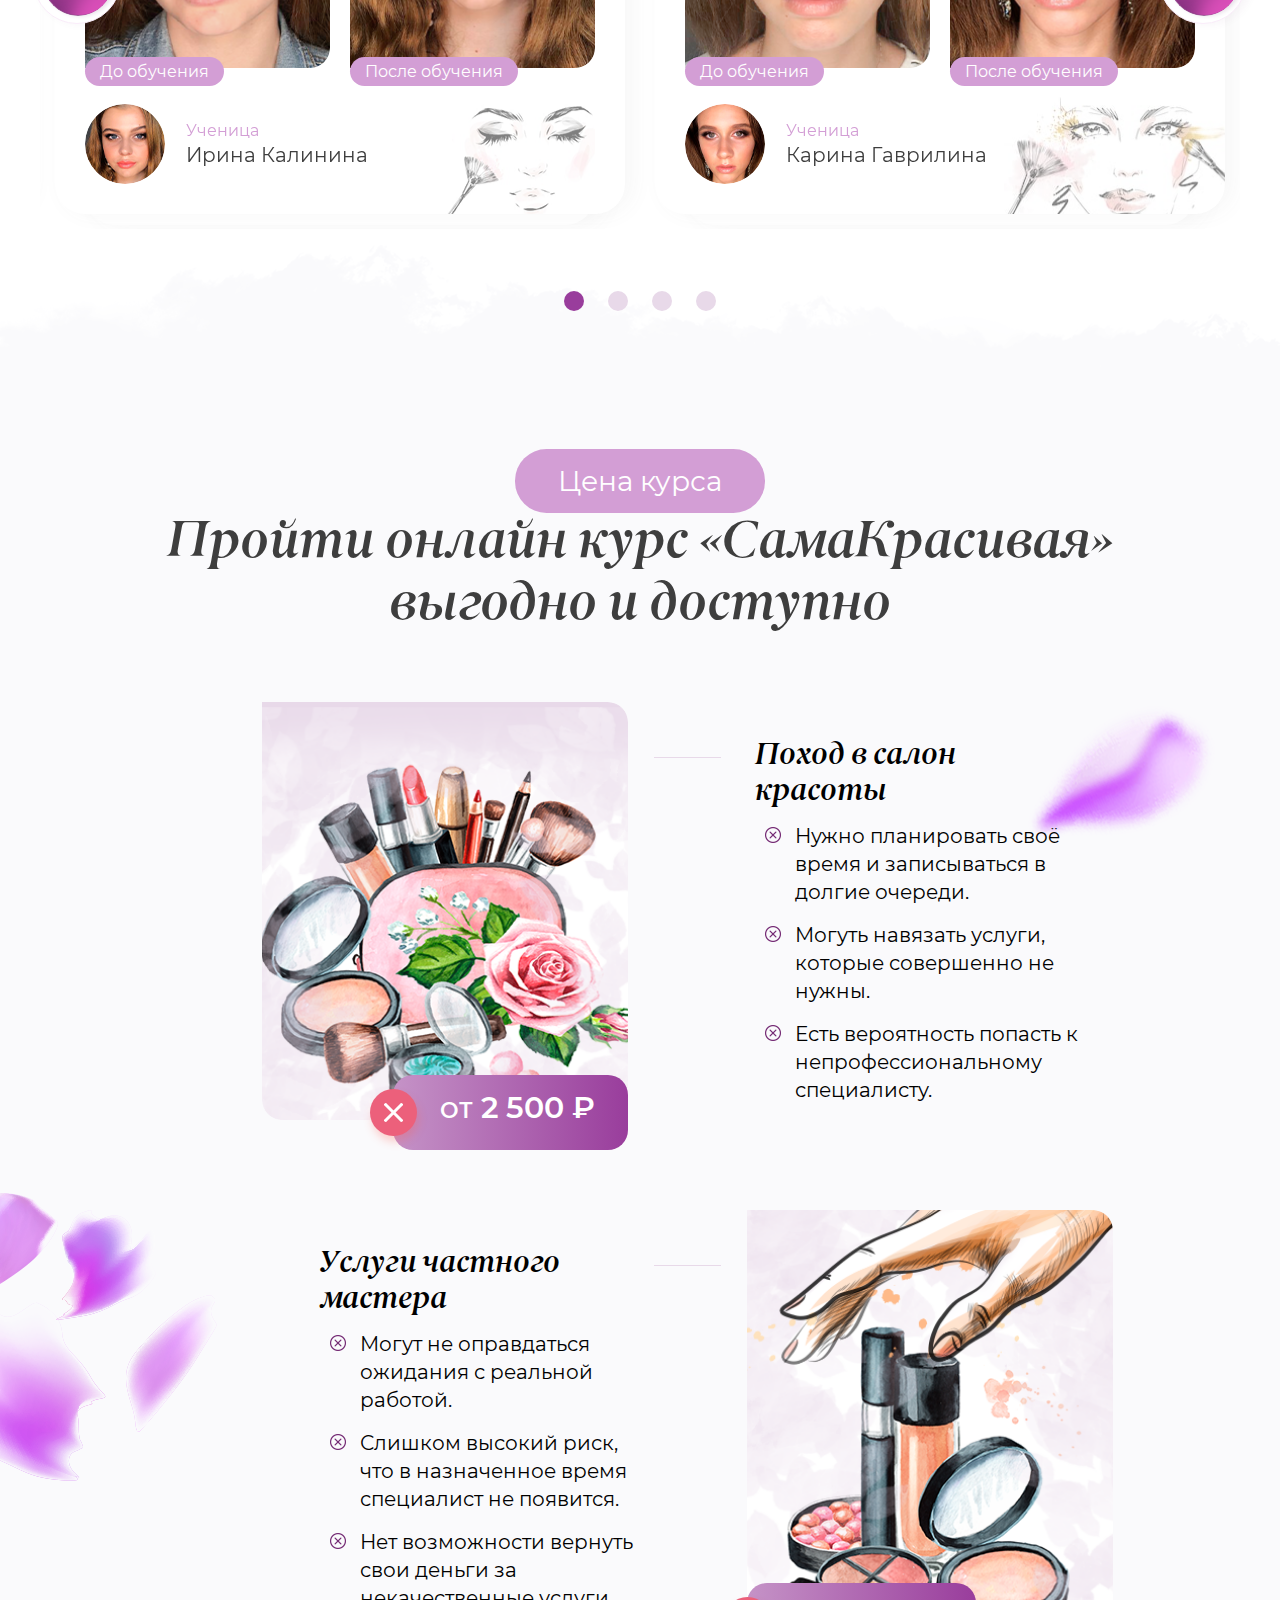
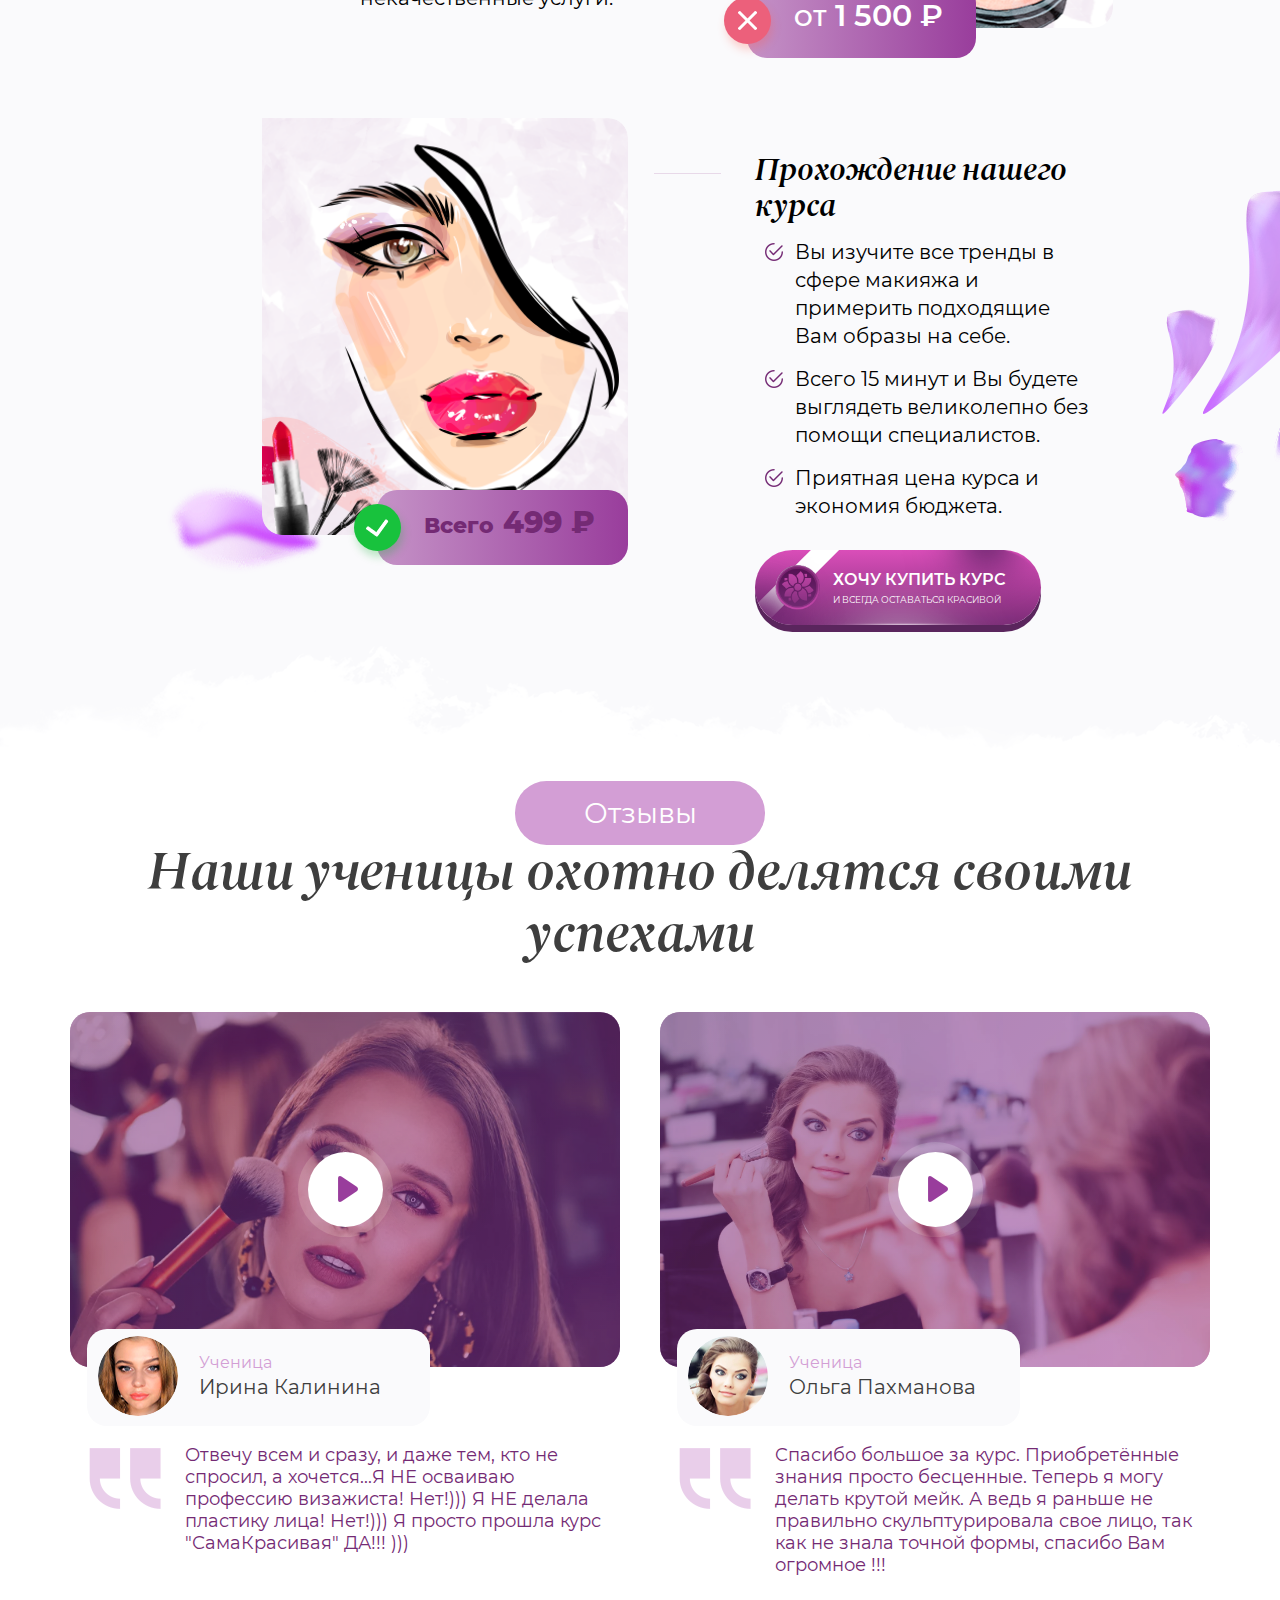
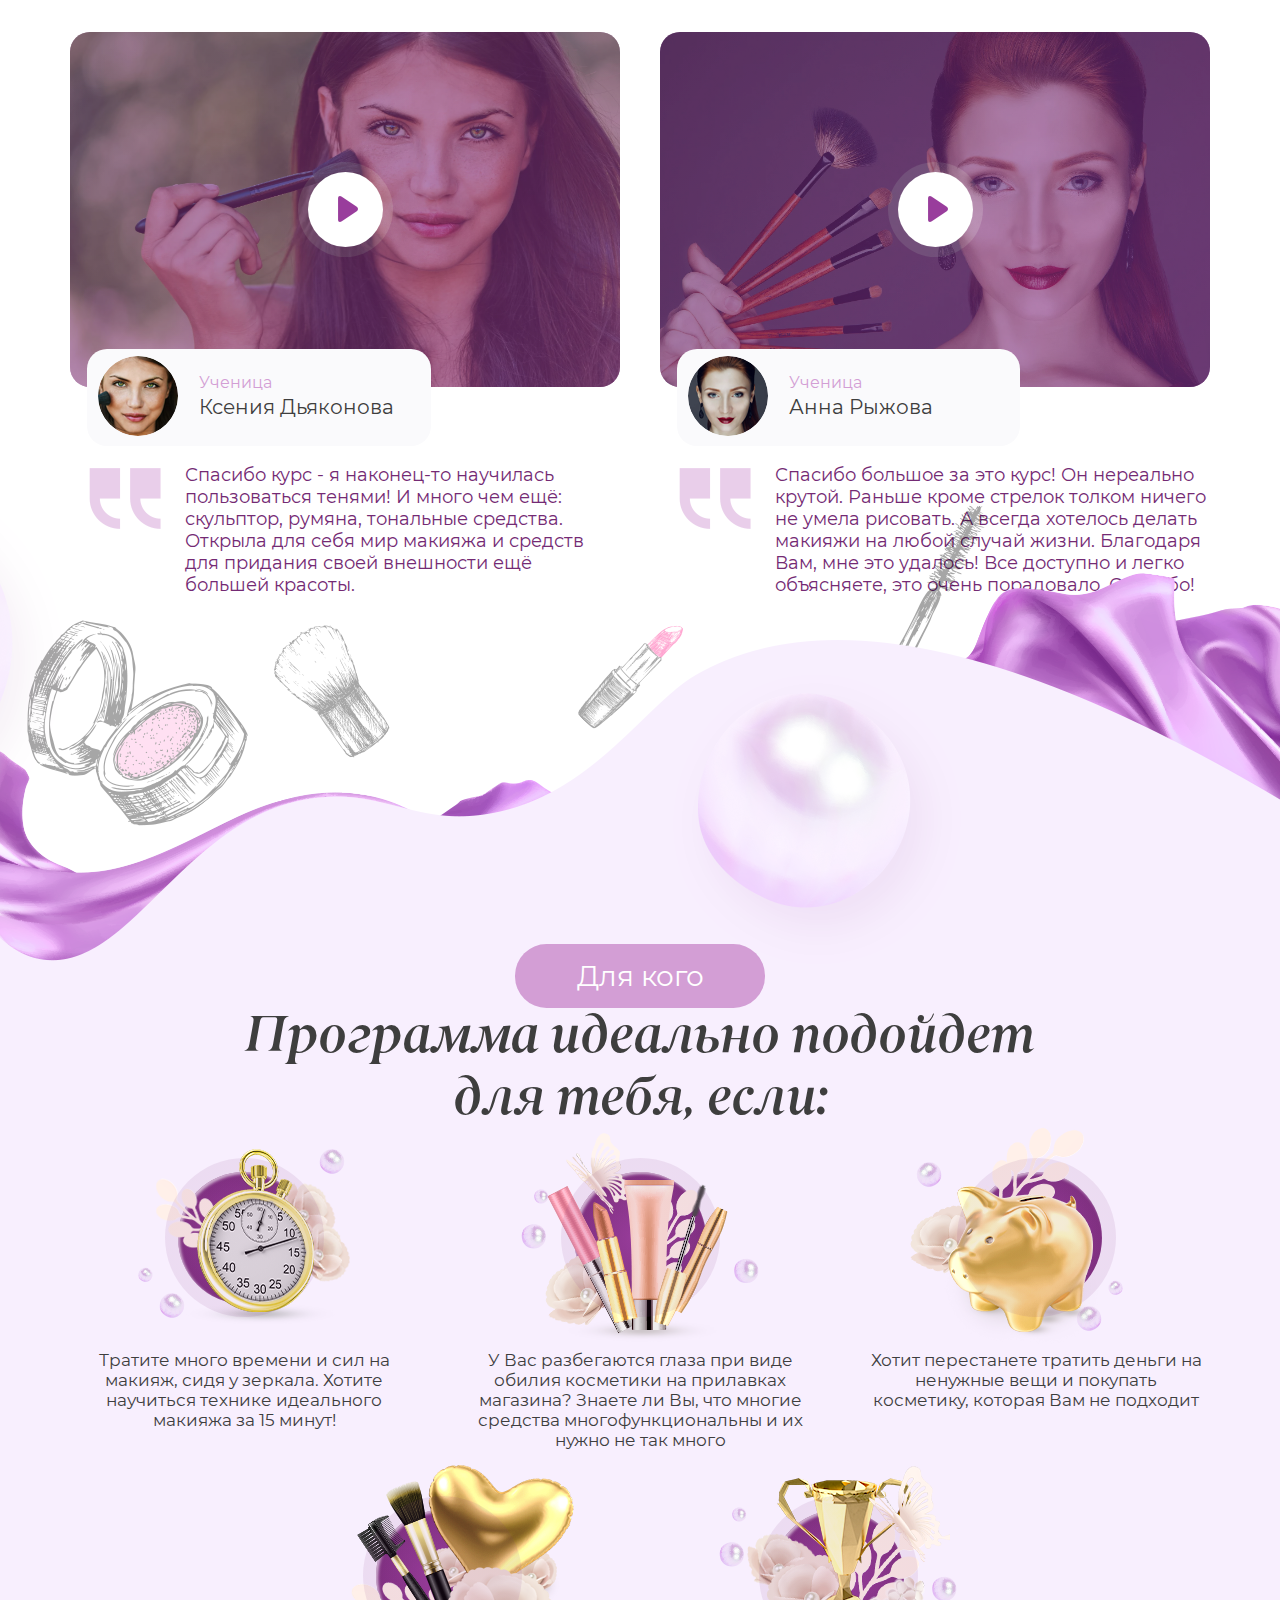
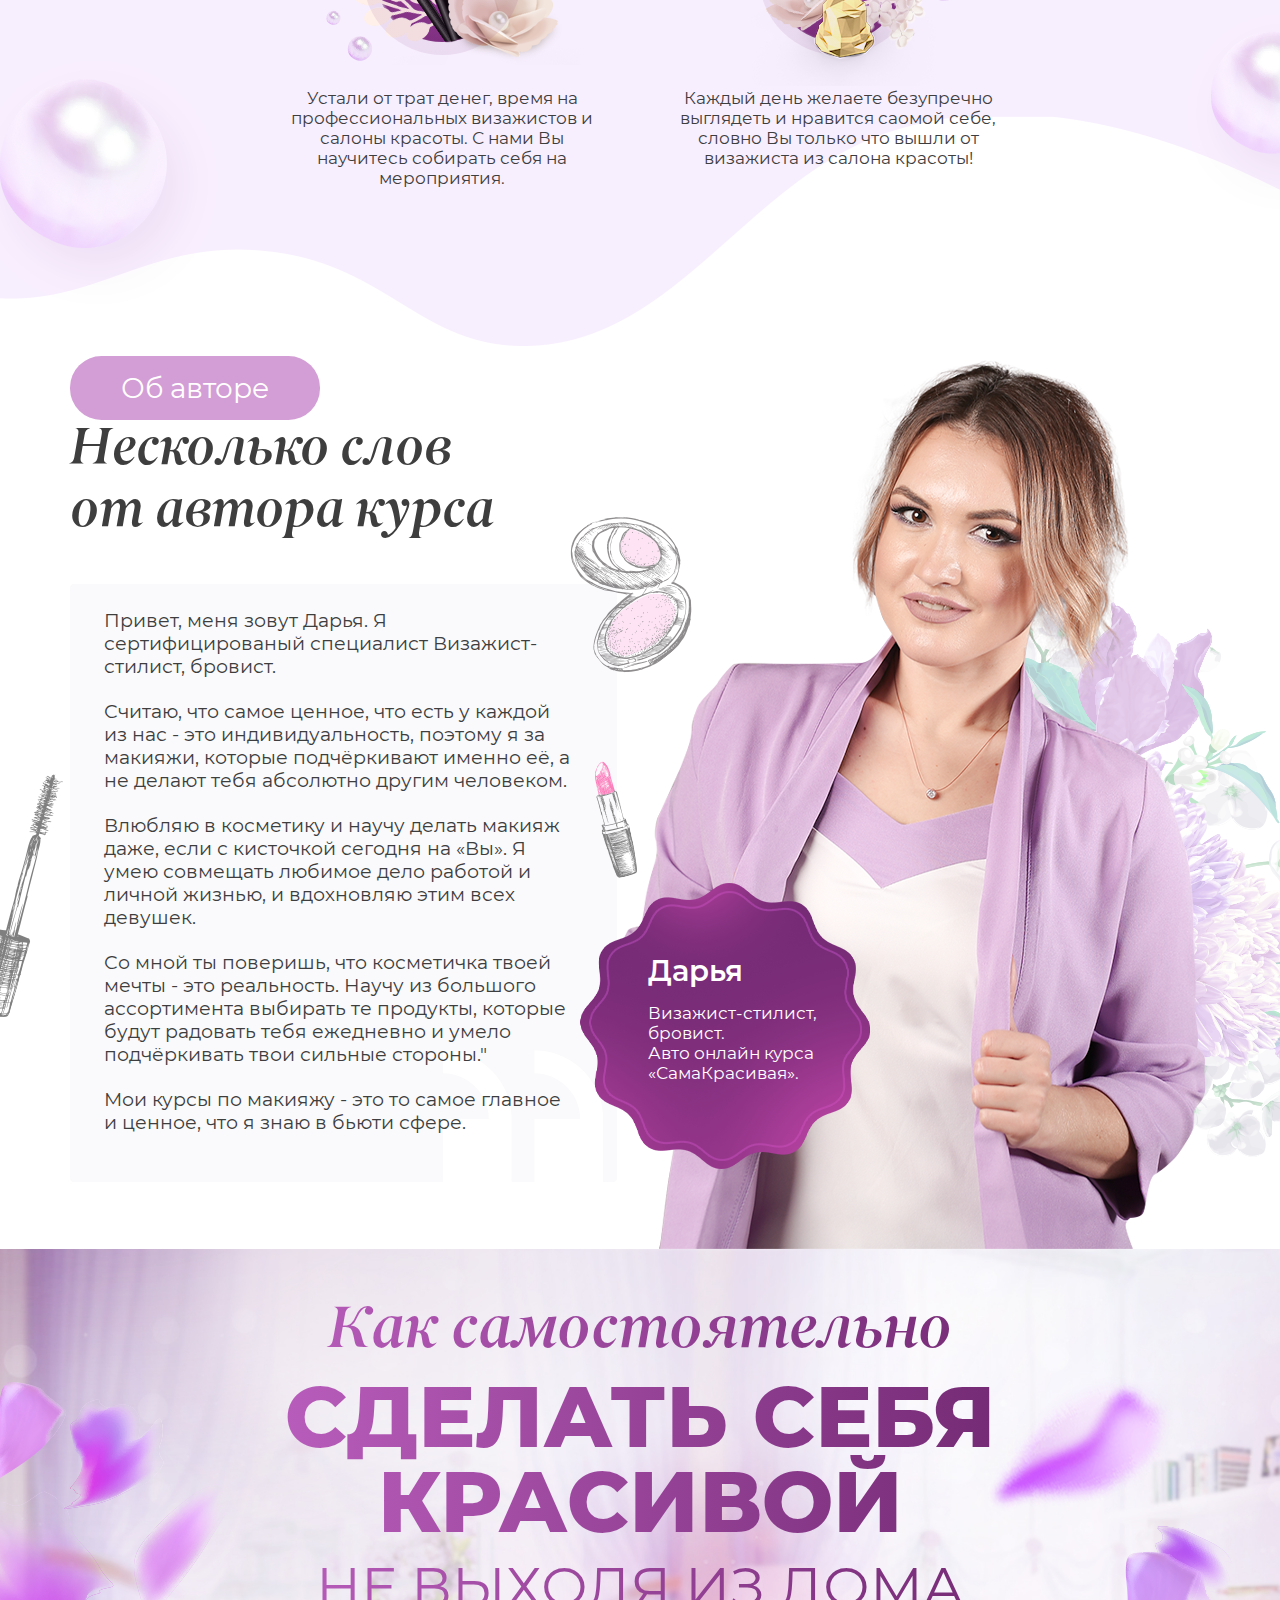
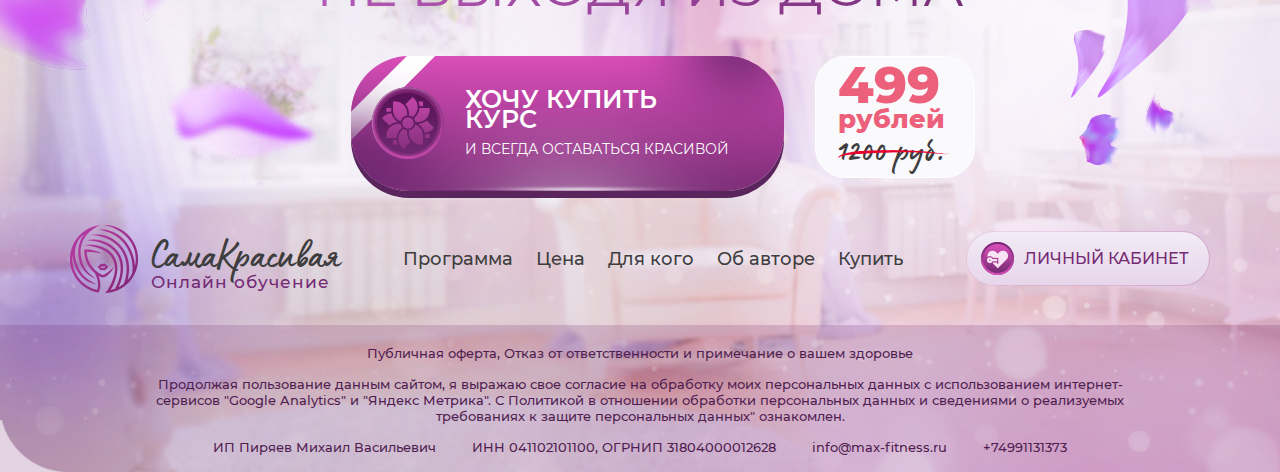
==== commit caa46229: "lk1" ====
--- a/index.html
+++ b/index.html
@@ -23,7 +23,6 @@
     <link rel="stylesheet" href="css/mobile.css">
 </head>
 <body>
-    <div class="black-scr" data-blkscr></div>
     <div class="wrap">
         <header class="header">
             <div class="container">
--- a/css/main.css
+++ b/css/main.css
@@ -803,10 +803,7 @@
 .prog__card-wrap:nth-child(4) .prog__card {
     background: url('../img/what4-bg.png') no-repeat 0 0 / cover;
 }
-.prog__video-text {
-    position: relative;
-    z-index: 5;
-}
+
 .prog__video {
     display: -webkit-box;
     display: -webkit-flex;
@@ -1363,7 +1360,16 @@
        -moz-border-radius: 50%;
             border-radius: 50%;
     margin-right: 21px;
+    width: 80px;
+    height: 80px;
     overflow: hidden;
+}
+.result__bot-foto img {
+    width: 100%;
+    height: 100%;
+    display: block;
+    -o-object-fit: cover;
+       object-fit: cover;
 }
 .result__foto > div:after {
     display: block;
--- a/css/mobile.css
+++ b/css/mobile.css
@@ -219,6 +219,16 @@
 .footer {
   background: url(../img/main-bg.jpg) no-repeat center 0 / cover;
 }
+.footer__bot p {
+  width: 100%;
+}
+.footer__bot-wrap {
+  width: 100%;
+}
+.footer__bot,
+.footer__bot a {
+  font-size: 12px;
+}
 }
 
 /* 577-768px */
@@ -338,8 +348,10 @@
   font-size: 17px;
 }
 .btn {
+  max-width: 327px;
+  display: block;
+  margin: 0 auto !important;
   font-size: 10px;
-  margin-right: 0 !important;
 }
 .btn::before {
   width: 55px;
@@ -369,11 +381,8 @@
 .footer__bot a {
   font-size: 11px;
 }
-.footer__bot p {
-  width: 100%;
-}
+
 .footer__bot-wrap {
-  width: 100%;
   -webkit-box-pack: center;
   -webkit-justify-content: center;
      -moz-box-pack: center;
@@ -401,7 +410,8 @@
     font-size: 22px !important;
   }
   .title-l {
-    font-size: 26px;
+    font-size: 24px;
+    margin-bottom: 25px !important;
   }
   .title__prev {
     font-size: 15px;
@@ -428,6 +438,7 @@
 .header__lk {
   width: 45%;
   font-size: 8px;
+  max-width: 130px;
 }
 .header__lk img {
   margin-right: 3px;
@@ -476,7 +487,7 @@
 .prog__video-text p {
   padding-left: 0;
   font-size: 14px;
-  margin-top: 25px;
+  margin-top: 35px;
 }
 .prog__video:after {
   top: 118px;
@@ -509,7 +520,7 @@
 }
 .prog__video-tit:after {
   width: 69px;
-  height: 183px;
+  height: 159px;
   -webkit-transform: rotateZ(7deg);
      -moz-transform: rotateZ(7deg);
       -ms-transform: rotate(7deg);
@@ -558,4 +569,179 @@
   padding: 323px 0 355px;
   margin-top: -293px;
 }
-}
+.result {
+  padding: 0;
+}
+.result__foto > div:after {
+  bottom: -13px;
+  padding: 3px 5px;
+  font-size: 12px;
+}
+.result__card {
+  padding: 15px;
+}
+.result__bot-foto {
+    margin-right: 10px;
+    width: 45px;
+    height: 45px;
+}
+.price::before {
+  width: 100%;
+  top: -32px;
+  height: 20px;
+}
+.result__name span {
+  font-size: 11px;
+}
+.result__name {
+  font-size: 13px;
+}
+.result__wrap .slick-slide:nth-child(2n) .result__card {
+  background: #fff url(../img/rev2-bg.png) no-repeat 100% 110% / 34%;
+}
+.result__wrap .slick-slide:nth-child(2n-1) .result__card {
+  background: #fff url(../img/rev1-bg.png) no-repeat 95% 100% / 37%;
+}
+.result .slick-dots {
+  bottom: -31px !important;
+}
+.price__lab span {
+  font-size: 14px;
+}
+.price__lab {
+  padding: 12px 33px;
+  font-size: 18px;
+}
+.price__lab:after {
+  width: 28px;
+  height: 28px;
+  -webkit-background-size: 12px 12px;
+     -moz-background-size: 12px;
+          background-size: 12px;
+  left: -12px;
+}
+.price__title{
+  font-size: 24px;
+}
+.price__img, .price__list {
+  width: 90% !important;
+}
+.price__list {
+  padding: 36px 0 0 0;
+}
+.price__list ul li {
+  font-size: 16px;
+}
+.price__card:not(:last-child) {
+  margin-bottom: 25px;
+}
+.rev__pep {
+  left: 9px;
+  bottom: -32px;
+  min-width: 186px;
+  padding: 6px 37px 7px 11px;
+}
+.rev__info p {
+  font-size: 10px;
+}
+.rev__info::before {
+  left: 15px;
+  width: 39px;
+  height: 33px;
+}
+.rev__info {
+  padding-left: 66px;
+}
+.rev__top {
+  margin-bottom: 50px;
+}
+.rev__card-wrap {
+  padding: 12px 20px;
+}
+.rev__wrap {
+  margin: -12px -20px;
+}
+.rev__img::before {
+  width: 50px;
+  height: 50px;
+}
+.rev__img:after {
+  width: 50px;
+  height: 50px;
+  -webkit-background-size: 30% 30%;
+     -moz-background-size: 30%;
+          background-size: 30%;
+}
+.who::before {
+  top: -71px;
+  width: 672px;
+  height: 796px;
+}
+.who {
+  padding: 196px 0 70px;
+}
+.who__help::before {
+  top: -256px;
+  left: unset;
+  right: -30px;
+  width: 577px;
+  height: 215px;
+}
+.who__help::after {
+  display: none;
+}
+.who .slick-dots {
+  bottom: -35px !important;
+}
+.author {
+  padding: 15px 0 67px;
+}
+.author__text {
+  padding: 16px;
+}
+.author__left p:not(:last-child) {
+  margin-bottom: 18px;
+}
+.author__left p {
+  font-size: 15px;
+}
+.author__right::after {
+  width: 325px;
+  height: 494px;
+  right: -68px;
+}
+.author__right {
+  padding-top: 432px;
+}
+.author__card span {
+  margin-bottom: 7px;
+  font-size: 18px;
+}
+.author__card {
+    bottom: -30px;
+    width: 177px;
+    height: 175px;
+    font-size: 12px;
+    padding: 40px 16px 36px 37px;
+}
+.footer {
+  padding-top: 20px;
+}
+.footer .title {
+  margin-bottom: 15px;
+}
+.footer .title::before {
+  width: 180px;
+  height: 136px;
+  top: 140px;
+  left: -42px;
+}
+
+.footer .title:after {
+  width: 140px;
+  height: 146px;
+  top: 140px;
+  right: -26px;
+  background: url(../img/foot-r.png) no-repeat 100% 100% / cover;
+}
+}
